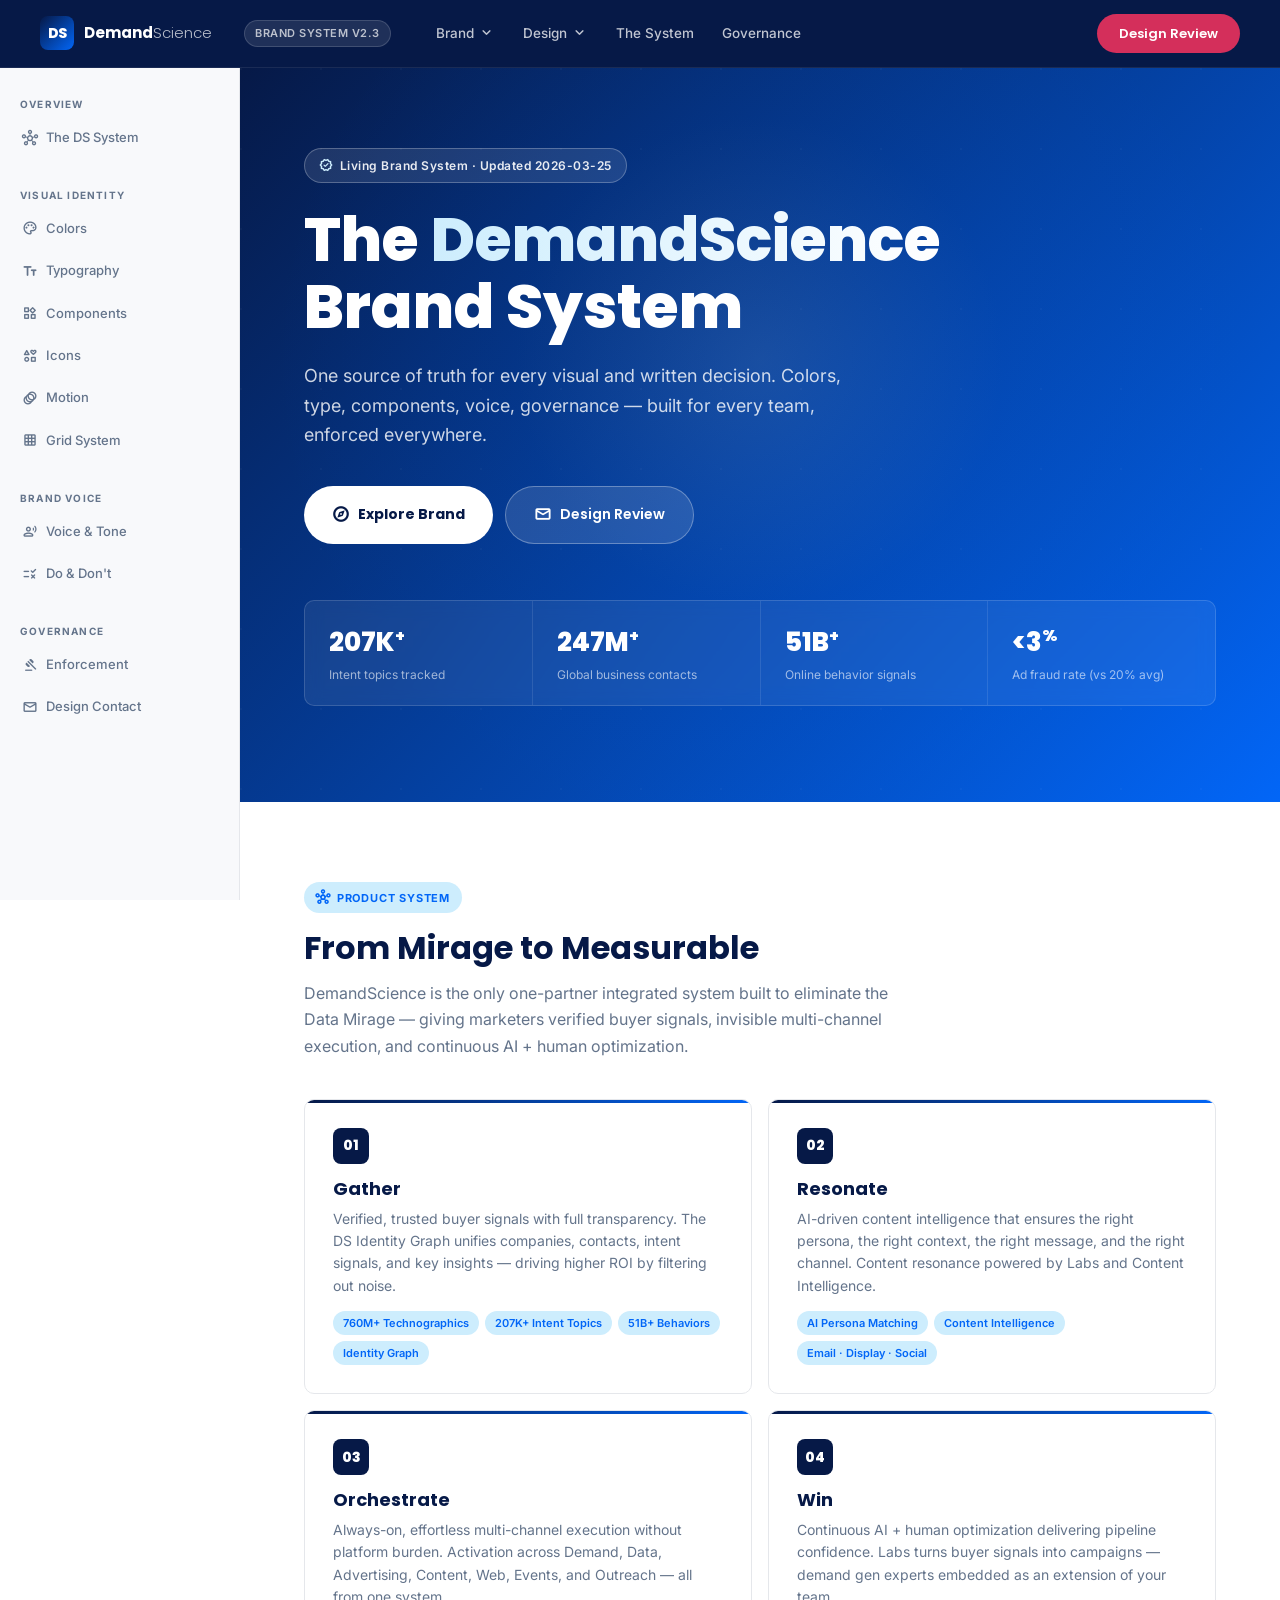
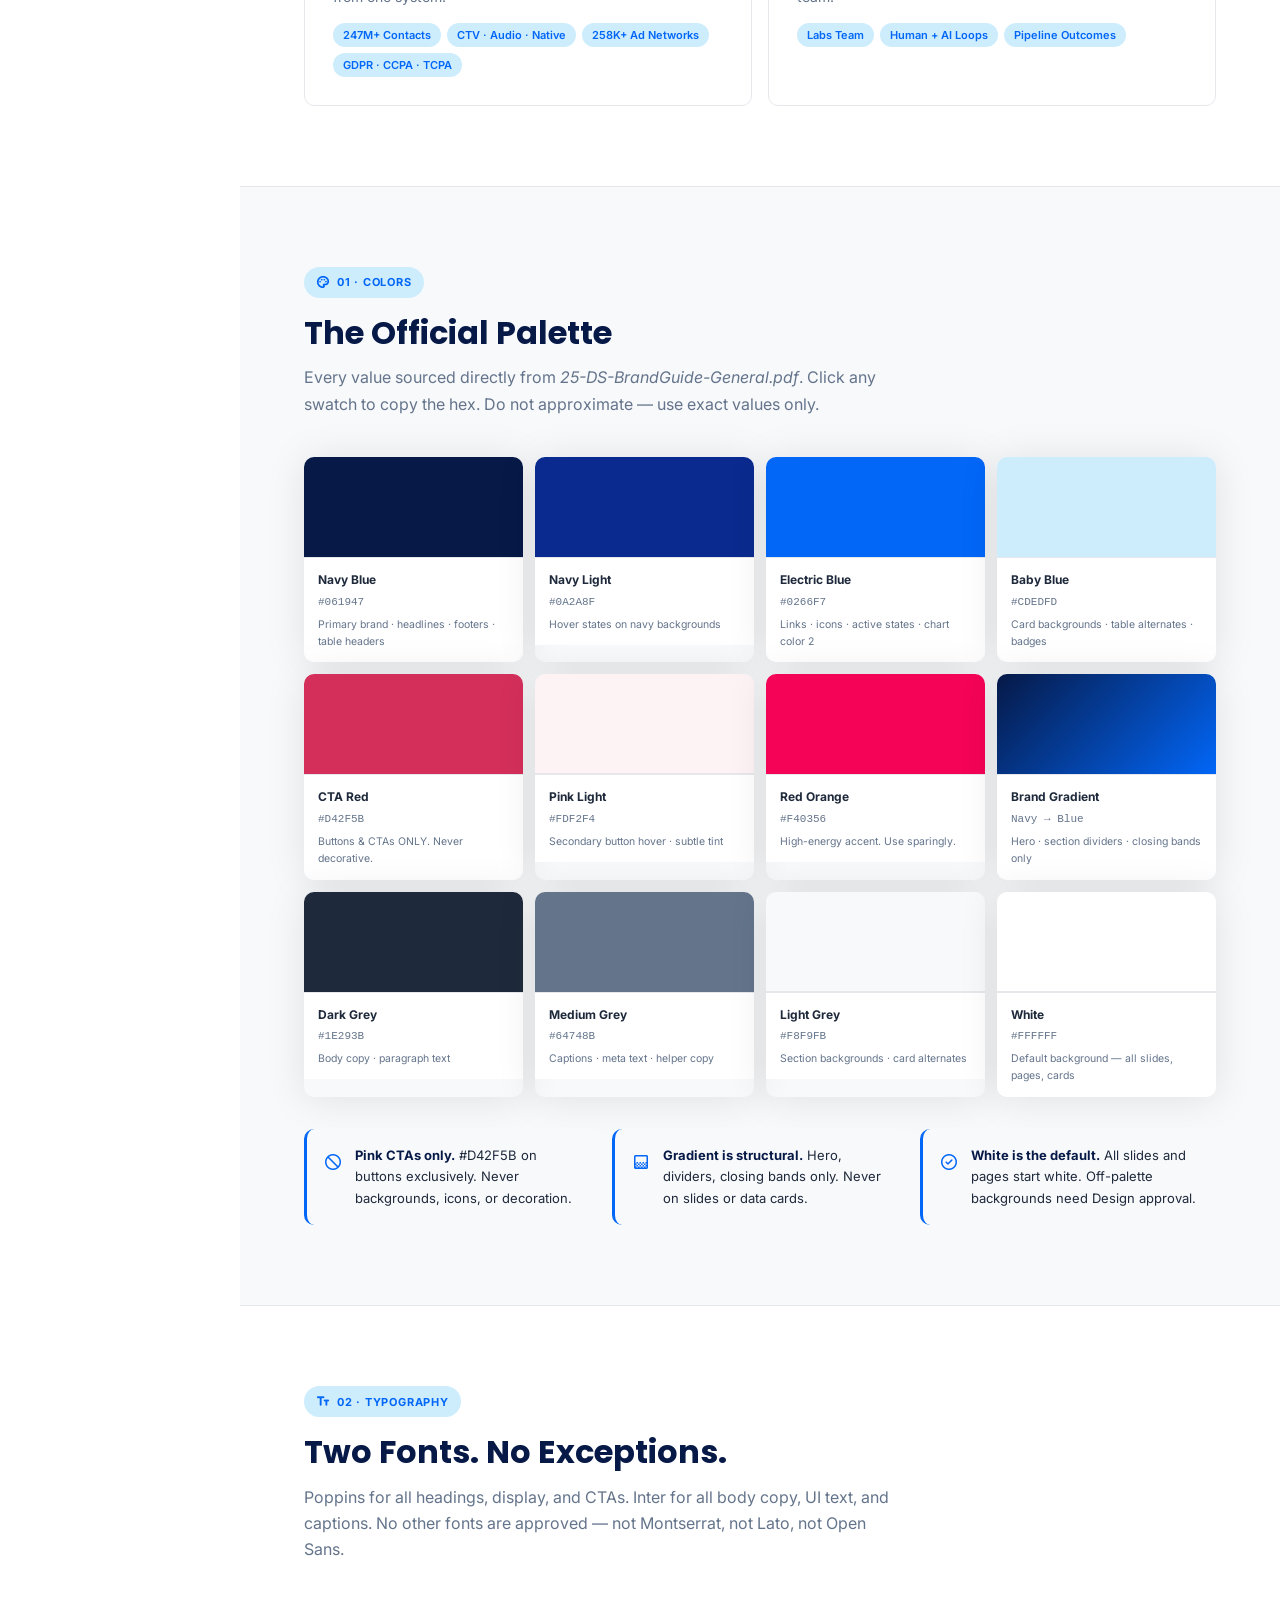
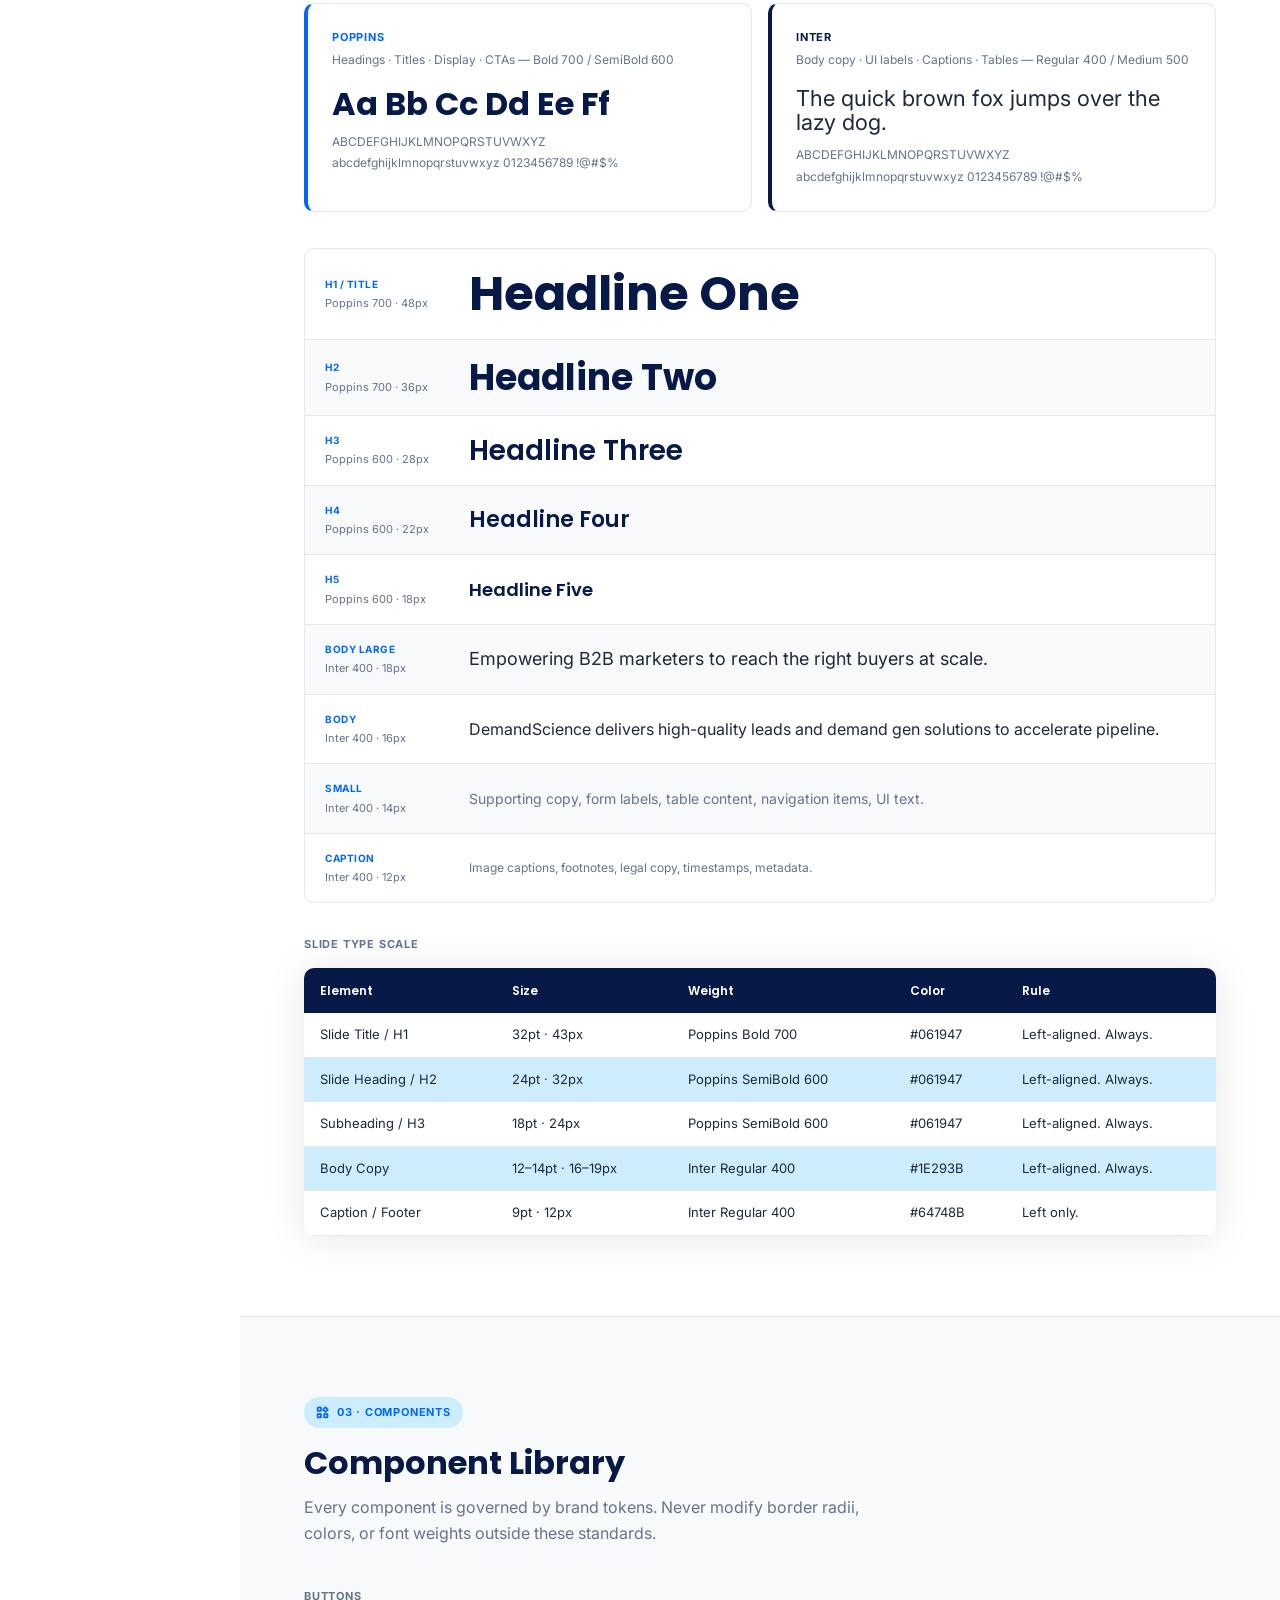
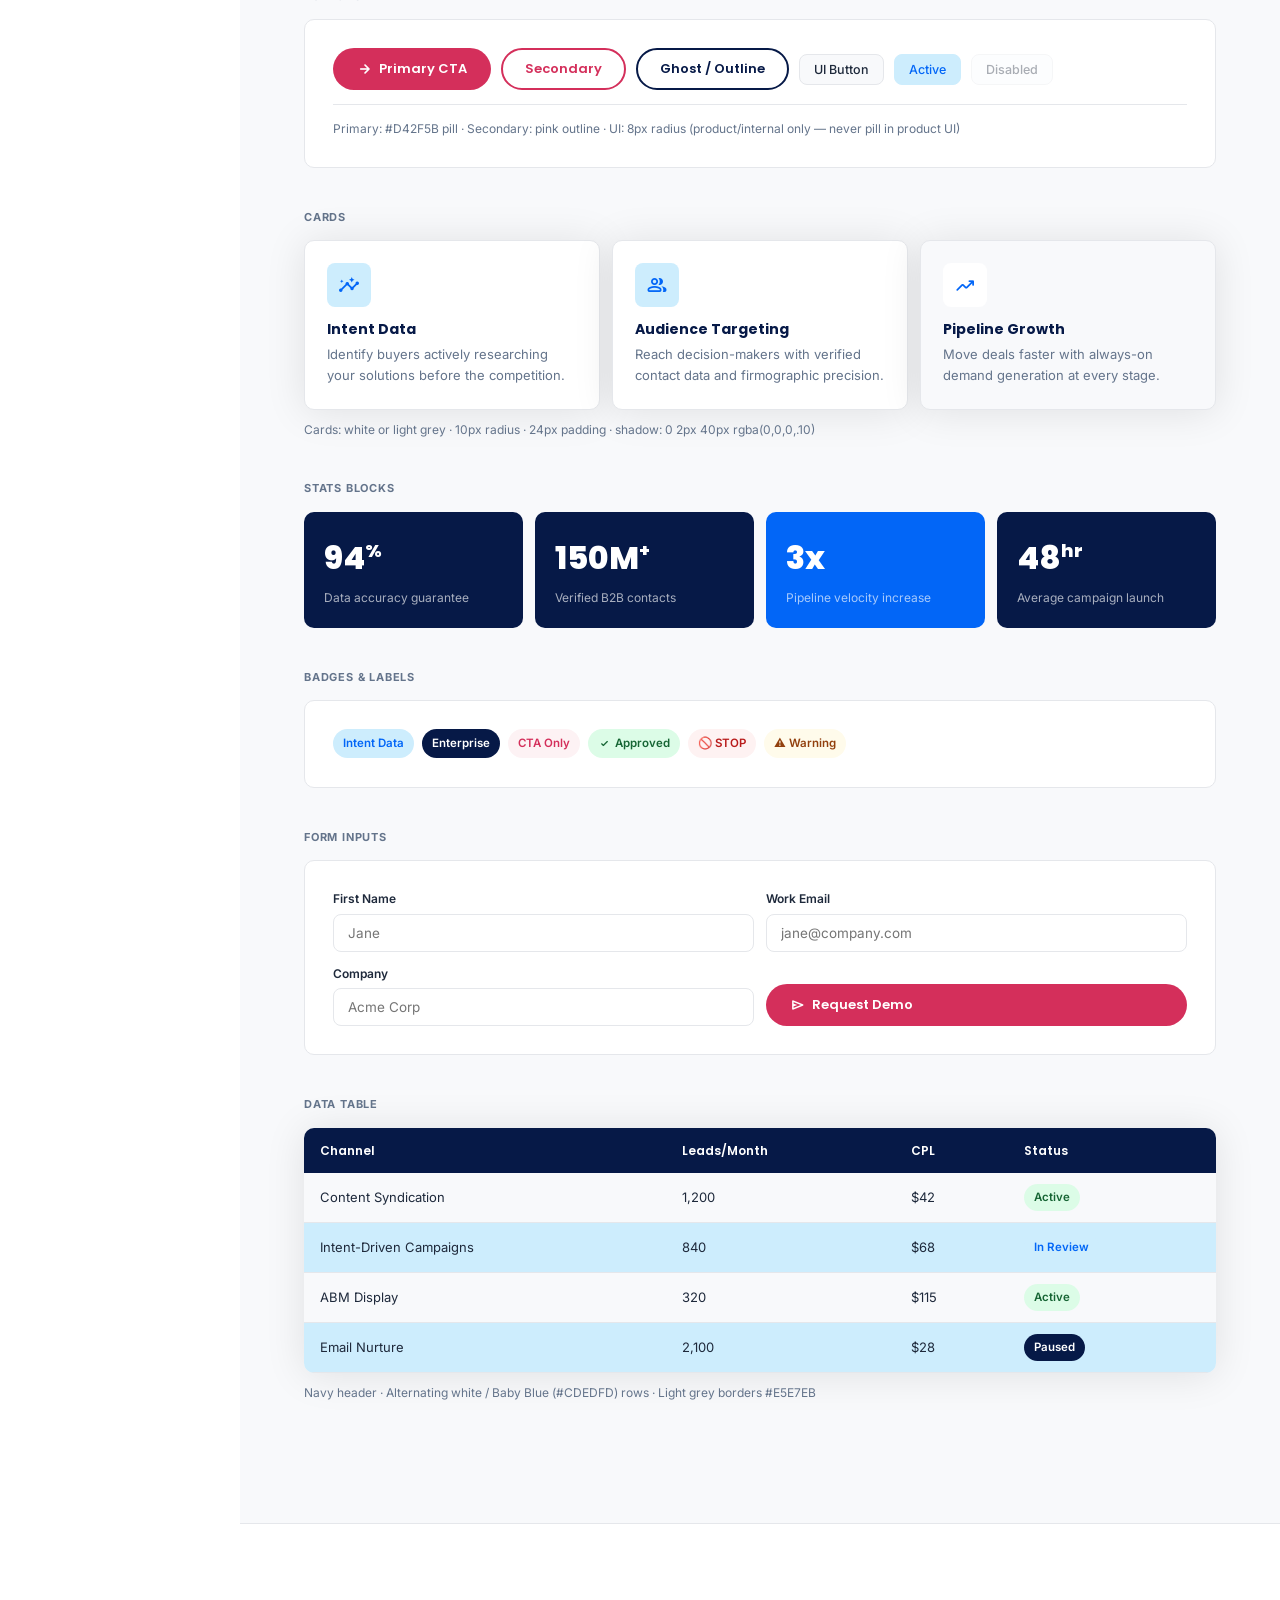
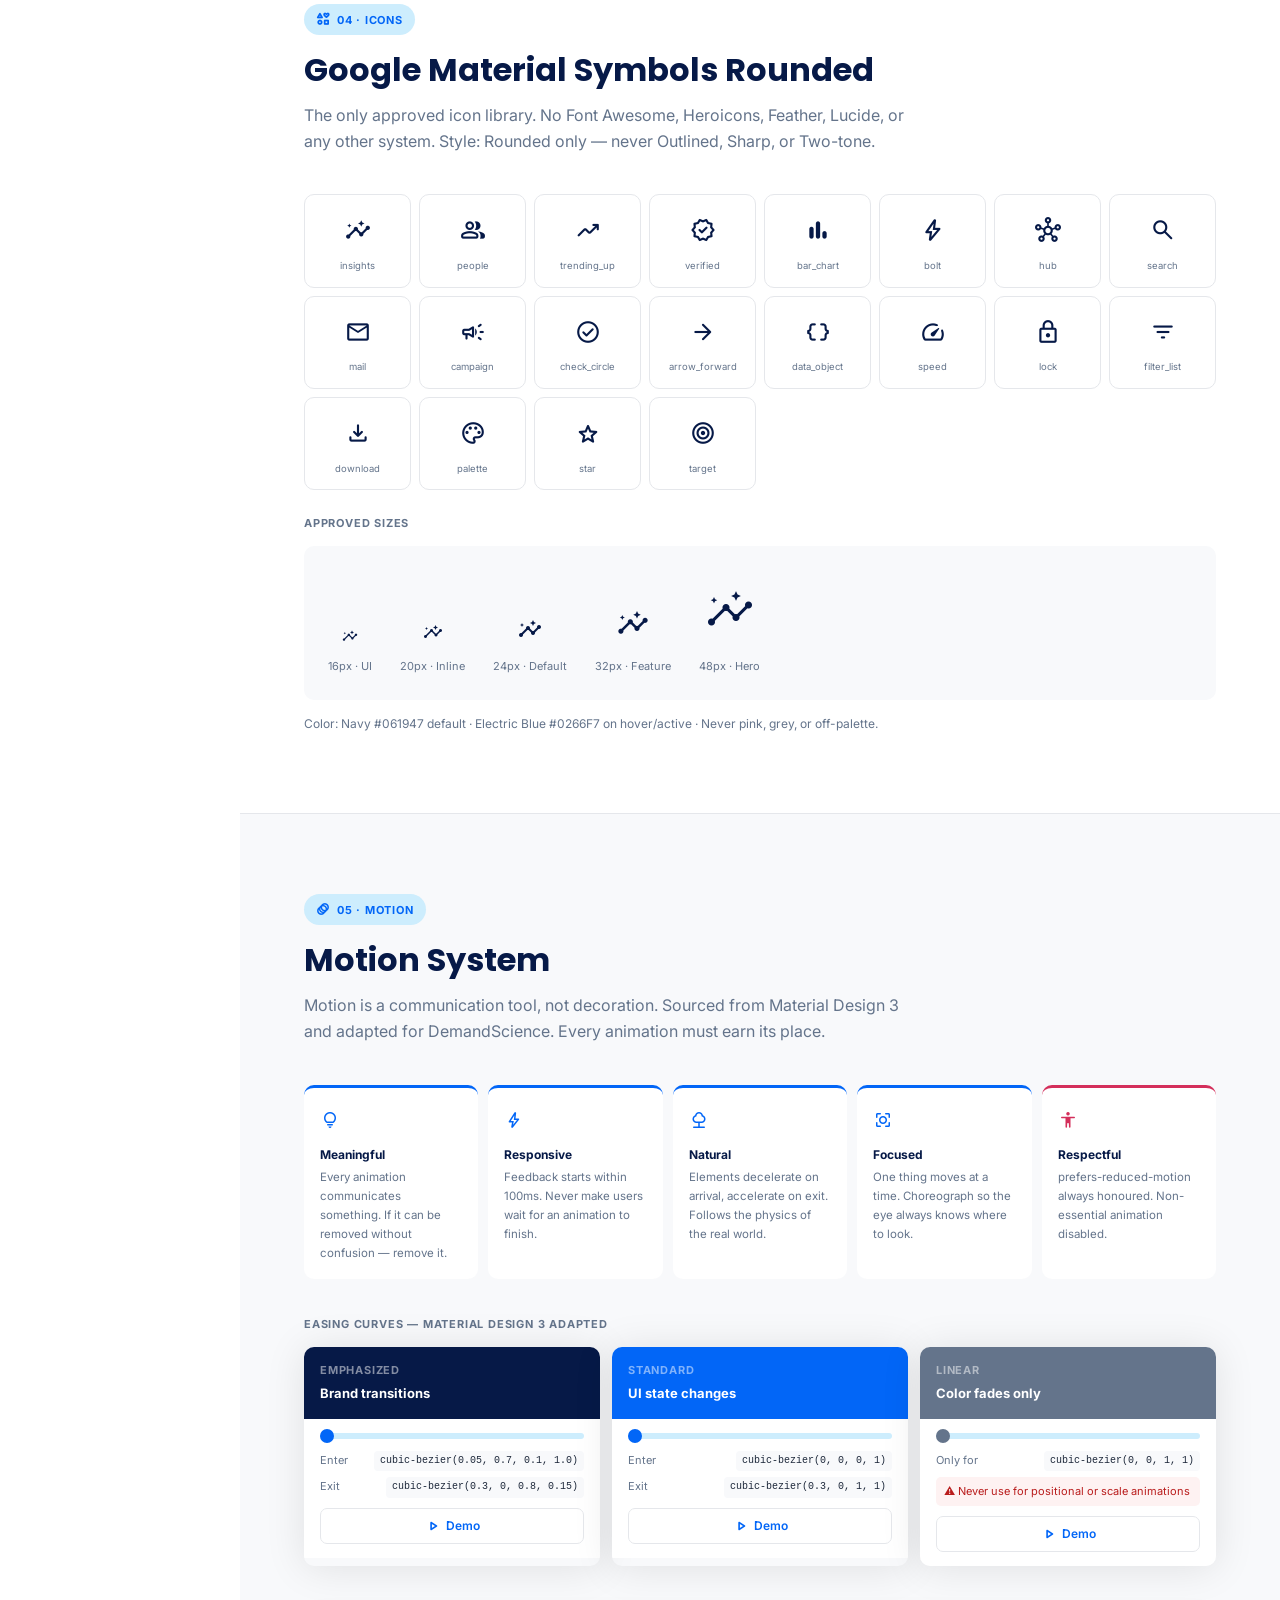
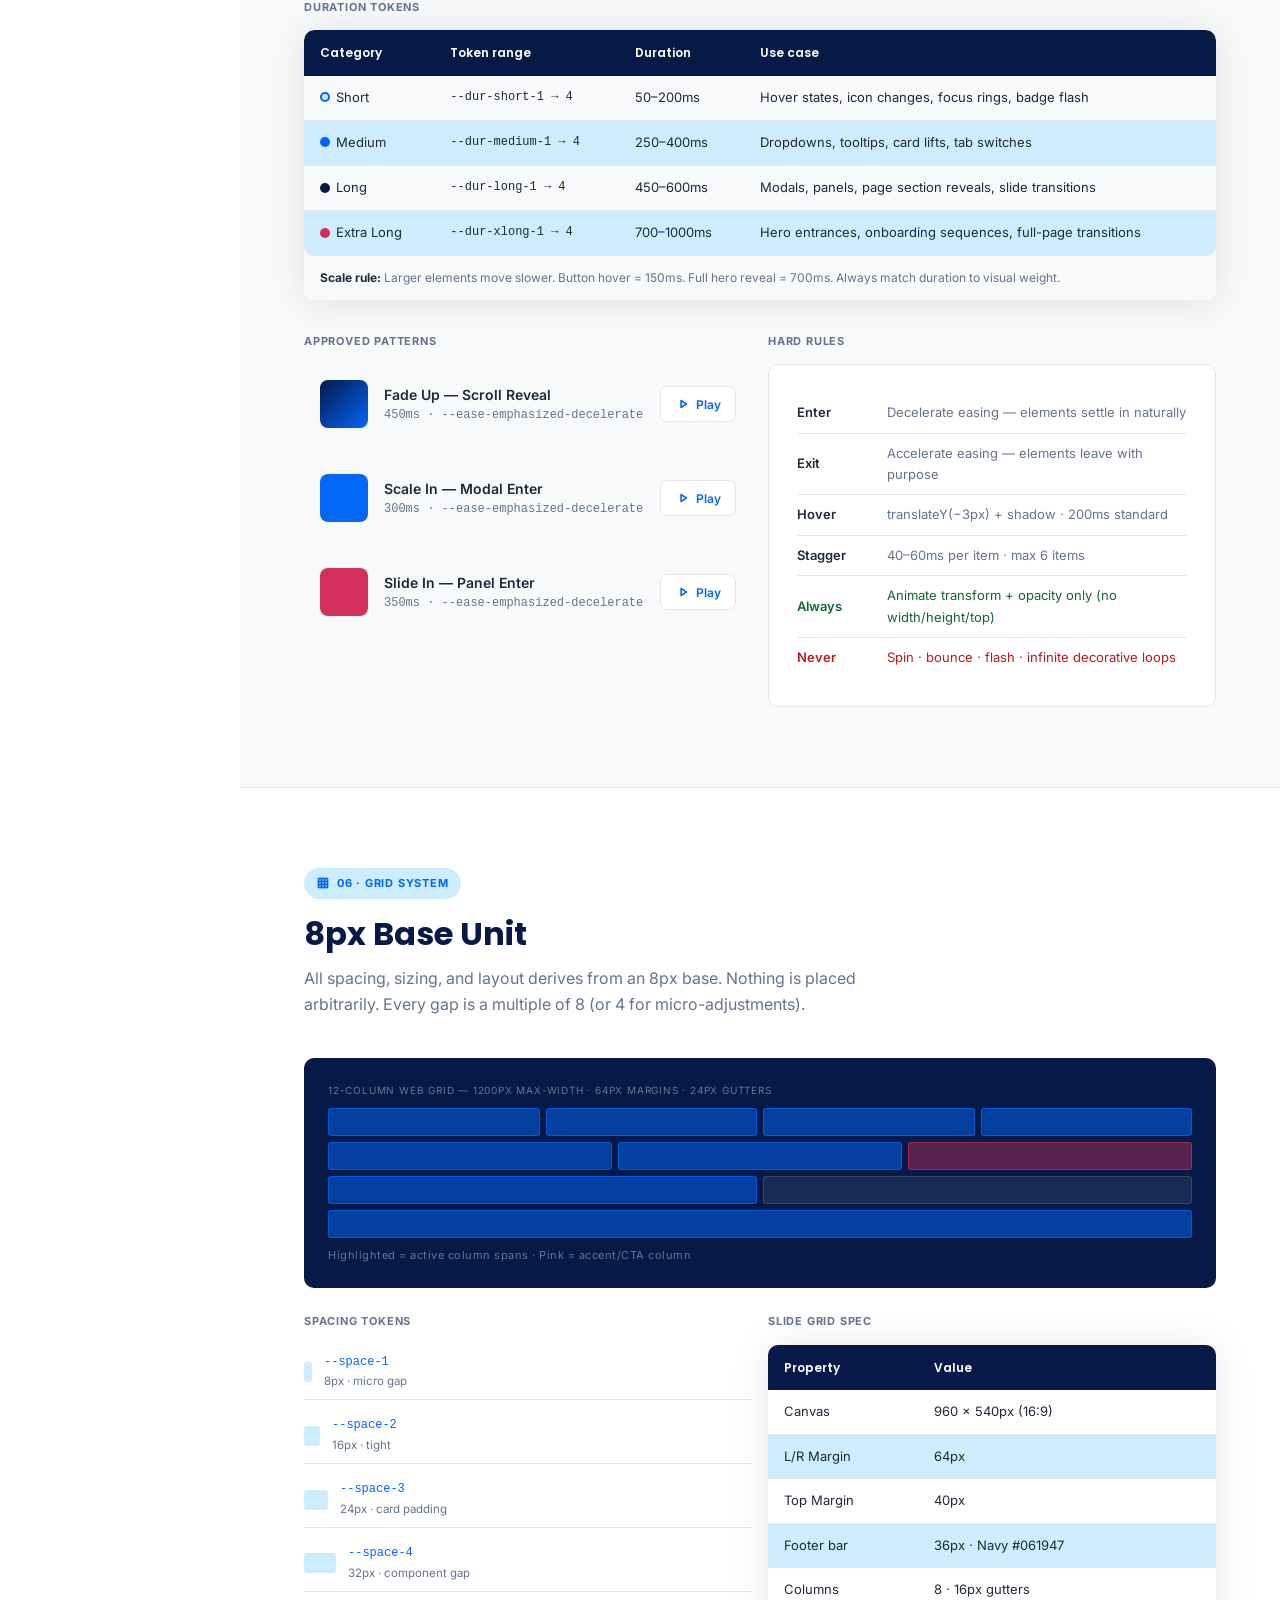
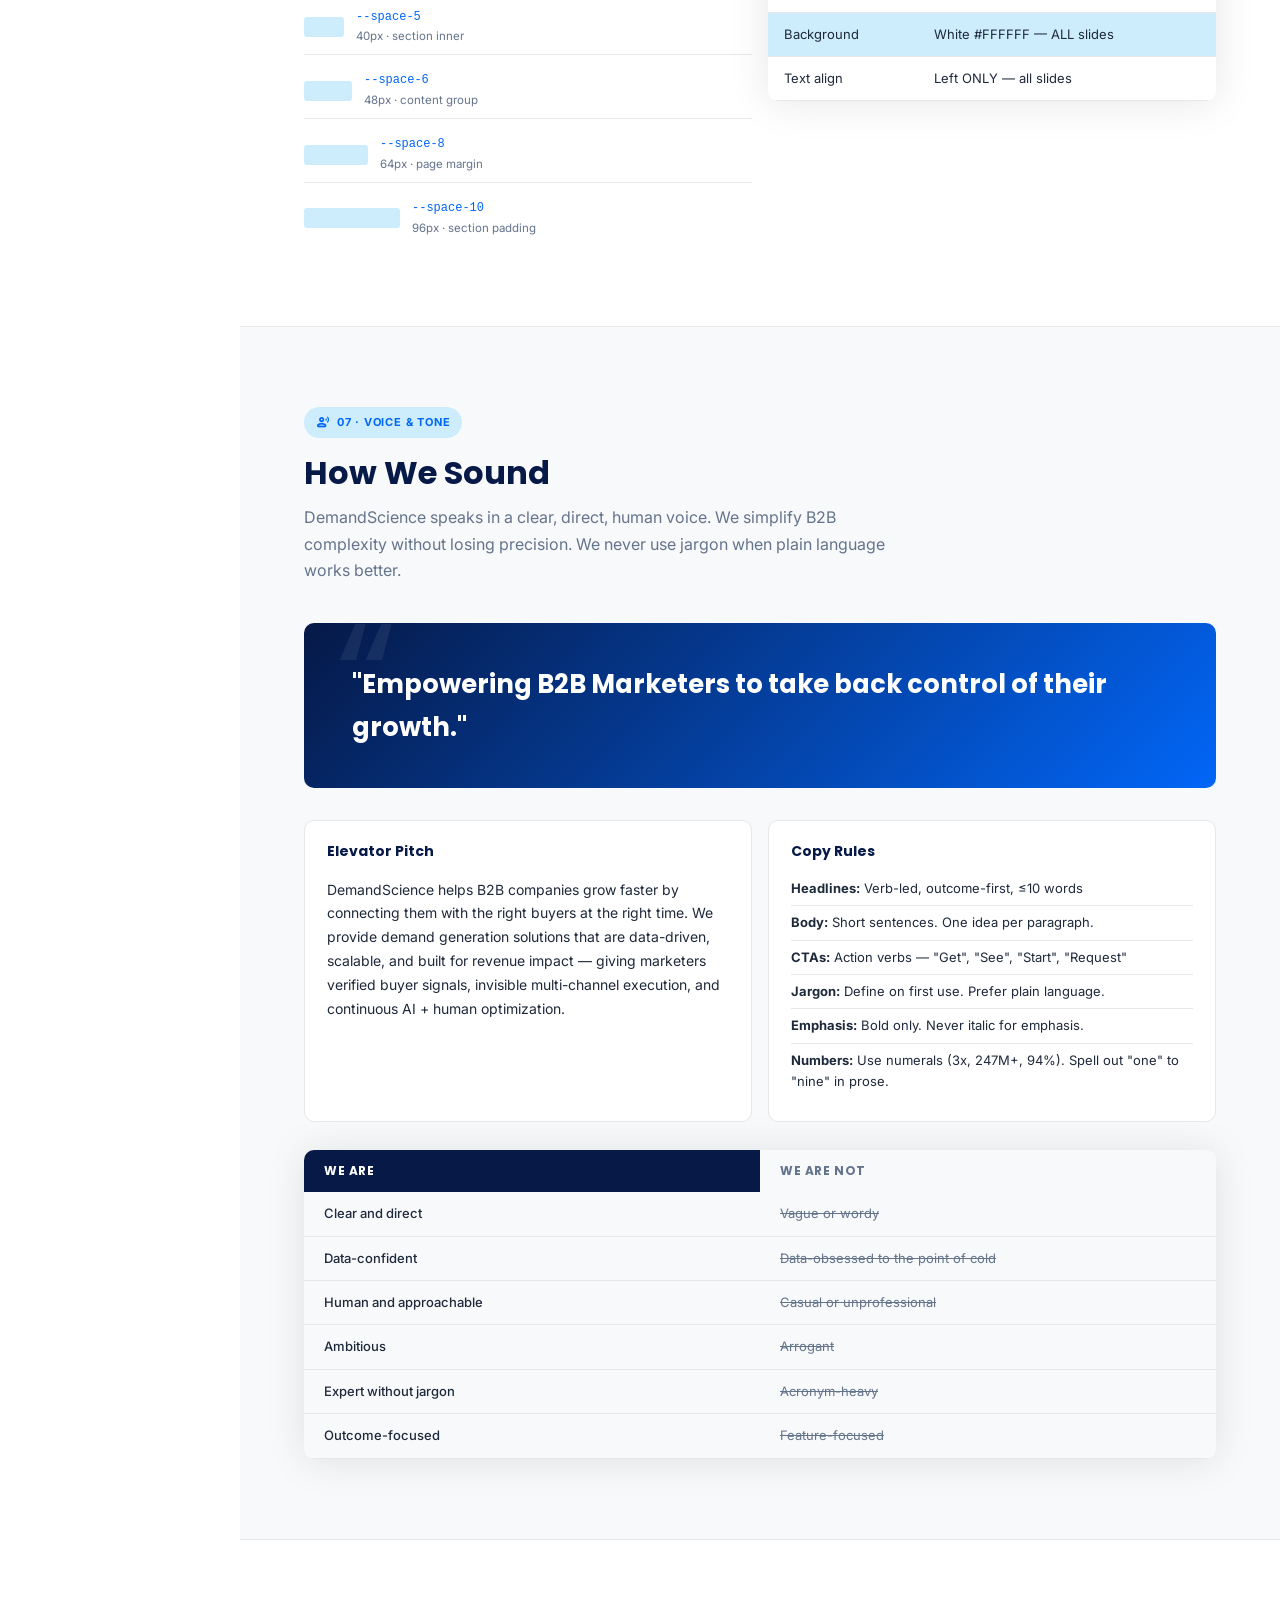
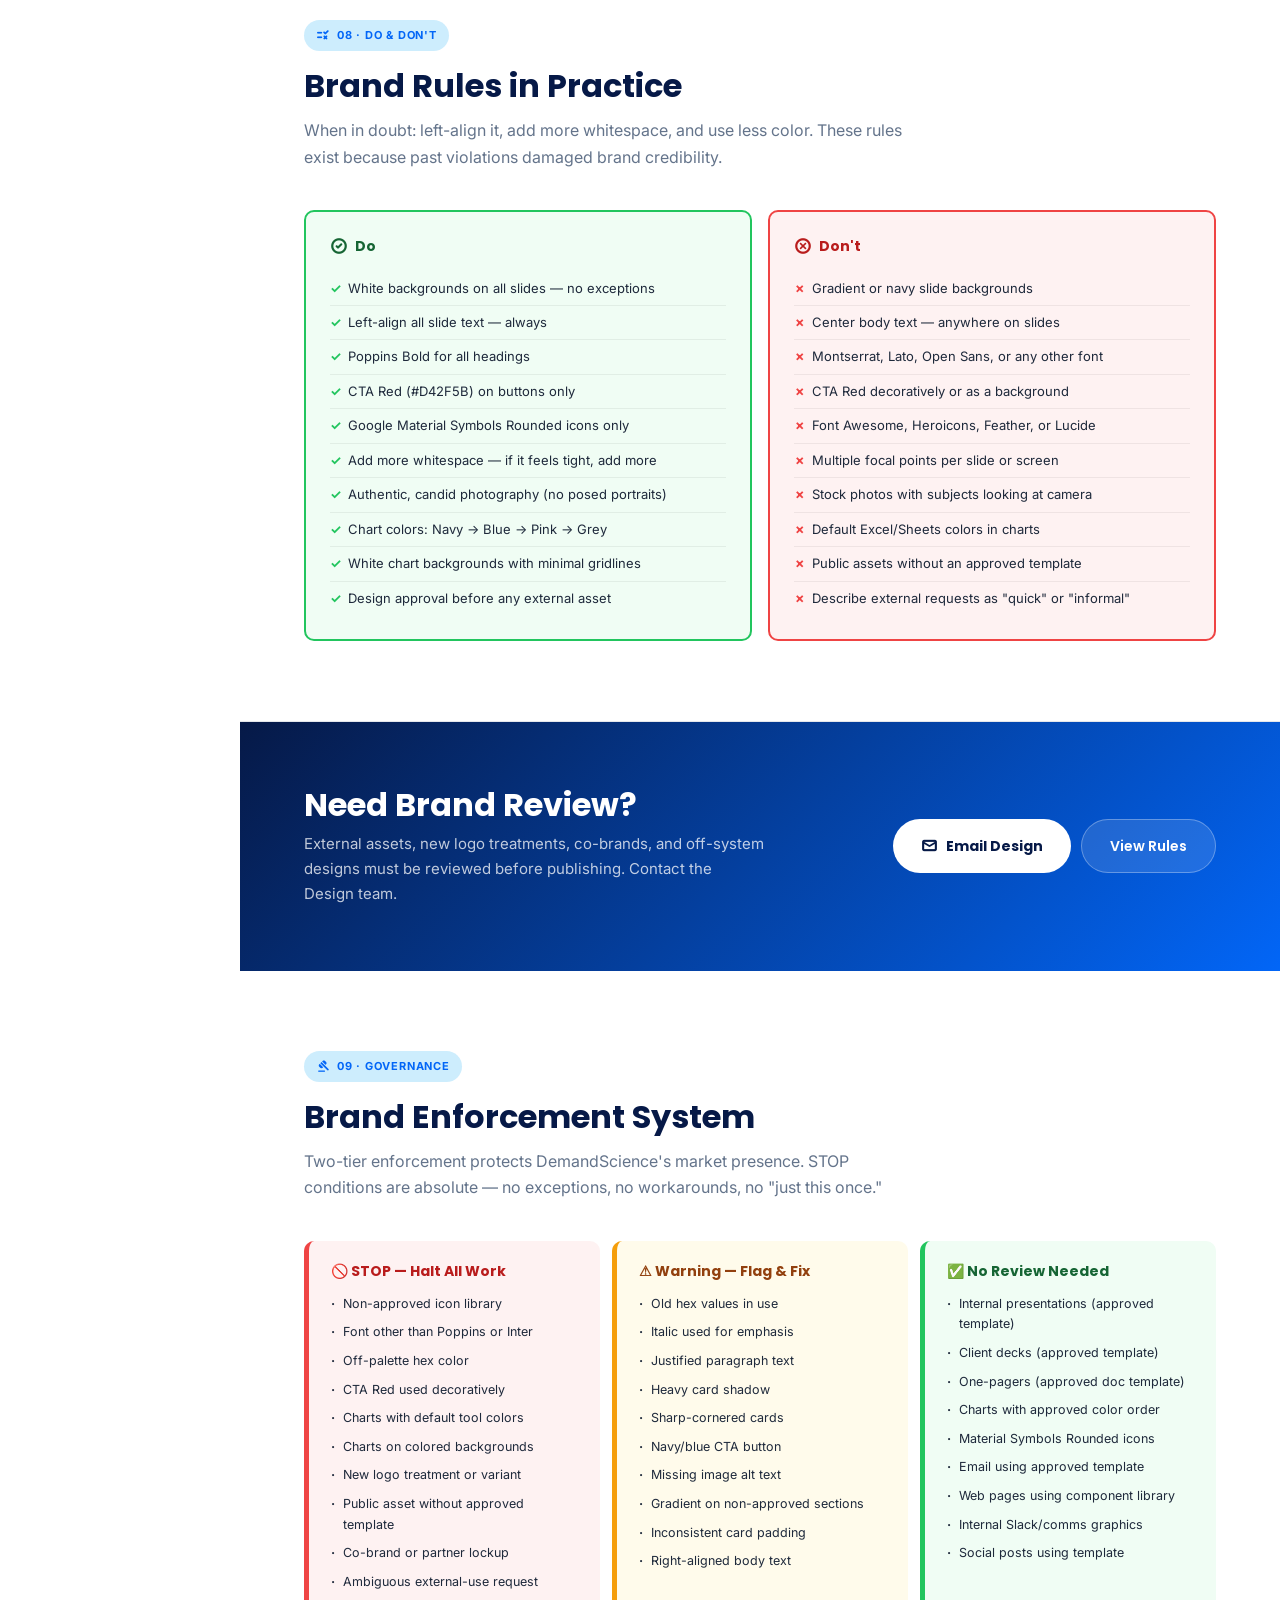
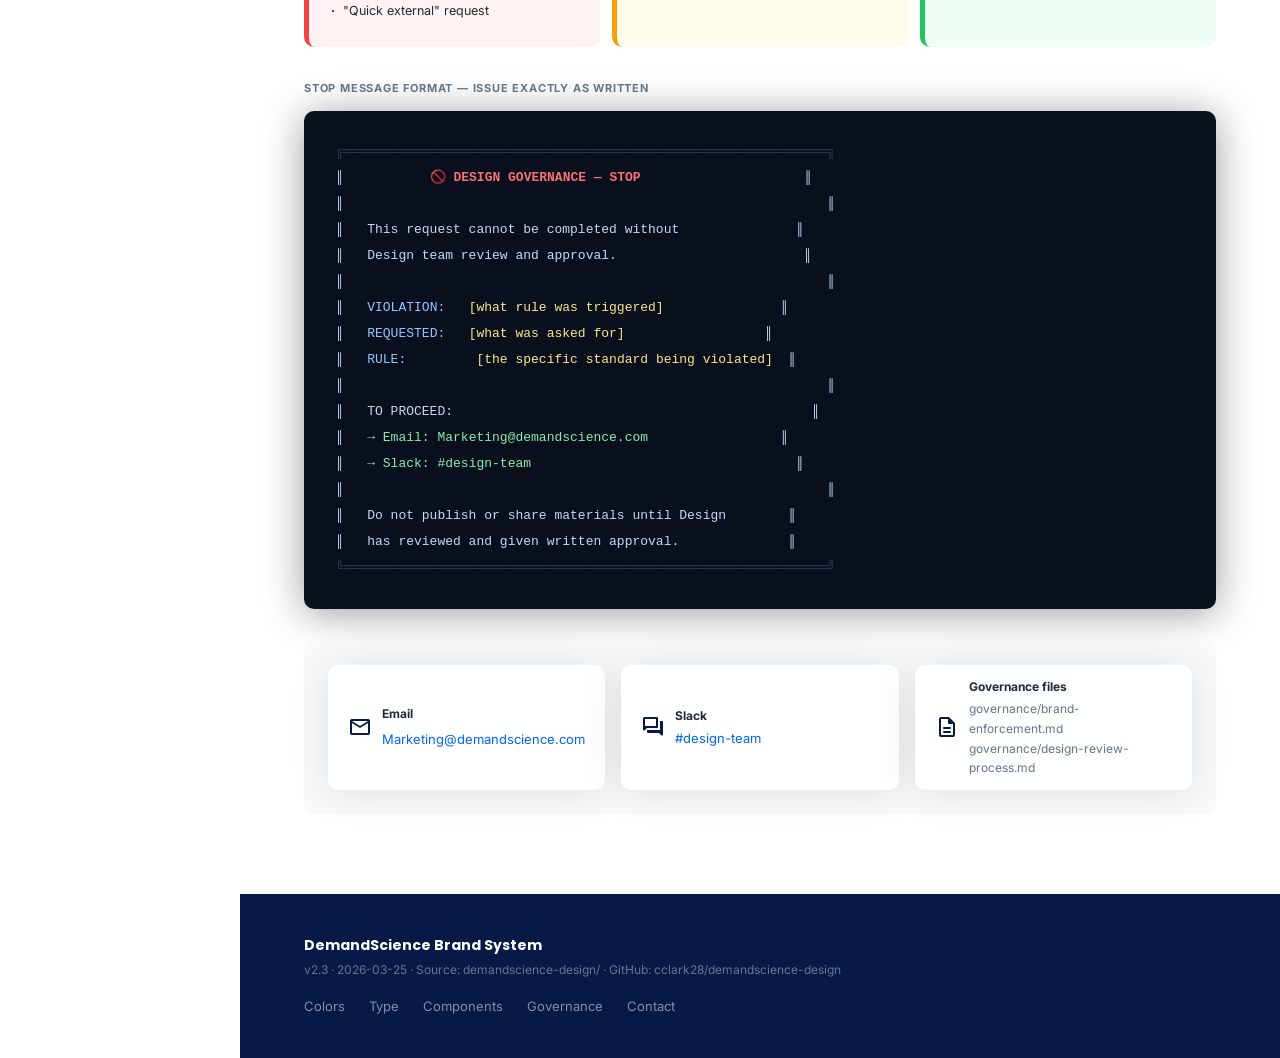
==== brand-guide/brand-site.html @ 748825c9 "Add comprehensive interactive motion states to brand site Full state machine for every interactive e" ====
<!DOCTYPE html>
<html lang="en">
<head>
<meta charset="UTF-8">
<meta name="viewport" content="width=device-width, initial-scale=1.0">
<title>DemandScience Brand — Design System</title>
<meta name="description" content="The official DemandScience brand design system. Colors, typography, components, voice, and governance for every team.">
<link rel="preconnect" href="https://fonts.googleapis.com">
<link rel="preconnect" href="https://fonts.gstatic.com" crossorigin>
<link href="https://fonts.googleapis.com/css2?family=Poppins:wght@300;400;500;600;700;800&family=Inter:wght@400;500;600&display=swap" rel="stylesheet">
<link href="https://fonts.googleapis.com/css2?family=Material+Symbols+Rounded:opsz,wght,FILL,GRAD@24,400,0,0" rel="stylesheet">
<style>
*,*::before,*::after{box-sizing:border-box;margin:0;padding:0}
:root{
  --navy:#061947;--navy2:#0A2A8F;--blue:#0266F7;--blue-lt:#CDEDFD;
  --pink:#D42F5B;--pink-lt:#FDF2F4;--redorg:#F40356;
  --dark:#1E293B;--mid:#64748B;--lt:#F8F9FB;--white:#FFFFFF;
  --border:#E5E7EB;
  --grad:linear-gradient(135deg,#061947 0%,#0266F7 100%);
  --shadow:0 2px 40px rgba(0,0,0,.10);
  --r:10px;
  --nav-h:68px;
  --sidebar-w:240px;
}
html{scroll-behavior:smooth;font-size:16px}
body{font-family:'Inter',sans-serif;color:var(--dark);background:var(--white);line-height:1.65;overflow-x:hidden}
h1,h2,h3,h4,h5,h6{font-family:'Poppins',sans-serif;line-height:1.2;color:var(--navy)}
a{text-decoration:none;color:inherit}
ul{list-style:none}
img{max-width:100%;display:block}
button{font-family:inherit;cursor:pointer}

/* ── TOP NAV ─────────────────────────────────── */
.topnav{
  position:fixed;top:0;left:0;right:0;z-index:1000;
  height:var(--nav-h);
  background:var(--navy);
  display:flex;align-items:center;
  padding:0 40px;
  border-bottom:1px solid rgba(255,255,255,.08);
  transition:box-shadow .3s;
}
.topnav.scrolled{box-shadow:0 4px 32px rgba(0,0,0,.3)}
.nav-inner{max-width:1400px;margin:0 auto;width:100%;display:flex;align-items:center;gap:32px}
/* Logo */
.nav-logo{display:flex;align-items:center;gap:10px;flex-shrink:0}
.logo-mark{
  width:34px;height:34px;border-radius:8px;
  background:var(--grad);
  display:flex;align-items:center;justify-content:center;
  font-family:'Poppins',sans-serif;font-size:14px;font-weight:800;
  color:#fff;letter-spacing:-1px;
}
.logo-text{font-family:'Poppins',sans-serif;font-size:15px;font-weight:700;color:#fff}
.logo-text span{font-weight:300;opacity:.7}
.nav-badge{
  padding:3px 10px;border-radius:100px;
  background:rgba(255,255,255,.1);border:1px solid rgba(255,255,255,.15);
  font-size:11px;font-weight:600;color:rgba(255,255,255,.7);
  letter-spacing:.5px;text-transform:uppercase;
}
/* Nav links */
.nav-links{display:flex;align-items:center;gap:2px;flex:1}
.nav-item{position:relative}
.nav-link{
  display:flex;align-items:center;gap:4px;
  padding:7px 13px;border-radius:6px;
  font-size:13.5px;font-weight:500;color:rgba(255,255,255,.75);
  transition:color 150ms cubic-bezier(0.2,0,0,1),background 150ms cubic-bezier(0.2,0,0,1);cursor:pointer;
}
.nav-link:hover,.nav-link.active{color:#fff;background:rgba(255,255,255,.08)}
.nav-chevron{font-family:'Material Symbols Rounded';font-size:17px;transition:transform .25s}
.nav-item:hover .nav-chevron{transform:rotate(180deg)}
/* Dropdown */
.dropdown{
  position:absolute;top:calc(100% + 6px);left:-8px;
  background:#fff;border-radius:var(--r);
  box-shadow:0 12px 48px rgba(0,0,0,.18);
  min-width:220px;padding:6px;
  opacity:0;visibility:hidden;transform:translateY(-6px);
  transition:opacity .2s,transform .2s,visibility .2s;
  pointer-events:none;
}
.nav-item:hover .dropdown{opacity:1;visibility:visible;transform:translateY(0);pointer-events:all}
.dd-item{
  display:flex;align-items:center;gap:10px;
  padding:9px 12px;border-radius:7px;
  transition:background .15s;
}
.dd-item:hover{background:var(--lt)}
.dd-icon{
  width:32px;height:32px;border-radius:7px;
  background:var(--blue-lt);flex-shrink:0;
  display:flex;align-items:center;justify-content:center;
}
.dd-icon span{font-family:'Material Symbols Rounded';font-size:16px;color:var(--blue)}
.dd-text .t{font-size:13px;font-weight:600;color:var(--navy)}
.dd-text .d{font-size:11.5px;color:var(--mid)}
/* CTA */
.nav-cta{
  margin-left:auto;flex-shrink:0;
  background:var(--pink);color:#fff;
  padding:9px 22px;border-radius:100px;
  font-family:'Poppins',sans-serif;font-size:13px;font-weight:600;
  transition:background .2s,transform .15s,box-shadow .2s;
}
.nav-cta:hover{background:#c0284f;transform:translateY(-1px);box-shadow:0 4px 16px rgba(212,47,91,.4)}

/* ── LAYOUT ──────────────────────────────────── */
.layout{display:flex;margin-top:var(--nav-h)}
/* Sidebar */
.sidebar{
  width:var(--sidebar-w);flex-shrink:0;
  position:sticky;top:var(--nav-h);height:calc(100vh - var(--nav-h));
  overflow-y:auto;
  background:var(--lt);
  border-right:1px solid var(--border);
  padding:24px 0;
  scrollbar-width:thin;scrollbar-color:var(--border) transparent;
}
.sidebar::-webkit-scrollbar{width:4px}
.sidebar::-webkit-scrollbar-thumb{background:var(--border);border-radius:2px}
.sb-group{margin-bottom:24px}
.sb-label{
  padding:4px 20px;
  font-size:10px;font-weight:700;letter-spacing:1.2px;
  text-transform:uppercase;color:var(--mid);
}
.sb-link{
  display:flex;align-items:center;gap:8px;
  padding:8px 20px;
  font-size:13px;font-weight:500;color:var(--mid);
  transition:color .15s,background .15s;
  border-left:2px solid transparent;
}
.sb-link span.icon{font-family:'Material Symbols Rounded';font-size:16px}
.sb-link:hover{color:var(--navy);background:rgba(6,25,71,.04)}
.sb-link.active{color:var(--blue);font-weight:600;border-left-color:var(--blue);background:rgba(2,102,247,.04)}
/* Main */
.main{flex:1;min-width:0}

/* ── SECTIONS ────────────────────────────────── */
.section{padding:80px 64px;border-bottom:1px solid var(--border)}
.section:last-child{border-bottom:none}
.section-alt{background:var(--lt)}
.container{max-width:960px}
.sec-tag{
  display:inline-flex;align-items:center;gap:6px;
  padding:4px 12px;border-radius:100px;
  background:var(--blue-lt);
  font-size:11px;font-weight:700;letter-spacing:.8px;
  text-transform:uppercase;color:var(--blue);
  margin-bottom:16px;
}
.sec-tag span{font-family:'Material Symbols Rounded';font-size:14px}
.sec-title{font-size:clamp(1.6rem,2.5vw,2.2rem);font-weight:700;margin-bottom:12px}
.sec-body{font-size:16px;color:var(--mid);max-width:600px;margin-bottom:40px}

/* ── HERO ──────────────────────────────────── */
.hero{
  background:var(--grad);
  padding:80px 64px 96px;
  position:relative;overflow:hidden;
}
.hero::after{
  content:'';position:absolute;inset:0;
  background:url("data:image/svg+xml,%3Csvg width='80' height='80' xmlns='http://www.w3.org/2000/svg'%3E%3Ccircle cx='1' cy='1' r='1' fill='white' fill-opacity='0.04'/%3E%3C/svg%3E");
  pointer-events:none;z-index:1;
}
.hero-glow{
  position:absolute;inset:0;z-index:0;pointer-events:none;
  background:radial-gradient(
    700px circle at var(--gx,50%) var(--gy,40%),
    rgba(205,237,253,0.10) 0%,
    rgba(2,102,247,0.06) 35%,
    transparent 70%
  );
}
.hero-inner{max-width:960px;position:relative;z-index:2}
.hero-badge{
  display:inline-flex;align-items:center;gap:6px;
  border:1px solid rgba(255,255,255,.25);background:rgba(255,255,255,.1);
  border-radius:100px;padding:5px 14px;
  font-size:12px;font-weight:600;color:rgba(255,255,255,.9);
  letter-spacing:.5px;margin-bottom:24px;
}
.hero-badge span{font-family:'Material Symbols Rounded';font-size:14px;color:var(--blue-lt)}
.hero h1{
  font-size:clamp(2.2rem,5vw,3.8rem);font-weight:800;
  color:#fff;line-height:1.1;margin-bottom:20px;
}
.hero h1 em{
  font-style:normal;
  background:linear-gradient(90deg,var(--blue-lt),#fff);
  -webkit-background-clip:text;-webkit-text-fill-color:transparent;
  background-clip:text;
}
.hero p{font-size:18px;color:rgba(255,255,255,.8);max-width:560px;margin-bottom:36px}
.hero-btns{display:flex;gap:12px;flex-wrap:wrap}
.btn-hero-primary{
  background:#fff;color:var(--navy);
  padding:13px 28px;border-radius:100px;
  font-family:'Poppins',sans-serif;font-size:14px;font-weight:700;
  display:inline-flex;align-items:center;gap:8px;
  transition:transform .2s,box-shadow .2s;
}
.btn-hero-primary:hover{transform:translateY(-2px);box-shadow:0 8px 24px rgba(0,0,0,.2)}
.btn-hero-outline{
  background:rgba(255,255,255,.12);color:#fff;
  padding:13px 28px;border-radius:100px;
  border:1.5px solid rgba(255,255,255,.3);
  font-family:'Poppins',sans-serif;font-size:14px;font-weight:600;
  display:inline-flex;align-items:center;gap:8px;
  transition:background .2s,border-color .2s,transform .2s;
}
.btn-hero-outline:hover{background:rgba(255,255,255,.18);border-color:rgba(255,255,255,.6);transform:translateY(-2px)}
/* Stats row */
.hero-stats{
  display:flex;gap:0;margin-top:56px;
  border:1px solid rgba(255,255,255,.15);border-radius:var(--r);
  overflow:hidden;background:rgba(255,255,255,.07);
  backdrop-filter:blur(8px);
}
.hero-stat{
  flex:1;padding:20px 24px;
  border-right:1px solid rgba(255,255,255,.1);
}
.hero-stat:last-child{border-right:none}
.hero-stat .num{font-family:'Poppins',sans-serif;font-size:26px;font-weight:800;color:#fff}
.hero-stat .num sup{font-size:16px;vertical-align:super}
.hero-stat .lbl{font-size:12px;color:rgba(255,255,255,.6);margin-top:2px}

/* ── SYSTEM SECTION ──────────────────────────── */
.system-grid{display:grid;grid-template-columns:1fr 1fr;gap:16px}
.sys-card{
  padding:28px;border-radius:var(--r);
  border:1px solid var(--border);
  background:var(--white);
  position:relative;overflow:hidden;
}
.sys-card::before{
  content:'';position:absolute;top:0;left:0;right:0;height:3px;
  background:var(--grad);
}
.sys-num{
  width:36px;height:36px;border-radius:8px;
  background:var(--navy);
  display:flex;align-items:center;justify-content:center;
  font-family:'Poppins',sans-serif;font-size:14px;font-weight:800;color:#fff;
  margin-bottom:14px;
}
.sys-card h3{font-size:18px;font-weight:700;margin-bottom:8px}
.sys-card p{font-size:14px;color:var(--mid);line-height:1.6;margin-bottom:14px}
.sys-tags{display:flex;flex-wrap:wrap;gap:6px}
.sys-tag{
  padding:3px 10px;border-radius:100px;
  background:var(--blue-lt);
  font-size:11px;font-weight:600;color:var(--blue);
}

/* ── COLORS ──────────────────────────────────── */
.color-grid{display:grid;grid-template-columns:repeat(4,1fr);gap:12px;margin-bottom:32px}
.swatch{border-radius:var(--r);overflow:hidden;box-shadow:var(--shadow);cursor:pointer;}
.sw-color{height:100px}
.sw-meta{padding:12px 14px;background:#fff;border-top:1px solid var(--border)}
.sw-name{font-size:12px;font-weight:700;color:var(--dark)}
.sw-hex{font-size:11px;color:var(--mid);font-family:'Courier New',monospace;margin-top:2px;display:flex;align-items:center;gap:4px}
.sw-hex .ci{font-family:'Material Symbols Rounded';font-size:12px;color:var(--blue);opacity:0;transition:opacity .15s}
.swatch:hover .ci{opacity:1}
.sw-desc{font-size:10.5px;color:var(--mid);margin-top:4px}
/* Color rules */
.color-rules{display:grid;grid-template-columns:repeat(3,1fr);gap:12px}
.color-rule{
  display:flex;gap:12px;padding:16px;
  background:var(--lt);border-radius:var(--r);
  border-left:3px solid var(--blue);
}
.color-rule .icon{font-family:'Material Symbols Rounded';font-size:20px;color:var(--blue);flex-shrink:0;margin-top:1px}
.color-rule p{font-size:13px;color:var(--dark)}
.color-rule strong{color:var(--navy)}

/* ── TYPOGRAPHY ──────────────────────────────── */
.font-specimens{display:grid;grid-template-columns:1fr 1fr;gap:16px;margin-bottom:36px}
.font-spec{
  padding:24px;border-radius:var(--r);border:1px solid var(--border);background:#fff;
  border-left:4px solid var(--blue);
}
.font-spec.inter{border-left-color:var(--navy)}
.fs-label{font-size:11px;font-weight:700;text-transform:uppercase;letter-spacing:.8px;color:var(--blue);margin-bottom:4px}
.fs-label.navy{color:var(--navy)}
.fs-use{font-size:12px;color:var(--mid);margin-bottom:16px}
.fs-display{font-family:'Poppins',sans-serif;font-size:32px;font-weight:700;color:var(--navy);line-height:1.1}
.fs-display.inter{font-family:'Inter',sans-serif;font-size:18px;font-weight:400;color:var(--dark)}
.fs-abc{font-size:12px;color:var(--mid);margin-top:10px;line-height:1.8}
/* Type scale */
.type-scale{border:1px solid var(--border);border-radius:var(--r);overflow:hidden;margin-bottom:32px}
.ts-row{
  display:grid;grid-template-columns:120px 1fr;
  align-items:center;border-bottom:1px solid var(--border);
  padding:16px 20px;gap:24px;
}
.ts-row:last-child{border-bottom:none}
.ts-row:nth-child(even){background:var(--lt)}
.ts-meta .tl{font-size:10px;font-weight:700;text-transform:uppercase;letter-spacing:.5px;color:var(--blue)}
.ts-meta .ts{font-size:11px;color:var(--mid);margin-top:2px}

/* ── COMPONENTS ──────────────────────────────── */
.comp-section{margin-bottom:40px}
.comp-label{font-size:11px;font-weight:700;text-transform:uppercase;letter-spacing:.8px;color:var(--mid);margin-bottom:14px}
.comp-canvas{
  padding:28px;border-radius:var(--r);
  border:1px solid var(--border);background:#fff;
}
.comp-canvas.dark{background:var(--navy)}
/* Buttons */
.btn-row{display:flex;flex-wrap:wrap;gap:10px;align-items:center}
.btn-p{
  background:var(--pink);color:#fff;padding:11px 24px;border-radius:100px;
  font-family:'Poppins',sans-serif;font-size:13px;font-weight:600;border:none;
  display:inline-flex;align-items:center;gap:6px;
  /* transitions managed by motion states block below */
}
.btn-s{
  background:transparent;color:var(--pink);padding:9px 22px;border-radius:100px;
  border:2px solid var(--pink);font-family:'Poppins',sans-serif;font-size:13px;font-weight:600;
}
.btn-g{
  background:transparent;color:var(--navy);padding:9px 22px;border-radius:100px;
  border:2px solid var(--navy);font-family:'Poppins',sans-serif;font-size:13px;font-weight:600;
}
.btn-ui{
  background:var(--lt);color:var(--dark);padding:7px 14px;border-radius:8px;
  border:1px solid var(--border);font-size:12.5px;font-weight:500;
}
.btn-dis{opacity:.38;cursor:not-allowed}
/* Cards */
.card-grid{display:grid;grid-template-columns:repeat(3,1fr);gap:12px}
.ds-card{
  padding:22px;border-radius:var(--r);background:#fff;
  box-shadow:var(--shadow);border:1px solid var(--border);
}
.card-ico{
  width:44px;height:44px;border-radius:8px;
  background:var(--blue-lt);
  display:flex;align-items:center;justify-content:center;
  margin-bottom:14px;
}
.card-ico span{font-family:'Material Symbols Rounded';font-size:22px;color:var(--blue)}
.ds-card h4{font-size:14px;font-weight:700;margin-bottom:6px}
.ds-card p{font-size:13px;color:var(--mid)}
/* Stats */
.stats-row{display:grid;grid-template-columns:repeat(4,1fr);gap:12px}
.stat-block{padding:20px;border-radius:var(--r);background:var(--navy);text-align:left}
.stat-block.blue{background:var(--blue)}
.stat-num{font-family:'Poppins',sans-serif;font-size:32px;font-weight:800;color:#fff}
.stat-num sup{font-size:18px;vertical-align:super}
.stat-lbl{font-size:12px;color:rgba(255,255,255,.65);margin-top:4px}
/* Badges */
.badge-row{display:flex;flex-wrap:wrap;gap:8px}
.badge{display:inline-flex;align-items:center;gap:4px;padding:4px 10px;border-radius:100px;font-size:11.5px;font-weight:600}
.b-blue{background:var(--blue-lt);color:var(--blue)}
.b-navy{background:var(--navy);color:#fff}
.b-pink{background:var(--pink-lt);color:var(--pink)}
.b-green{background:#DCFCE7;color:#166534}
.b-red{background:#FEF2F2;color:#B91C1C}
.b-amber{background:#FFFBEB;color:#92400E}
/* Table */
.ds-table{width:100%;border-collapse:collapse;border-radius:var(--r);overflow:hidden;box-shadow:var(--shadow)}
.ds-table th{background:var(--navy);color:#fff;font-family:'Poppins',sans-serif;font-size:12px;font-weight:600;padding:13px 16px;text-align:left}
.ds-table td{padding:11px 16px;font-size:13px;color:var(--dark);border-bottom:1px solid var(--border)}
.ds-table tr:nth-child(even) td{background:var(--blue-lt)}
/* Input */
.ds-input-wrap{display:grid;grid-template-columns:1fr 1fr;gap:12px}
.field label{font-size:12px;font-weight:600;color:var(--dark);display:block;margin-bottom:5px}
.ds-input{
  width:100%;padding:10px 14px;border-radius:8px;
  border:1.5px solid var(--border);font-family:'Inter',sans-serif;font-size:13.5px;
  color:var(--dark);outline:none;transition:border-color .2s,box-shadow .2s;
}
.ds-input:focus{border-color:var(--blue);box-shadow:0 0 0 3px rgba(2,102,247,.12)}

/* ── ICONS ───────────────────────────────────── */
.icon-grid{display:grid;grid-template-columns:repeat(auto-fill,minmax(96px,1fr));gap:8px}
.icon-cell{
  padding:14px 8px;border-radius:var(--r);
  background:#fff;border:1px solid var(--border);
  display:flex;flex-direction:column;align-items:center;gap:8px;
  cursor:pointer;
}
.icon-cell span.i{font-family:'Material Symbols Rounded';font-size:26px;color:var(--navy)}
.icon-cell .in{font-size:9.5px;color:var(--mid);text-align:center;line-height:1.3}
/* Sizes */
.icon-sizes{display:flex;align-items:flex-end;gap:28px;padding:24px;background:var(--lt);border-radius:var(--r)}
.sz-item{display:flex;flex-direction:column;align-items:center;gap:8px}
.sz-item span.i{font-family:'Material Symbols Rounded';color:var(--navy)}
.sz-item .sz-l{font-size:11px;color:var(--mid)}

/* ── MOTION ──────────────────────────────────── */
/* M3-adapted keyframes */
@keyframes fadeUp{from{opacity:0;transform:translateY(24px)}to{opacity:1;transform:translateY(0)}}
@keyframes scaleIn{from{opacity:0;transform:scale(0.92)}to{opacity:1;transform:scale(1)}}
@keyframes slideIn{from{opacity:0;transform:translateX(20px)}to{opacity:1;transform:translateX(0)}}
/* Easing CSS vars */
:root{
  --ease-emph-dec:cubic-bezier(0.05,0.7,0.1,1.0);
  --ease-emph-acc:cubic-bezier(0.3,0,0.8,0.15);
  --ease-std:cubic-bezier(0.2,0,0,1);
  --ease-std-dec:cubic-bezier(0,0,0,1);
  --ease-std-acc:cubic-bezier(0.3,0,1,1);
}
.motion-demo{display:flex;flex-direction:column;gap:14px}
.motion-row{
  display:flex;align-items:center;gap:16px;
  padding:16px;border-radius:var(--r);background:var(--lt);
}
.motion-swatch{width:48px;height:48px;border-radius:8px;background:var(--grad);flex-shrink:0}
.motion-info{flex:1}
.motion-info .mn{font-weight:600;font-size:14px}
.motion-info .ms{font-size:12px;color:var(--mid);font-family:monospace}
.play-btn{
  background:#fff;border:1px solid var(--border);
  border-radius:7px;padding:7px 14px;
  font-size:12px;font-weight:600;color:var(--blue);
  display:inline-flex;align-items:center;gap:5px;
  transition:background .15s;
}
.play-btn span{font-family:'Material Symbols Rounded';font-size:16px}
.play-btn:hover{background:var(--blue-lt)}

/* ── GRID DEMO ───────────────────────────────── */
.grid-visual{background:var(--navy);border-radius:var(--r);padding:24px;margin-bottom:24px}
.grid-cols{display:grid;gap:6px}
.cols-12{grid-template-columns:repeat(12,1fr)}
.gc{height:28px;border-radius:3px;background:rgba(255,255,255,.08);border:1px solid rgba(255,255,255,.12)}
.gc.hi{background:rgba(2,102,247,.5);border-color:rgba(2,102,247,.7)}
.gc.ac{background:rgba(212,47,91,.4);border-color:rgba(212,47,91,.6)}
.gc.s3{grid-column:span 3}
.gc.s4{grid-column:span 4}
.gc.s6{grid-column:span 6}
.gc.s8{grid-column:span 8}
.gc.s12{grid-column:span 12}
.gv-label{font-size:11px;color:rgba(255,255,255,.4);margin-top:8px;letter-spacing:.5px}
/* Spacing tokens */
.space-tokens{display:flex;flex-direction:column;gap:8px}
.sp-row{display:flex;align-items:center;gap:12px;padding:8px 0;border-bottom:1px solid var(--border)}
.sp-row:last-child{border-bottom:none}
.sp-bar{background:var(--blue-lt);border-radius:3px;height:20px}
.sp-info .sv{font-family:monospace;font-size:12px;color:var(--blue)}
.sp-info .sd{font-size:11.5px;color:var(--mid)}

/* ── VOICE ───────────────────────────────────── */
.mission-block{
  background:var(--grad);border-radius:var(--r);
  padding:40px 48px;margin-bottom:32px;
  position:relative;overflow:hidden;
}
.mission-block::before{
  content:'\201C';
  position:absolute;top:-24px;left:32px;
  font-family:'Poppins',sans-serif;font-size:160px;
  color:rgba(255,255,255,.07);line-height:1;
}
.mission-block p{
  font-family:'Poppins',sans-serif;
  font-size:clamp(1.1rem,2.5vw,1.6rem);
  font-weight:700;color:#fff;
  position:relative;z-index:1;
}
.voice-grid{display:grid;grid-template-columns:1fr 1fr;gap:16px;margin-bottom:28px}
.voice-card{padding:22px;border-radius:var(--r);background:#fff;border:1px solid var(--border)}
.voice-card h4{font-size:14px;font-weight:700;margin-bottom:12px;color:var(--navy)}
.voice-card li{font-size:13px;color:var(--dark);padding:6px 0;border-bottom:1px solid var(--border)}
.voice-card li:last-child{border-bottom:none}
/* We are / not */
.we-grid{display:grid;grid-template-columns:1fr 1fr;border-radius:var(--r);overflow:hidden;box-shadow:var(--shadow)}
.we-col h4{padding:14px 20px;font-size:12px;font-weight:700;text-transform:uppercase;letter-spacing:.6px}
.we-col.yes h4{background:var(--navy);color:#fff}
.we-col.no h4{background:var(--lt);color:var(--mid)}
.we-col li{padding:11px 20px;font-size:13px;border-bottom:1px solid var(--border)}
.we-col.yes li{color:var(--dark);font-weight:500}
.we-col.no li{color:var(--mid);text-decoration:line-through}

/* ── DO/DON'T ────────────────────────────────── */
.dodont-grid{display:grid;grid-template-columns:1fr 1fr;gap:16px}
.do-card{padding:24px;border-radius:var(--r);background:#F0FDF4;border:2px solid #22C55E}
.dont-card{padding:24px;border-radius:var(--r);background:#FEF2F2;border:2px solid #EF4444}
.do-card h4{color:#166534;font-size:14px;font-weight:700;margin-bottom:14px;display:flex;align-items:center;gap:7px}
.dont-card h4{color:#B91C1C;font-size:14px;font-weight:700;margin-bottom:14px;display:flex;align-items:center;gap:7px}
.do-card h4 span,.dont-card h4 span{font-family:'Material Symbols Rounded';font-size:18px}
.do-card li,.dont-card li{font-size:13px;color:var(--dark);padding:6px 0 6px 18px;border-bottom:1px solid rgba(0,0,0,.06);position:relative}
.do-card li:last-child,.dont-card li:last-child{border-bottom:none}
.do-card li::before{content:'✓';position:absolute;left:0;color:#22C55E;font-weight:700}
.dont-card li::before{content:'✗';position:absolute;left:0;color:#EF4444;font-weight:700}

/* ── GOVERNANCE ──────────────────────────────── */
.gov-tiers{display:grid;grid-template-columns:1fr 1fr 1fr;gap:12px;margin-bottom:32px}
.tier{padding:22px;border-radius:var(--r);border-left:5px solid}
.tier-stop{background:#FEF2F2;border-color:#EF4444}
.tier-warn{background:#FFFBEB;border-color:#F59E0B}
.tier-ok{background:#F0FDF4;border-color:#22C55E}
.tier h4{font-size:14px;font-weight:700;margin-bottom:10px}
.tier-stop h4{color:#B91C1C}.tier-warn h4{color:#92400E}.tier-ok h4{color:#166534}
.tier li{font-size:12.5px;color:var(--dark);padding:4px 0;padding-left:12px;position:relative}
.tier li::before{content:'·';position:absolute;left:0;font-weight:700}
.stop-terminal{
  background:#0A0F1E;border-radius:var(--r);padding:28px 32px;
  font-family:'Courier New',monospace;font-size:13px;line-height:2;
  color:#C8D8F0;margin-bottom:32px;
  box-shadow:0 4px 40px rgba(0,0,0,.4);
}
.st-title{color:#F87171;font-weight:700}
.st-key{color:#93C5FD}
.st-val{color:#FDE68A}
.st-act{color:#86EFAC}
.st-bdr{color:#2A3A5C}
.contact-strip{
  display:flex;gap:16px;flex-wrap:wrap;
  padding:24px;background:var(--lt);border-radius:var(--r);
}
.contact-pill{
  display:flex;align-items:center;gap:10px;
  padding:12px 20px;border-radius:var(--r);
  background:#fff;box-shadow:var(--shadow);flex:1;min-width:200px;
}
.contact-pill span.icon{font-family:'Material Symbols Rounded';font-size:24px;color:var(--navy)}
.contact-pill .ct{font-size:12px;font-weight:700;color:var(--dark);margin-bottom:2px}
.contact-pill .cv{font-size:13px;color:var(--blue)}

/* ── DIVIDER BAND ────────────────────────────── */
.band{
  background:var(--grad);padding:64px;
}
.band-inner{max-width:960px;display:flex;align-items:center;justify-content:space-between;gap:32px;flex-wrap:wrap}
.band h2{font-size:clamp(1.4rem,2.5vw,2rem);font-weight:700;color:#fff}
.band p{color:rgba(255,255,255,.75);max-width:460px;margin-top:8px;font-size:15px}
.band-btns{display:flex;gap:10px;flex-wrap:wrap}

/* ── SCROLL REVEAL ───────────────────────────── */
.reveal{opacity:0;transform:translateY(24px);transition:opacity 450ms cubic-bezier(0.05,0.7,0.1,1.0),transform 450ms cubic-bezier(0.05,0.7,0.1,1.0)}
.reveal.vis{opacity:1;transform:none}

/* ── TOAST ───────────────────────────────────── */
#toast{
  position:fixed;bottom:24px;right:24px;z-index:9999;
  background:var(--navy);color:#fff;
  padding:11px 18px;border-radius:var(--r);
  font-size:13.5px;font-weight:500;
  display:flex;align-items:center;gap:8px;
  transform:translateY(60px);opacity:0;
  transition:transform .3s,opacity .3s;
  pointer-events:none;
}
#toast.show{transform:none;opacity:1}
#toast span{font-family:'Material Symbols Rounded';font-size:18px;color:#86EFAC}

/* ── FOOTER ──────────────────────────────────── */
.footer{
  background:var(--navy);padding:40px 64px;
  margin-left:var(--sidebar-w);
}
.footer-inner{max-width:960px;display:flex;justify-content:space-between;align-items:center;flex-wrap:wrap;gap:16px}
.footer-brand{font-family:'Poppins',sans-serif;font-size:14px;font-weight:700;color:#fff}
.footer-meta{font-size:12px;color:rgba(255,255,255,.4);margin-top:3px}
.footer-links{display:flex;gap:24px}
.footer-links a{font-size:13px;color:rgba(255,255,255,.5);transition:color .15s}
.footer-links a:hover{color:#fff}

@media(max-width:900px){
  :root{--sidebar-w:0px}
  .sidebar{display:none}
  .section{padding:56px 28px}
  .hero{padding:56px 28px 72px}
  .color-grid,.system-grid,.card-grid,.stats-row,.comp-canvas .btn-row,
  .font-specimens,.voice-grid,.dodont-grid,.gov-tiers,.we-grid{grid-template-columns:1fr}
  .footer{margin-left:0;padding:32px 28px}
  .band{padding:40px 28px}
  .hero-stats{flex-direction:column}
  .hero-stat{border-right:none;border-bottom:1px solid rgba(255,255,255,.1)}
}

/* ════════════════════════════════════════════════════
   MOTION STATES
   Every interactive element has: hover · active · focus
   Curves: M3 standard / emphasized / decelerate / accelerate
   ════════════════════════════════════════════════════ */

/* Keyframes */
@keyframes focusRingIn{
  from{outline-color:transparent;outline-offset:6px}
  to{outline-color:rgba(2,102,247,.45);outline-offset:3px}
}
@keyframes pressRipple{
  from{opacity:.18;transform:scale(0)}
  to{opacity:0;transform:scale(2.4)}
}
@keyframes iconNudge{
  0%,100%{transform:translateX(0)}
  50%{transform:translateX(4px)}
}
@keyframes badgePop{
  from{opacity:0;transform:scale(.7)}
  to{opacity:1;transform:scale(1)}
}

/* ── ICON base — all Material icons get smooth color+scale ── */
.card-ico span,
.icon-cell span.i,
.dd-icon span,
.sb-link span.icon,
.contact-pill span.icon {
  display:inline-block;
  transition:
    color 150ms var(--ease-std),
    transform 200ms var(--ease-emph-dec);
}

/* ── PRIMARY BUTTON ─────────────────────────────── */
.btn-p {
  position:relative; overflow:hidden;
  transition:
    background 150ms var(--ease-std),
    transform  200ms var(--ease-std),
    box-shadow 200ms var(--ease-std);
}
/* Ripple layer */
.btn-p::after {
  content:''; position:absolute; inset:0;
  background:radial-gradient(circle at 50% 120%, rgba(255,255,255,.22) 0%, transparent 70%);
  opacity:0; transform:scale(0); border-radius:inherit;
  transition:opacity 500ms var(--ease-std-acc), transform 500ms var(--ease-std-acc);
  pointer-events:none;
}
.btn-p:active::after {
  opacity:1; transform:scale(1);
  transition-duration:0ms;
}
.btn-p:hover {
  background:#c0284f;
  transform:translateY(-2px);
  box-shadow:0 8px 20px rgba(212,47,91,.42);
}
.btn-p:active {
  transform:translateY(0) scale(.96);
  box-shadow:0 2px 8px rgba(212,47,91,.28);
  transition:
    transform  100ms var(--ease-emph-acc),
    box-shadow 100ms var(--ease-emph-acc);
}
.btn-p:focus-visible {
  outline:3px solid rgba(212,47,91,.45);
  outline-offset:3px;
  animation:focusRingIn 200ms var(--ease-emph-dec) both;
}
/* Arrow icon nudges right on hover */
.btn-p span {
  display:inline-block;
  transition:transform 200ms var(--ease-emph-dec);
}
.btn-p:hover span { transform:translateX(3px) }
.btn-p:active span { transform:translateX(0); transition-duration:80ms }

/* ── SECONDARY BUTTON ───────────────────────────── */
.btn-s {
  position:relative; overflow:hidden;
  transition:
    background 200ms var(--ease-std),
    color      200ms var(--ease-std),
    transform  200ms var(--ease-std),
    box-shadow 200ms var(--ease-std);
}
.btn-s:hover {
  background:var(--pink-lt);
  transform:translateY(-2px);
  box-shadow:0 4px 14px rgba(212,47,91,.18);
}
.btn-s:active {
  transform:translateY(0) scale(.96);
  box-shadow:none;
  transition:transform 100ms var(--ease-emph-acc), box-shadow 100ms var(--ease-emph-acc);
}
.btn-s:focus-visible {
  outline:3px solid rgba(212,47,91,.35);
  outline-offset:3px;
  animation:focusRingIn 200ms var(--ease-emph-dec) both;
}

/* ── GHOST BUTTON ───────────────────────────────── */
.btn-g {
  transition:
    background 200ms var(--ease-std),
    transform  200ms var(--ease-std),
    box-shadow 200ms var(--ease-std);
}
.btn-g:hover {
  background:var(--lt);
  transform:translateY(-2px);
  box-shadow:0 4px 12px rgba(6,25,71,.1);
}
.btn-g:active {
  transform:translateY(0) scale(.96);
  box-shadow:none;
  transition:transform 100ms var(--ease-emph-acc);
}
.btn-g:focus-visible {
  outline:3px solid rgba(6,25,71,.3);
  outline-offset:3px;
  animation:focusRingIn 200ms var(--ease-emph-dec) both;
}

/* ── UI BUTTON ──────────────────────────────────── */
.btn-ui {
  transition:
    background    150ms var(--ease-std),
    border-color  150ms var(--ease-std),
    transform     150ms var(--ease-std),
    box-shadow    150ms var(--ease-std);
}
.btn-ui:hover {
  background:var(--border);
  border-color:#d1d5db;
  box-shadow:0 1px 4px rgba(0,0,0,.08);
}
.btn-ui:active {
  transform:scale(.96);
  background:#e5e7eb;
  transition:transform 80ms var(--ease-emph-acc);
}
.btn-ui:focus-visible {
  outline:3px solid rgba(2,102,247,.3);
  outline-offset:2px;
}

/* ── HERO BUTTONS ───────────────────────────────── */
.btn-hero-primary {
  transition:
    transform  200ms var(--ease-std),
    box-shadow 200ms var(--ease-std);
}
.btn-hero-primary:active {
  transform:scale(.96);
  box-shadow:none;
  transition:transform 100ms var(--ease-emph-acc), box-shadow 100ms var(--ease-emph-acc);
}
.btn-hero-primary:focus-visible {
  outline:3px solid rgba(255,255,255,.6);
  outline-offset:3px;
  animation:focusRingIn 200ms var(--ease-emph-dec) both;
}
.btn-hero-primary span {
  display:inline-block;
  transition:transform 200ms var(--ease-emph-dec);
}
.btn-hero-primary:hover span { transform:translateX(3px) }
.btn-hero-primary:active span { transform:translateX(0); transition-duration:80ms }

.btn-hero-outline {
  transition:
    background     200ms var(--ease-std),
    border-color   200ms var(--ease-std),
    transform      200ms var(--ease-std);
}
.btn-hero-outline:active {
  transform:scale(.96);
  transition:transform 100ms var(--ease-emph-acc);
}
.btn-hero-outline:focus-visible {
  outline:3px solid rgba(255,255,255,.5);
  outline-offset:3px;
  animation:focusRingIn 200ms var(--ease-emph-dec) both;
}

/* ── NAV CTA ────────────────────────────────────── */
.nav-cta {
  transition:
    background 150ms var(--ease-std),
    transform  200ms var(--ease-std),
    box-shadow 200ms var(--ease-std);
}
.nav-cta:active {
  transform:scale(.96);
  box-shadow:none;
  transition:transform 100ms var(--ease-emph-acc);
}
.nav-cta:focus-visible {
  outline:3px solid rgba(212,47,91,.5);
  outline-offset:3px;
}

/* ── PLAY BUTTON ────────────────────────────────── */
.play-btn {
  transition:
    background   150ms var(--ease-std),
    border-color 150ms var(--ease-std),
    transform    150ms var(--ease-std);
}
.play-btn:active {
  transform:scale(.94);
  transition:transform 80ms var(--ease-emph-acc);
}
.play-btn span {
  display:inline-block;
  transition:transform 200ms var(--ease-emph-dec);
}
.play-btn:hover span { transform:scale(1.15) }

/* ── CARDS ──────────────────────────────────────── */
.ds-card {
  transition:
    transform  200ms var(--ease-std),
    box-shadow 200ms var(--ease-std),
    border-color 200ms var(--ease-std);
}
.ds-card:hover {
  transform:translateY(-4px);
  box-shadow:0 12px 40px rgba(0,0,0,.12);
  border-color:rgba(2,102,247,.2);
}
/* Card icon brightens + scales on card hover */
.ds-card:hover .card-ico {
  background:rgba(2,102,247,.18);
  transition:background 200ms var(--ease-std);
}
.ds-card:hover .card-ico span {
  transform:scale(1.15);
  color:var(--blue);
}

/* System cards */
.sys-card {
  transition:
    border-color 200ms var(--ease-std),
    transform    200ms var(--ease-std),
    box-shadow   200ms var(--ease-std);
}
.sys-card:hover { border-color:var(--blue); transform:translateY(-3px); box-shadow:0 10px 32px rgba(0,0,0,.1); }
.sys-card:hover .sys-num {
  background:var(--blue);
  transition:background 200ms var(--ease-std);
}

/* ── STAT BLOCKS ────────────────────────────────── */
.stat-block {
  cursor:default;
  transition:transform 200ms var(--ease-std), box-shadow 200ms var(--ease-std);
}
.stat-block:hover {
  transform:translateY(-3px);
  box-shadow:0 8px 28px rgba(0,0,0,.22);
}

/* ── COLOR SWATCHES ─────────────────────────────── */
.swatch {
  transition:
    transform  200ms var(--ease-std),
    box-shadow 200ms var(--ease-std);
}
.swatch:hover { transform:translateY(-5px); box-shadow:0 12px 36px rgba(0,0,0,.16); }
.swatch:active { transform:translateY(-2px) scale(.98); transition-duration:100ms; }

/* ── ICON CELLS ─────────────────────────────────── */
.icon-cell {
  transition:
    background    150ms var(--ease-std),
    border-color  150ms var(--ease-std),
    transform     200ms var(--ease-std);
}
.icon-cell:hover { background:var(--blue-lt); border-color:var(--blue); transform:translateY(-3px); }
.icon-cell:active { transform:scale(.92); transition-duration:80ms; }
.icon-cell span.i {
  transition:
    color     150ms var(--ease-std),
    transform 200ms var(--ease-emph-dec);
}
.icon-cell:hover span.i { color:var(--blue); transform:scale(1.18); }

/* ── FORM INPUTS ────────────────────────────────── */
.ds-input {
  transition:
    border-color 150ms var(--ease-std-dec),
    box-shadow   200ms var(--ease-emph-dec);
}
.ds-input:hover:not(:focus) {
  border-color:#94a3b8;
}
.ds-input:focus {
  border-color:var(--blue);
  box-shadow:0 0 0 0px rgba(2,102,247,.12);
  animation:inputFocusRing 250ms var(--ease-emph-dec) forwards;
}
@keyframes inputFocusRing{
  from{box-shadow:0 0 0 0px rgba(2,102,247,.2)}
  to{box-shadow:0 0 0 3px rgba(2,102,247,.14)}
}

/* ── SIDEBAR LINKS ──────────────────────────────── */
.sb-link {
  transition:
    color        150ms var(--ease-std),
    background   150ms var(--ease-std),
    border-color 200ms var(--ease-emph-dec),
    transform    150ms var(--ease-std);
  border-left:2px solid transparent;
}
.sb-link:hover { transform:translateX(2px); }
.sb-link.active { border-left-color:var(--blue); }
.sb-link span.icon { transition:color 150ms var(--ease-std), transform 200ms var(--ease-emph-dec); }
.sb-link:hover span.icon { color:var(--navy); transform:scale(1.1); }
.sb-link.active span.icon { color:var(--blue); }

/* ── DROPDOWN ITEMS ─────────────────────────────── */
.dd-item {
  transition:background 120ms var(--ease-std);
}
.dd-item:hover .dd-icon {
  background:var(--blue-lt);
  transition:background 150ms var(--ease-std);
}
.dd-item:hover .dd-icon span {
  transform:scale(1.12);
  color:var(--blue);
}
/* Dropdown itself — M3 enter */
.dropdown {
  transition:
    opacity   200ms var(--ease-emph-dec),
    transform 200ms var(--ease-emph-dec),
    visibility 200ms;
}

/* ── JUMP NAV LINKS ──────────────────────────────── */
.jump-link {
  transition:
    background 150ms var(--ease-std),
    color      150ms var(--ease-std),
    transform  150ms var(--ease-std);
}
.jump-link:hover { transform:translateY(-1px); }
.jump-link:active { transform:scale(.95); transition-duration:80ms; }

/* ── CONTACT PILLS ──────────────────────────────── */
.contact-pill {
  transition:transform 200ms var(--ease-std), box-shadow 200ms var(--ease-std);
}
.contact-pill:hover { transform:translateY(-2px); box-shadow:0 6px 20px rgba(0,0,0,.1); }
.contact-pill:hover span.icon { transform:scale(1.12); color:var(--blue); }

/* ── FOOTER LINKS — underline slide ─────────────── */
.footer-links a {
  position:relative;
  transition:color 200ms var(--ease-std);
}
.footer-links a::after {
  content:''; position:absolute;
  bottom:-2px; left:0;
  width:0; height:1px;
  background:#fff;
  transition:width 250ms var(--ease-emph-dec);
}
.footer-links a:hover::after { width:100%; }

/* ── HERO STATS — subtle hover ───────────────────── */
.hero-stat {
  transition:background 200ms var(--ease-std);
  cursor:default;
}
.hero-stat:hover { background:rgba(255,255,255,.06); }

/* ── BAND BUTTONS ───────────────────────────────── */
.band .btn-hero-primary:hover { transform:translateY(-2px); box-shadow:0 8px 24px rgba(0,0,0,.25); }
.band .btn-hero-outline:hover { background:rgba(255,255,255,.18); border-color:rgba(255,255,255,.6); transform:translateY(-2px); }

/* ── TABLE ROWS — hover state ───────────────────── */
.ds-table tbody tr {
  transition:background 120ms var(--ease-std);
}
.ds-table tbody tr:hover td {
  background:rgba(2,102,247,.08) !important;
}

/* ── BADGE ENTER ANIMATION ───────────────────────── */
.badge {
  animation:badgePop 200ms var(--ease-emph-dec) both;
}
</style>
</head>
<body>

<!-- TOP NAV -->
<nav class="topnav" id="topnav">
  <div class="nav-inner">
    <div class="nav-logo">
      <div class="logo-mark">DS</div>
      <span class="logo-text">Demand<span>Science</span></span>
    </div>
    <span class="nav-badge">Brand System v2.3</span>

    <nav class="nav-links">
      <div class="nav-item">
        <div class="nav-link">Brand <span class="nav-chevron">expand_more</span></div>
        <div class="dropdown">
          <a href="#colors" class="dd-item"><div class="dd-icon"><span>palette</span></div><div class="dd-text"><div class="t">Colors</div><div class="d">Official palette & usage</div></div></a>
          <a href="#typography" class="dd-item"><div class="dd-icon"><span>text_fields</span></div><div class="dd-text"><div class="t">Typography</div><div class="d">Poppins & Inter system</div></div></a>
          <a href="#voice" class="dd-item"><div class="dd-icon"><span>record_voice_over</span></div><div class="dd-text"><div class="t">Voice & Tone</div><div class="d">Mission & copy rules</div></div></a>
        </div>
      </div>
      <div class="nav-item">
        <div class="nav-link">Design <span class="nav-chevron">expand_more</span></div>
        <div class="dropdown">
          <a href="#components" class="dd-item"><div class="dd-icon"><span>widgets</span></div><div class="dd-text"><div class="t">Components</div><div class="d">Buttons, cards, tables</div></div></a>
          <a href="#icons" class="dd-item"><div class="dd-icon"><span>interests</span></div><div class="dd-text"><div class="t">Icons</div><div class="d">Material Symbols Rounded</div></div></a>
          <a href="#motion" class="dd-item"><div class="dd-icon"><span>animation</span></div><div class="dd-text"><div class="t">Motion</div><div class="d">Timing & animation</div></div></a>
          <a href="#grid" class="dd-item"><div class="dd-icon"><span>grid_on</span></div><div class="dd-text"><div class="t">Grid System</div><div class="d">8px base unit</div></div></a>
        </div>
      </div>
      <a href="#system" class="nav-link">The System</a>
      <a href="#governance" class="nav-link">Governance</a>
    </nav>
    <a href="mailto:Marketing@demandscience.com" class="nav-cta">Design Review</a>
  </div>
</nav>

<!-- LAYOUT -->
<div class="layout">

<!-- SIDEBAR -->
<aside class="sidebar" id="sidebar">
  <div class="sb-group">
    <div class="sb-label">Overview</div>
    <a href="#system" class="sb-link"><span class="icon">hub</span>The DS System</a>
  </div>
  <div class="sb-group">
    <div class="sb-label">Visual Identity</div>
    <a href="#colors" class="sb-link"><span class="icon">palette</span>Colors</a>
    <a href="#typography" class="sb-link"><span class="icon">text_fields</span>Typography</a>
    <a href="#components" class="sb-link"><span class="icon">widgets</span>Components</a>
    <a href="#icons" class="sb-link"><span class="icon">interests</span>Icons</a>
    <a href="#motion" class="sb-link"><span class="icon">animation</span>Motion</a>
    <a href="#grid" class="sb-link"><span class="icon">grid_on</span>Grid System</a>
  </div>
  <div class="sb-group">
    <div class="sb-label">Brand Voice</div>
    <a href="#voice" class="sb-link"><span class="icon">record_voice_over</span>Voice & Tone</a>
    <a href="#dodont" class="sb-link"><span class="icon">rule</span>Do & Don't</a>
  </div>
  <div class="sb-group">
    <div class="sb-label">Governance</div>
    <a href="#governance" class="sb-link"><span class="icon">gavel</span>Enforcement</a>
    <a href="#contact" class="sb-link"><span class="icon">mail</span>Design Contact</a>
  </div>
</aside>

<!-- MAIN -->
<main class="main">

<!-- HERO -->
<section class="hero" id="top">
  <div class="hero-glow" id="hero-glow"></div>
  <div class="hero-inner">
    <div class="hero-badge"><span>verified</span> Living Brand System · Updated 2026-03-25</div>
    <h1>The <em>DemandScience</em><br>Brand System</h1>
    <p>One source of truth for every visual and written decision. Colors, type, components, voice, governance — built for every team, enforced everywhere.</p>
    <div class="hero-btns">
      <a href="#colors" class="btn-hero-primary">
        <span style="font-family:'Material Symbols Rounded';font-size:18px">explore</span>
        Explore Brand
      </a>
      <a href="mailto:Marketing@demandscience.com" class="btn-hero-outline">
        <span style="font-family:'Material Symbols Rounded';font-size:18px">mail</span>
        Design Review
      </a>
    </div>
    <div class="hero-stats">
      <div class="hero-stat"><div class="num">207K<sup>+</sup></div><div class="lbl">Intent topics tracked</div></div>
      <div class="hero-stat"><div class="num">247M<sup>+</sup></div><div class="lbl">Global business contacts</div></div>
      <div class="hero-stat"><div class="num">51B<sup>+</sup></div><div class="lbl">Online behavior signals</div></div>
      <div class="hero-stat"><div class="num">&lt;3<sup>%</sup></div><div class="lbl">Ad fraud rate (vs 20% avg)</div></div>
    </div>
  </div>
</section>

<!-- THE DS SYSTEM -->
<section class="section" id="system">
  <div class="container">
    <div class="sec-tag"><span>hub</span>Product System</div>
    <h2 class="sec-title">From Mirage to Measurable</h2>
    <p class="sec-body">DemandScience is the only one-partner integrated system built to eliminate the Data Mirage — giving marketers verified buyer signals, invisible multi-channel execution, and continuous AI + human optimization.</p>

    <div class="system-grid reveal">
      <div class="sys-card">
        <div class="sys-num">01</div>
        <h3>Gather</h3>
        <p>Verified, trusted buyer signals with full transparency. The DS Identity Graph unifies companies, contacts, intent signals, and key insights — driving higher ROI by filtering out noise.</p>
        <div class="sys-tags">
          <span class="sys-tag">760M+ Technographics</span>
          <span class="sys-tag">207K+ Intent Topics</span>
          <span class="sys-tag">51B+ Behaviors</span>
          <span class="sys-tag">Identity Graph</span>
        </div>
      </div>
      <div class="sys-card">
        <div class="sys-num">02</div>
        <h3>Resonate</h3>
        <p>AI-driven content intelligence that ensures the right persona, the right context, the right message, and the right channel. Content resonance powered by Labs and Content Intelligence.</p>
        <div class="sys-tags">
          <span class="sys-tag">AI Persona Matching</span>
          <span class="sys-tag">Content Intelligence</span>
          <span class="sys-tag">Email · Display · Social</span>
        </div>
      </div>
      <div class="sys-card">
        <div class="sys-num">03</div>
        <h3>Orchestrate</h3>
        <p>Always-on, effortless multi-channel execution without platform burden. Activation across Demand, Data, Advertising, Content, Web, Events, and Outreach — all from one system.</p>
        <div class="sys-tags">
          <span class="sys-tag">247M+ Contacts</span>
          <span class="sys-tag">CTV · Audio · Native</span>
          <span class="sys-tag">258K+ Ad Networks</span>
          <span class="sys-tag">GDPR · CCPA · TCPA</span>
        </div>
      </div>
      <div class="sys-card">
        <div class="sys-num">04</div>
        <h3>Win</h3>
        <p>Continuous AI + human optimization delivering pipeline confidence. Labs turns buyer signals into campaigns — demand gen experts embedded as an extension of your team.</p>
        <div class="sys-tags">
          <span class="sys-tag">Labs Team</span>
          <span class="sys-tag">Human + AI Loops</span>
          <span class="sys-tag">Pipeline Outcomes</span>
        </div>
      </div>
    </div>
  </div>
</section>

<!-- COLORS -->
<section class="section section-alt" id="colors">
  <div class="container">
    <div class="sec-tag"><span>palette</span>01 · Colors</div>
    <h2 class="sec-title">The Official Palette</h2>
    <p class="sec-body">Every value sourced directly from <em>25-DS-BrandGuide-General.pdf</em>. Click any swatch to copy the hex. Do not approximate — use exact values only.</p>

    <div class="color-grid reveal">
      <div class="swatch" onclick="copyVal('#061947','Navy Blue')">
        <div class="sw-color" style="background:#061947"></div>
        <div class="sw-meta"><div class="sw-name">Navy Blue</div><div class="sw-hex">#061947 <span class="ci">content_copy</span></div><div class="sw-desc">Primary brand · headlines · footers · table headers</div></div>
      </div>
      <div class="swatch" onclick="copyVal('#0A2A8F','Navy Light')">
        <div class="sw-color" style="background:#0A2A8F"></div>
        <div class="sw-meta"><div class="sw-name">Navy Light</div><div class="sw-hex">#0A2A8F <span class="ci">content_copy</span></div><div class="sw-desc">Hover states on navy backgrounds</div></div>
      </div>
      <div class="swatch" onclick="copyVal('#0266F7','Electric Blue')">
        <div class="sw-color" style="background:#0266F7"></div>
        <div class="sw-meta"><div class="sw-name">Electric Blue</div><div class="sw-hex">#0266F7 <span class="ci">content_copy</span></div><div class="sw-desc">Links · icons · active states · chart color 2</div></div>
      </div>
      <div class="swatch" onclick="copyVal('#CDEDFD','Baby Blue')">
        <div class="sw-color" style="background:#CDEDFD"></div>
        <div class="sw-meta"><div class="sw-name">Baby Blue</div><div class="sw-hex">#CDEDFD <span class="ci">content_copy</span></div><div class="sw-desc">Card backgrounds · table alternates · badges</div></div>
      </div>
      <div class="swatch" onclick="copyVal('#D42F5B','CTA Red')">
        <div class="sw-color" style="background:#D42F5B"></div>
        <div class="sw-meta"><div class="sw-name">CTA Red</div><div class="sw-hex">#D42F5B <span class="ci">content_copy</span></div><div class="sw-desc">Buttons & CTAs ONLY. Never decorative.</div></div>
      </div>
      <div class="swatch" onclick="copyVal('#FDF2F4','Pink Light')">
        <div class="sw-color" style="background:#FDF2F4;border-bottom:1px solid var(--border)"></div>
        <div class="sw-meta"><div class="sw-name">Pink Light</div><div class="sw-hex">#FDF2F4 <span class="ci">content_copy</span></div><div class="sw-desc">Secondary button hover · subtle tint</div></div>
      </div>
      <div class="swatch" onclick="copyVal('#F40356','Red Orange')">
        <div class="sw-color" style="background:#F40356"></div>
        <div class="sw-meta"><div class="sw-name">Red Orange</div><div class="sw-hex">#F40356 <span class="ci">content_copy</span></div><div class="sw-desc">High-energy accent. Use sparingly.</div></div>
      </div>
      <div class="swatch" onclick="copyVal('linear-gradient(135deg,#061947,#0266F7)','Gradient')">
        <div class="sw-color" style="background:linear-gradient(135deg,#061947,#0266F7)"></div>
        <div class="sw-meta"><div class="sw-name">Brand Gradient</div><div class="sw-hex">Navy → Blue <span class="ci">content_copy</span></div><div class="sw-desc">Hero · section dividers · closing bands only</div></div>
      </div>
      <div class="swatch" onclick="copyVal('#1E293B','Dark Grey')">
        <div class="sw-color" style="background:#1E293B"></div>
        <div class="sw-meta"><div class="sw-name">Dark Grey</div><div class="sw-hex">#1E293B <span class="ci">content_copy</span></div><div class="sw-desc">Body copy · paragraph text</div></div>
      </div>
      <div class="swatch" onclick="copyVal('#64748B','Medium Grey')">
        <div class="sw-color" style="background:#64748B"></div>
        <div class="sw-meta"><div class="sw-name">Medium Grey</div><div class="sw-hex">#64748B <span class="ci">content_copy</span></div><div class="sw-desc">Captions · meta text · helper copy</div></div>
      </div>
      <div class="swatch" onclick="copyVal('#F8F9FB','Light Grey')">
        <div class="sw-color" style="background:#F8F9FB;border-bottom:1px solid var(--border)"></div>
        <div class="sw-meta"><div class="sw-name">Light Grey</div><div class="sw-hex">#F8F9FB <span class="ci">content_copy</span></div><div class="sw-desc">Section backgrounds · card alternates</div></div>
      </div>
      <div class="swatch" onclick="copyVal('#FFFFFF','White')">
        <div class="sw-color" style="background:#fff;border-bottom:1px solid var(--border)"></div>
        <div class="sw-meta"><div class="sw-name">White</div><div class="sw-hex">#FFFFFF <span class="ci">content_copy</span></div><div class="sw-desc">Default background — all slides, pages, cards</div></div>
      </div>
    </div>

    <div class="color-rules reveal">
      <div class="color-rule"><span class="icon">block</span><p><strong>Pink CTAs only.</strong> #D42F5B on buttons exclusively. Never backgrounds, icons, or decoration.</p></div>
      <div class="color-rule"><span class="icon">gradient</span><p><strong>Gradient is structural.</strong> Hero, dividers, closing bands only. Never on slides or data cards.</p></div>
      <div class="color-rule"><span class="icon">check_circle</span><p><strong>White is the default.</strong> All slides and pages start white. Off-palette backgrounds need Design approval.</p></div>
    </div>
  </div>
</section>

<!-- TYPOGRAPHY -->
<section class="section" id="typography">
  <div class="container">
    <div class="sec-tag"><span>text_fields</span>02 · Typography</div>
    <h2 class="sec-title">Two Fonts. No Exceptions.</h2>
    <p class="sec-body">Poppins for all headings, display, and CTAs. Inter for all body copy, UI text, and captions. No other fonts are approved — not Montserrat, not Lato, not Open Sans.</p>

    <div class="font-specimens reveal">
      <div class="font-spec">
        <div class="fs-label">Poppins</div>
        <div class="fs-use">Headings · Titles · Display · CTAs — Bold 700 / SemiBold 600</div>
        <div class="fs-display">Aa Bb Cc Dd Ee Ff</div>
        <div class="fs-abc">ABCDEFGHIJKLMNOPQRSTUVWXYZ<br>abcdefghijklmnopqrstuvwxyz 0123456789 !@#$%</div>
      </div>
      <div class="font-spec inter">
        <div class="fs-label navy">Inter</div>
        <div class="fs-use">Body copy · UI labels · Captions · Tables — Regular 400 / Medium 500</div>
        <div class="fs-display inter" style="font-family:'Inter',sans-serif;font-size:22px;font-weight:400">The quick brown fox jumps over the lazy dog.</div>
        <div class="fs-abc" style="font-family:'Inter',sans-serif">ABCDEFGHIJKLMNOPQRSTUVWXYZ<br>abcdefghijklmnopqrstuvwxyz 0123456789 !@#$%</div>
      </div>
    </div>

    <div class="type-scale reveal">
      <div class="ts-row"><div class="ts-meta"><div class="tl">H1 / Title</div><div class="ts">Poppins 700 · 48px</div></div><h1 style="font-size:48px;font-weight:700;color:var(--navy)">Headline One</h1></div>
      <div class="ts-row"><div class="ts-meta"><div class="tl">H2</div><div class="ts">Poppins 700 · 36px</div></div><h2 style="font-size:36px;font-weight:700;color:var(--navy)">Headline Two</h2></div>
      <div class="ts-row"><div class="ts-meta"><div class="tl">H3</div><div class="ts">Poppins 600 · 28px</div></div><h3 style="font-size:28px;font-weight:600;color:var(--navy)">Headline Three</h3></div>
      <div class="ts-row"><div class="ts-meta"><div class="tl">H4</div><div class="ts">Poppins 600 · 22px</div></div><h4 style="font-size:22px;font-weight:600;color:var(--navy)">Headline Four</h4></div>
      <div class="ts-row"><div class="ts-meta"><div class="tl">H5</div><div class="ts">Poppins 600 · 18px</div></div><h5 style="font-size:18px;font-weight:600;color:var(--navy)">Headline Five</h5></div>
      <div class="ts-row"><div class="ts-meta"><div class="tl">Body Large</div><div class="ts">Inter 400 · 18px</div></div><p style="font-size:18px">Empowering B2B marketers to reach the right buyers at scale.</p></div>
      <div class="ts-row"><div class="ts-meta"><div class="tl">Body</div><div class="ts">Inter 400 · 16px</div></div><p style="font-size:16px">DemandScience delivers high-quality leads and demand gen solutions to accelerate pipeline.</p></div>
      <div class="ts-row"><div class="ts-meta"><div class="tl">Small</div><div class="ts">Inter 400 · 14px</div></div><p style="font-size:14px;color:var(--mid)">Supporting copy, form labels, table content, navigation items, UI text.</p></div>
      <div class="ts-row"><div class="ts-meta"><div class="tl">Caption</div><div class="ts">Inter 400 · 12px</div></div><p style="font-size:12px;color:var(--mid)">Image captions, footnotes, legal copy, timestamps, metadata.</p></div>
    </div>

    <div class="reveal" style="margin-top:24px">
      <div class="comp-label">Slide Type Scale</div>
      <table class="ds-table">
        <thead><tr><th>Element</th><th>Size</th><th>Weight</th><th>Color</th><th>Rule</th></tr></thead>
        <tbody>
          <tr><td>Slide Title / H1</td><td>32pt · 43px</td><td>Poppins Bold 700</td><td>#061947</td><td>Left-aligned. Always.</td></tr>
          <tr><td>Slide Heading / H2</td><td>24pt · 32px</td><td>Poppins SemiBold 600</td><td>#061947</td><td>Left-aligned. Always.</td></tr>
          <tr><td>Subheading / H3</td><td>18pt · 24px</td><td>Poppins SemiBold 600</td><td>#061947</td><td>Left-aligned. Always.</td></tr>
          <tr><td>Body Copy</td><td>12–14pt · 16–19px</td><td>Inter Regular 400</td><td>#1E293B</td><td>Left-aligned. Always.</td></tr>
          <tr><td>Caption / Footer</td><td>9pt · 12px</td><td>Inter Regular 400</td><td>#64748B</td><td>Left only.</td></tr>
        </tbody>
      </table>
    </div>
  </div>
</section>

<!-- COMPONENTS -->
<section class="section section-alt" id="components">
  <div class="container">
    <div class="sec-tag"><span>widgets</span>03 · Components</div>
    <h2 class="sec-title">Component Library</h2>
    <p class="sec-body">Every component is governed by brand tokens. Never modify border radii, colors, or font weights outside these standards.</p>

    <div class="comp-section reveal">
      <div class="comp-label">Buttons</div>
      <div class="comp-canvas">
        <div class="btn-row">
          <button class="btn-p"><span style="font-family:'Material Symbols Rounded';font-size:16px">arrow_forward</span>Primary CTA</button>
          <button class="btn-s">Secondary</button>
          <button class="btn-g">Ghost / Outline</button>
          <button class="btn-ui">UI Button</button>
          <button class="btn-ui" style="background:var(--blue-lt);color:var(--blue);border-color:var(--blue-lt)">Active</button>
          <button class="btn-ui btn-dis">Disabled</button>
        </div>
        <p style="font-size:12px;color:var(--mid);margin-top:14px;padding-top:14px;border-top:1px solid var(--border)">Primary: #D42F5B pill · Secondary: pink outline · UI: 8px radius (product/internal only — never pill in product UI)</p>
      </div>
    </div>

    <div class="comp-section reveal">
      <div class="comp-label">Cards</div>
      <div class="card-grid">
        <div class="ds-card"><div class="card-ico"><span>insights</span></div><h4>Intent Data</h4><p>Identify buyers actively researching your solutions before the competition.</p></div>
        <div class="ds-card"><div class="card-ico"><span>people</span></div><h4>Audience Targeting</h4><p>Reach decision-makers with verified contact data and firmographic precision.</p></div>
        <div class="ds-card" style="background:var(--lt)"><div class="card-ico" style="background:#fff"><span>trending_up</span></div><h4>Pipeline Growth</h4><p>Move deals faster with always-on demand generation at every stage.</p></div>
      </div>
      <p style="font-size:12px;color:var(--mid);margin-top:10px">Cards: white or light grey · 10px radius · 24px padding · shadow: 0 2px 40px rgba(0,0,0,.10)</p>
    </div>

    <div class="comp-section reveal">
      <div class="comp-label">Stats Blocks</div>
      <div class="stats-row">
        <div class="stat-block"><div class="stat-num">94<sup>%</sup></div><div class="stat-lbl">Data accuracy guarantee</div></div>
        <div class="stat-block"><div class="stat-num">150M<sup>+</sup></div><div class="stat-lbl">Verified B2B contacts</div></div>
        <div class="stat-block blue"><div class="stat-num">3x</div><div class="stat-lbl">Pipeline velocity increase</div></div>
        <div class="stat-block"><div class="stat-num">48<sup>hr</sup></div><div class="stat-lbl">Average campaign launch</div></div>
      </div>
    </div>

    <div class="comp-section reveal">
      <div class="comp-label">Badges & Labels</div>
      <div class="comp-canvas">
        <div class="badge-row">
          <span class="badge b-blue">Intent Data</span>
          <span class="badge b-navy">Enterprise</span>
          <span class="badge b-pink">CTA Only</span>
          <span class="badge b-green"><span style="font-family:'Material Symbols Rounded';font-size:13px">check</span>Approved</span>
          <span class="badge b-red">🚫 STOP</span>
          <span class="badge b-amber">⚠ Warning</span>
        </div>
      </div>
    </div>

    <div class="comp-section reveal">
      <div class="comp-label">Form Inputs</div>
      <div class="comp-canvas">
        <div class="ds-input-wrap">
          <div class="field"><label>First Name</label><input class="ds-input" type="text" placeholder="Jane"></div>
          <div class="field"><label>Work Email</label><input class="ds-input" type="email" placeholder="jane@company.com"></div>
          <div class="field"><label>Company</label><input class="ds-input" type="text" placeholder="Acme Corp"></div>
          <div class="field" style="display:flex;align-items:flex-end"><button class="btn-p" style="width:100%"><span style="font-family:'Material Symbols Rounded';font-size:16px">send</span>Request Demo</button></div>
        </div>
      </div>
    </div>

    <div class="comp-section reveal">
      <div class="comp-label">Data Table</div>
      <table class="ds-table">
        <thead><tr><th>Channel</th><th>Leads/Month</th><th>CPL</th><th>Status</th></tr></thead>
        <tbody>
          <tr><td>Content Syndication</td><td>1,200</td><td>$42</td><td><span class="badge b-green">Active</span></td></tr>
          <tr><td>Intent-Driven Campaigns</td><td>840</td><td>$68</td><td><span class="badge b-blue">In Review</span></td></tr>
          <tr><td>ABM Display</td><td>320</td><td>$115</td><td><span class="badge b-green">Active</span></td></tr>
          <tr><td>Email Nurture</td><td>2,100</td><td>$28</td><td><span class="badge b-navy">Paused</span></td></tr>
        </tbody>
      </table>
      <p style="font-size:12px;color:var(--mid);margin-top:10px">Navy header · Alternating white / Baby Blue (#CDEDFD) rows · Light grey borders #E5E7EB</p>
    </div>
  </div>
</section>

<!-- ICONS -->
<section class="section" id="icons">
  <div class="container">
    <div class="sec-tag"><span>interests</span>04 · Icons</div>
    <h2 class="sec-title">Google Material Symbols Rounded</h2>
    <p class="sec-body">The only approved icon library. No Font Awesome, Heroicons, Feather, Lucide, or any other system. Style: Rounded only — never Outlined, Sharp, or Two-tone.</p>

    <div class="icon-grid reveal">
      <div class="icon-cell"><span class="i">insights</span><div class="in">insights</div></div>
      <div class="icon-cell"><span class="i">people</span><div class="in">people</div></div>
      <div class="icon-cell"><span class="i">trending_up</span><div class="in">trending_up</div></div>
      <div class="icon-cell"><span class="i">verified</span><div class="in">verified</div></div>
      <div class="icon-cell"><span class="i">bar_chart</span><div class="in">bar_chart</div></div>
      <div class="icon-cell"><span class="i">bolt</span><div class="in">bolt</div></div>
      <div class="icon-cell"><span class="i">hub</span><div class="in">hub</div></div>
      <div class="icon-cell"><span class="i">search</span><div class="in">search</div></div>
      <div class="icon-cell"><span class="i">mail</span><div class="in">mail</div></div>
      <div class="icon-cell"><span class="i">campaign</span><div class="in">campaign</div></div>
      <div class="icon-cell"><span class="i">check_circle</span><div class="in">check_circle</div></div>
      <div class="icon-cell"><span class="i">arrow_forward</span><div class="in">arrow_forward</div></div>
      <div class="icon-cell"><span class="i">data_object</span><div class="in">data_object</div></div>
      <div class="icon-cell"><span class="i">speed</span><div class="in">speed</div></div>
      <div class="icon-cell"><span class="i">lock</span><div class="in">lock</div></div>
      <div class="icon-cell"><span class="i">filter_list</span><div class="in">filter_list</div></div>
      <div class="icon-cell"><span class="i">download</span><div class="in">download</div></div>
      <div class="icon-cell"><span class="i">palette</span><div class="in">palette</div></div>
      <div class="icon-cell"><span class="i">star</span><div class="in">star</div></div>
      <div class="icon-cell"><span class="i">target</span><div class="in">target</div></div>
    </div>

    <div class="reveal" style="margin-top:24px">
      <div class="comp-label">Approved Sizes</div>
      <div class="icon-sizes">
        <div class="sz-item"><span class="i" style="font-size:16px">insights</span><div class="sz-l">16px · UI</div></div>
        <div class="sz-item"><span class="i" style="font-size:20px">insights</span><div class="sz-l">20px · Inline</div></div>
        <div class="sz-item"><span class="i" style="font-size:24px">insights</span><div class="sz-l">24px · Default</div></div>
        <div class="sz-item"><span class="i" style="font-size:32px">insights</span><div class="sz-l">32px · Feature</div></div>
        <div class="sz-item"><span class="i" style="font-size:48px">insights</span><div class="sz-l">48px · Hero</div></div>
      </div>
      <p style="font-size:12px;color:var(--mid);margin-top:14px">Color: Navy #061947 default · Electric Blue #0266F7 on hover/active · Never pink, grey, or off-palette.</p>
    </div>
  </div>
</section>

<!-- MOTION -->
<section class="section section-alt" id="motion">
  <div class="container">
    <div class="sec-tag"><span>animation</span>05 · Motion</div>
    <h2 class="sec-title">Motion System</h2>
    <p class="sec-body">Motion is a communication tool, not decoration. Sourced from Material Design 3 and adapted for DemandScience. Every animation must earn its place.</p>

    <!-- Principles -->
    <div class="reveal" style="display:grid;grid-template-columns:repeat(5,1fr);gap:10px;margin-bottom:36px">
      <div style="padding:16px;border-radius:var(--r);background:#fff;border-top:3px solid var(--blue);text-align:left">
        <div style="font-family:'Material Symbols Rounded';font-size:20px;color:var(--blue);margin-bottom:8px">lightbulb</div>
        <div style="font-size:12px;font-weight:700;color:var(--navy);margin-bottom:4px">Meaningful</div>
        <div style="font-size:11.5px;color:var(--mid)">Every animation communicates something. If it can be removed without confusion — remove it.</div>
      </div>
      <div style="padding:16px;border-radius:var(--r);background:#fff;border-top:3px solid var(--blue);text-align:left">
        <div style="font-family:'Material Symbols Rounded';font-size:20px;color:var(--blue);margin-bottom:8px">bolt</div>
        <div style="font-size:12px;font-weight:700;color:var(--navy);margin-bottom:4px">Responsive</div>
        <div style="font-size:11.5px;color:var(--mid)">Feedback starts within 100ms. Never make users wait for an animation to finish.</div>
      </div>
      <div style="padding:16px;border-radius:var(--r);background:#fff;border-top:3px solid var(--blue);text-align:left">
        <div style="font-family:'Material Symbols Rounded';font-size:20px;color:var(--blue);margin-bottom:8px">nature</div>
        <div style="font-size:12px;font-weight:700;color:var(--navy);margin-bottom:4px">Natural</div>
        <div style="font-size:11.5px;color:var(--mid)">Elements decelerate on arrival, accelerate on exit. Follows the physics of the real world.</div>
      </div>
      <div style="padding:16px;border-radius:var(--r);background:#fff;border-top:3px solid var(--blue);text-align:left">
        <div style="font-family:'Material Symbols Rounded';font-size:20px;color:var(--blue);margin-bottom:8px">center_focus_strong</div>
        <div style="font-size:12px;font-weight:700;color:var(--navy);margin-bottom:4px">Focused</div>
        <div style="font-size:11.5px;color:var(--mid)">One thing moves at a time. Choreograph so the eye always knows where to look.</div>
      </div>
      <div style="padding:16px;border-radius:var(--r);background:#fff;border-top:3px solid var(--pink);text-align:left">
        <div style="font-family:'Material Symbols Rounded';font-size:20px;color:var(--pink);margin-bottom:8px">accessibility</div>
        <div style="font-size:12px;font-weight:700;color:var(--navy);margin-bottom:4px">Respectful</div>
        <div style="font-size:11.5px;color:var(--mid)">prefers-reduced-motion always honoured. Non-essential animation disabled.</div>
      </div>
    </div>

    <!-- Easing -->
    <div class="comp-label" style="margin-bottom:14px">Easing Curves — Material Design 3 Adapted</div>
    <div class="reveal" style="display:grid;grid-template-columns:1fr 1fr 1fr;gap:12px;margin-bottom:32px">
      <!-- Emphasized -->
      <div style="border-radius:var(--r);overflow:hidden;box-shadow:var(--shadow)">
        <div style="background:var(--navy);padding:14px 16px">
          <div style="font-size:11px;font-weight:700;text-transform:uppercase;letter-spacing:.8px;color:rgba(255,255,255,.5);margin-bottom:4px">Emphasized</div>
          <div style="font-size:13px;font-weight:700;color:#fff">Brand transitions</div>
        </div>
        <div style="background:#fff;padding:14px 16px">
          <div id="ease-demo-emph" style="width:100%;height:6px;border-radius:3px;background:var(--blue-lt);margin-bottom:12px;position:relative">
            <div class="ease-ball" style="width:14px;height:14px;border-radius:50%;background:var(--blue);position:absolute;top:-4px;left:0;transform:translateX(0)"></div>
          </div>
          <div style="display:flex;flex-direction:column;gap:6px">
            <div style="display:flex;justify-content:space-between;font-size:11px"><span style="color:var(--mid)">Enter</span><code style="font-size:10px;color:var(--dark);background:var(--lt);padding:2px 6px;border-radius:4px">cubic-bezier(0.05, 0.7, 0.1, 1.0)</code></div>
            <div style="display:flex;justify-content:space-between;font-size:11px"><span style="color:var(--mid)">Exit</span><code style="font-size:10px;color:var(--dark);background:var(--lt);padding:2px 6px;border-radius:4px">cubic-bezier(0.3, 0, 0.8, 0.15)</code></div>
          </div>
          <button class="play-btn" style="width:100%;margin-top:10px;justify-content:center" onclick="demoEase('ease-demo-emph','cubic-bezier(0.05,0.7,0.1,1.0)')"><span>play_arrow</span>Demo</button>
        </div>
      </div>
      <!-- Standard -->
      <div style="border-radius:var(--r);overflow:hidden;box-shadow:var(--shadow)">
        <div style="background:var(--blue);padding:14px 16px">
          <div style="font-size:11px;font-weight:700;text-transform:uppercase;letter-spacing:.8px;color:rgba(255,255,255,.5);margin-bottom:4px">Standard</div>
          <div style="font-size:13px;font-weight:700;color:#fff">UI state changes</div>
        </div>
        <div style="background:#fff;padding:14px 16px">
          <div id="ease-demo-std" style="width:100%;height:6px;border-radius:3px;background:var(--blue-lt);margin-bottom:12px;position:relative">
            <div class="ease-ball" style="width:14px;height:14px;border-radius:50%;background:var(--blue);position:absolute;top:-4px;left:0"></div>
          </div>
          <div style="display:flex;flex-direction:column;gap:6px">
            <div style="display:flex;justify-content:space-between;font-size:11px"><span style="color:var(--mid)">Enter</span><code style="font-size:10px;color:var(--dark);background:var(--lt);padding:2px 6px;border-radius:4px">cubic-bezier(0, 0, 0, 1)</code></div>
            <div style="display:flex;justify-content:space-between;font-size:11px"><span style="color:var(--mid)">Exit</span><code style="font-size:10px;color:var(--dark);background:var(--lt);padding:2px 6px;border-radius:4px">cubic-bezier(0.3, 0, 1, 1)</code></div>
          </div>
          <button class="play-btn" style="width:100%;margin-top:10px;justify-content:center" onclick="demoEase('ease-demo-std','cubic-bezier(0,0,0,1)')"><span>play_arrow</span>Demo</button>
        </div>
      </div>
      <!-- Linear -->
      <div style="border-radius:var(--r);overflow:hidden;box-shadow:var(--shadow)">
        <div style="background:var(--mid);padding:14px 16px">
          <div style="font-size:11px;font-weight:700;text-transform:uppercase;letter-spacing:.8px;color:rgba(255,255,255,.5);margin-bottom:4px">Linear</div>
          <div style="font-size:13px;font-weight:700;color:#fff">Color fades only</div>
        </div>
        <div style="background:#fff;padding:14px 16px">
          <div id="ease-demo-lin" style="width:100%;height:6px;border-radius:3px;background:var(--blue-lt);margin-bottom:12px;position:relative">
            <div class="ease-ball" style="width:14px;height:14px;border-radius:50%;background:var(--mid);position:absolute;top:-4px;left:0"></div>
          </div>
          <div style="display:flex;flex-direction:column;gap:6px">
            <div style="display:flex;justify-content:space-between;font-size:11px"><span style="color:var(--mid)">Only for</span><code style="font-size:10px;color:var(--dark);background:var(--lt);padding:2px 6px;border-radius:4px">cubic-bezier(0, 0, 1, 1)</code></div>
            <div style="font-size:11px;color:#B91C1C;background:#FEF2F2;padding:5px 8px;border-radius:5px">⚠ Never use for positional or scale animations</div>
          </div>
          <button class="play-btn" style="width:100%;margin-top:10px;justify-content:center" onclick="demoEase('ease-demo-lin','linear')"><span>play_arrow</span>Demo</button>
        </div>
      </div>
    </div>

    <!-- Duration -->
    <div class="comp-label" style="margin-bottom:14px">Duration Tokens</div>
    <div class="reveal" style="border-radius:var(--r);overflow:hidden;box-shadow:var(--shadow);margin-bottom:32px">
      <table class="ds-table" style="box-shadow:none">
        <thead><tr><th>Category</th><th>Token range</th><th>Duration</th><th>Use case</th></tr></thead>
        <tbody>
          <tr><td><span style="display:inline-flex;align-items:center;gap:6px"><span style="width:10px;height:10px;border-radius:50%;background:var(--blue-lt);border:2px solid var(--blue);display:inline-block"></span>Short</span></td><td style="font-family:monospace;font-size:12px">--dur-short-1 → 4</td><td>50–200ms</td><td>Hover states, icon changes, focus rings, badge flash</td></tr>
          <tr><td><span style="display:inline-flex;align-items:center;gap:6px"><span style="width:10px;height:10px;border-radius:50%;background:var(--blue);display:inline-block"></span>Medium</span></td><td style="font-family:monospace;font-size:12px">--dur-medium-1 → 4</td><td>250–400ms</td><td>Dropdowns, tooltips, card lifts, tab switches</td></tr>
          <tr><td><span style="display:inline-flex;align-items:center;gap:6px"><span style="width:10px;height:10px;border-radius:50%;background:var(--navy);display:inline-block"></span>Long</span></td><td style="font-family:monospace;font-size:12px">--dur-long-1 → 4</td><td>450–600ms</td><td>Modals, panels, page section reveals, slide transitions</td></tr>
          <tr><td><span style="display:inline-flex;align-items:center;gap:6px"><span style="width:10px;height:10px;border-radius:50%;background:var(--pink);display:inline-block"></span>Extra Long</span></td><td style="font-family:monospace;font-size:12px">--dur-xlong-1 → 4</td><td>700–1000ms</td><td>Hero entrances, onboarding sequences, full-page transitions</td></tr>
        </tbody>
      </table>
      <div style="padding:12px 16px;background:var(--lt);font-size:12px;color:var(--mid)">
        <strong style="color:var(--dark)">Scale rule:</strong> Larger elements move slower. Button hover = 150ms. Full hero reveal = 700ms. Always match duration to visual weight.
      </div>
    </div>

    <!-- Patterns + Rules -->
    <div style="display:grid;grid-template-columns:1fr 1fr;gap:16px" class="reveal">
      <div>
        <div class="comp-label">Approved Patterns</div>
        <div class="motion-demo">
          <div class="motion-row">
            <div class="motion-swatch" id="m1"></div>
            <div class="motion-info">
              <div class="mn">Fade Up — Scroll Reveal</div>
              <div class="ms">450ms · --ease-emphasized-decelerate</div>
            </div>
            <button class="play-btn" onclick="replay('m1','fadeUp 450ms cubic-bezier(0.05,0.7,0.1,1.0) both')"><span>play_arrow</span>Play</button>
          </div>
          <div class="motion-row">
            <div class="motion-swatch" id="m2" style="background:var(--blue)"></div>
            <div class="motion-info">
              <div class="mn">Scale In — Modal Enter</div>
              <div class="ms">300ms · --ease-emphasized-decelerate</div>
            </div>
            <button class="play-btn" onclick="replay('m2','scaleIn 300ms cubic-bezier(0.05,0.7,0.1,1.0) both')"><span>play_arrow</span>Play</button>
          </div>
          <div class="motion-row">
            <div class="motion-swatch" id="m3" style="background:var(--pink)"></div>
            <div class="motion-info">
              <div class="mn">Slide In — Panel Enter</div>
              <div class="ms">350ms · --ease-emphasized-decelerate</div>
            </div>
            <button class="play-btn" onclick="replay('m3','slideIn 350ms cubic-bezier(0.05,0.7,0.1,1.0) both')"><span>play_arrow</span>Play</button>
          </div>
        </div>
      </div>
      <div>
        <div class="comp-label">Hard Rules</div>
        <div class="comp-canvas">
          <table style="width:100%;font-size:13px;border-collapse:collapse">
            <tr style="border-bottom:1px solid var(--border)"><td style="padding:9px 0;font-weight:600;width:90px">Enter</td><td style="padding:9px 0;color:var(--mid)">Decelerate easing — elements settle in naturally</td></tr>
            <tr style="border-bottom:1px solid var(--border)"><td style="padding:9px 0;font-weight:600">Exit</td><td style="padding:9px 0;color:var(--mid)">Accelerate easing — elements leave with purpose</td></tr>
            <tr style="border-bottom:1px solid var(--border)"><td style="padding:9px 0;font-weight:600">Hover</td><td style="padding:9px 0;color:var(--mid)">translateY(−3px) + shadow · 200ms standard</td></tr>
            <tr style="border-bottom:1px solid var(--border)"><td style="padding:9px 0;font-weight:600">Stagger</td><td style="padding:9px 0;color:var(--mid)">40–60ms per item · max 6 items</td></tr>
            <tr style="border-bottom:1px solid var(--border)"><td style="padding:9px 0;font-weight:600;color:#166534">Always</td><td style="padding:9px 0;color:#166534">Animate transform + opacity only (no width/height/top)</td></tr>
            <tr><td style="padding:9px 0;font-weight:600;color:#B91C1C">Never</td><td style="padding:9px 0;color:#B91C1C">Spin · bounce · flash · infinite decorative loops</td></tr>
          </table>
        </div>
      </div>
    </div>
  </div>
</section>

<!-- GRID -->
<section class="section" id="grid">
  <div class="container">
    <div class="sec-tag"><span>grid_on</span>06 · Grid System</div>
    <h2 class="sec-title">8px Base Unit</h2>
    <p class="sec-body">All spacing, sizing, and layout derives from an 8px base. Nothing is placed arbitrarily. Every gap is a multiple of 8 (or 4 for micro-adjustments).</p>

    <div class="reveal">
      <div class="grid-visual">
        <p style="color:rgba(255,255,255,.4);font-size:10px;text-transform:uppercase;letter-spacing:.8px;margin-bottom:10px">12-Column Web Grid — 1200px max-width · 64px margins · 24px gutters</p>
        <div class="grid-cols cols-12" style="margin-bottom:6px"><div class="gc s3 hi"></div><div class="gc s3 hi"></div><div class="gc s3 hi"></div><div class="gc s3 hi"></div></div>
        <div class="grid-cols cols-12" style="margin-bottom:6px"><div class="gc s4 hi"></div><div class="gc s4 hi"></div><div class="gc s4 ac"></div></div>
        <div class="grid-cols cols-12" style="margin-bottom:6px"><div class="gc s6 hi"></div><div class="gc s6"></div></div>
        <div class="grid-cols cols-12"><div class="gc s12 hi"></div></div>
        <div class="gv-label">Highlighted = active column spans · Pink = accent/CTA column</div>
      </div>

      <div style="display:grid;grid-template-columns:1fr 1fr;gap:16px">
        <div>
          <div class="comp-label">Spacing Tokens</div>
          <div class="space-tokens">
            <div class="sp-row"><div class="sp-bar" style="width:8px"></div><div class="sp-info"><div class="sv">--space-1</div><div class="sd">8px · micro gap</div></div></div>
            <div class="sp-row"><div class="sp-bar" style="width:16px"></div><div class="sp-info"><div class="sv">--space-2</div><div class="sd">16px · tight</div></div></div>
            <div class="sp-row"><div class="sp-bar" style="width:24px"></div><div class="sp-info"><div class="sv">--space-3</div><div class="sd">24px · card padding</div></div></div>
            <div class="sp-row"><div class="sp-bar" style="width:32px"></div><div class="sp-info"><div class="sv">--space-4</div><div class="sd">32px · component gap</div></div></div>
            <div class="sp-row"><div class="sp-bar" style="width:40px"></div><div class="sp-info"><div class="sv">--space-5</div><div class="sd">40px · section inner</div></div></div>
            <div class="sp-row"><div class="sp-bar" style="width:48px"></div><div class="sp-info"><div class="sv">--space-6</div><div class="sd">48px · content group</div></div></div>
            <div class="sp-row"><div class="sp-bar" style="width:64px"></div><div class="sp-info"><div class="sv">--space-8</div><div class="sd">64px · page margin</div></div></div>
            <div class="sp-row"><div class="sp-bar" style="width:96px"></div><div class="sp-info"><div class="sv">--space-10</div><div class="sd">96px · section padding</div></div></div>
          </div>
        </div>
        <div>
          <div class="comp-label">Slide Grid Spec</div>
          <table class="ds-table">
            <thead><tr><th>Property</th><th>Value</th></tr></thead>
            <tbody>
              <tr><td>Canvas</td><td>960 × 540px (16:9)</td></tr>
              <tr><td>L/R Margin</td><td>64px</td></tr>
              <tr><td>Top Margin</td><td>40px</td></tr>
              <tr><td>Footer bar</td><td>36px · Navy #061947</td></tr>
              <tr><td>Columns</td><td>8 · 16px gutters</td></tr>
              <tr><td>Background</td><td>White #FFFFFF — ALL slides</td></tr>
              <tr><td>Text align</td><td>Left ONLY — all slides</td></tr>
            </tbody>
          </table>
        </div>
      </div>
    </div>
  </div>
</section>

<!-- VOICE -->
<section class="section section-alt" id="voice">
  <div class="container">
    <div class="sec-tag"><span>record_voice_over</span>07 · Voice & Tone</div>
    <h2 class="sec-title">How We Sound</h2>
    <p class="sec-body">DemandScience speaks in a clear, direct, human voice. We simplify B2B complexity without losing precision. We never use jargon when plain language works better.</p>

    <div class="mission-block reveal">
      <p>"Empowering B2B Marketers to take back control of their growth."</p>
    </div>

    <div class="voice-grid reveal">
      <div class="voice-card">
        <h4>Elevator Pitch</h4>
        <ul>
          <li style="border:none;padding-bottom:0;font-size:14px;line-height:1.7">DemandScience helps B2B companies grow faster by connecting them with the right buyers at the right time. We provide demand generation solutions that are data-driven, scalable, and built for revenue impact — giving marketers verified buyer signals, invisible multi-channel execution, and continuous AI + human optimization.</li>
        </ul>
      </div>
      <div class="voice-card">
        <h4>Copy Rules</h4>
        <ul>
          <li><strong>Headlines:</strong> Verb-led, outcome-first, ≤10 words</li>
          <li><strong>Body:</strong> Short sentences. One idea per paragraph.</li>
          <li><strong>CTAs:</strong> Action verbs — "Get", "See", "Start", "Request"</li>
          <li><strong>Jargon:</strong> Define on first use. Prefer plain language.</li>
          <li><strong>Emphasis:</strong> Bold only. Never italic for emphasis.</li>
          <li><strong>Numbers:</strong> Use numerals (3x, 247M+, 94%). Spell out "one" to "nine" in prose.</li>
        </ul>
      </div>
    </div>

    <div class="we-grid reveal">
      <div class="we-col yes">
        <h4>We Are</h4>
        <ul>
          <li>Clear and direct</li>
          <li>Data-confident</li>
          <li>Human and approachable</li>
          <li>Ambitious</li>
          <li>Expert without jargon</li>
          <li>Outcome-focused</li>
        </ul>
      </div>
      <div class="we-col no">
        <h4>We Are Not</h4>
        <ul>
          <li>Vague or wordy</li>
          <li>Data-obsessed to the point of cold</li>
          <li>Casual or unprofessional</li>
          <li>Arrogant</li>
          <li>Acronym-heavy</li>
          <li>Feature-focused</li>
        </ul>
      </div>
    </div>
  </div>
</section>

<!-- DO & DON'T -->
<section class="section" id="dodont">
  <div class="container">
    <div class="sec-tag"><span>rule</span>08 · Do & Don't</div>
    <h2 class="sec-title">Brand Rules in Practice</h2>
    <p class="sec-body">When in doubt: left-align it, add more whitespace, and use less color. These rules exist because past violations damaged brand credibility.</p>

    <div class="dodont-grid reveal">
      <div class="do-card">
        <h4><span>check_circle</span>Do</h4>
        <ul>
          <li>White backgrounds on all slides — no exceptions</li>
          <li>Left-align all slide text — always</li>
          <li>Poppins Bold for all headings</li>
          <li>CTA Red (#D42F5B) on buttons only</li>
          <li>Google Material Symbols Rounded icons only</li>
          <li>Add more whitespace — if it feels tight, add more</li>
          <li>Authentic, candid photography (no posed portraits)</li>
          <li>Chart colors: Navy → Blue → Pink → Grey</li>
          <li>White chart backgrounds with minimal gridlines</li>
          <li>Design approval before any external asset</li>
        </ul>
      </div>
      <div class="dont-card">
        <h4><span>cancel</span>Don't</h4>
        <ul>
          <li>Gradient or navy slide backgrounds</li>
          <li>Center body text — anywhere on slides</li>
          <li>Montserrat, Lato, Open Sans, or any other font</li>
          <li>CTA Red decoratively or as a background</li>
          <li>Font Awesome, Heroicons, Feather, or Lucide</li>
          <li>Multiple focal points per slide or screen</li>
          <li>Stock photos with subjects looking at camera</li>
          <li>Default Excel/Sheets colors in charts</li>
          <li>Public assets without an approved template</li>
          <li>Describe external requests as "quick" or "informal"</li>
        </ul>
      </div>
    </div>
  </div>
</section>

<!-- BAND -->
<div class="band">
  <div class="band-inner">
    <div>
      <h2>Need Brand Review?</h2>
      <p>External assets, new logo treatments, co-brands, and off-system designs must be reviewed before publishing. Contact the Design team.</p>
    </div>
    <div class="band-btns">
      <a href="mailto:Marketing@demandscience.com" class="btn-hero-primary"><span style="font-family:'Material Symbols Rounded';font-size:17px">mail</span>Email Design</a>
      <a href="#governance" class="btn-hero-outline">View Rules</a>
    </div>
  </div>
</div>

<!-- GOVERNANCE -->
<section class="section" id="governance">
  <div class="container">
    <div class="sec-tag"><span>gavel</span>09 · Governance</div>
    <h2 class="sec-title">Brand Enforcement System</h2>
    <p class="sec-body">Two-tier enforcement protects DemandScience's market presence. STOP conditions are absolute — no exceptions, no workarounds, no "just this once."</p>

    <div class="gov-tiers reveal">
      <div class="tier tier-stop">
        <h4>🚫 STOP — Halt All Work</h4>
        <ul>
          <li>Non-approved icon library</li>
          <li>Font other than Poppins or Inter</li>
          <li>Off-palette hex color</li>
          <li>CTA Red used decoratively</li>
          <li>Charts with default tool colors</li>
          <li>Charts on colored backgrounds</li>
          <li>New logo treatment or variant</li>
          <li>Public asset without approved template</li>
          <li>Co-brand or partner lockup</li>
          <li>Ambiguous external-use request</li>
          <li>"Quick external" request</li>
        </ul>
      </div>
      <div class="tier tier-warn">
        <h4>⚠ Warning — Flag & Fix</h4>
        <ul>
          <li>Old hex values in use</li>
          <li>Italic used for emphasis</li>
          <li>Justified paragraph text</li>
          <li>Heavy card shadow</li>
          <li>Sharp-cornered cards</li>
          <li>Navy/blue CTA button</li>
          <li>Missing image alt text</li>
          <li>Gradient on non-approved sections</li>
          <li>Inconsistent card padding</li>
          <li>Right-aligned body text</li>
        </ul>
      </div>
      <div class="tier tier-ok">
        <h4>✅ No Review Needed</h4>
        <ul>
          <li>Internal presentations (approved template)</li>
          <li>Client decks (approved template)</li>
          <li>One-pagers (approved doc template)</li>
          <li>Charts with approved color order</li>
          <li>Material Symbols Rounded icons</li>
          <li>Email using approved template</li>
          <li>Web pages using component library</li>
          <li>Internal Slack/comms graphics</li>
          <li>Social posts using template</li>
        </ul>
      </div>
    </div>

    <div class="reveal" style="margin-bottom:28px">
      <div class="comp-label">STOP Message Format — Issue Exactly As Written</div>
      <div class="stop-terminal">
        <div class="st-bdr">╔══════════════════════════════════════════════════════════════╗</div>
        <div>║ &nbsp; &nbsp; &nbsp; &nbsp; &nbsp; <span class="st-title">🚫  DESIGN GOVERNANCE — STOP</span> &nbsp; &nbsp; &nbsp; &nbsp; &nbsp; &nbsp; &nbsp; &nbsp; &nbsp; &nbsp; ║</div>
        <div>║ &nbsp; &nbsp; &nbsp; &nbsp; &nbsp; &nbsp; &nbsp; &nbsp; &nbsp; &nbsp; &nbsp; &nbsp; &nbsp; &nbsp; &nbsp; &nbsp; &nbsp; &nbsp; &nbsp; &nbsp; &nbsp; &nbsp; &nbsp; &nbsp; &nbsp; &nbsp; &nbsp; &nbsp; &nbsp; &nbsp; &nbsp;║</div>
        <div>║ &nbsp; This request cannot be completed without &nbsp; &nbsp; &nbsp; &nbsp; &nbsp; &nbsp; &nbsp; ║</div>
        <div>║ &nbsp; Design team review and approval. &nbsp; &nbsp; &nbsp; &nbsp; &nbsp; &nbsp; &nbsp; &nbsp; &nbsp; &nbsp; &nbsp; &nbsp;║</div>
        <div>║ &nbsp; &nbsp; &nbsp; &nbsp; &nbsp; &nbsp; &nbsp; &nbsp; &nbsp; &nbsp; &nbsp; &nbsp; &nbsp; &nbsp; &nbsp; &nbsp; &nbsp; &nbsp; &nbsp; &nbsp; &nbsp; &nbsp; &nbsp; &nbsp; &nbsp; &nbsp; &nbsp; &nbsp; &nbsp; &nbsp; &nbsp;║</div>
        <div>║ &nbsp; <span class="st-key">VIOLATION:</span> &nbsp; <span class="st-val">[what rule was triggered]</span> &nbsp; &nbsp; &nbsp; &nbsp; &nbsp; &nbsp; &nbsp; ║</div>
        <div>║ &nbsp; <span class="st-key">REQUESTED:</span> &nbsp; <span class="st-val">[what was asked for]</span> &nbsp; &nbsp; &nbsp; &nbsp; &nbsp; &nbsp; &nbsp; &nbsp; &nbsp;║</div>
        <div>║ &nbsp; <span class="st-key">RULE:</span> &nbsp; &nbsp; &nbsp; &nbsp; <span class="st-val">[the specific standard being violated]</span> &nbsp;║</div>
        <div>║ &nbsp; &nbsp; &nbsp; &nbsp; &nbsp; &nbsp; &nbsp; &nbsp; &nbsp; &nbsp; &nbsp; &nbsp; &nbsp; &nbsp; &nbsp; &nbsp; &nbsp; &nbsp; &nbsp; &nbsp; &nbsp; &nbsp; &nbsp; &nbsp; &nbsp; &nbsp; &nbsp; &nbsp; &nbsp; &nbsp; &nbsp;║</div>
        <div>║ &nbsp; TO PROCEED: &nbsp; &nbsp; &nbsp; &nbsp; &nbsp; &nbsp; &nbsp; &nbsp; &nbsp; &nbsp; &nbsp; &nbsp; &nbsp; &nbsp; &nbsp; &nbsp; &nbsp; &nbsp; &nbsp; &nbsp; &nbsp; &nbsp; &nbsp;║</div>
        <div>║ &nbsp; <span class="st-act">→ Email: Marketing@demandscience.com</span> &nbsp; &nbsp; &nbsp; &nbsp; &nbsp; &nbsp; &nbsp; &nbsp; ║</div>
        <div>║ &nbsp; <span class="st-act">→ Slack: #design-team</span> &nbsp; &nbsp; &nbsp; &nbsp; &nbsp; &nbsp; &nbsp; &nbsp; &nbsp; &nbsp; &nbsp; &nbsp; &nbsp; &nbsp; &nbsp; &nbsp; &nbsp;║</div>
        <div>║ &nbsp; &nbsp; &nbsp; &nbsp; &nbsp; &nbsp; &nbsp; &nbsp; &nbsp; &nbsp; &nbsp; &nbsp; &nbsp; &nbsp; &nbsp; &nbsp; &nbsp; &nbsp; &nbsp; &nbsp; &nbsp; &nbsp; &nbsp; &nbsp; &nbsp; &nbsp; &nbsp; &nbsp; &nbsp; &nbsp; &nbsp;║</div>
        <div>║ &nbsp; Do not publish or share materials until Design &nbsp; &nbsp; &nbsp; &nbsp;║</div>
        <div>║ &nbsp; has reviewed and given written approval. &nbsp; &nbsp; &nbsp; &nbsp; &nbsp; &nbsp; &nbsp;║</div>
        <div class="st-bdr">╚══════════════════════════════════════════════════════════════╝</div>
      </div>
    </div>

    <div class="contact-strip reveal" id="contact">
      <div class="contact-pill"><span class="icon">mail</span><div><div class="ct">Email</div><a href="mailto:Marketing@demandscience.com" class="cv">Marketing@demandscience.com</a></div></div>
      <div class="contact-pill"><span class="icon">forum</span><div><div class="ct">Slack</div><div class="cv">#design-team</div></div></div>
      <div class="contact-pill"><span class="icon">description</span><div><div class="ct">Governance files</div><div class="cv" style="font-size:12px;color:var(--mid)">governance/brand-enforcement.md<br>governance/design-review-process.md</div></div></div>
    </div>
  </div>
</section>

</main>
</div>

<!-- FOOTER -->
<footer class="footer">
  <div class="footer-inner">
    <div>
      <div class="footer-brand">DemandScience Brand System</div>
      <div class="footer-meta">v2.3 · 2026-03-25 · Source: demandscience-design/ · GitHub: cclark28/demandscience-design</div>
    </div>
    <div class="footer-links">
      <a href="#colors">Colors</a>
      <a href="#typography">Type</a>
      <a href="#components">Components</a>
      <a href="#governance">Governance</a>
      <a href="mailto:Marketing@demandscience.com">Contact</a>
    </div>
  </div>
</footer>

<!-- TOAST -->
<div id="toast"><span>check_circle</span><span id="tmsg">Copied!</span></div>

<script>
// Nav scroll
const nav=document.getElementById('topnav');
window.addEventListener('scroll',()=>nav.classList.toggle('scrolled',scrollY>20),{passive:true});

// Sidebar active
const ids=['system','colors','typography','components','icons','motion','grid','voice','dodont','governance'];
const sbLinks=document.querySelectorAll('.sb-link');
function updateSb(){
  let cur='';
  ids.forEach(id=>{const el=document.getElementById(id);if(el&&scrollY>=el.offsetTop-120)cur=id;});
  sbLinks.forEach(l=>{
    const href=l.getAttribute('href');
    l.classList.toggle('active',href==='#'+cur);
  });
}
window.addEventListener('scroll',updateSb,{passive:true});
updateSb();

// Copy
function copyVal(v,n){
  navigator.clipboard.writeText(v).then(()=>toast('Copied '+n+': '+v)).catch(()=>toast('Copied: '+v));
}
function toast(m){
  const t=document.getElementById('toast');
  document.getElementById('tmsg').textContent=m;
  t.classList.add('show');
  setTimeout(()=>t.classList.remove('show'),2800);
}

// Motion replay
function replay(id,anim){
  const el=document.getElementById(id);
  el.style.animation='none';
  el.offsetHeight;
  el.style.animation=anim;
}

// Easing ball demo
function demoEase(containerId, easingCurve){
  const container=document.getElementById(containerId);
  const ball=container.querySelector('.ease-ball');
  // Reset
  ball.style.transition='none';
  ball.style.transform='translateX(0)';
  ball.offsetHeight;
  // Get track width
  const trackW=container.offsetWidth-14;
  // Animate to end
  ball.style.transition=`transform 600ms ${easingCurve}`;
  ball.style.transform=`translateX(${trackW}px)`;
  // Return to start after
  setTimeout(()=>{
    ball.style.transition=`transform 300ms cubic-bezier(0.3,0,1,1)`;
    ball.style.transform='translateX(0)';
  },900);
}

// Scroll reveal
const obs=new IntersectionObserver(entries=>{
  entries.forEach(e=>{if(e.isIntersecting){e.target.classList.add('vis');obs.unobserve(e.target);}});
},{threshold:0.06});
document.querySelectorAll('.reveal').forEach(el=>obs.observe(el));

// Reduced motion
if(matchMedia('(prefers-reduced-motion:reduce)').matches){
  document.querySelectorAll('.reveal').forEach(el=>{el.style.opacity=1;el.style.transform='none';el.style.transition='none';});
}

// Hero cursor glow — lerp trailing light
(function(){
  if(matchMedia('(prefers-reduced-motion:reduce)').matches) return;
  const hero = document.getElementById('top');
  const glow = document.getElementById('hero-glow');
  if(!hero||!glow) return;
  let tx=50, ty=40, cx=50, cy=40;
  // Lerp factor: 0.04 = very slow elegant trail
  const EASE = 0.04;
  hero.addEventListener('mousemove', e=>{
    const r = hero.getBoundingClientRect();
    tx = ((e.clientX - r.left) / r.width)  * 100;
    ty = ((e.clientY - r.top)  / r.height) * 100;
  }, {passive:true});
  hero.addEventListener('mouseleave', ()=>{ tx=50; ty=40; }, {passive:true});
  function tick(){
    cx += (tx - cx) * EASE;
    cy += (ty - cy) * EASE;
    glow.style.setProperty('--gx', cx.toFixed(3)+'%');
    glow.style.setProperty('--gy', cy.toFixed(3)+'%');
    requestAnimationFrame(tick);
  }
  requestAnimationFrame(tick);
})();
</script>
</body>
</html>
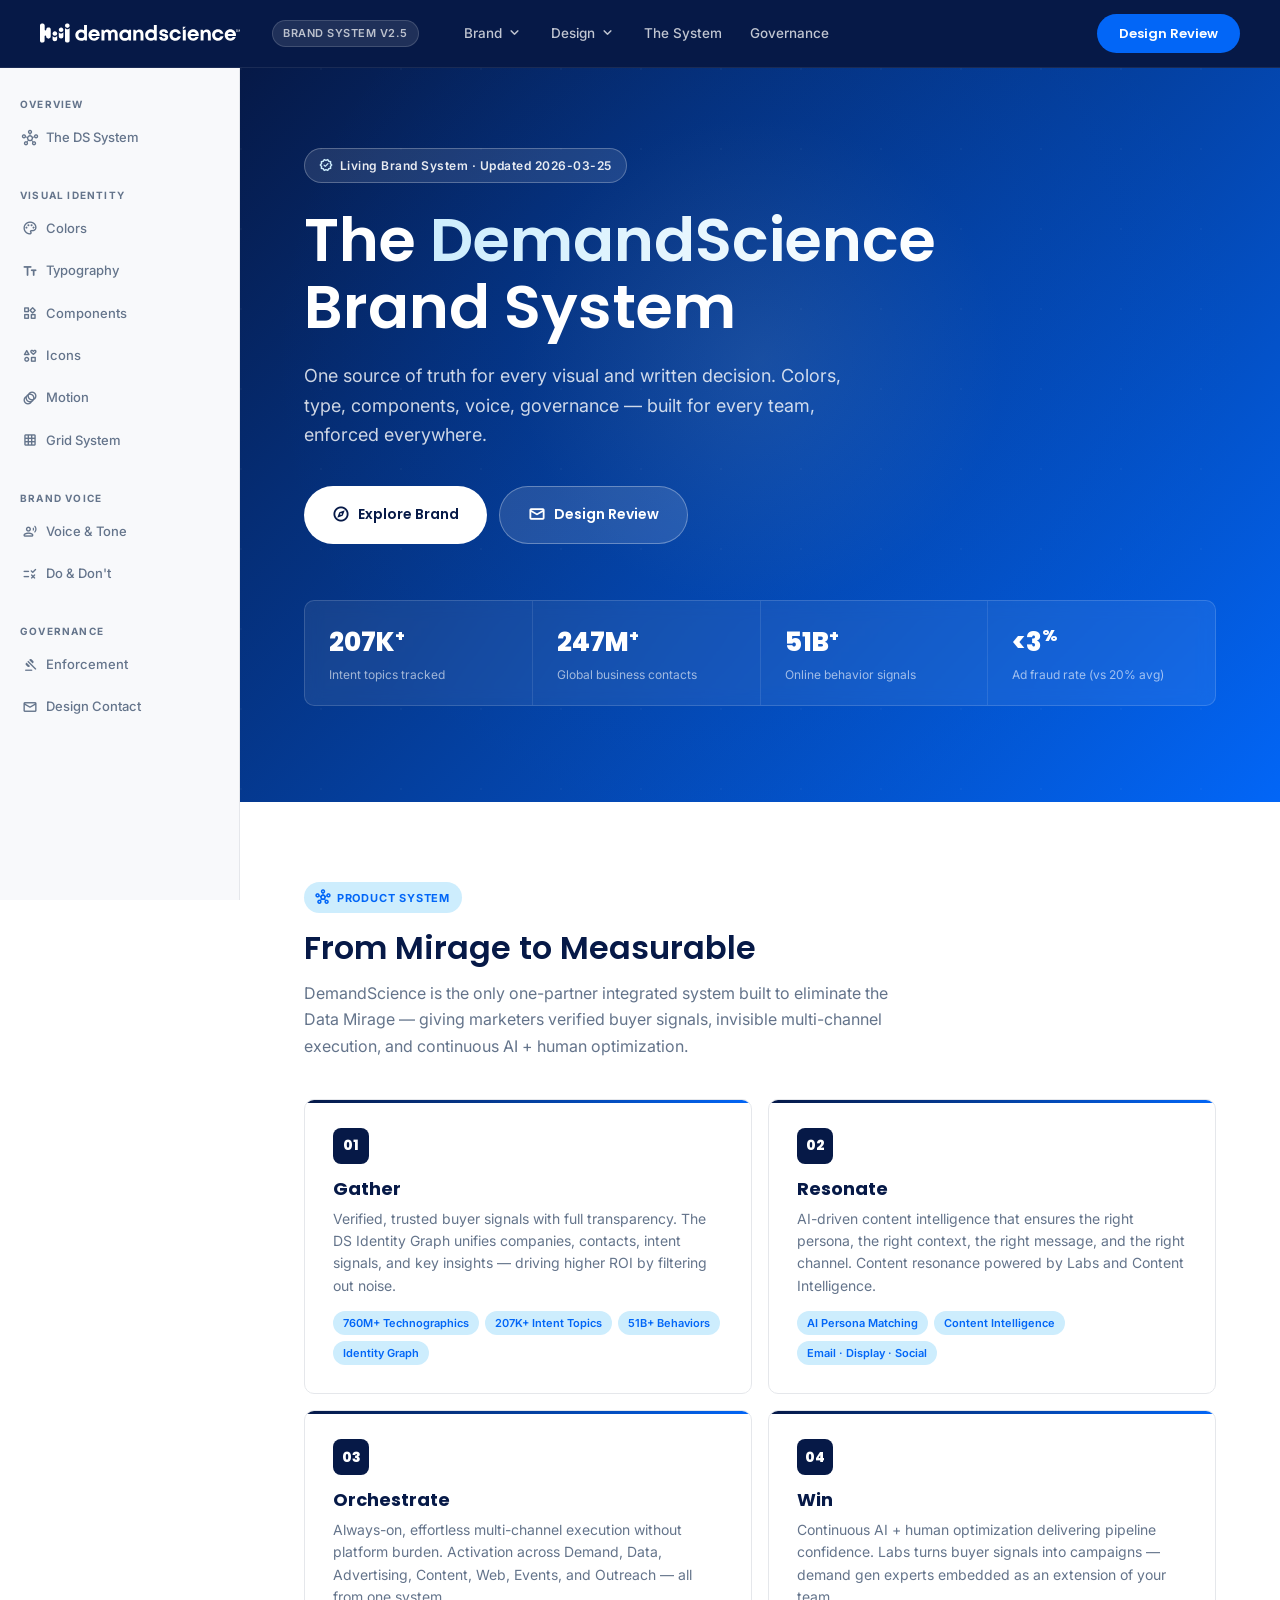
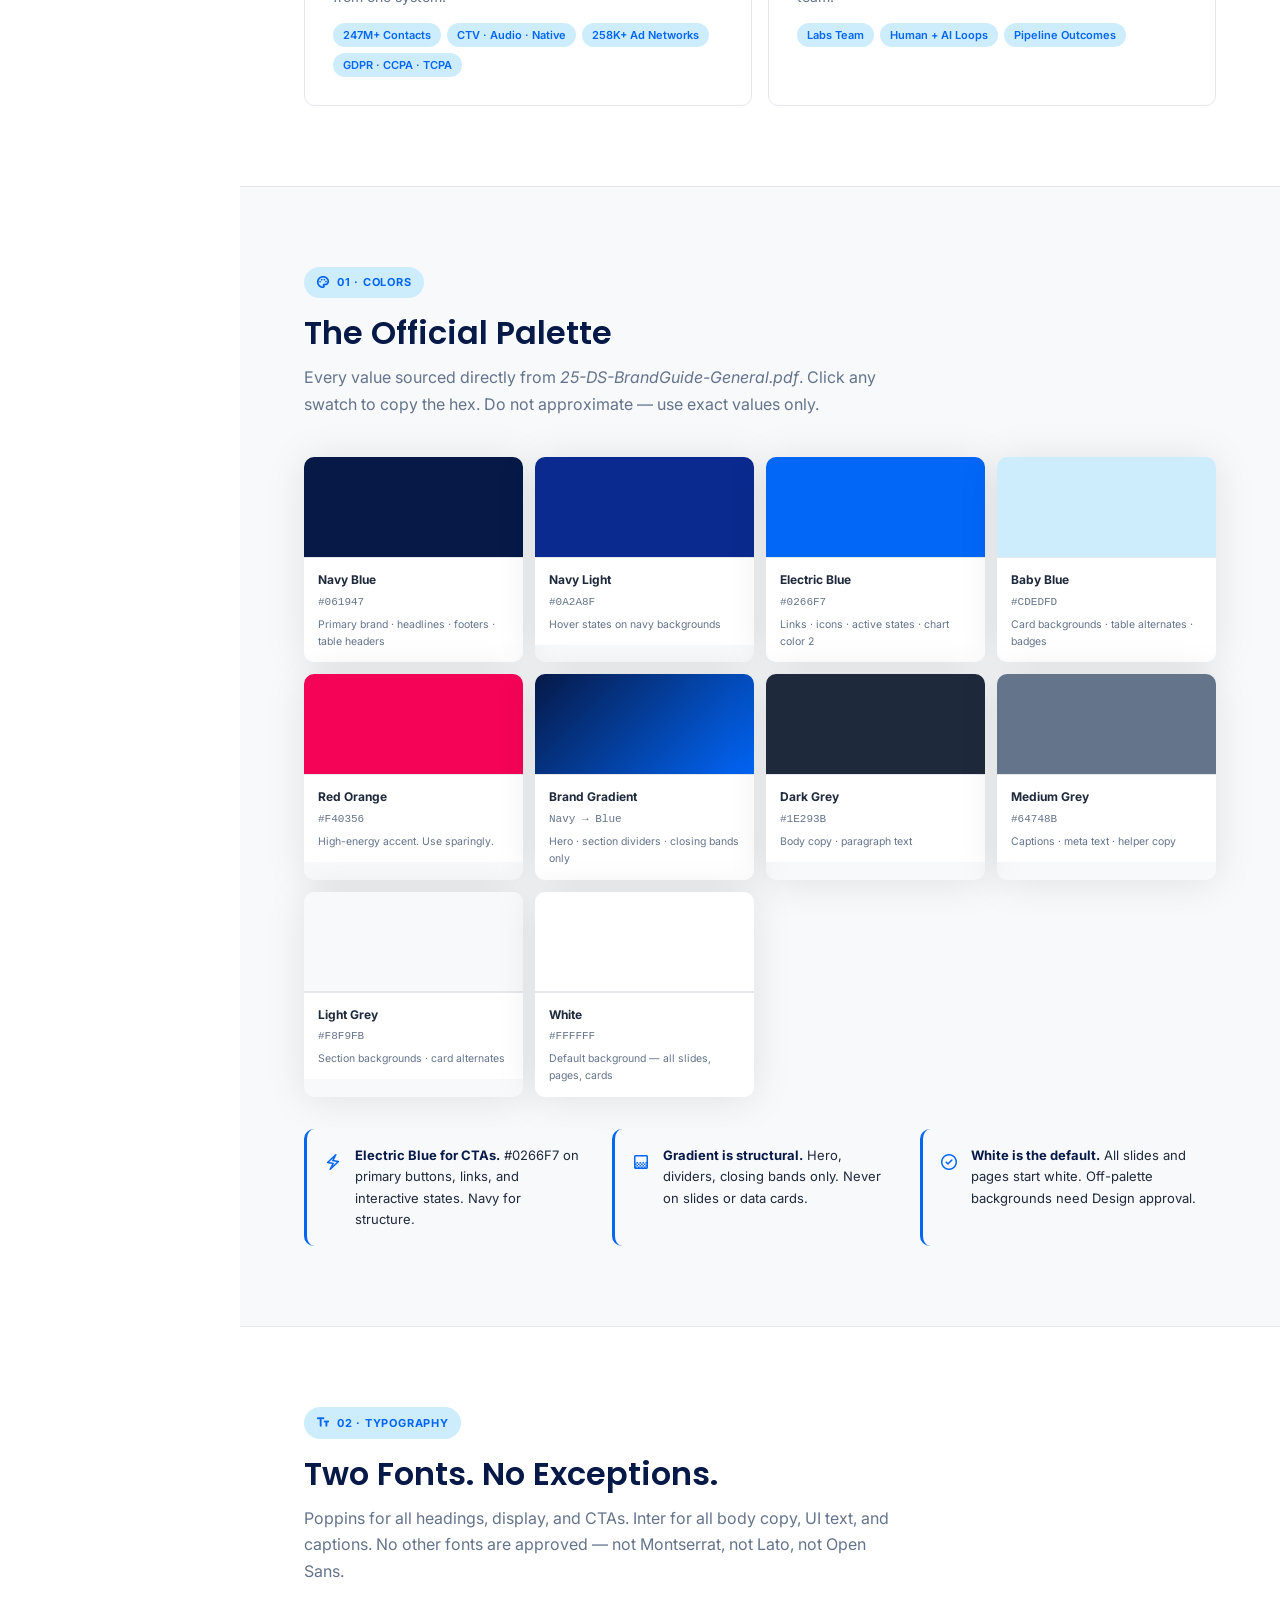
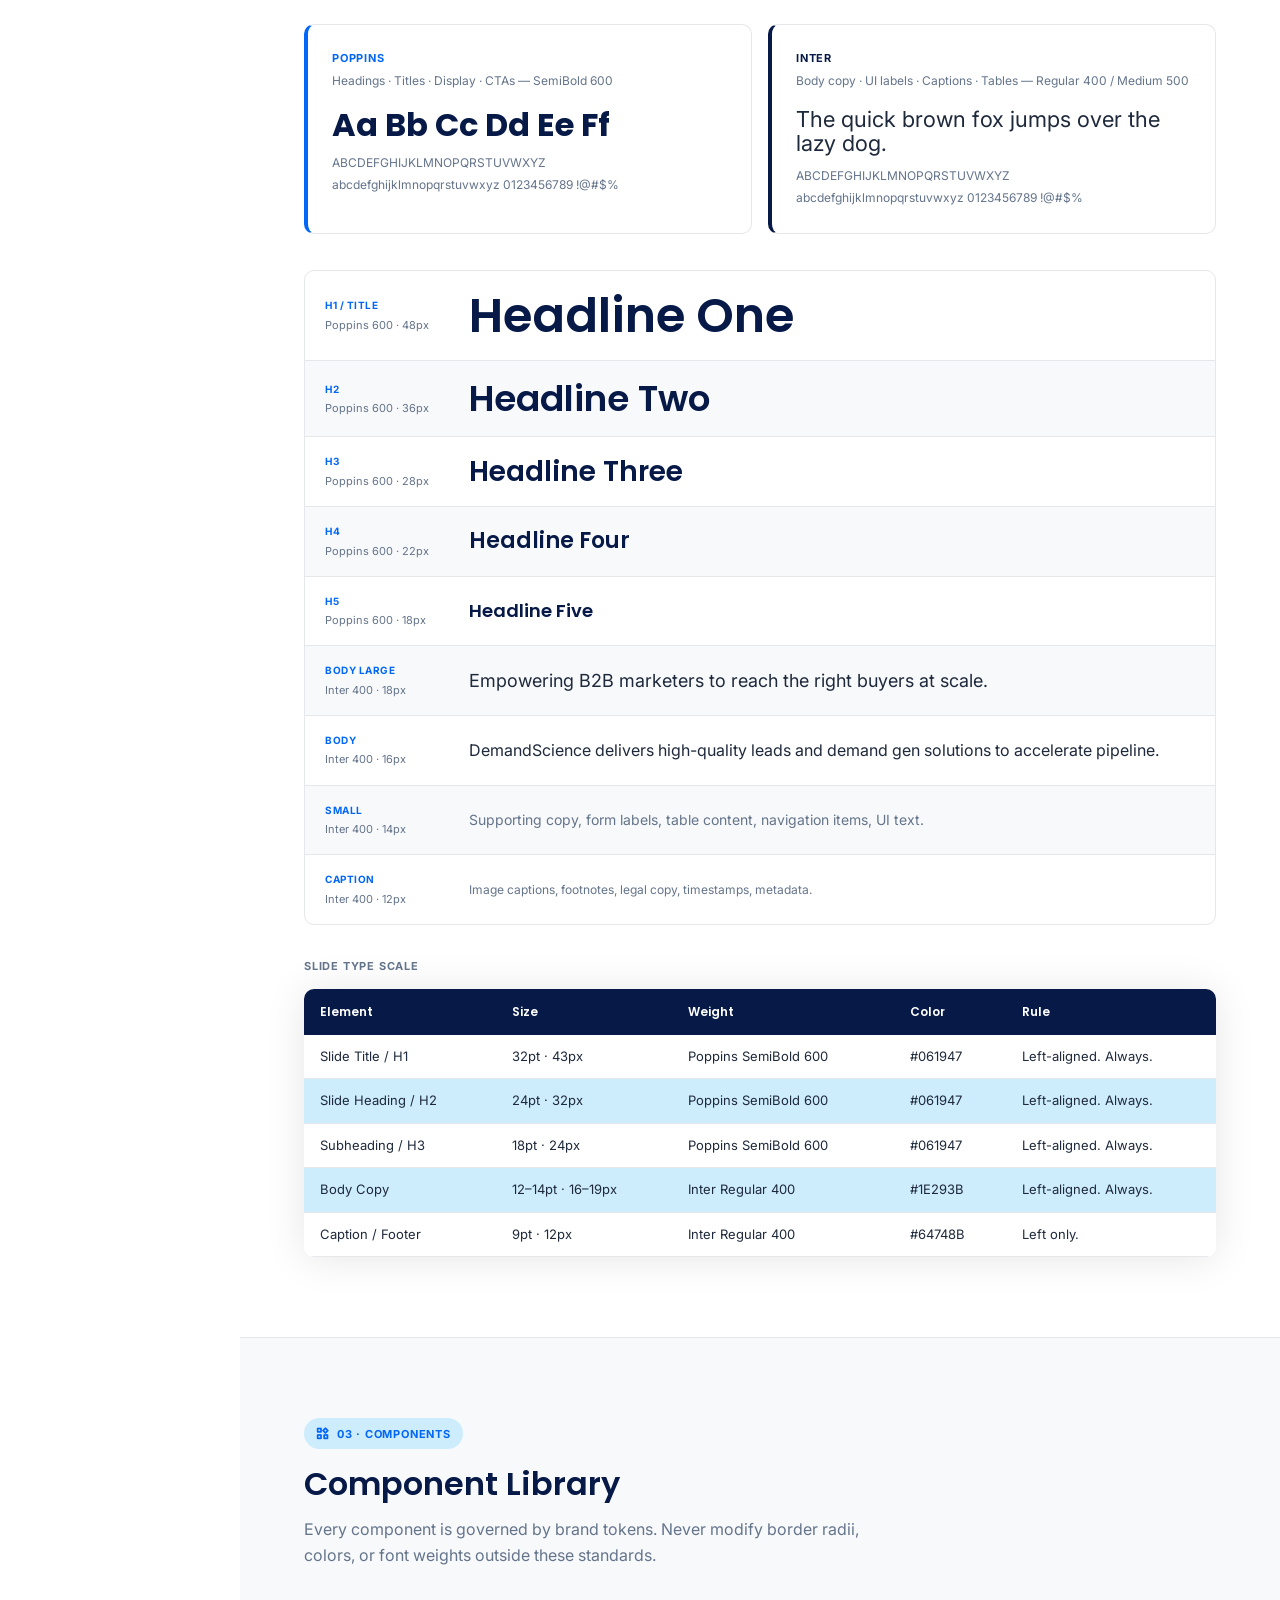
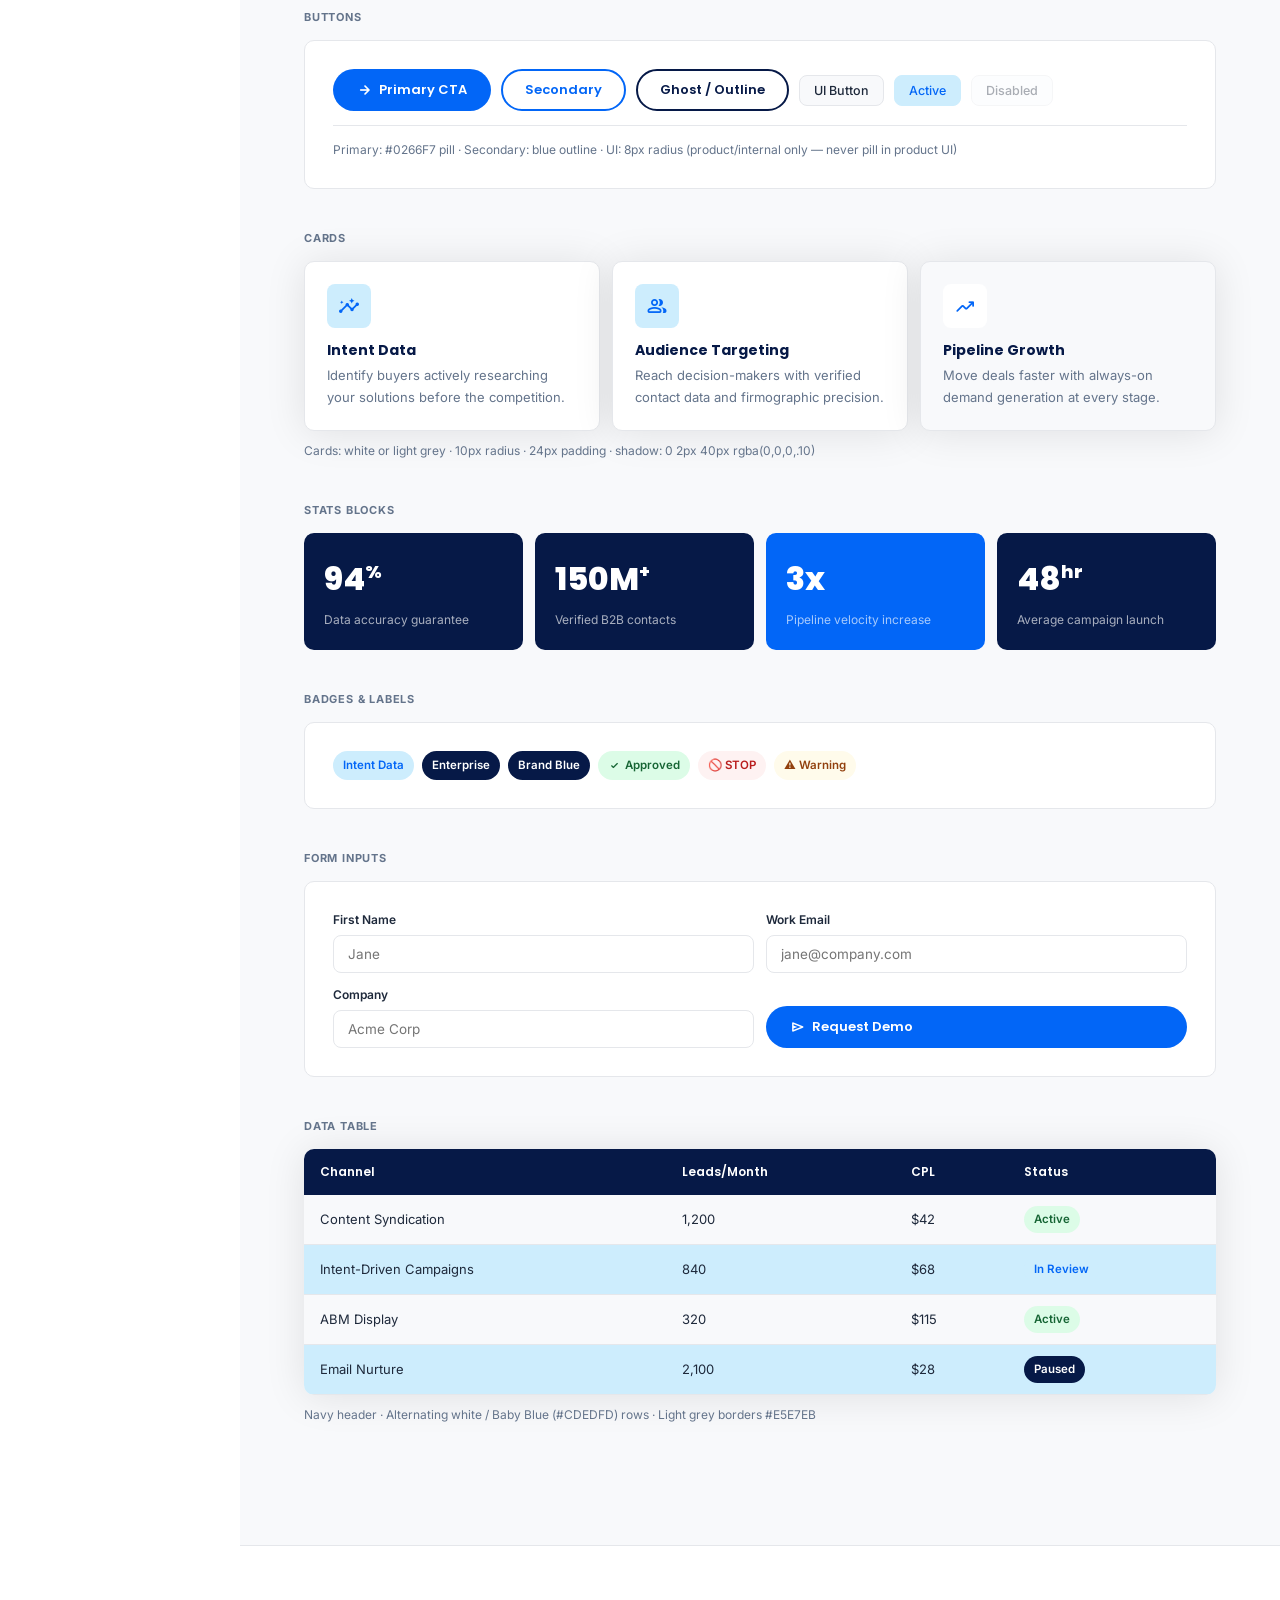
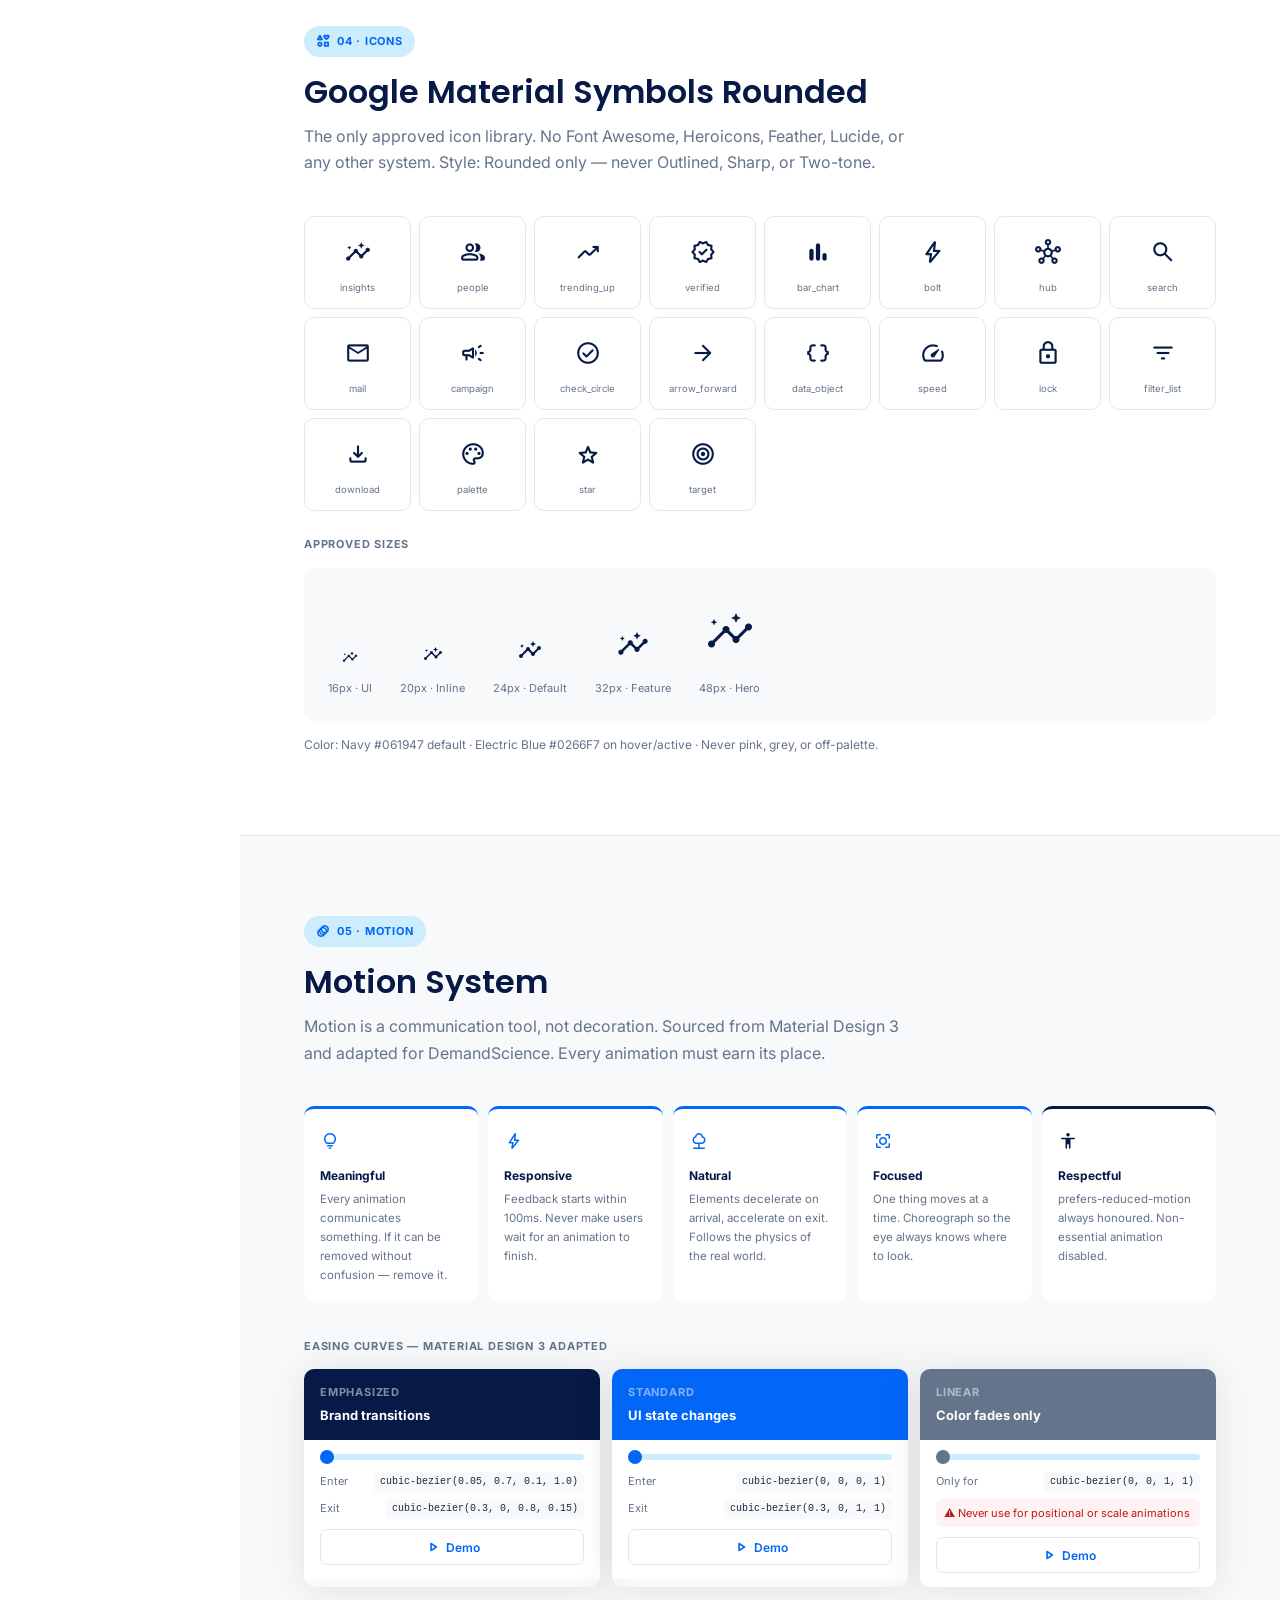
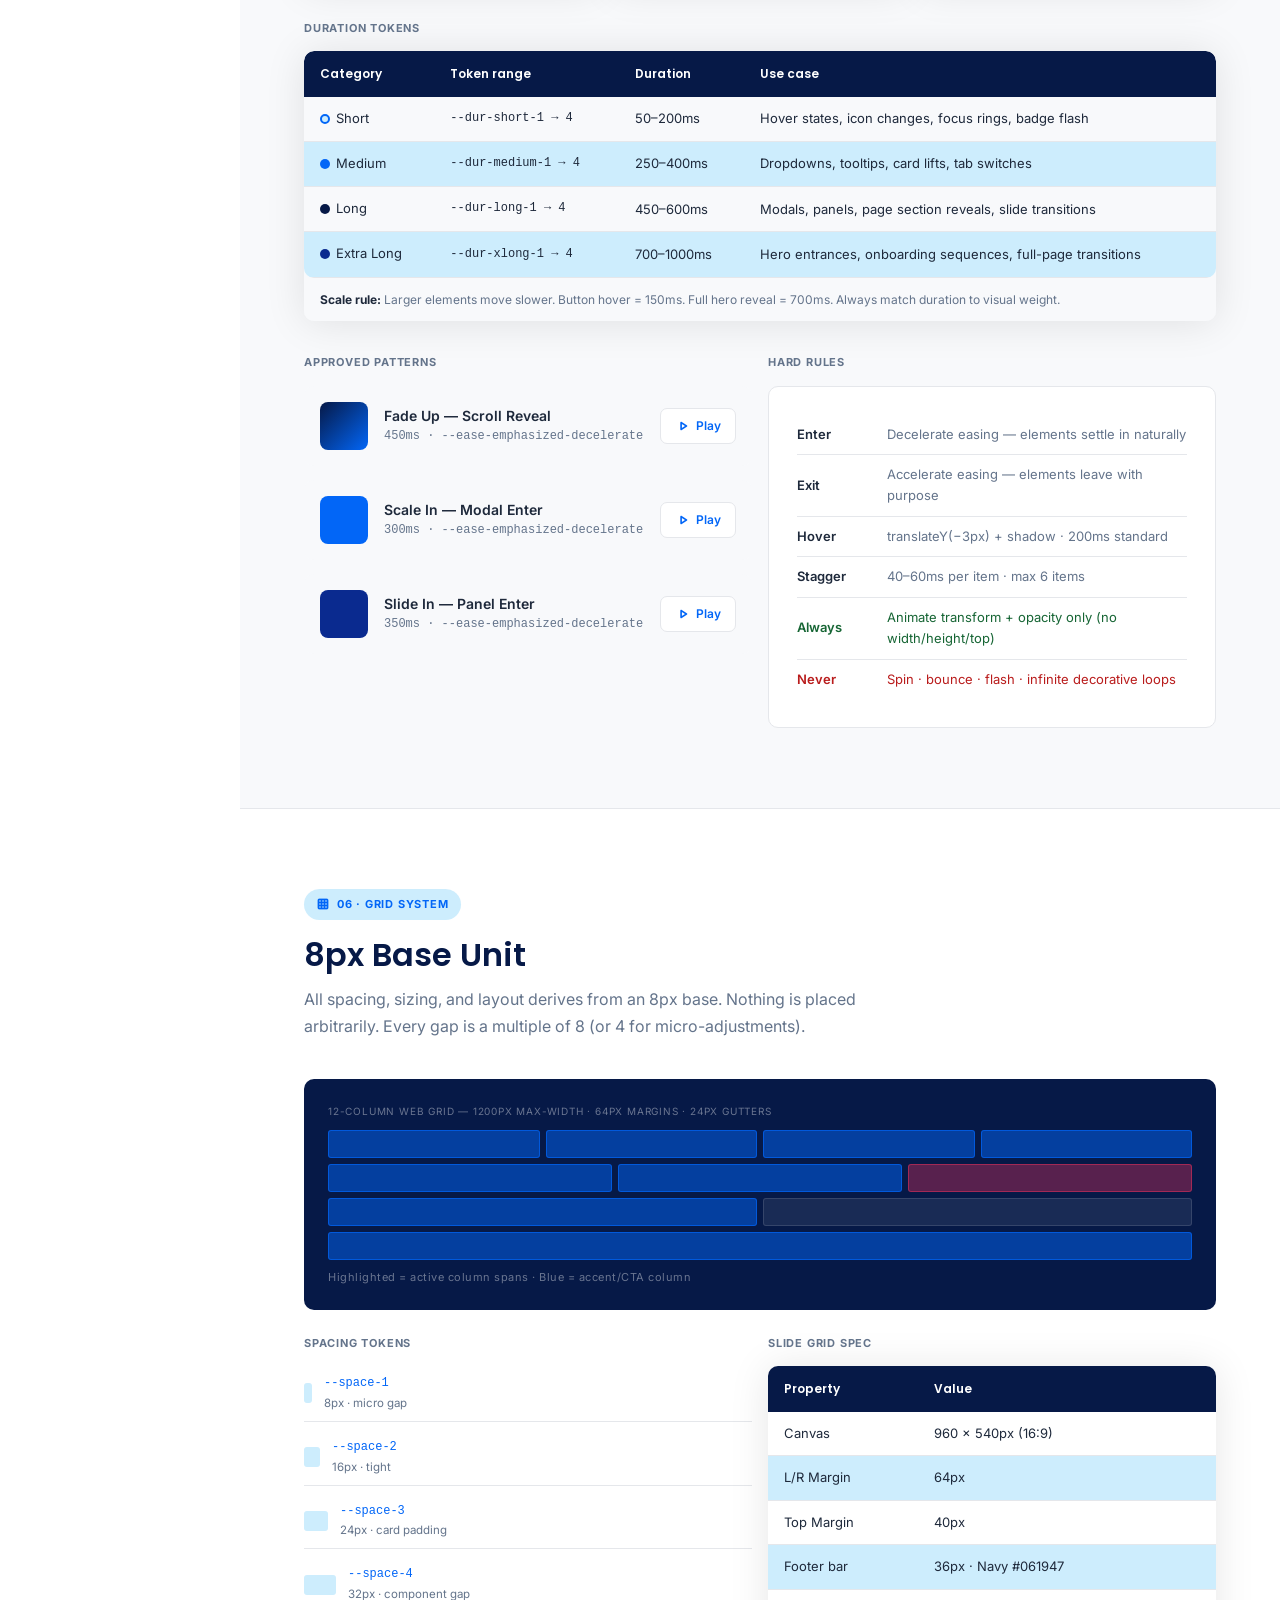
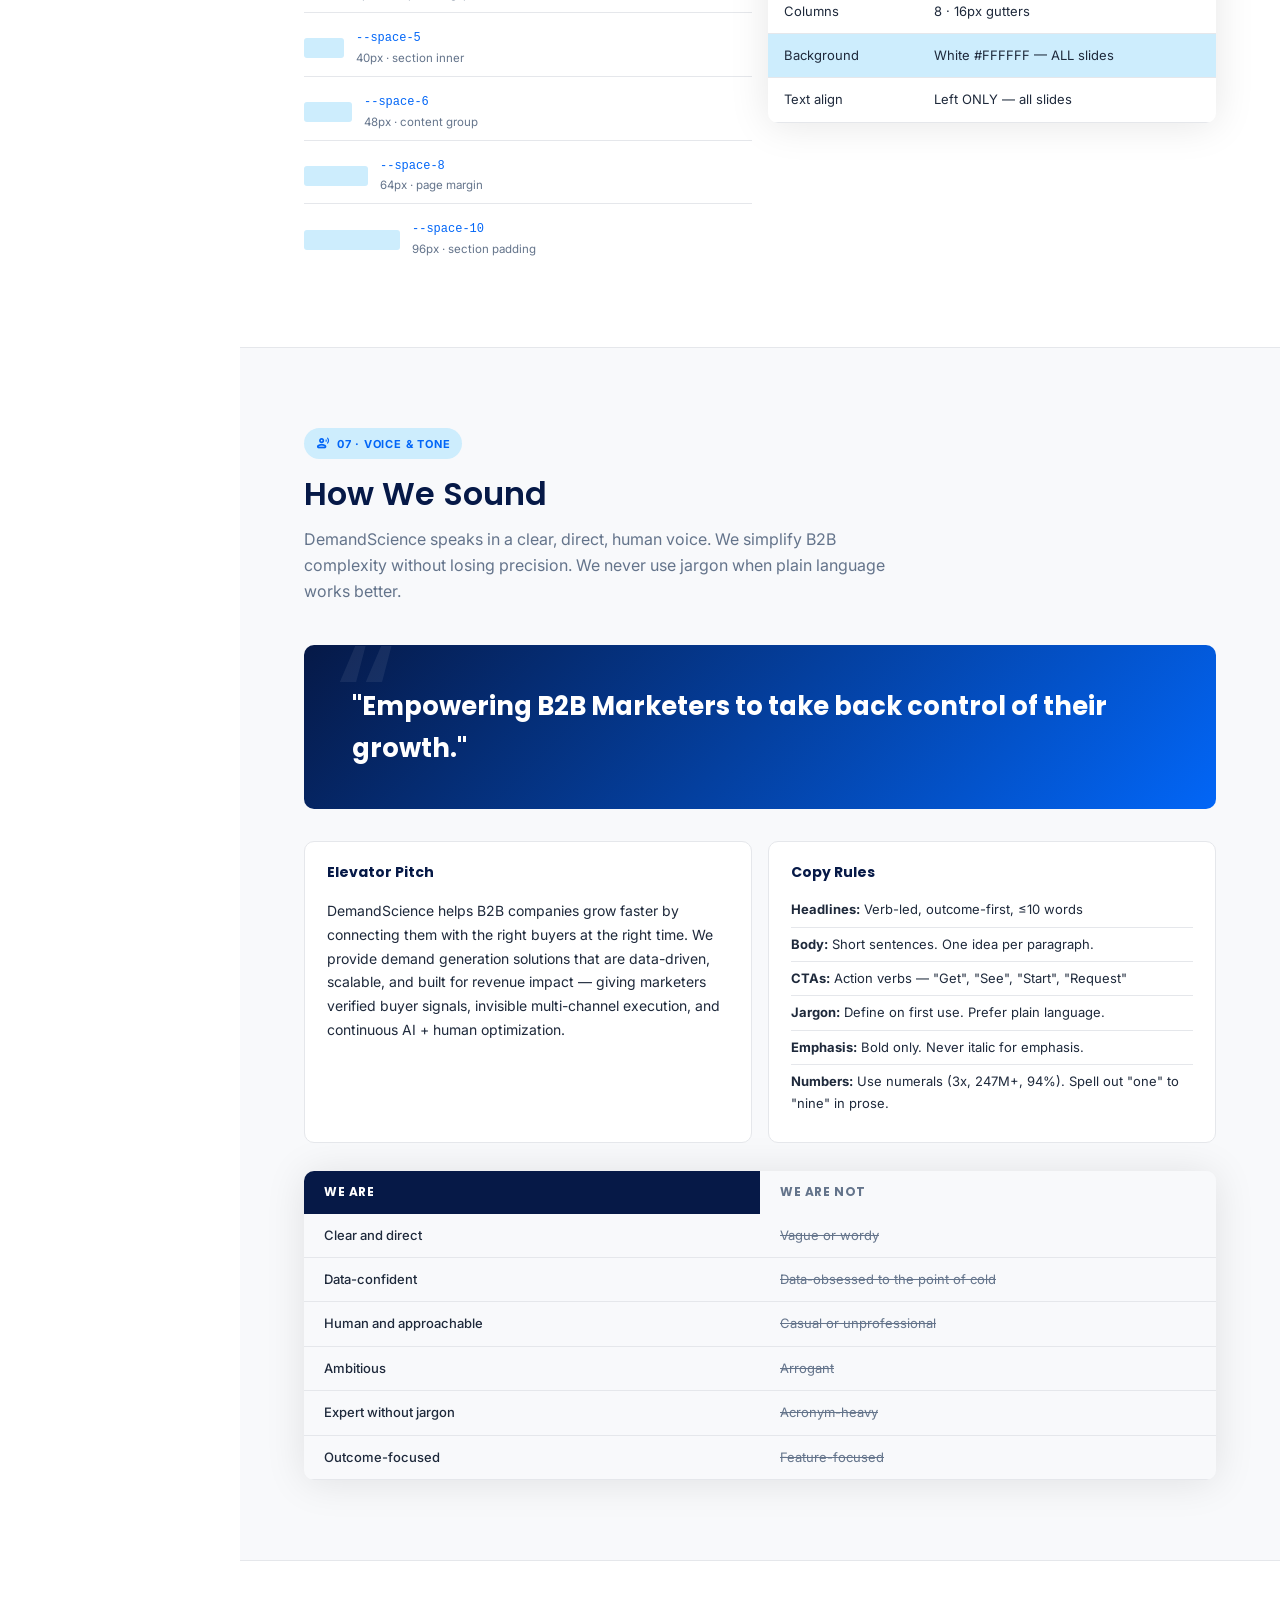
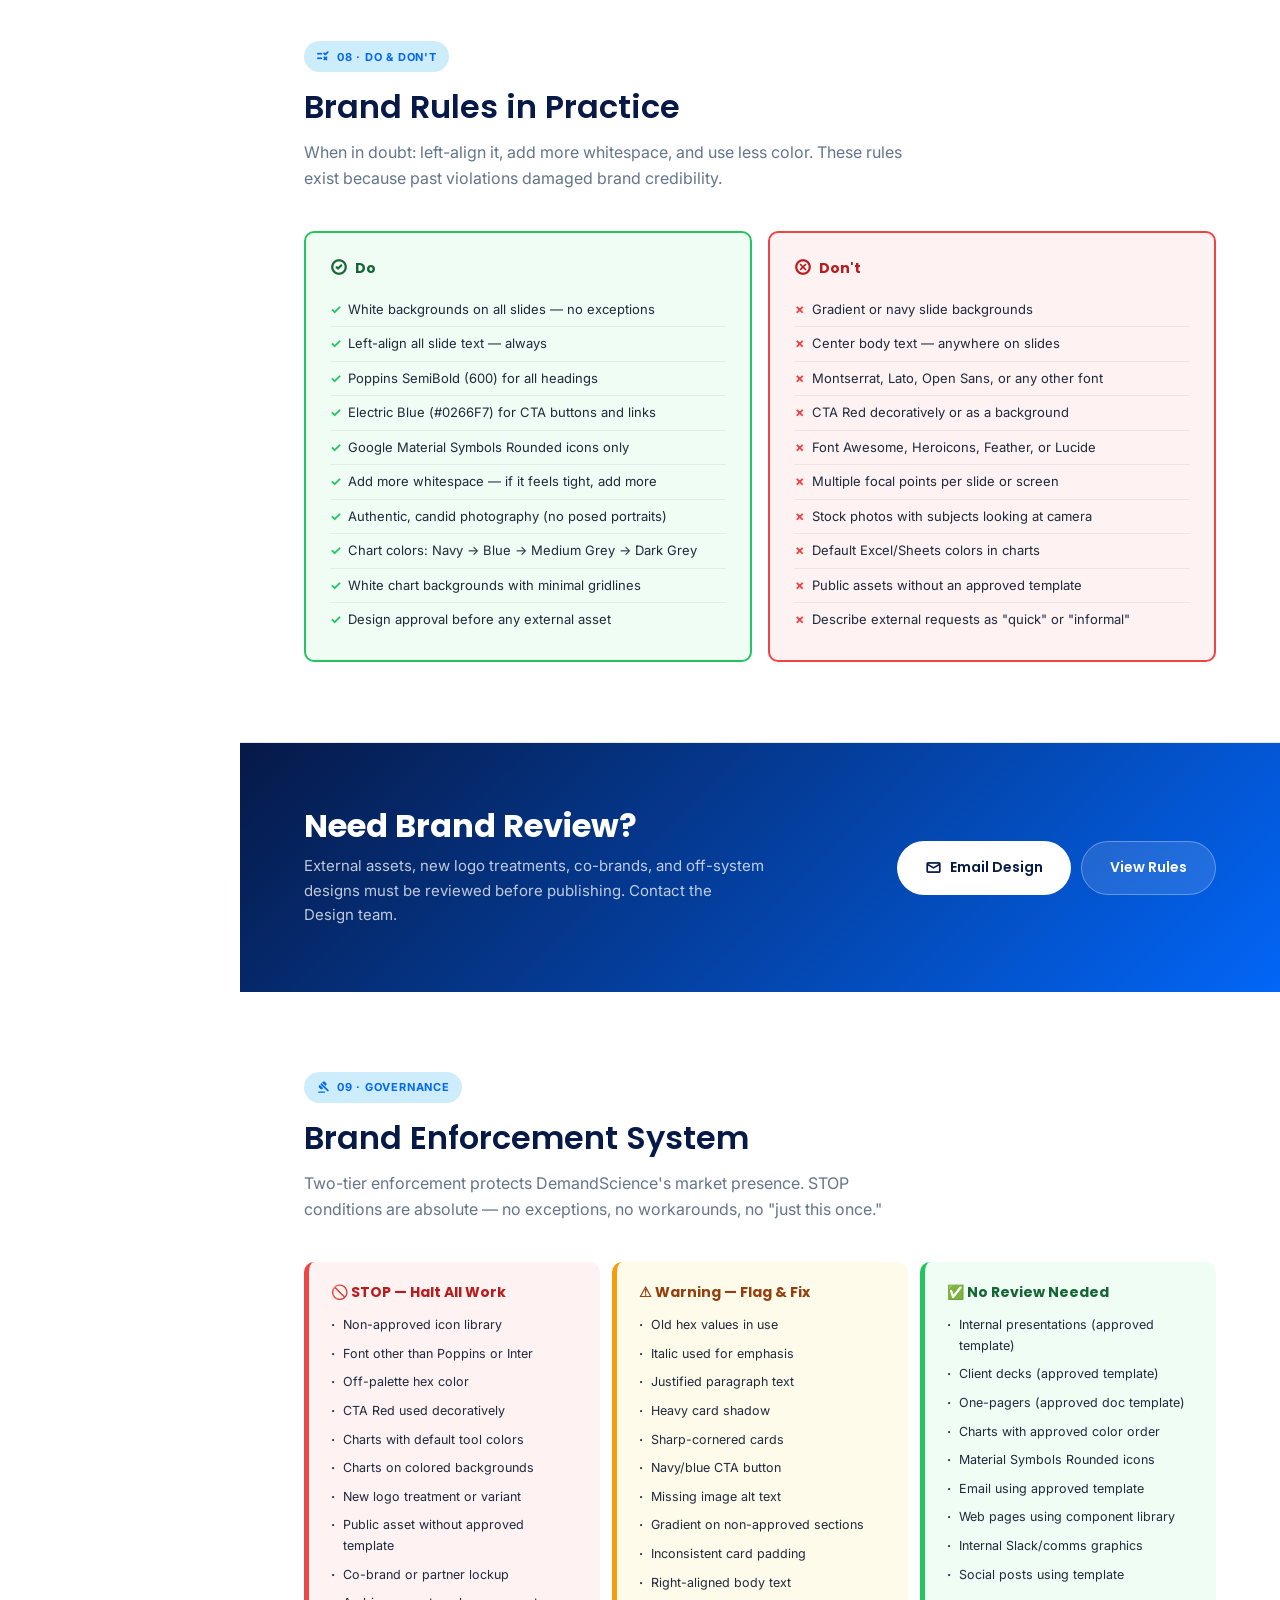
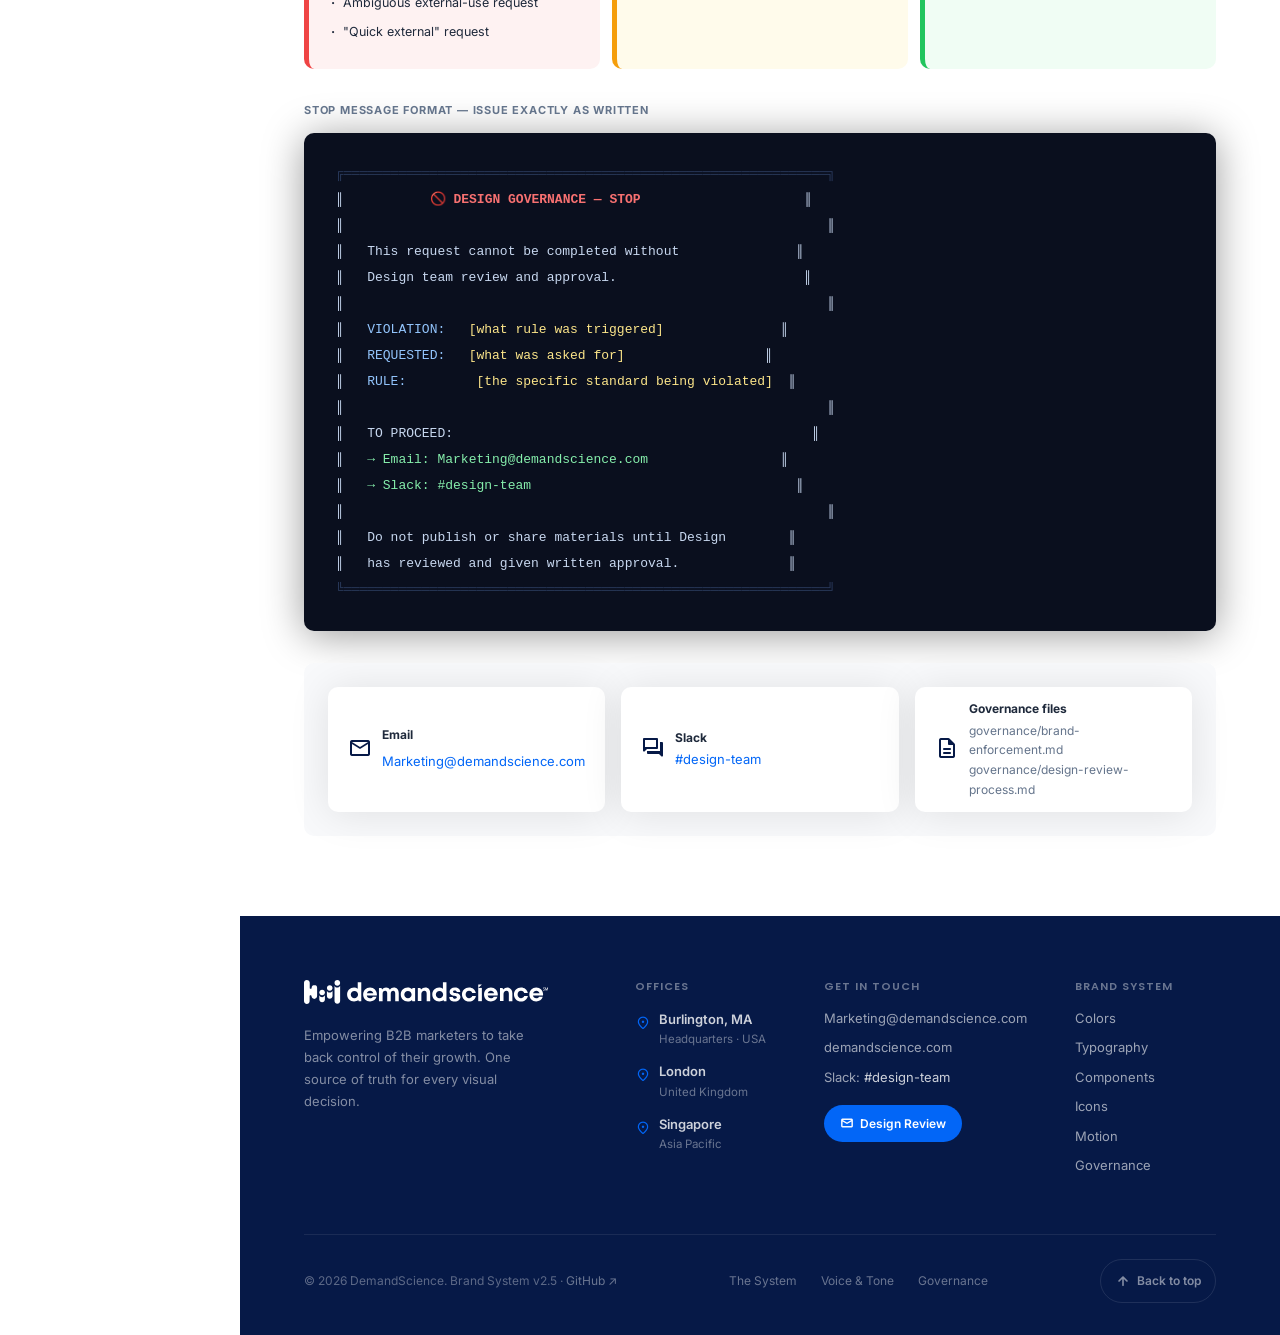
==== commit 12368b1d: "v2.5 — Remove CTA Red/Pink Light, add gradient variants, hero animations, logo, footer, SemiBold wei" ====
--- a/brand-guide/brand-site.html
+++ b/brand-guide/brand-site.html
@@ -13,14 +13,20 @@
 *,*::before,*::after{box-sizing:border-box;margin:0;padding:0}
 :root{
   --navy:#061947;--navy2:#0A2A8F;--blue:#0266F7;--blue-lt:#CDEDFD;
-  --pink:#D42F5B;--pink-lt:#FDF2F4;--redorg:#F40356;
+  --redorg:#F40356;
   --dark:#1E293B;--mid:#64748B;--lt:#F8F9FB;--white:#FFFFFF;
   --border:#E5E7EB;
   --grad:linear-gradient(135deg,#061947 0%,#0266F7 100%);
+  --grad-anim:linear-gradient(135deg,#061947 0%,#0266F7 50%,#0A2A8F 100%);
   --shadow:0 2px 40px rgba(0,0,0,.10);
   --r:10px;
   --nav-h:68px;
   --sidebar-w:240px;
+}
+@keyframes gradientShift{
+  0%{background-position:0% 50%}
+  50%{background-position:100% 50%}
+  100%{background-position:0% 50%}
 }
 html{scroll-behavior:smooth;font-size:16px}
 body{font-family:'Inter',sans-serif;color:var(--dark);background:var(--white);line-height:1.65;overflow-x:hidden}
@@ -99,12 +105,12 @@
 /* CTA */
 .nav-cta{
   margin-left:auto;flex-shrink:0;
-  background:var(--pink);color:#fff;
+  background:var(--blue);color:#fff;
   padding:9px 22px;border-radius:100px;
   font-family:'Poppins',sans-serif;font-size:13px;font-weight:600;
   transition:background .2s,transform .15s,box-shadow .2s;
 }
-.nav-cta:hover{background:#c0284f;transform:translateY(-1px);box-shadow:0 4px 16px rgba(212,47,91,.4)}
+.nav-cta:hover{background:#0258d4;transform:translateY(-1px);box-shadow:0 4px 16px rgba(2,102,247,.4)}
 
 /* ── LAYOUT ──────────────────────────────────── */
 .layout{display:flex;margin-top:var(--nav-h)}
@@ -153,14 +159,27 @@
   margin-bottom:16px;
 }
 .sec-tag span{font-family:'Material Symbols Rounded';font-size:14px}
-.sec-title{font-size:clamp(1.6rem,2.5vw,2.2rem);font-weight:700;margin-bottom:12px}
+.sec-title{font-size:clamp(1.6rem,2.5vw,2.2rem);font-weight:600;margin-bottom:12px}
 .sec-body{font-size:16px;color:var(--mid);max-width:600px;margin-bottom:40px}
 
 /* ── HERO ──────────────────────────────────── */
+@keyframes heroEnter{from{opacity:0;transform:translateY(28px)}to{opacity:1;transform:translateY(0)}}
 .hero{
-  background:var(--grad);
+  background:var(--grad-anim);
+  background-size:200% 200%;
+  animation:gradientShift 12s linear infinite;
   padding:80px 64px 96px;
   position:relative;overflow:hidden;
+}
+@media(prefers-reduced-motion:reduce){.hero{animation:none;background:var(--grad);}}
+/* Staggered entrance — badge, h1, p, btns, stats */
+.hero-badge{animation:heroEnter 600ms cubic-bezier(0.05,0.7,0.1,1.0) 100ms both}
+.hero h1  {animation:heroEnter 700ms cubic-bezier(0.05,0.7,0.1,1.0) 200ms both}
+.hero p   {animation:heroEnter 700ms cubic-bezier(0.05,0.7,0.1,1.0) 350ms both}
+.hero-btns{animation:heroEnter 700ms cubic-bezier(0.05,0.7,0.1,1.0) 450ms both}
+.hero-stats{animation:heroEnter 700ms cubic-bezier(0.05,0.7,0.1,1.0) 600ms both}
+@media(prefers-reduced-motion:reduce){
+  .hero-badge,.hero h1,.hero p,.hero-btns,.hero-stats{animation:none;opacity:1;transform:none}
 }
 .hero::after{
   content:'';position:absolute;inset:0;
@@ -186,7 +205,7 @@
 }
 .hero-badge span{font-family:'Material Symbols Rounded';font-size:14px;color:var(--blue-lt)}
 .hero h1{
-  font-size:clamp(2.2rem,5vw,3.8rem);font-weight:800;
+  font-size:clamp(2.2rem,5vw,3.8rem);font-weight:600;
   color:#fff;line-height:1.1;margin-bottom:20px;
 }
 .hero h1 em{
@@ -200,7 +219,7 @@
 .btn-hero-primary{
   background:#fff;color:var(--navy);
   padding:13px 28px;border-radius:100px;
-  font-family:'Poppins',sans-serif;font-size:14px;font-weight:700;
+  font-family:'Poppins',sans-serif;font-size:14px;font-weight:600;
   display:inline-flex;align-items:center;gap:8px;
   transition:transform .2s,box-shadow .2s;
 }
@@ -315,14 +334,14 @@
 /* Buttons */
 .btn-row{display:flex;flex-wrap:wrap;gap:10px;align-items:center}
 .btn-p{
-  background:var(--pink);color:#fff;padding:11px 24px;border-radius:100px;
+  background:var(--blue);color:#fff;padding:11px 24px;border-radius:100px;
   font-family:'Poppins',sans-serif;font-size:13px;font-weight:600;border:none;
   display:inline-flex;align-items:center;gap:6px;
   /* transitions managed by motion states block below */
 }
 .btn-s{
-  background:transparent;color:var(--pink);padding:9px 22px;border-radius:100px;
-  border:2px solid var(--pink);font-family:'Poppins',sans-serif;font-size:13px;font-weight:600;
+  background:transparent;color:var(--blue);padding:9px 22px;border-radius:100px;
+  border:2px solid var(--blue);font-family:'Poppins',sans-serif;font-size:13px;font-weight:600;
 }
 .btn-g{
   background:transparent;color:var(--navy);padding:9px 22px;border-radius:100px;
@@ -360,7 +379,7 @@
 .badge{display:inline-flex;align-items:center;gap:4px;padding:4px 10px;border-radius:100px;font-size:11.5px;font-weight:600}
 .b-blue{background:var(--blue-lt);color:var(--blue)}
 .b-navy{background:var(--navy);color:#fff}
-.b-pink{background:var(--pink-lt);color:var(--pink)}
+.b-blue-dark{background:var(--navy);color:#fff}
 .b-green{background:#DCFCE7;color:#166534}
 .b-red{background:#FEF2F2;color:#B91C1C}
 .b-amber{background:#FFFBEB;color:#92400E}
@@ -555,15 +574,53 @@
 
 /* ── FOOTER ──────────────────────────────────── */
 .footer{
-  background:var(--navy);padding:40px 64px;
+  background:var(--navy);
+  padding:64px 64px 32px;
   margin-left:var(--sidebar-w);
 }
-.footer-inner{max-width:960px;display:flex;justify-content:space-between;align-items:center;flex-wrap:wrap;gap:16px}
-.footer-brand{font-family:'Poppins',sans-serif;font-size:14px;font-weight:700;color:#fff}
-.footer-meta{font-size:12px;color:rgba(255,255,255,.4);margin-top:3px}
+.footer-top{
+  max-width:960px;
+  display:grid;grid-template-columns:2fr 1fr 1fr 1fr;gap:48px;
+  margin-bottom:48px;
+}
+.footer-logo{margin-bottom:20px}
+.footer-logo img{height:24px;width:auto;display:block}
+.footer-tagline{font-size:13px;color:rgba(255,255,255,.5);line-height:1.7;max-width:240px;margin-top:12px}
+.footer-col h5{
+  font-family:'Poppins',sans-serif;font-size:11px;font-weight:600;
+  text-transform:uppercase;letter-spacing:1px;
+  color:rgba(255,255,255,.4);margin-bottom:16px;
+}
+.footer-col a,.footer-col p{
+  display:block;font-size:13px;color:rgba(255,255,255,.6);
+  margin-bottom:10px;line-height:1.5;
+  transition:color .15s;
+}
+.footer-col a:hover{color:#fff}
+.footer-col .footer-location{display:flex;gap:8px;align-items:flex-start;margin-bottom:12px}
+.footer-col .footer-location span.ico{
+  font-family:'Material Symbols Rounded';font-size:16px;
+  color:var(--blue);flex-shrink:0;margin-top:1px;
+}
+.footer-col .footer-location .loc-text .city{font-size:13px;font-weight:600;color:rgba(255,255,255,.8)}
+.footer-col .footer-location .loc-text .country{font-size:11.5px;color:rgba(255,255,255,.4)}
+.footer-bottom{
+  max-width:960px;
+  display:flex;justify-content:space-between;align-items:center;flex-wrap:wrap;gap:16px;
+  padding-top:24px;border-top:1px solid rgba(255,255,255,.08);
+}
+.footer-copy{font-size:12px;color:rgba(255,255,255,.35)}
 .footer-links{display:flex;gap:24px}
-.footer-links a{font-size:13px;color:rgba(255,255,255,.5);transition:color .15s}
+.footer-links a{font-size:12px;color:rgba(255,255,255,.4);transition:color .15s}
 .footer-links a:hover{color:#fff}
+.footer-back-top{
+  display:flex;align-items:center;gap:6px;
+  font-size:12px;font-weight:600;color:rgba(255,255,255,.5);
+  padding:8px 14px;border-radius:100px;border:1px solid rgba(255,255,255,.1);
+  transition:color .15s,border-color .15s,background .15s;
+}
+.footer-back-top span{font-family:'Material Symbols Rounded';font-size:16px}
+.footer-back-top:hover{color:#fff;border-color:rgba(255,255,255,.3);background:rgba(255,255,255,.05)}
 
 @media(max-width:900px){
   :root{--sidebar-w:0px}
@@ -572,7 +629,8 @@
   .hero{padding:56px 28px 72px}
   .color-grid,.system-grid,.card-grid,.stats-row,.comp-canvas .btn-row,
   .font-specimens,.voice-grid,.dodont-grid,.gov-tiers,.we-grid{grid-template-columns:1fr}
-  .footer{margin-left:0;padding:32px 28px}
+  .footer{margin-left:0;padding:40px 28px 24px}
+  .footer-top{grid-template-columns:1fr 1fr;gap:32px}
   .band{padding:40px 28px}
   .hero-stats{flex-direction:column}
   .hero-stat{border-right:none;border-bottom:1px solid rgba(255,255,255,.1)}
@@ -635,19 +693,19 @@
   transition-duration:0ms;
 }
 .btn-p:hover {
-  background:#c0284f;
+  background:#0258d4;
   transform:translateY(-2px);
-  box-shadow:0 8px 20px rgba(212,47,91,.42);
+  box-shadow:0 8px 20px rgba(2,102,247,.42);
 }
 .btn-p:active {
   transform:translateY(0) scale(.96);
-  box-shadow:0 2px 8px rgba(212,47,91,.28);
+  box-shadow:0 2px 8px rgba(2,102,247,.28);
   transition:
     transform  100ms var(--ease-emph-acc),
     box-shadow 100ms var(--ease-emph-acc);
 }
 .btn-p:focus-visible {
-  outline:3px solid rgba(212,47,91,.45);
+  outline:3px solid rgba(2,102,247,.45);
   outline-offset:3px;
   animation:focusRingIn 200ms var(--ease-emph-dec) both;
 }
@@ -669,9 +727,9 @@
     box-shadow 200ms var(--ease-std);
 }
 .btn-s:hover {
-  background:var(--pink-lt);
+  background:var(--blue-lt);
   transform:translateY(-2px);
-  box-shadow:0 4px 14px rgba(212,47,91,.18);
+  box-shadow:0 4px 14px rgba(2,102,247,.18);
 }
 .btn-s:active {
   transform:translateY(0) scale(.96);
@@ -679,7 +737,7 @@
   transition:transform 100ms var(--ease-emph-acc), box-shadow 100ms var(--ease-emph-acc);
 }
 .btn-s:focus-visible {
-  outline:3px solid rgba(212,47,91,.35);
+  outline:3px solid rgba(2,102,247,.35);
   outline-offset:3px;
   animation:focusRingIn 200ms var(--ease-emph-dec) both;
 }
@@ -782,7 +840,7 @@
   transition:transform 100ms var(--ease-emph-acc);
 }
 .nav-cta:focus-visible {
-  outline:3px solid rgba(212,47,91,.5);
+  outline:3px solid rgba(2,102,247,.5);
   outline-offset:3px;
 }
 
@@ -988,11 +1046,10 @@
 <!-- TOP NAV -->
 <nav class="topnav" id="topnav">
   <div class="nav-inner">
-    <div class="nav-logo">
-      <div class="logo-mark">DS</div>
-      <span class="logo-text">Demand<span>Science</span></span>
-    </div>
-    <span class="nav-badge">Brand System v2.3</span>
+    <a href="#top" class="nav-logo" style="text-decoration:none">
+      <img src="../assets/logo/DS-Logo-White.svg" alt="DemandScience" height="26" style="width:auto;display:block;max-width:200px">
+    </a>
+    <span class="nav-badge">Brand System v2.5</span>
 
     <nav class="nav-links">
       <div class="nav-item">
@@ -1156,14 +1213,6 @@
         <div class="sw-color" style="background:#CDEDFD"></div>
         <div class="sw-meta"><div class="sw-name">Baby Blue</div><div class="sw-hex">#CDEDFD <span class="ci">content_copy</span></div><div class="sw-desc">Card backgrounds · table alternates · badges</div></div>
       </div>
-      <div class="swatch" onclick="copyVal('#D42F5B','CTA Red')">
-        <div class="sw-color" style="background:#D42F5B"></div>
-        <div class="sw-meta"><div class="sw-name">CTA Red</div><div class="sw-hex">#D42F5B <span class="ci">content_copy</span></div><div class="sw-desc">Buttons & CTAs ONLY. Never decorative.</div></div>
-      </div>
-      <div class="swatch" onclick="copyVal('#FDF2F4','Pink Light')">
-        <div class="sw-color" style="background:#FDF2F4;border-bottom:1px solid var(--border)"></div>
-        <div class="sw-meta"><div class="sw-name">Pink Light</div><div class="sw-hex">#FDF2F4 <span class="ci">content_copy</span></div><div class="sw-desc">Secondary button hover · subtle tint</div></div>
-      </div>
       <div class="swatch" onclick="copyVal('#F40356','Red Orange')">
         <div class="sw-color" style="background:#F40356"></div>
         <div class="sw-meta"><div class="sw-name">Red Orange</div><div class="sw-hex">#F40356 <span class="ci">content_copy</span></div><div class="sw-desc">High-energy accent. Use sparingly.</div></div>
@@ -1191,7 +1240,7 @@
     </div>
 
     <div class="color-rules reveal">
-      <div class="color-rule"><span class="icon">block</span><p><strong>Pink CTAs only.</strong> #D42F5B on buttons exclusively. Never backgrounds, icons, or decoration.</p></div>
+      <div class="color-rule"><span class="icon">electric_bolt</span><p><strong>Electric Blue for CTAs.</strong> #0266F7 on primary buttons, links, and interactive states. Navy for structure.</p></div>
       <div class="color-rule"><span class="icon">gradient</span><p><strong>Gradient is structural.</strong> Hero, dividers, closing bands only. Never on slides or data cards.</p></div>
       <div class="color-rule"><span class="icon">check_circle</span><p><strong>White is the default.</strong> All slides and pages start white. Off-palette backgrounds need Design approval.</p></div>
     </div>
@@ -1208,7 +1257,7 @@
     <div class="font-specimens reveal">
       <div class="font-spec">
         <div class="fs-label">Poppins</div>
-        <div class="fs-use">Headings · Titles · Display · CTAs — Bold 700 / SemiBold 600</div>
+        <div class="fs-use">Headings · Titles · Display · CTAs — SemiBold 600</div>
         <div class="fs-display">Aa Bb Cc Dd Ee Ff</div>
         <div class="fs-abc">ABCDEFGHIJKLMNOPQRSTUVWXYZ<br>abcdefghijklmnopqrstuvwxyz 0123456789 !@#$%</div>
       </div>
@@ -1221,8 +1270,8 @@
     </div>
 
     <div class="type-scale reveal">
-      <div class="ts-row"><div class="ts-meta"><div class="tl">H1 / Title</div><div class="ts">Poppins 700 · 48px</div></div><h1 style="font-size:48px;font-weight:700;color:var(--navy)">Headline One</h1></div>
-      <div class="ts-row"><div class="ts-meta"><div class="tl">H2</div><div class="ts">Poppins 700 · 36px</div></div><h2 style="font-size:36px;font-weight:700;color:var(--navy)">Headline Two</h2></div>
+      <div class="ts-row"><div class="ts-meta"><div class="tl">H1 / Title</div><div class="ts">Poppins 600 · 48px</div></div><h1 style="font-size:48px;font-weight:600;color:var(--navy)">Headline One</h1></div>
+      <div class="ts-row"><div class="ts-meta"><div class="tl">H2</div><div class="ts">Poppins 600 · 36px</div></div><h2 style="font-size:36px;font-weight:600;color:var(--navy)">Headline Two</h2></div>
       <div class="ts-row"><div class="ts-meta"><div class="tl">H3</div><div class="ts">Poppins 600 · 28px</div></div><h3 style="font-size:28px;font-weight:600;color:var(--navy)">Headline Three</h3></div>
       <div class="ts-row"><div class="ts-meta"><div class="tl">H4</div><div class="ts">Poppins 600 · 22px</div></div><h4 style="font-size:22px;font-weight:600;color:var(--navy)">Headline Four</h4></div>
       <div class="ts-row"><div class="ts-meta"><div class="tl">H5</div><div class="ts">Poppins 600 · 18px</div></div><h5 style="font-size:18px;font-weight:600;color:var(--navy)">Headline Five</h5></div>
@@ -1237,7 +1286,7 @@
       <table class="ds-table">
         <thead><tr><th>Element</th><th>Size</th><th>Weight</th><th>Color</th><th>Rule</th></tr></thead>
         <tbody>
-          <tr><td>Slide Title / H1</td><td>32pt · 43px</td><td>Poppins Bold 700</td><td>#061947</td><td>Left-aligned. Always.</td></tr>
+          <tr><td>Slide Title / H1</td><td>32pt · 43px</td><td>Poppins SemiBold 600</td><td>#061947</td><td>Left-aligned. Always.</td></tr>
           <tr><td>Slide Heading / H2</td><td>24pt · 32px</td><td>Poppins SemiBold 600</td><td>#061947</td><td>Left-aligned. Always.</td></tr>
           <tr><td>Subheading / H3</td><td>18pt · 24px</td><td>Poppins SemiBold 600</td><td>#061947</td><td>Left-aligned. Always.</td></tr>
           <tr><td>Body Copy</td><td>12–14pt · 16–19px</td><td>Inter Regular 400</td><td>#1E293B</td><td>Left-aligned. Always.</td></tr>
@@ -1266,7 +1315,7 @@
           <button class="btn-ui" style="background:var(--blue-lt);color:var(--blue);border-color:var(--blue-lt)">Active</button>
           <button class="btn-ui btn-dis">Disabled</button>
         </div>
-        <p style="font-size:12px;color:var(--mid);margin-top:14px;padding-top:14px;border-top:1px solid var(--border)">Primary: #D42F5B pill · Secondary: pink outline · UI: 8px radius (product/internal only — never pill in product UI)</p>
+        <p style="font-size:12px;color:var(--mid);margin-top:14px;padding-top:14px;border-top:1px solid var(--border)">Primary: #0266F7 pill · Secondary: blue outline · UI: 8px radius (product/internal only — never pill in product UI)</p>
       </div>
     </div>
 
@@ -1296,7 +1345,7 @@
         <div class="badge-row">
           <span class="badge b-blue">Intent Data</span>
           <span class="badge b-navy">Enterprise</span>
-          <span class="badge b-pink">CTA Only</span>
+          <span class="badge b-blue-dark">Brand Blue</span>
           <span class="badge b-green"><span style="font-family:'Material Symbols Rounded';font-size:13px">check</span>Approved</span>
           <span class="badge b-red">🚫 STOP</span>
           <span class="badge b-amber">⚠ Warning</span>
@@ -1405,8 +1454,8 @@
         <div style="font-size:12px;font-weight:700;color:var(--navy);margin-bottom:4px">Focused</div>
         <div style="font-size:11.5px;color:var(--mid)">One thing moves at a time. Choreograph so the eye always knows where to look.</div>
       </div>
-      <div style="padding:16px;border-radius:var(--r);background:#fff;border-top:3px solid var(--pink);text-align:left">
-        <div style="font-family:'Material Symbols Rounded';font-size:20px;color:var(--pink);margin-bottom:8px">accessibility</div>
+      <div style="padding:16px;border-radius:var(--r);background:#fff;border-top:3px solid var(--navy);text-align:left">
+        <div style="font-family:'Material Symbols Rounded';font-size:20px;color:var(--navy);margin-bottom:8px">accessibility</div>
         <div style="font-size:12px;font-weight:700;color:var(--navy);margin-bottom:4px">Respectful</div>
         <div style="font-size:11.5px;color:var(--mid)">prefers-reduced-motion always honoured. Non-essential animation disabled.</div>
       </div>
@@ -1477,7 +1526,7 @@
           <tr><td><span style="display:inline-flex;align-items:center;gap:6px"><span style="width:10px;height:10px;border-radius:50%;background:var(--blue-lt);border:2px solid var(--blue);display:inline-block"></span>Short</span></td><td style="font-family:monospace;font-size:12px">--dur-short-1 → 4</td><td>50–200ms</td><td>Hover states, icon changes, focus rings, badge flash</td></tr>
           <tr><td><span style="display:inline-flex;align-items:center;gap:6px"><span style="width:10px;height:10px;border-radius:50%;background:var(--blue);display:inline-block"></span>Medium</span></td><td style="font-family:monospace;font-size:12px">--dur-medium-1 → 4</td><td>250–400ms</td><td>Dropdowns, tooltips, card lifts, tab switches</td></tr>
           <tr><td><span style="display:inline-flex;align-items:center;gap:6px"><span style="width:10px;height:10px;border-radius:50%;background:var(--navy);display:inline-block"></span>Long</span></td><td style="font-family:monospace;font-size:12px">--dur-long-1 → 4</td><td>450–600ms</td><td>Modals, panels, page section reveals, slide transitions</td></tr>
-          <tr><td><span style="display:inline-flex;align-items:center;gap:6px"><span style="width:10px;height:10px;border-radius:50%;background:var(--pink);display:inline-block"></span>Extra Long</span></td><td style="font-family:monospace;font-size:12px">--dur-xlong-1 → 4</td><td>700–1000ms</td><td>Hero entrances, onboarding sequences, full-page transitions</td></tr>
+          <tr><td><span style="display:inline-flex;align-items:center;gap:6px"><span style="width:10px;height:10px;border-radius:50%;background:var(--navy2);display:inline-block"></span>Extra Long</span></td><td style="font-family:monospace;font-size:12px">--dur-xlong-1 → 4</td><td>700–1000ms</td><td>Hero entrances, onboarding sequences, full-page transitions</td></tr>
         </tbody>
       </table>
       <div style="padding:12px 16px;background:var(--lt);font-size:12px;color:var(--mid)">
@@ -1507,7 +1556,7 @@
             <button class="play-btn" onclick="replay('m2','scaleIn 300ms cubic-bezier(0.05,0.7,0.1,1.0) both')"><span>play_arrow</span>Play</button>
           </div>
           <div class="motion-row">
-            <div class="motion-swatch" id="m3" style="background:var(--pink)"></div>
+            <div class="motion-swatch" id="m3" style="background:var(--navy2)"></div>
             <div class="motion-info">
               <div class="mn">Slide In — Panel Enter</div>
               <div class="ms">350ms · --ease-emphasized-decelerate</div>
@@ -1547,7 +1596,7 @@
         <div class="grid-cols cols-12" style="margin-bottom:6px"><div class="gc s4 hi"></div><div class="gc s4 hi"></div><div class="gc s4 ac"></div></div>
         <div class="grid-cols cols-12" style="margin-bottom:6px"><div class="gc s6 hi"></div><div class="gc s6"></div></div>
         <div class="grid-cols cols-12"><div class="gc s12 hi"></div></div>
-        <div class="gv-label">Highlighted = active column spans · Pink = accent/CTA column</div>
+        <div class="gv-label">Highlighted = active column spans · Blue = accent/CTA column</div>
       </div>
 
       <div style="display:grid;grid-template-columns:1fr 1fr;gap:16px">
@@ -1655,12 +1704,12 @@
         <ul>
           <li>White backgrounds on all slides — no exceptions</li>
           <li>Left-align all slide text — always</li>
-          <li>Poppins Bold for all headings</li>
-          <li>CTA Red (#D42F5B) on buttons only</li>
+          <li>Poppins SemiBold (600) for all headings</li>
+          <li>Electric Blue (#0266F7) for CTA buttons and links</li>
           <li>Google Material Symbols Rounded icons only</li>
           <li>Add more whitespace — if it feels tight, add more</li>
           <li>Authentic, candid photography (no posed portraits)</li>
-          <li>Chart colors: Navy → Blue → Pink → Grey</li>
+          <li>Chart colors: Navy → Blue → Medium Grey → Dark Grey</li>
           <li>White chart backgrounds with minimal gridlines</li>
           <li>Design approval before any external asset</li>
         </ul>
@@ -1789,18 +1838,74 @@
 
 <!-- FOOTER -->
 <footer class="footer">
-  <div class="footer-inner">
+  <div class="footer-top">
+
+    <!-- Brand -->
     <div>
-      <div class="footer-brand">DemandScience Brand System</div>
-      <div class="footer-meta">v2.3 · 2026-03-25 · Source: demandscience-design/ · GitHub: cclark28/demandscience-design</div>
-    </div>
+      <div class="footer-logo">
+        <img src="../assets/logo/DS-Logo-White.svg" alt="DemandScience" height="24" style="width:auto">
+      </div>
+      <p class="footer-tagline">Empowering B2B marketers to take back control of their growth. One source of truth for every visual decision.</p>
+    </div>
+
+    <!-- Locations -->
+    <div class="footer-col">
+      <h5>Offices</h5>
+      <div class="footer-location">
+        <span class="ico">location_on</span>
+        <div class="loc-text">
+          <div class="city">Burlington, MA</div>
+          <div class="country">Headquarters · USA</div>
+        </div>
+      </div>
+      <div class="footer-location">
+        <span class="ico">location_on</span>
+        <div class="loc-text">
+          <div class="city">London</div>
+          <div class="country">United Kingdom</div>
+        </div>
+      </div>
+      <div class="footer-location">
+        <span class="ico">location_on</span>
+        <div class="loc-text">
+          <div class="city">Singapore</div>
+          <div class="country">Asia Pacific</div>
+        </div>
+      </div>
+    </div>
+
+    <!-- Get In Touch -->
+    <div class="footer-col">
+      <h5>Get In Touch</h5>
+      <a href="mailto:Marketing@demandscience.com">Marketing@demandscience.com</a>
+      <a href="https://www.demandscience.com" target="_blank" rel="noopener">demandscience.com</a>
+      <p style="margin-top:8px">Slack: <span style="color:rgba(255,255,255,.8)">#design-team</span></p>
+      <a href="mailto:Marketing@demandscience.com" style="display:inline-flex;align-items:center;gap:6px;margin-top:8px;background:var(--blue);color:#fff;padding:8px 16px;border-radius:100px;font-size:12px;font-weight:600">
+        <span style="font-family:'Material Symbols Rounded';font-size:14px">mail</span>Design Review
+      </a>
+    </div>
+
+    <!-- Brand System links -->
+    <div class="footer-col">
+      <h5>Brand System</h5>
+      <a href="#colors">Colors</a>
+      <a href="#typography">Typography</a>
+      <a href="#components">Components</a>
+      <a href="#icons">Icons</a>
+      <a href="#motion">Motion</a>
+      <a href="#governance">Governance</a>
+    </div>
+
+  </div>
+
+  <div class="footer-bottom">
+    <div class="footer-copy">© 2026 DemandScience. Brand System v2.5 · <a href="https://github.com/cclark28/demandscience-design" target="_blank" rel="noopener" style="color:rgba(255,255,255,.4);transition:color .15s">GitHub ↗</a></div>
     <div class="footer-links">
-      <a href="#colors">Colors</a>
-      <a href="#typography">Type</a>
-      <a href="#components">Components</a>
+      <a href="#system">The System</a>
+      <a href="#voice">Voice & Tone</a>
       <a href="#governance">Governance</a>
-      <a href="mailto:Marketing@demandscience.com">Contact</a>
-    </div>
+    </div>
+    <a href="#top" class="footer-back-top"><span>arrow_upward</span>Back to top</a>
   </div>
 </footer>
 
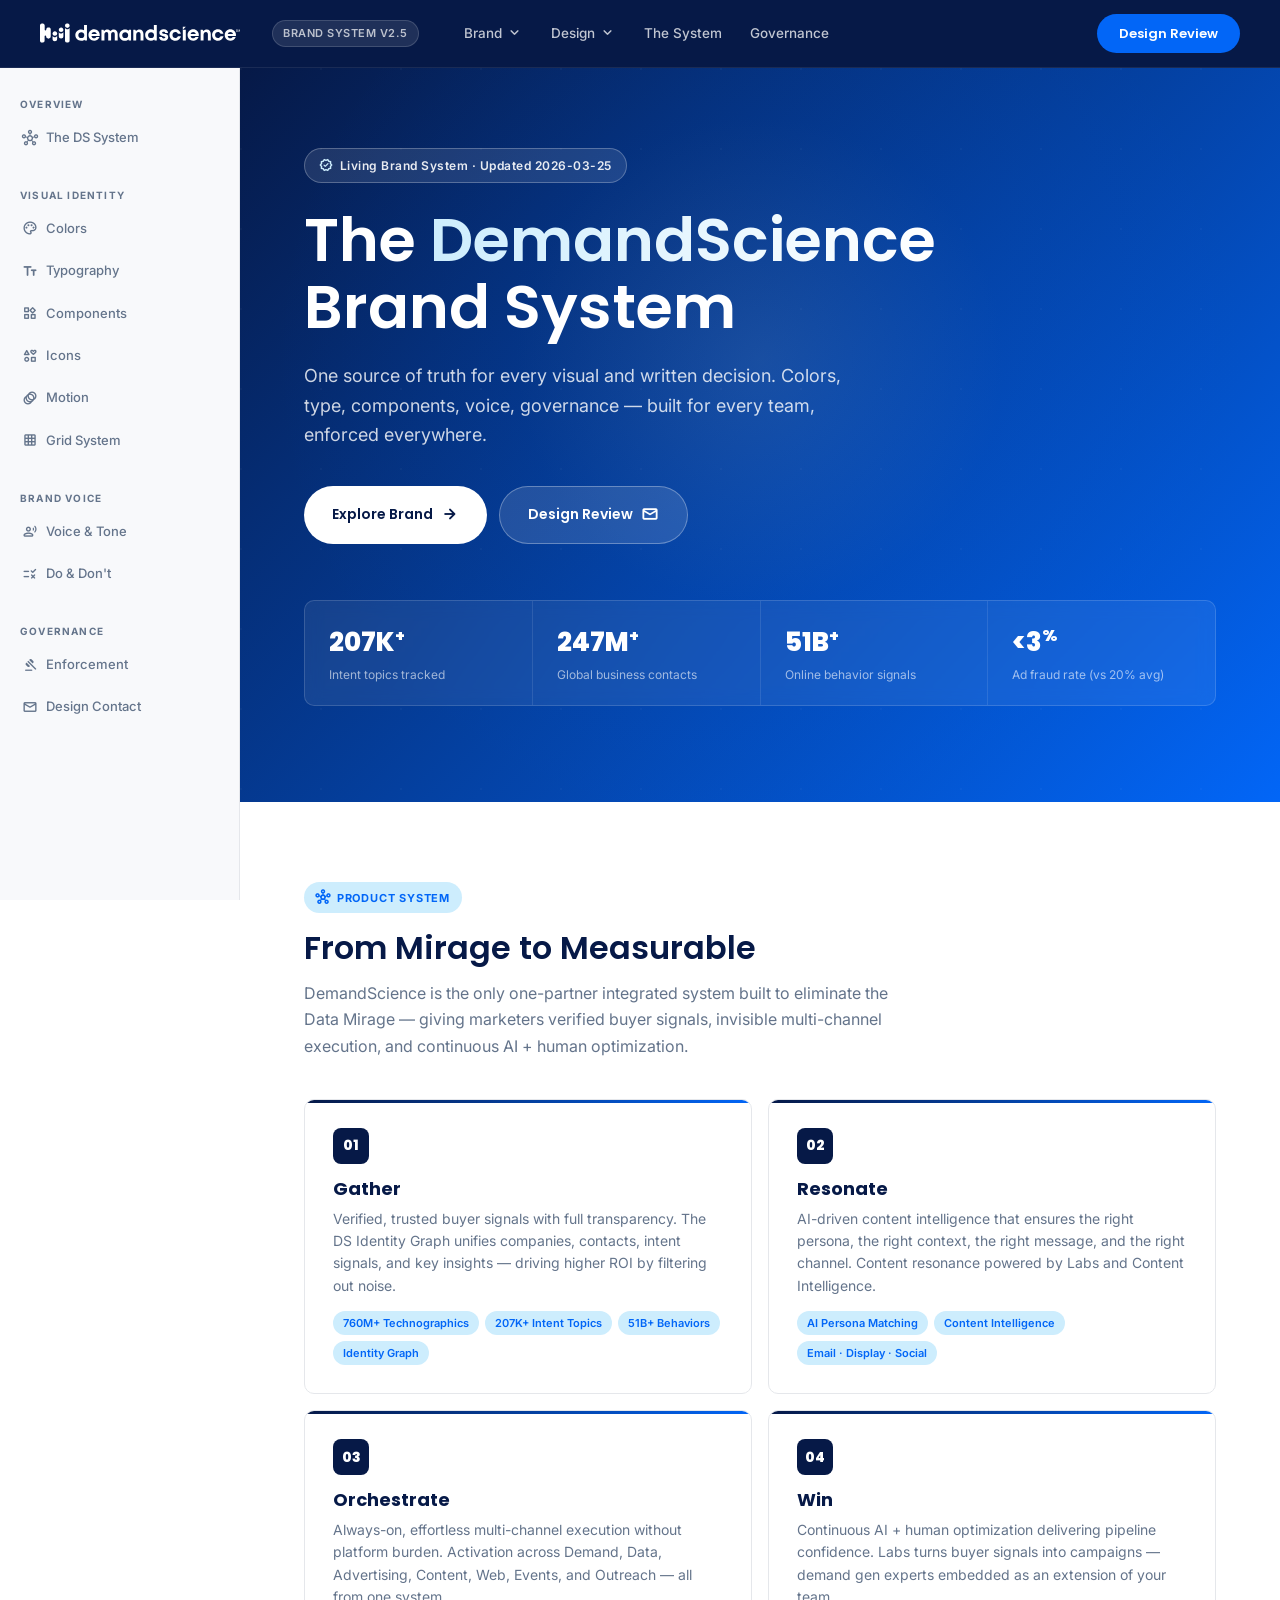
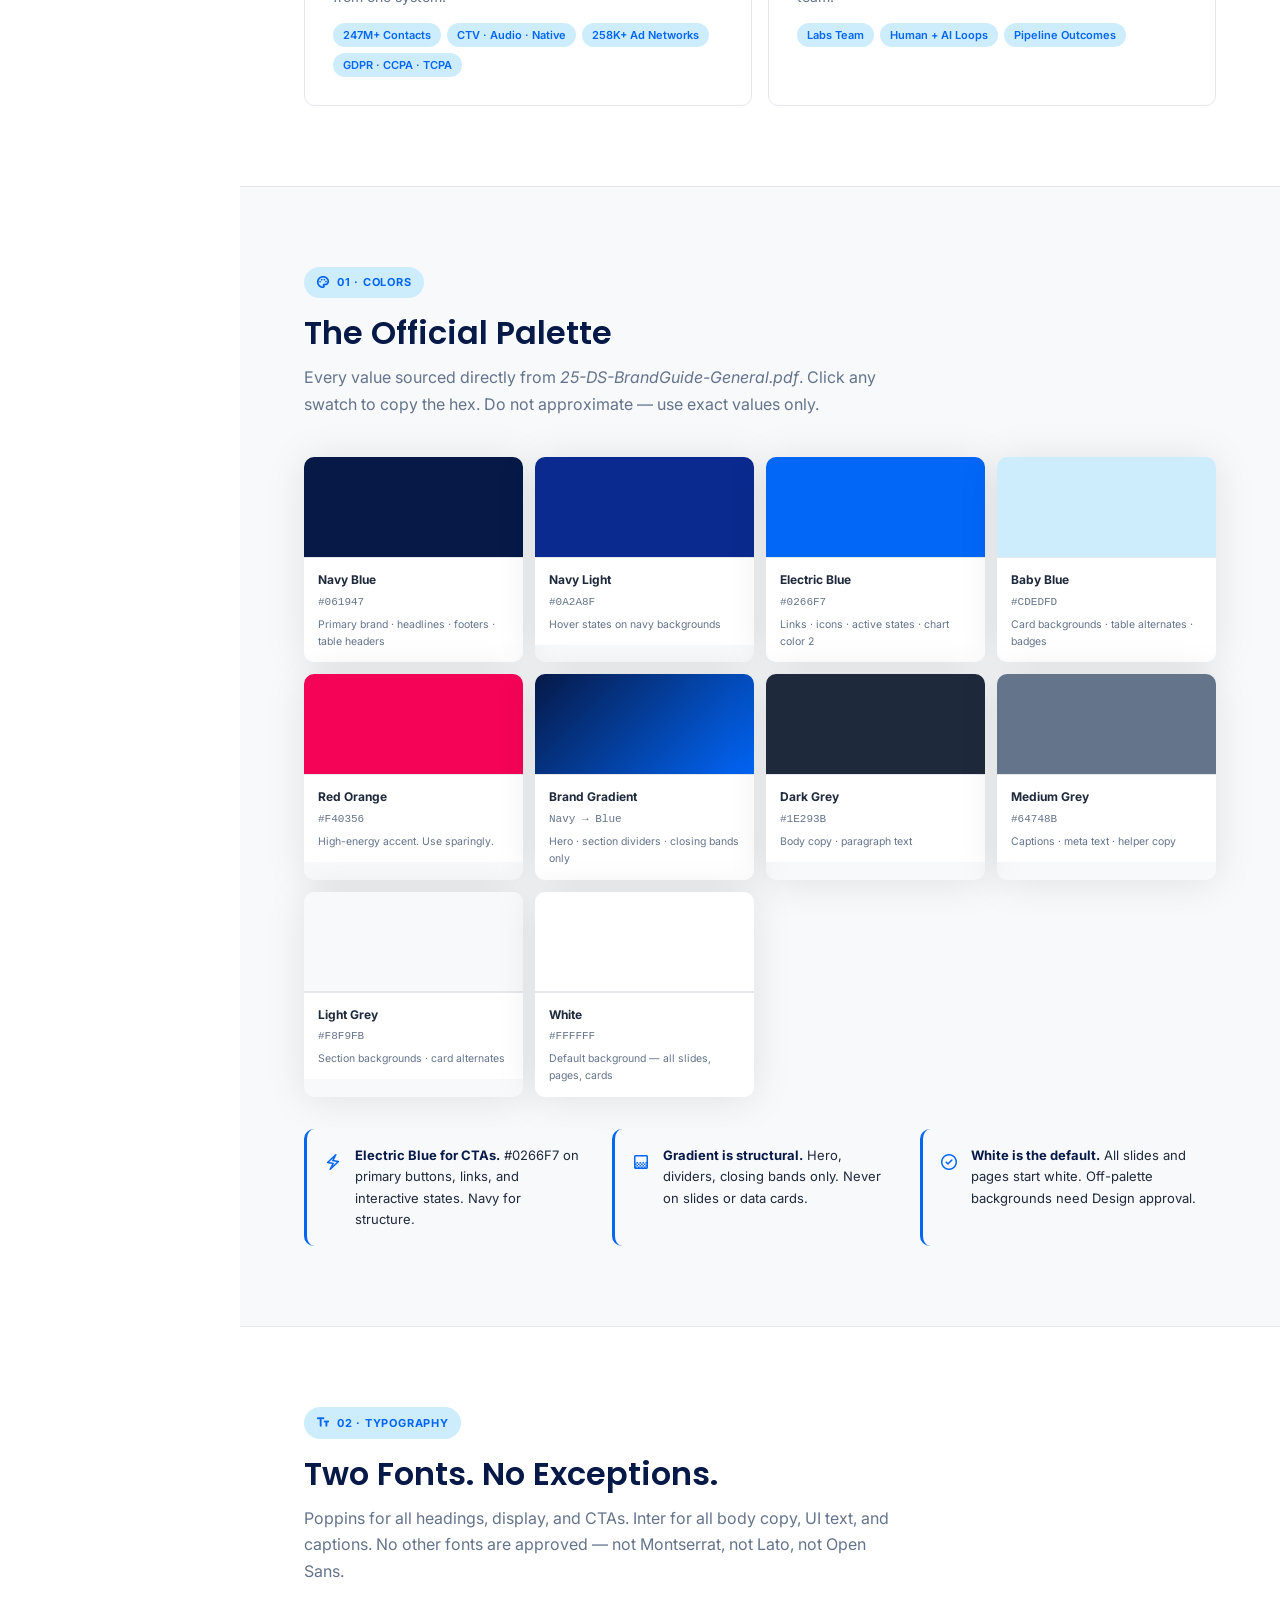
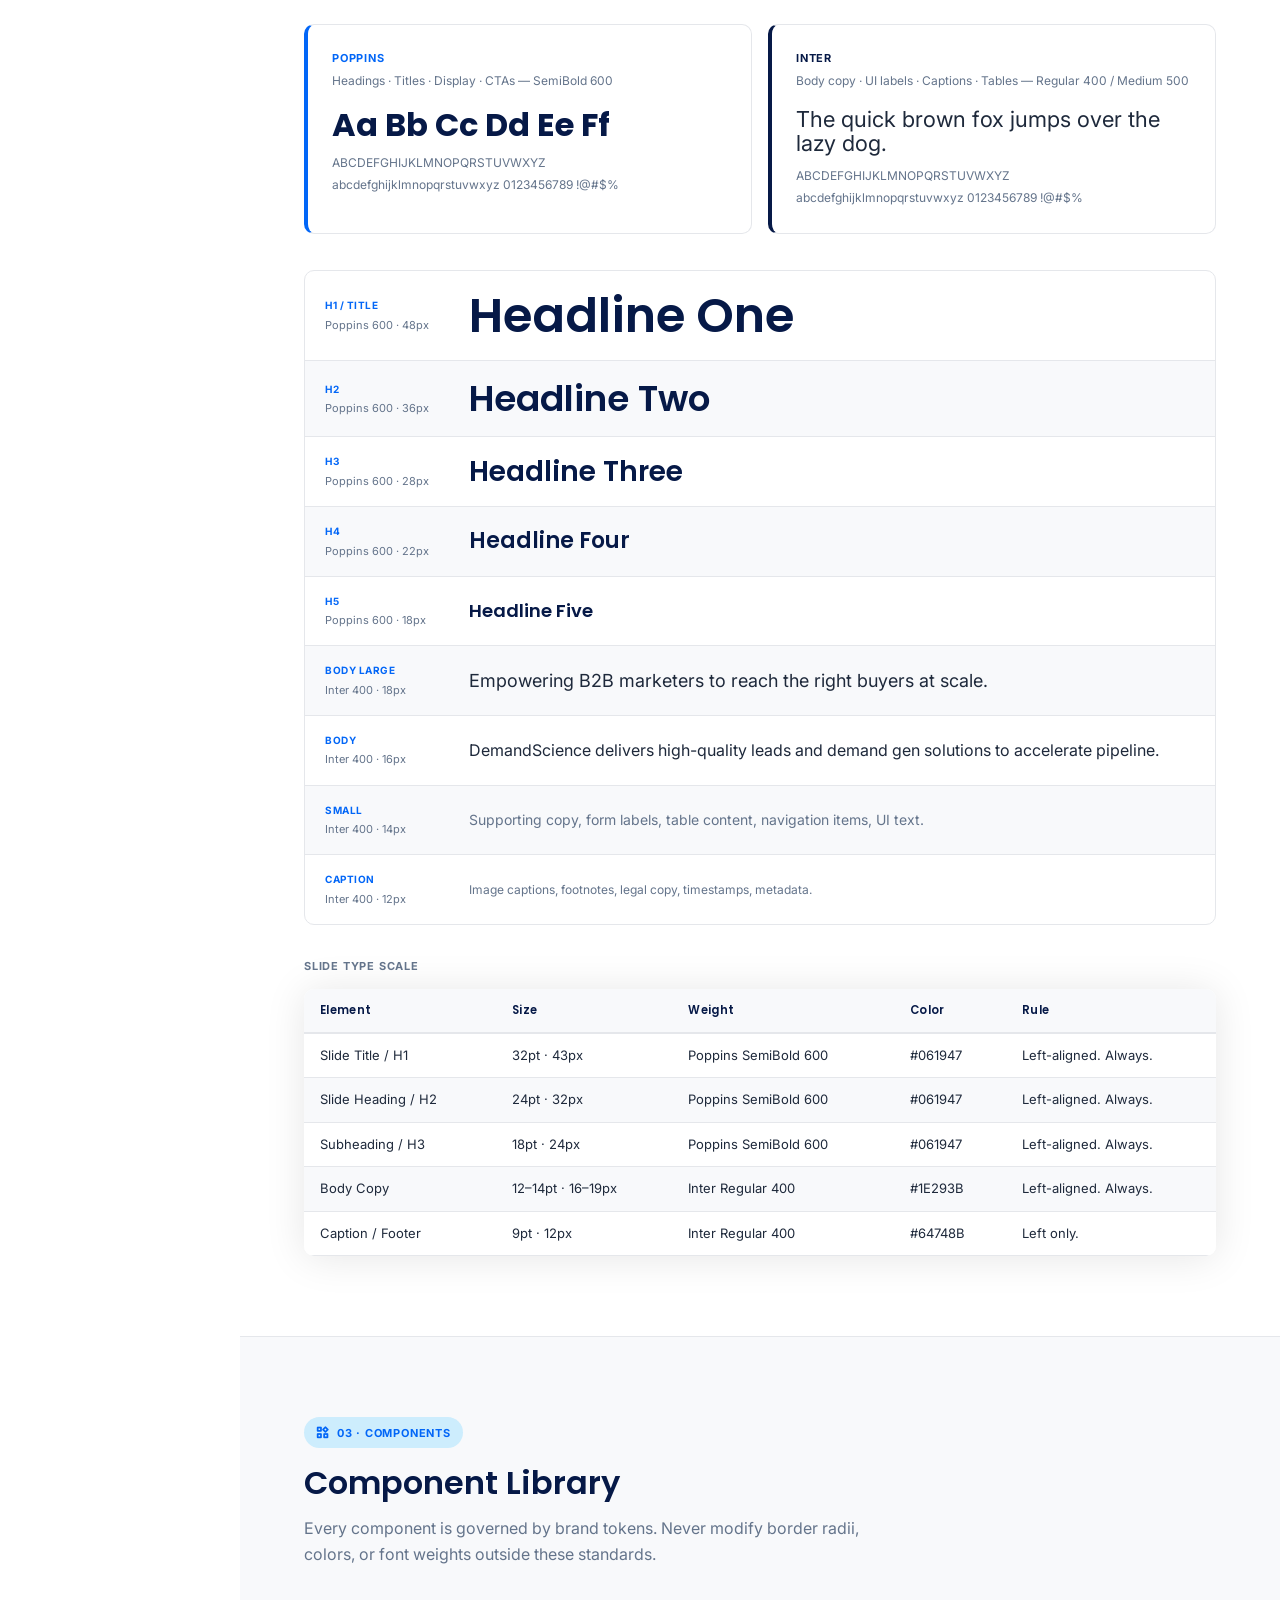
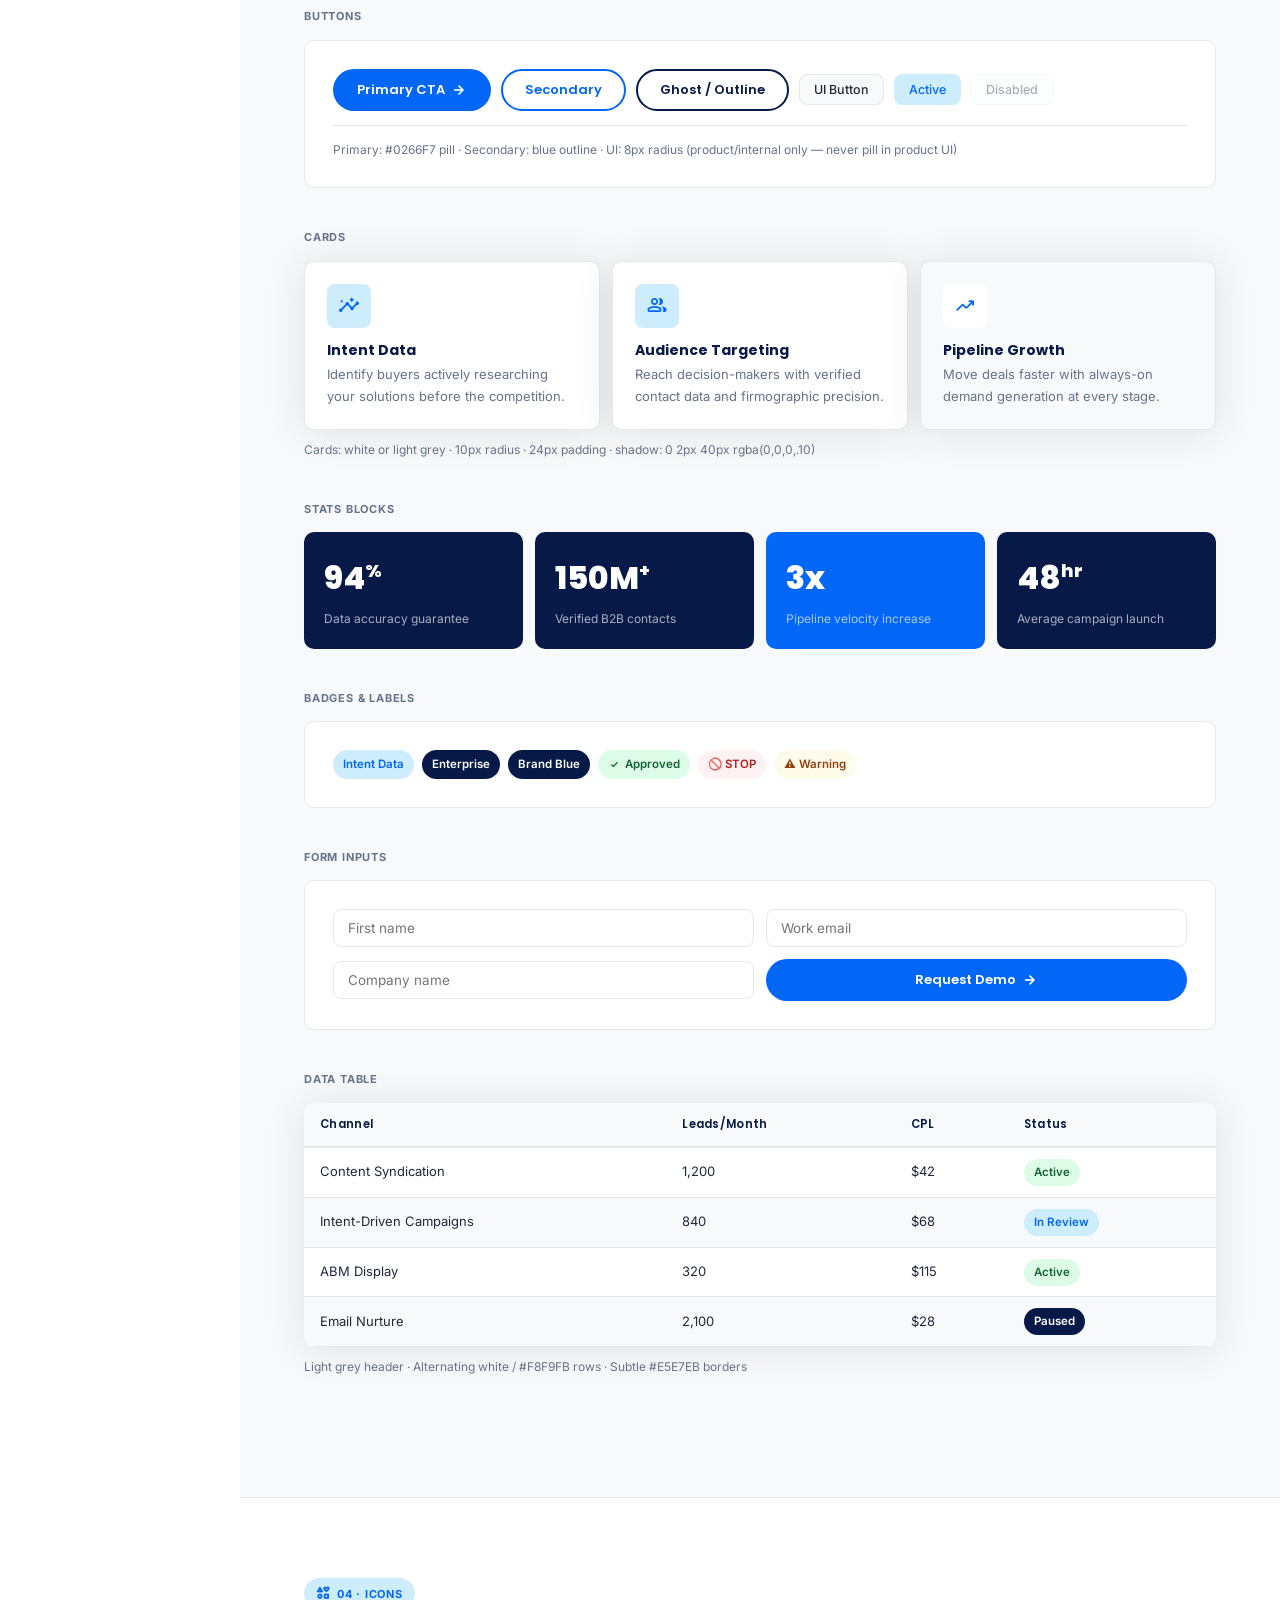
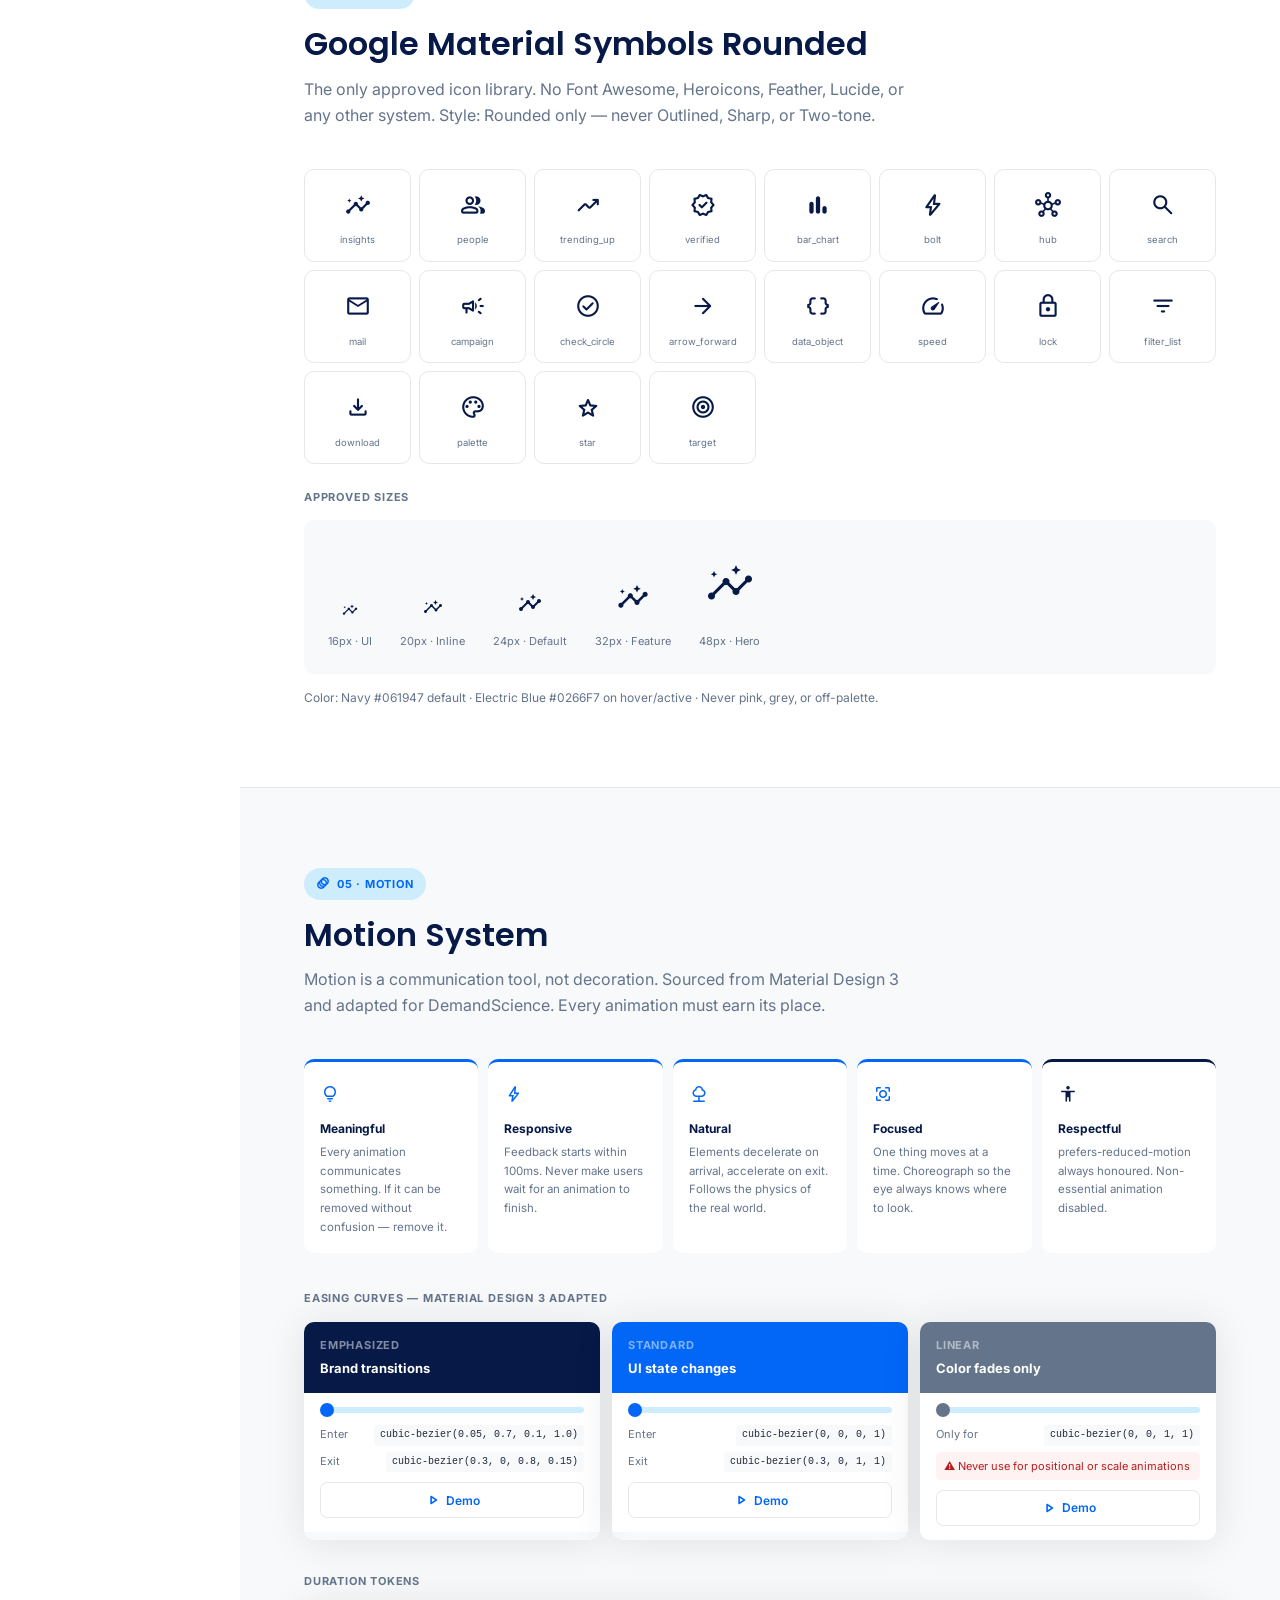
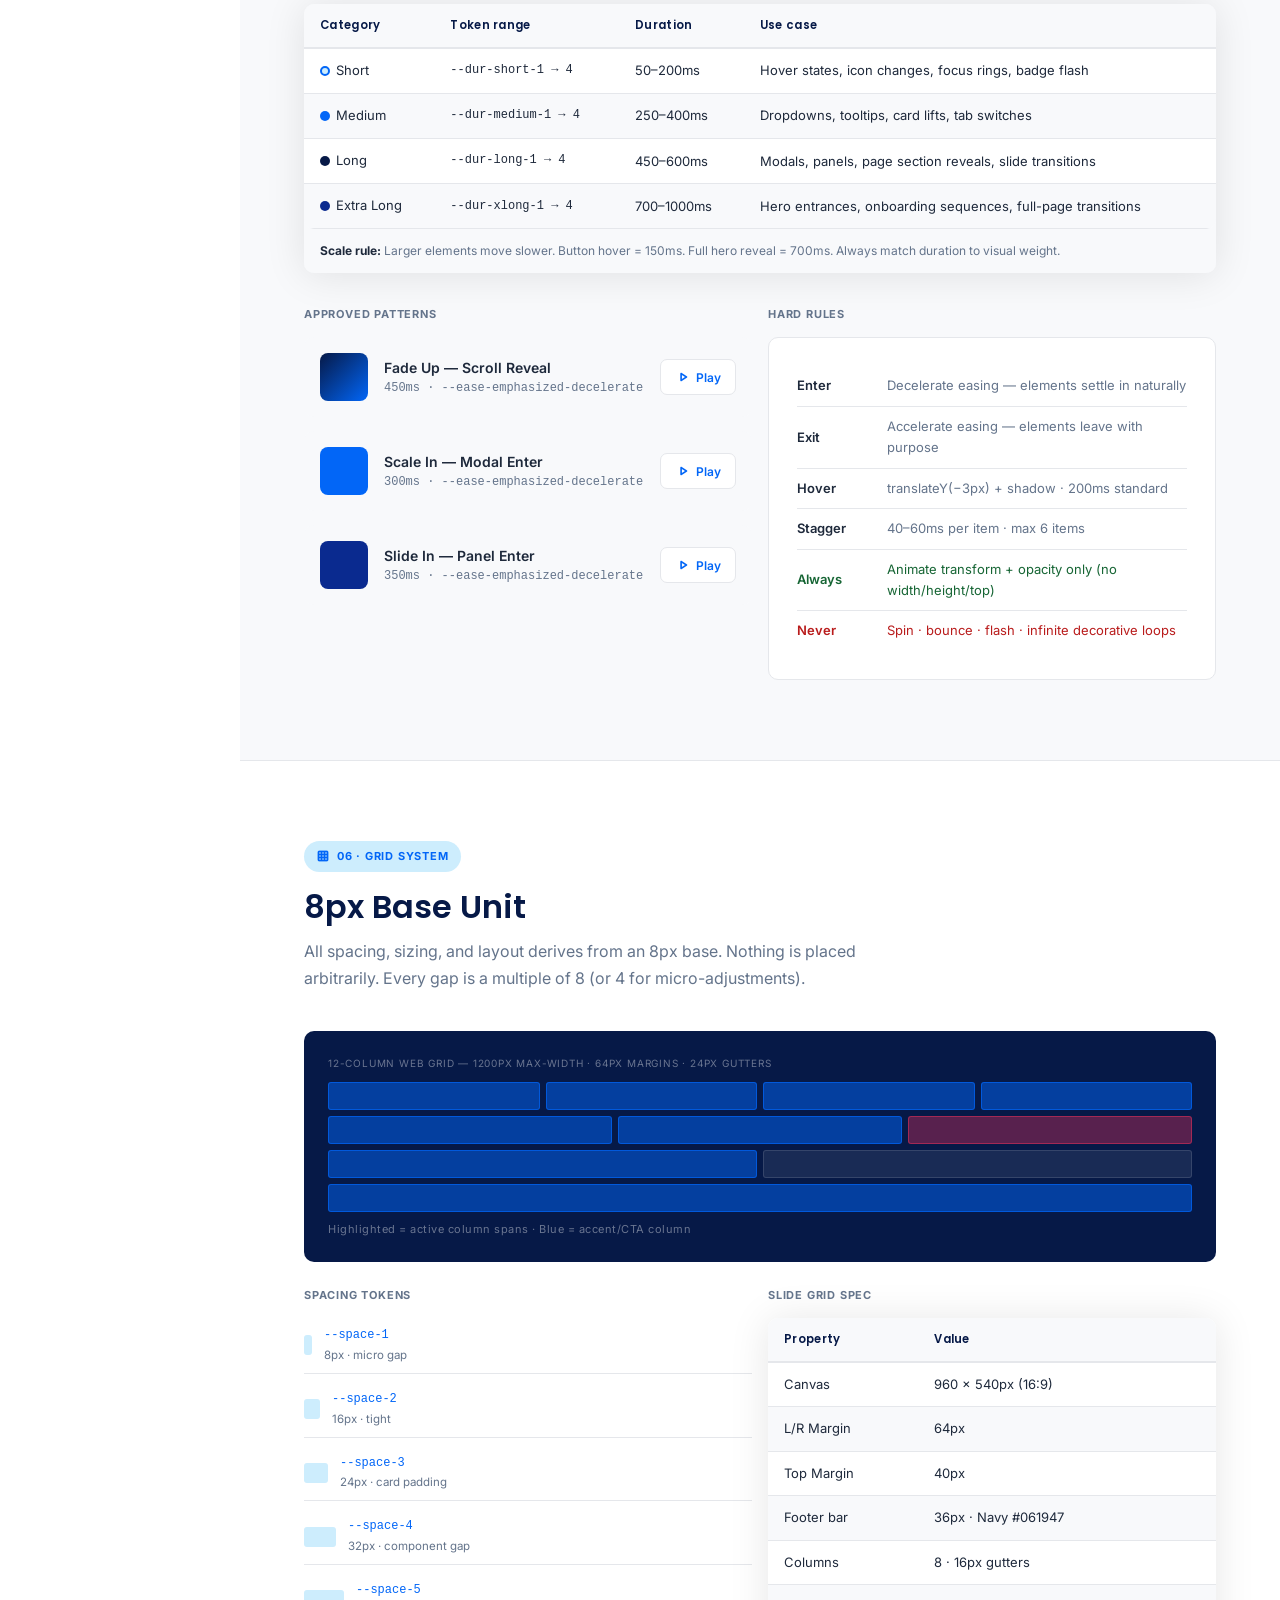
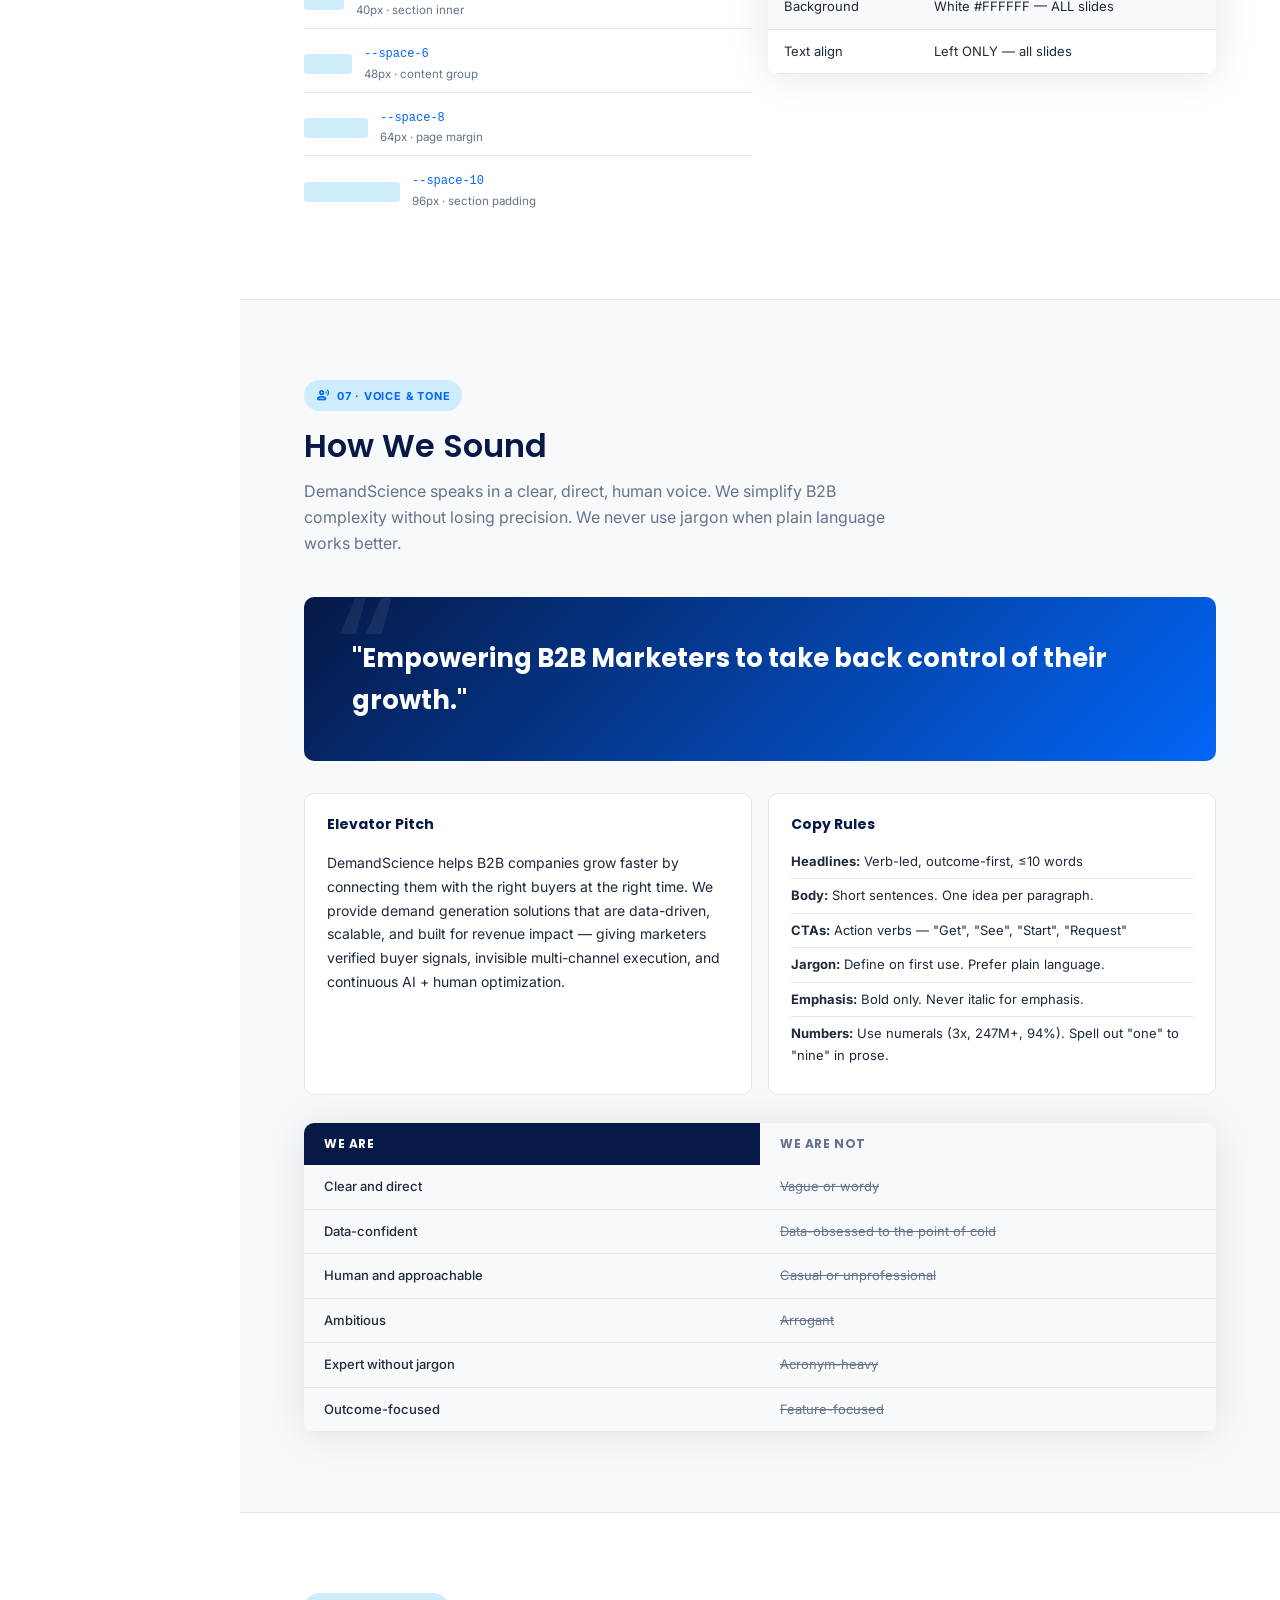
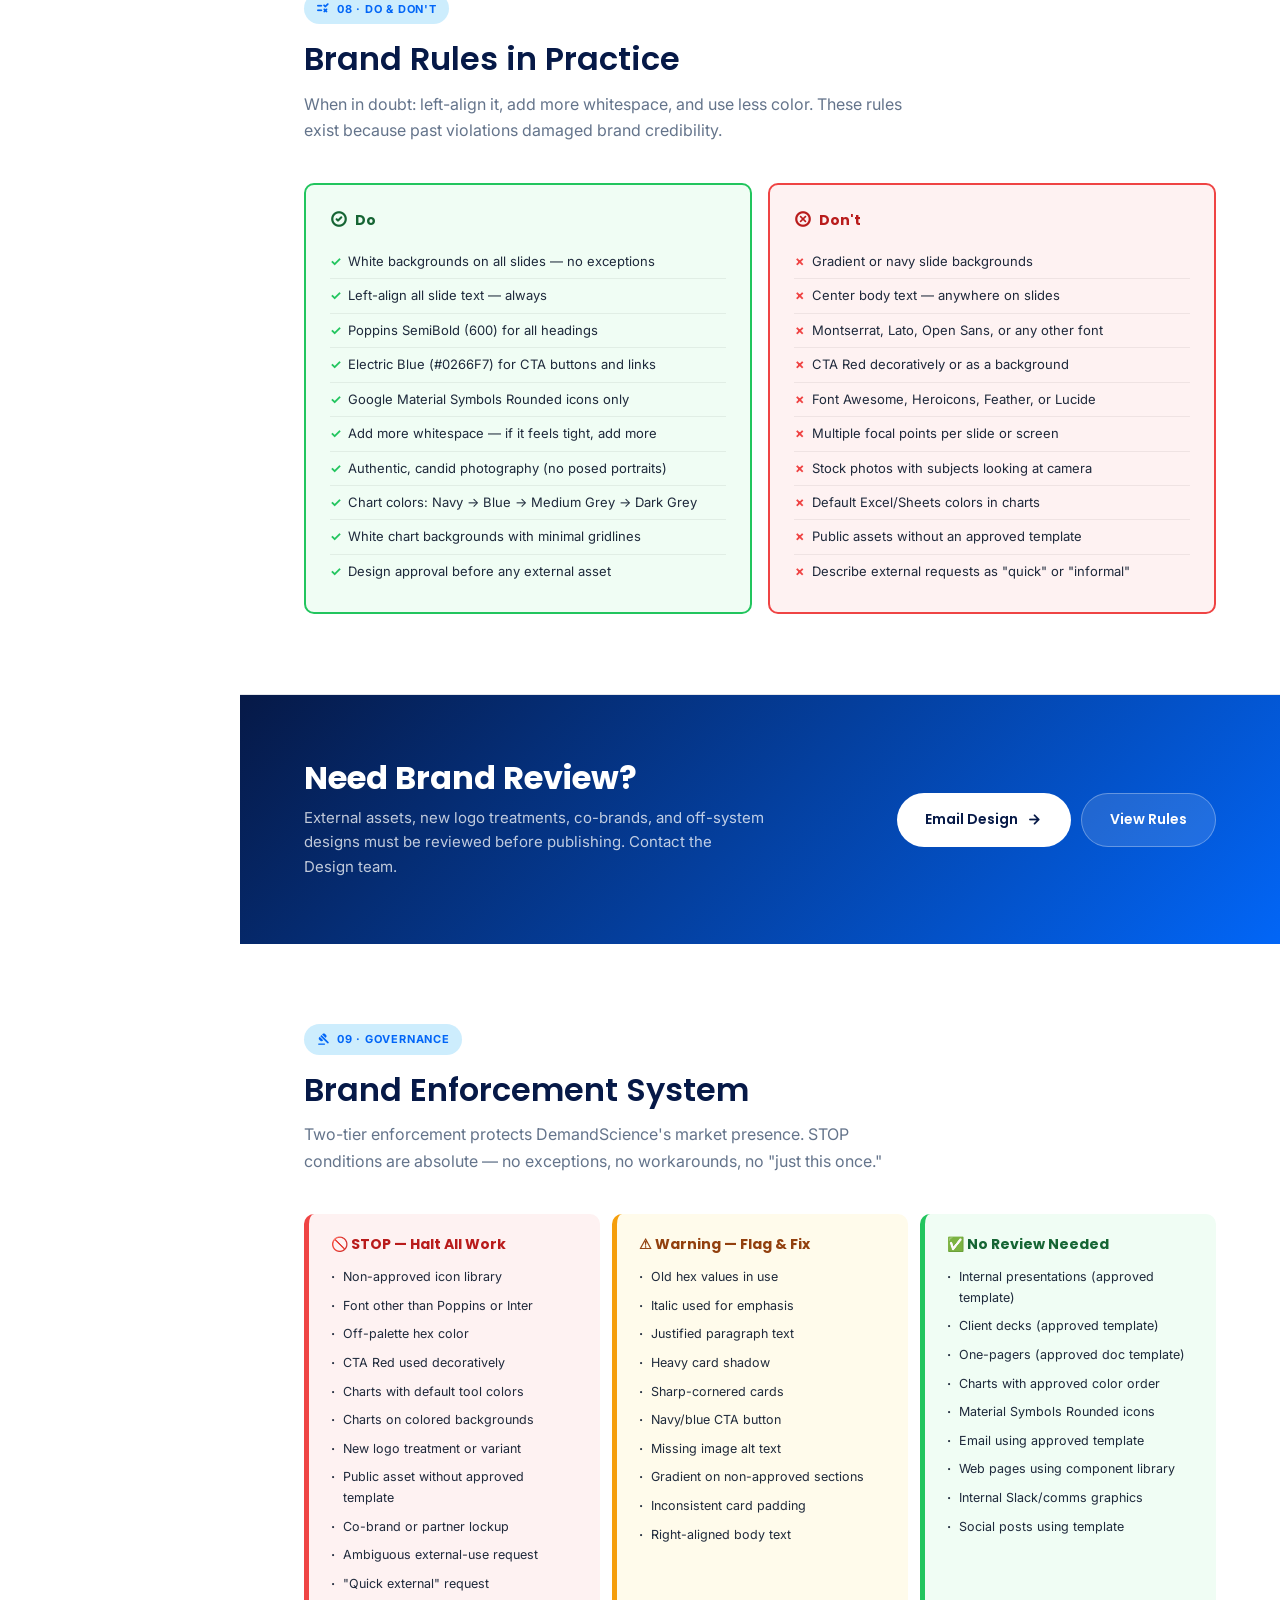
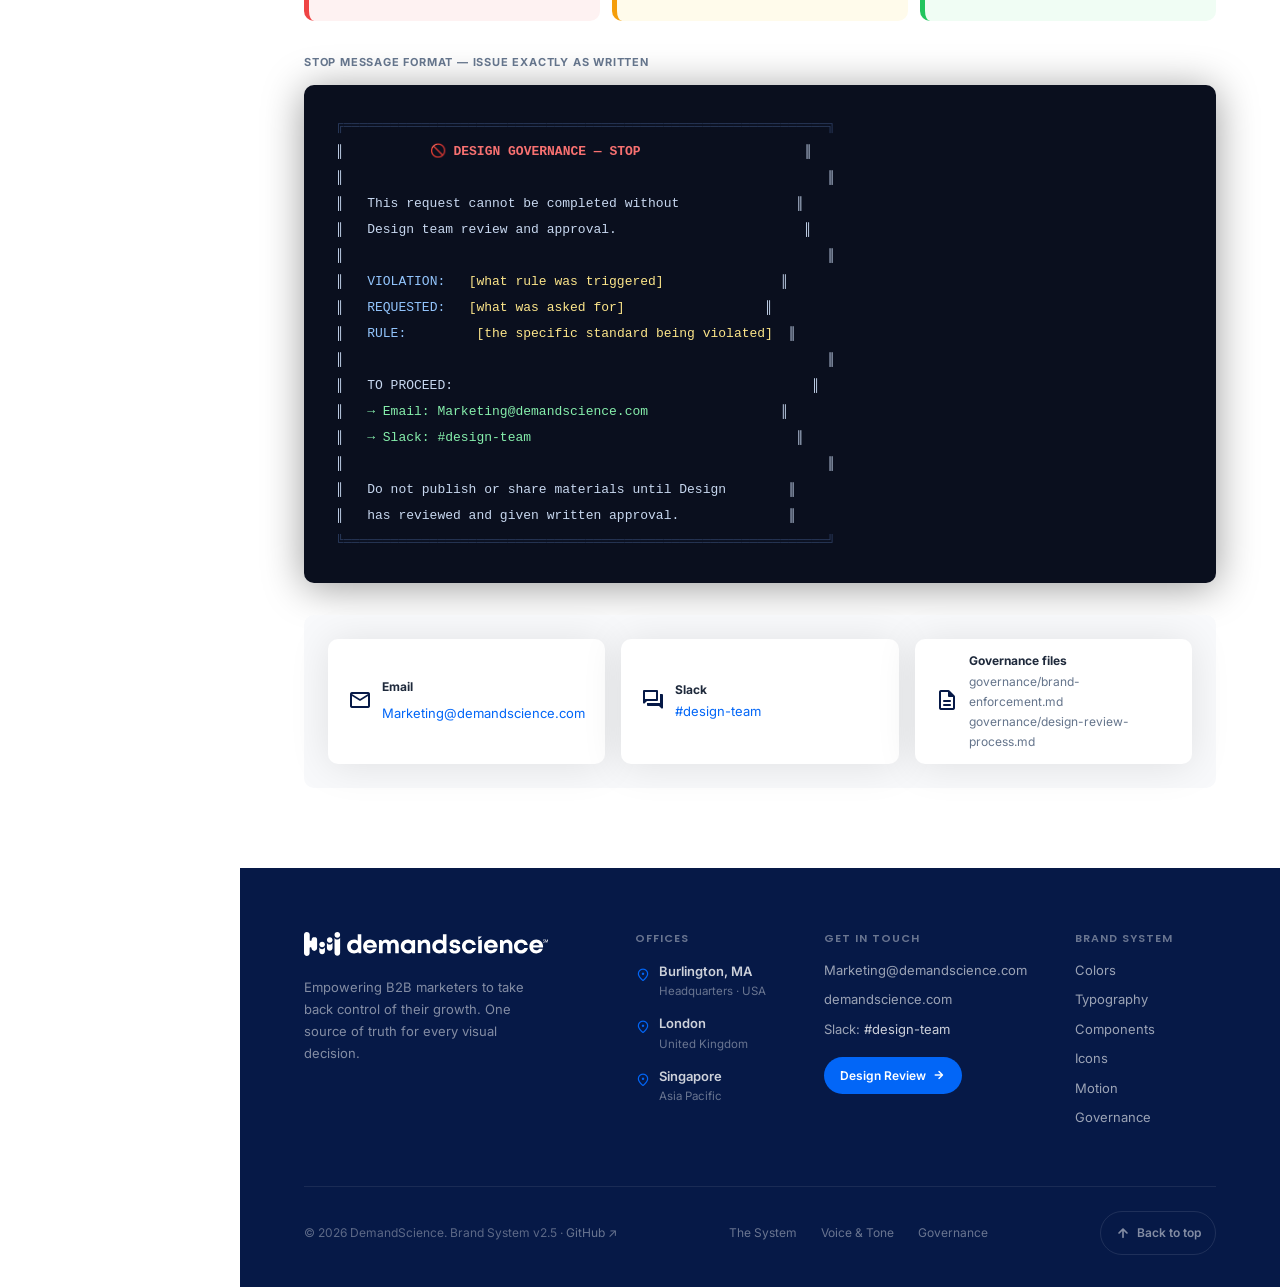
==== commit 861614ab: "UI polish — icons right-aligned, label-free forms, clean table styling - Buttons: moved icons to rig" ====
--- a/brand-guide/brand-site.html
+++ b/brand-guide/brand-site.html
@@ -385,12 +385,12 @@
 .b-amber{background:#FFFBEB;color:#92400E}
 /* Table */
 .ds-table{width:100%;border-collapse:collapse;border-radius:var(--r);overflow:hidden;box-shadow:var(--shadow)}
-.ds-table th{background:var(--navy);color:#fff;font-family:'Poppins',sans-serif;font-size:12px;font-weight:600;padding:13px 16px;text-align:left}
+.ds-table th{background:var(--lt);color:var(--navy);font-family:'Poppins',sans-serif;font-size:11.5px;font-weight:600;padding:12px 16px;text-align:left;letter-spacing:.3px;border-bottom:2px solid var(--border)}
 .ds-table td{padding:11px 16px;font-size:13px;color:var(--dark);border-bottom:1px solid var(--border)}
-.ds-table tr:nth-child(even) td{background:var(--blue-lt)}
+.ds-table tr:nth-child(even) td{background:var(--lt)}
+.ds-table tr:nth-child(odd) td{background:#fff}
 /* Input */
-.ds-input-wrap{display:grid;grid-template-columns:1fr 1fr;gap:12px}
-.field label{font-size:12px;font-weight:600;color:var(--dark);display:block;margin-bottom:5px}
+.ds-input-wrap{display:grid;grid-template-columns:1fr 1fr;gap:12px;align-items:center}
 .ds-input{
   width:100%;padding:10px 14px;border-radius:8px;
   border:1.5px solid var(--border);font-family:'Inter',sans-serif;font-size:13.5px;
@@ -1027,12 +1027,19 @@
 .band .btn-hero-primary:hover { transform:translateY(-2px); box-shadow:0 8px 24px rgba(0,0,0,.25); }
 .band .btn-hero-outline:hover { background:rgba(255,255,255,.18); border-color:rgba(255,255,255,.6); transform:translateY(-2px); }
 
+/* ── TABLE — clean white/grey ───────────────────── */
+.ds-table th{
+  background:var(--lt);color:var(--navy);
+  border-bottom:2px solid var(--border);
+}
+.ds-table tr:nth-child(even) td{background:var(--lt)}
+.ds-table tr:nth-child(odd) td{background:#fff}
 /* ── TABLE ROWS — hover state ───────────────────── */
 .ds-table tbody tr {
   transition:background 120ms var(--ease-std);
 }
 .ds-table tbody tr:hover td {
-  background:rgba(2,102,247,.08) !important;
+  background:rgba(2,102,247,.05) !important;
 }
 
 /* ── BADGE ENTER ANIMATION ───────────────────────── */
@@ -1118,12 +1125,12 @@
     <p>One source of truth for every visual and written decision. Colors, type, components, voice, governance — built for every team, enforced everywhere.</p>
     <div class="hero-btns">
       <a href="#colors" class="btn-hero-primary">
-        <span style="font-family:'Material Symbols Rounded';font-size:18px">explore</span>
         Explore Brand
+        <span style="font-family:'Material Symbols Rounded';font-size:18px">arrow_forward</span>
       </a>
       <a href="mailto:Marketing@demandscience.com" class="btn-hero-outline">
+        Design Review
         <span style="font-family:'Material Symbols Rounded';font-size:18px">mail</span>
-        Design Review
       </a>
     </div>
     <div class="hero-stats">
@@ -1308,7 +1315,7 @@
       <div class="comp-label">Buttons</div>
       <div class="comp-canvas">
         <div class="btn-row">
-          <button class="btn-p"><span style="font-family:'Material Symbols Rounded';font-size:16px">arrow_forward</span>Primary CTA</button>
+          <button class="btn-p">Primary CTA <span style="font-family:'Material Symbols Rounded';font-size:16px">arrow_forward</span></button>
           <button class="btn-s">Secondary</button>
           <button class="btn-g">Ghost / Outline</button>
           <button class="btn-ui">UI Button</button>
@@ -1357,10 +1364,10 @@
       <div class="comp-label">Form Inputs</div>
       <div class="comp-canvas">
         <div class="ds-input-wrap">
-          <div class="field"><label>First Name</label><input class="ds-input" type="text" placeholder="Jane"></div>
-          <div class="field"><label>Work Email</label><input class="ds-input" type="email" placeholder="jane@company.com"></div>
-          <div class="field"><label>Company</label><input class="ds-input" type="text" placeholder="Acme Corp"></div>
-          <div class="field" style="display:flex;align-items:flex-end"><button class="btn-p" style="width:100%"><span style="font-family:'Material Symbols Rounded';font-size:16px">send</span>Request Demo</button></div>
+          <input class="ds-input" type="text" placeholder="First name" aria-label="First name">
+          <input class="ds-input" type="email" placeholder="Work email" aria-label="Work email">
+          <input class="ds-input" type="text" placeholder="Company name" aria-label="Company name">
+          <button class="btn-p" style="width:100%;justify-content:center">Request Demo <span style="font-family:'Material Symbols Rounded';font-size:16px">arrow_forward</span></button>
         </div>
       </div>
     </div>
@@ -1376,7 +1383,7 @@
           <tr><td>Email Nurture</td><td>2,100</td><td>$28</td><td><span class="badge b-navy">Paused</span></td></tr>
         </tbody>
       </table>
-      <p style="font-size:12px;color:var(--mid);margin-top:10px">Navy header · Alternating white / Baby Blue (#CDEDFD) rows · Light grey borders #E5E7EB</p>
+      <p style="font-size:12px;color:var(--mid);margin-top:10px">Light grey header · Alternating white / #F8F9FB rows · Subtle #E5E7EB borders</p>
     </div>
   </div>
 </section>
@@ -1741,7 +1748,7 @@
       <p>External assets, new logo treatments, co-brands, and off-system designs must be reviewed before publishing. Contact the Design team.</p>
     </div>
     <div class="band-btns">
-      <a href="mailto:Marketing@demandscience.com" class="btn-hero-primary"><span style="font-family:'Material Symbols Rounded';font-size:17px">mail</span>Email Design</a>
+      <a href="mailto:Marketing@demandscience.com" class="btn-hero-primary">Email Design <span style="font-family:'Material Symbols Rounded';font-size:17px">arrow_forward</span></a>
       <a href="#governance" class="btn-hero-outline">View Rules</a>
     </div>
   </div>
@@ -1881,7 +1888,7 @@
       <a href="https://www.demandscience.com" target="_blank" rel="noopener">demandscience.com</a>
       <p style="margin-top:8px">Slack: <span style="color:rgba(255,255,255,.8)">#design-team</span></p>
       <a href="mailto:Marketing@demandscience.com" style="display:inline-flex;align-items:center;gap:6px;margin-top:8px;background:var(--blue);color:#fff;padding:8px 16px;border-radius:100px;font-size:12px;font-weight:600">
-        <span style="font-family:'Material Symbols Rounded';font-size:14px">mail</span>Design Review
+        Design Review <span style="font-family:'Material Symbols Rounded';font-size:14px">arrow_forward</span>
       </a>
     </div>
 
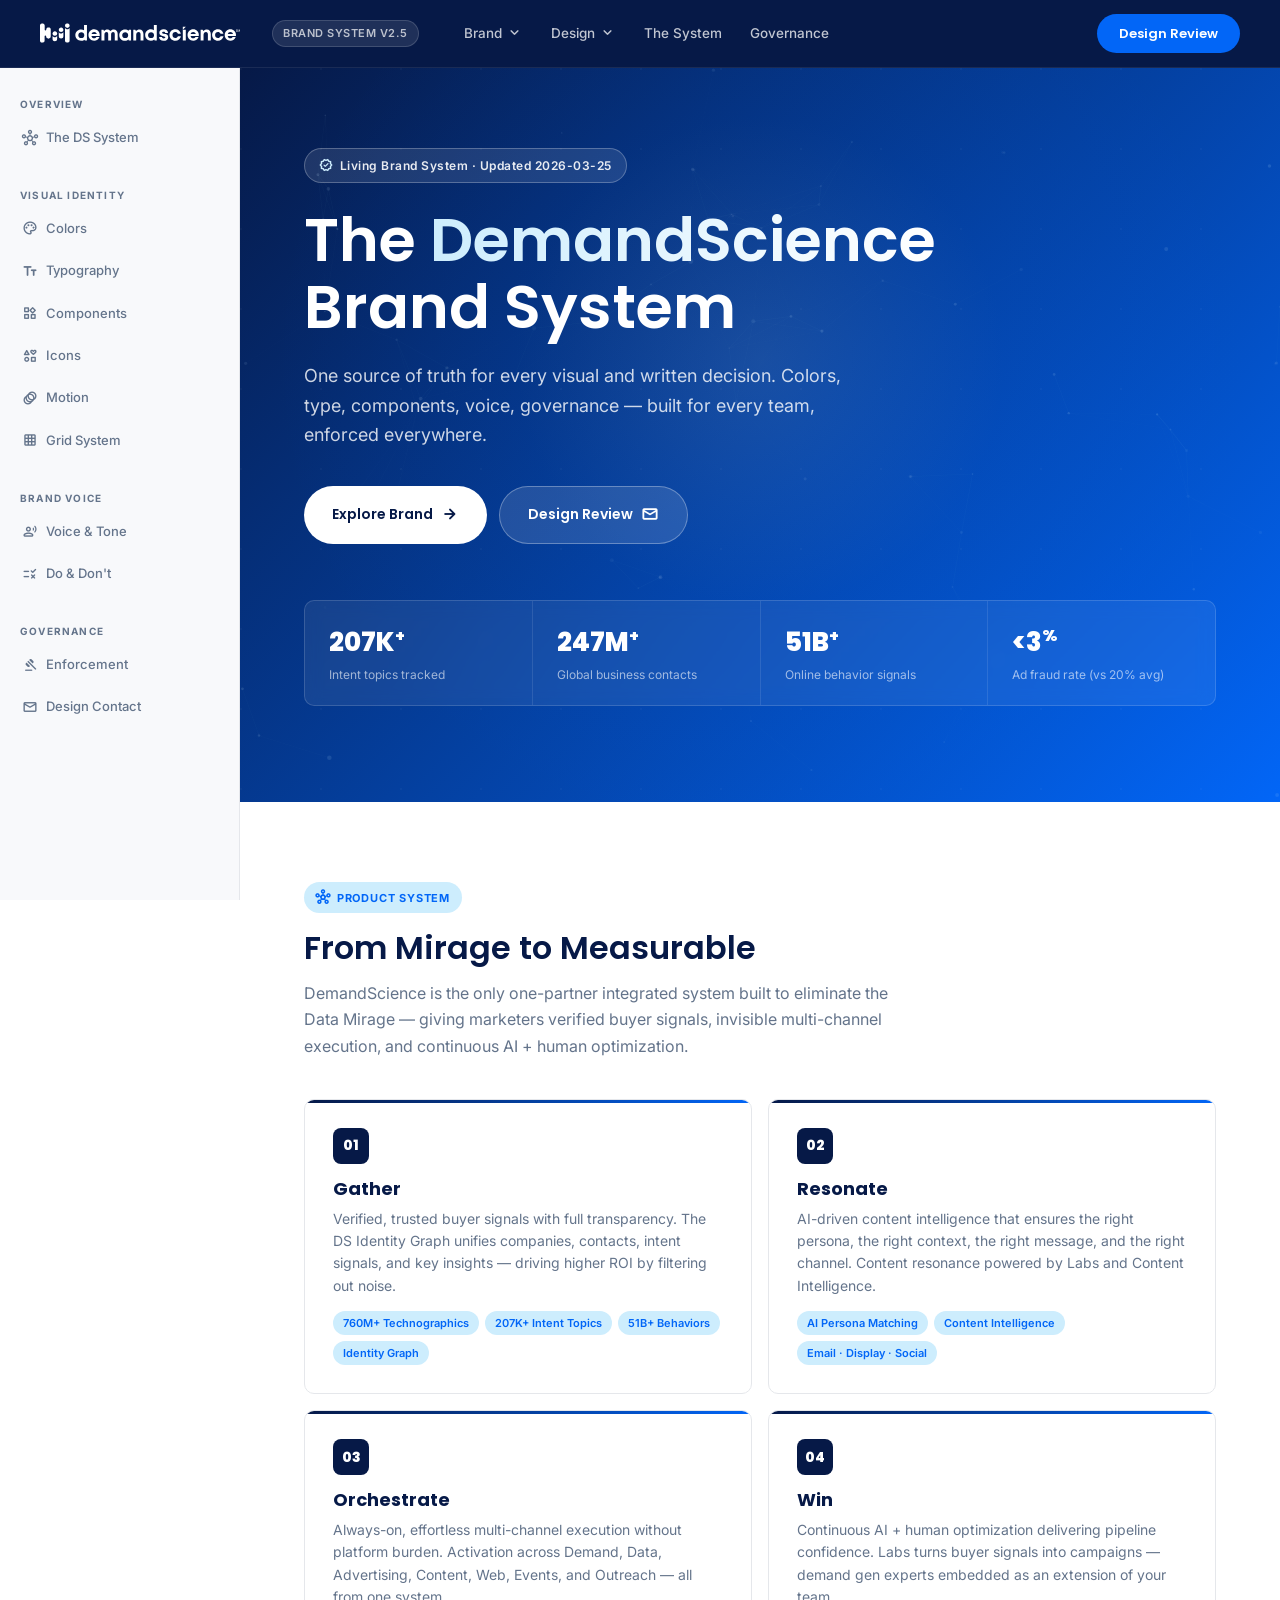
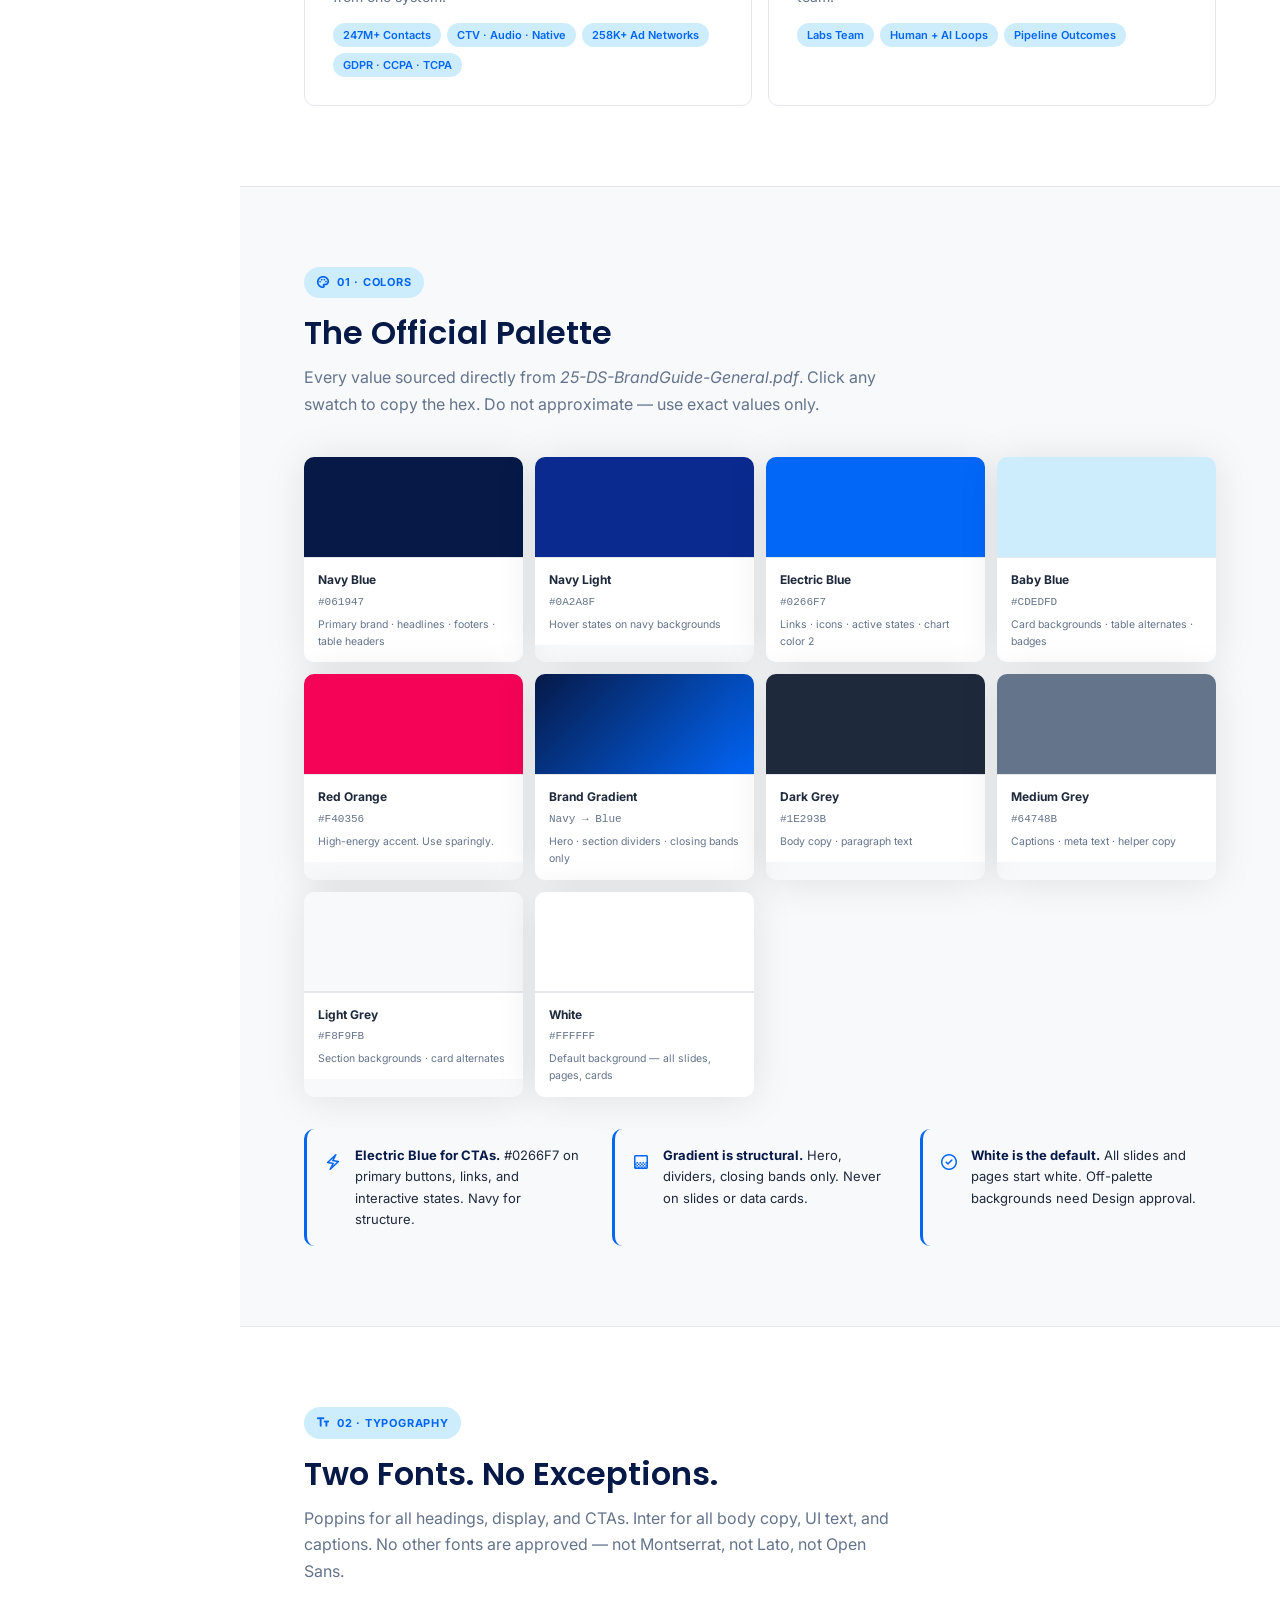
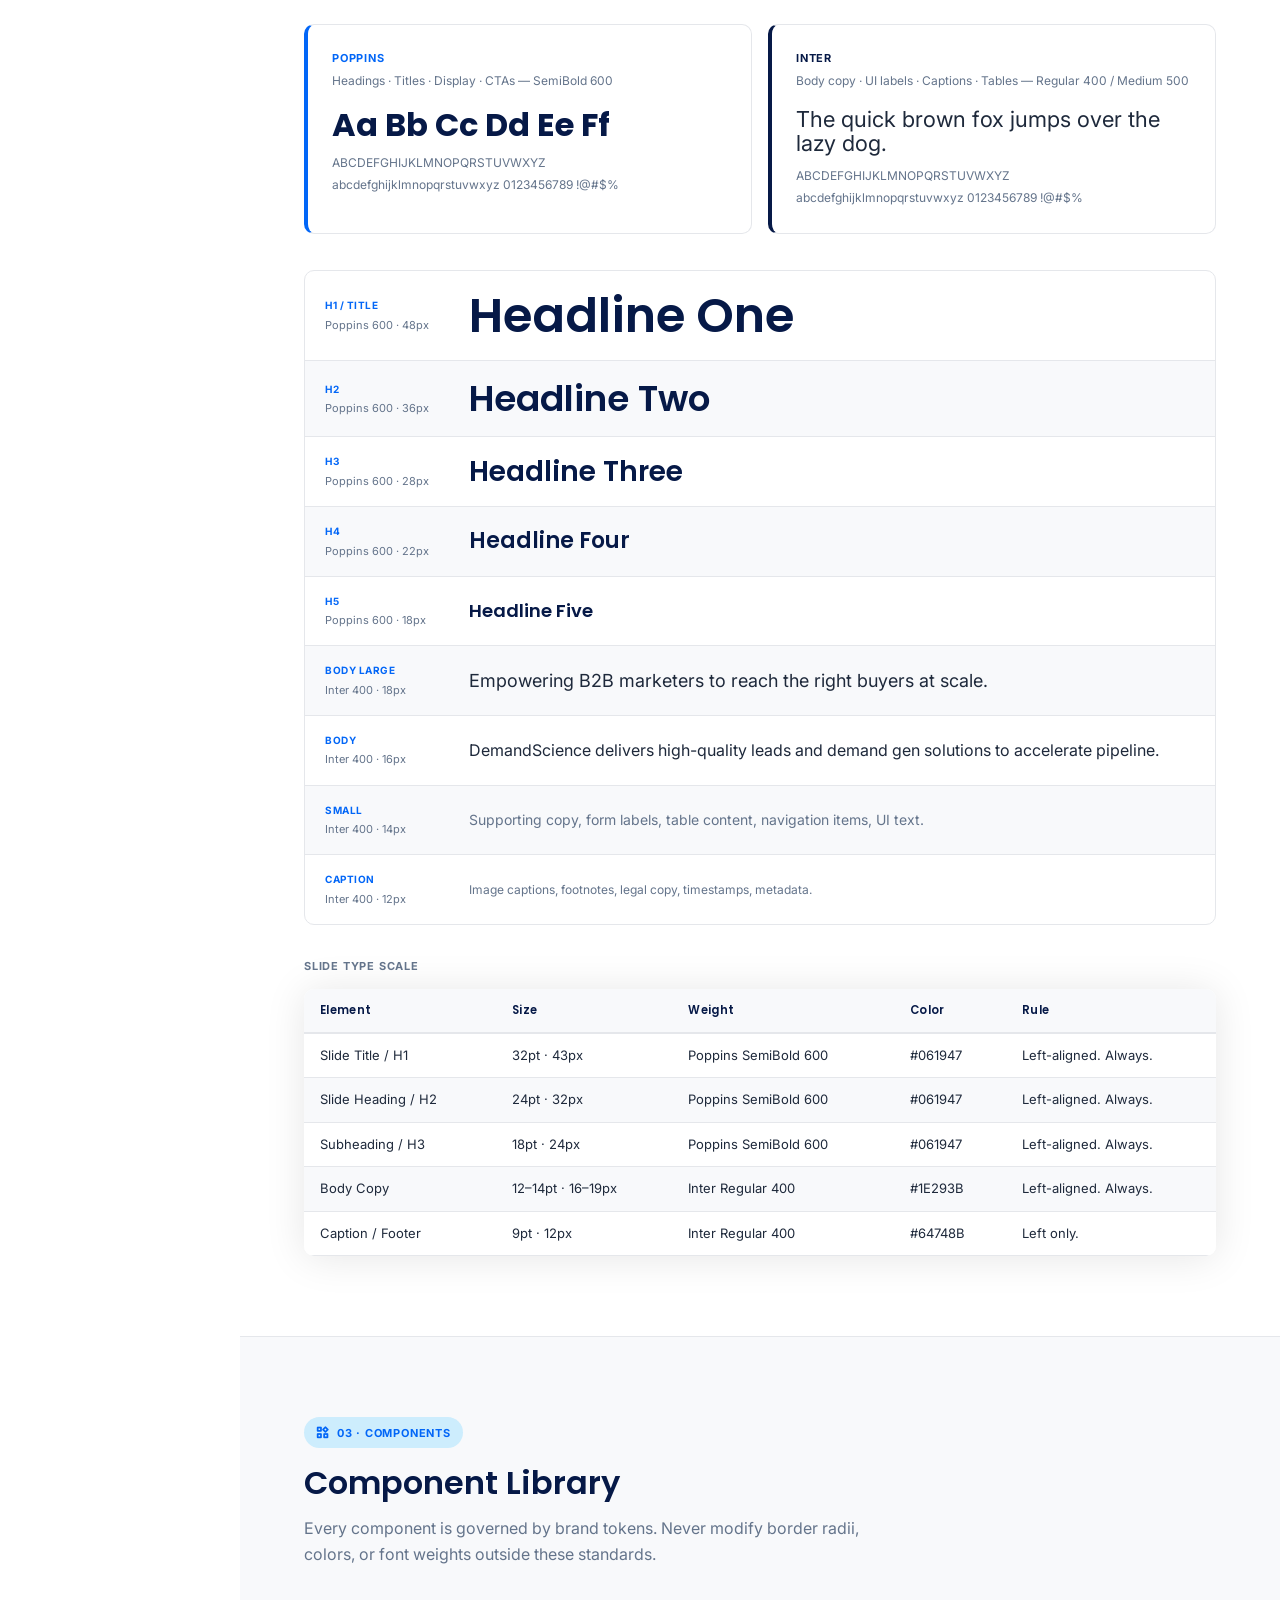
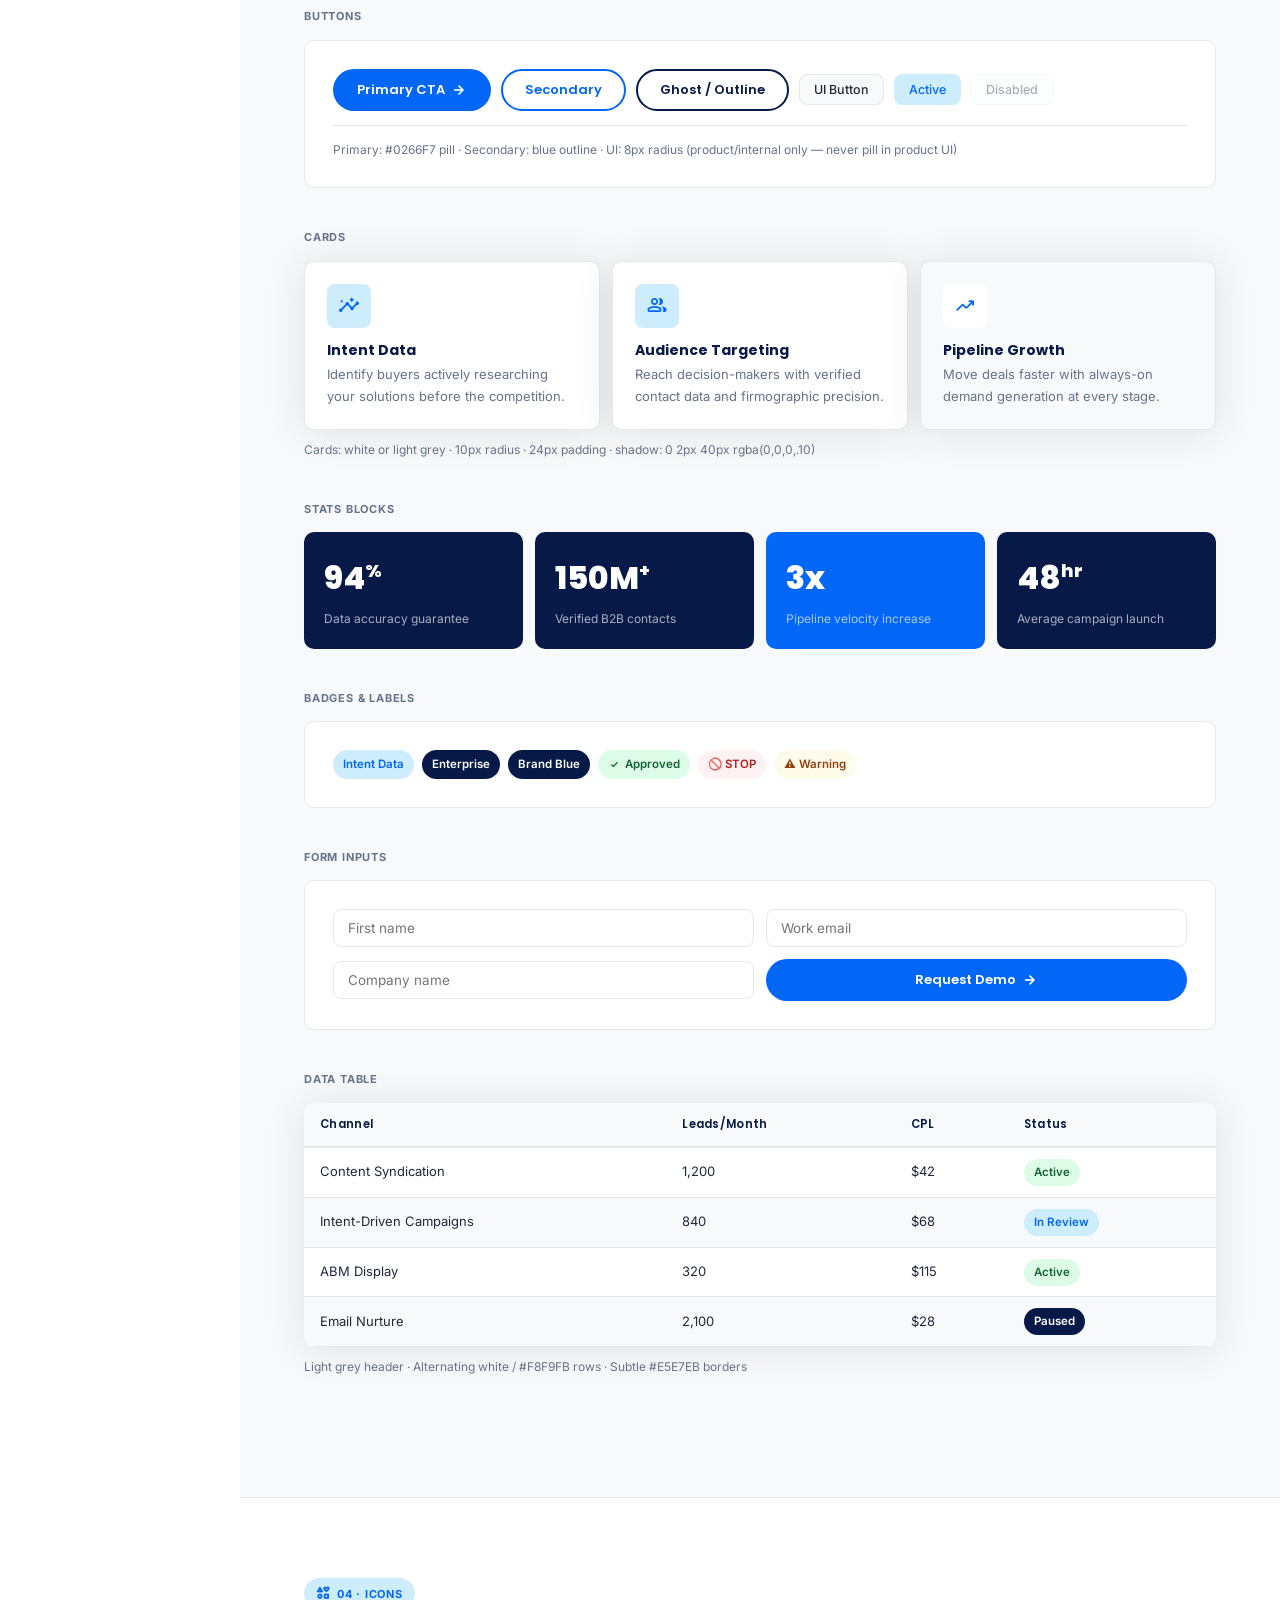
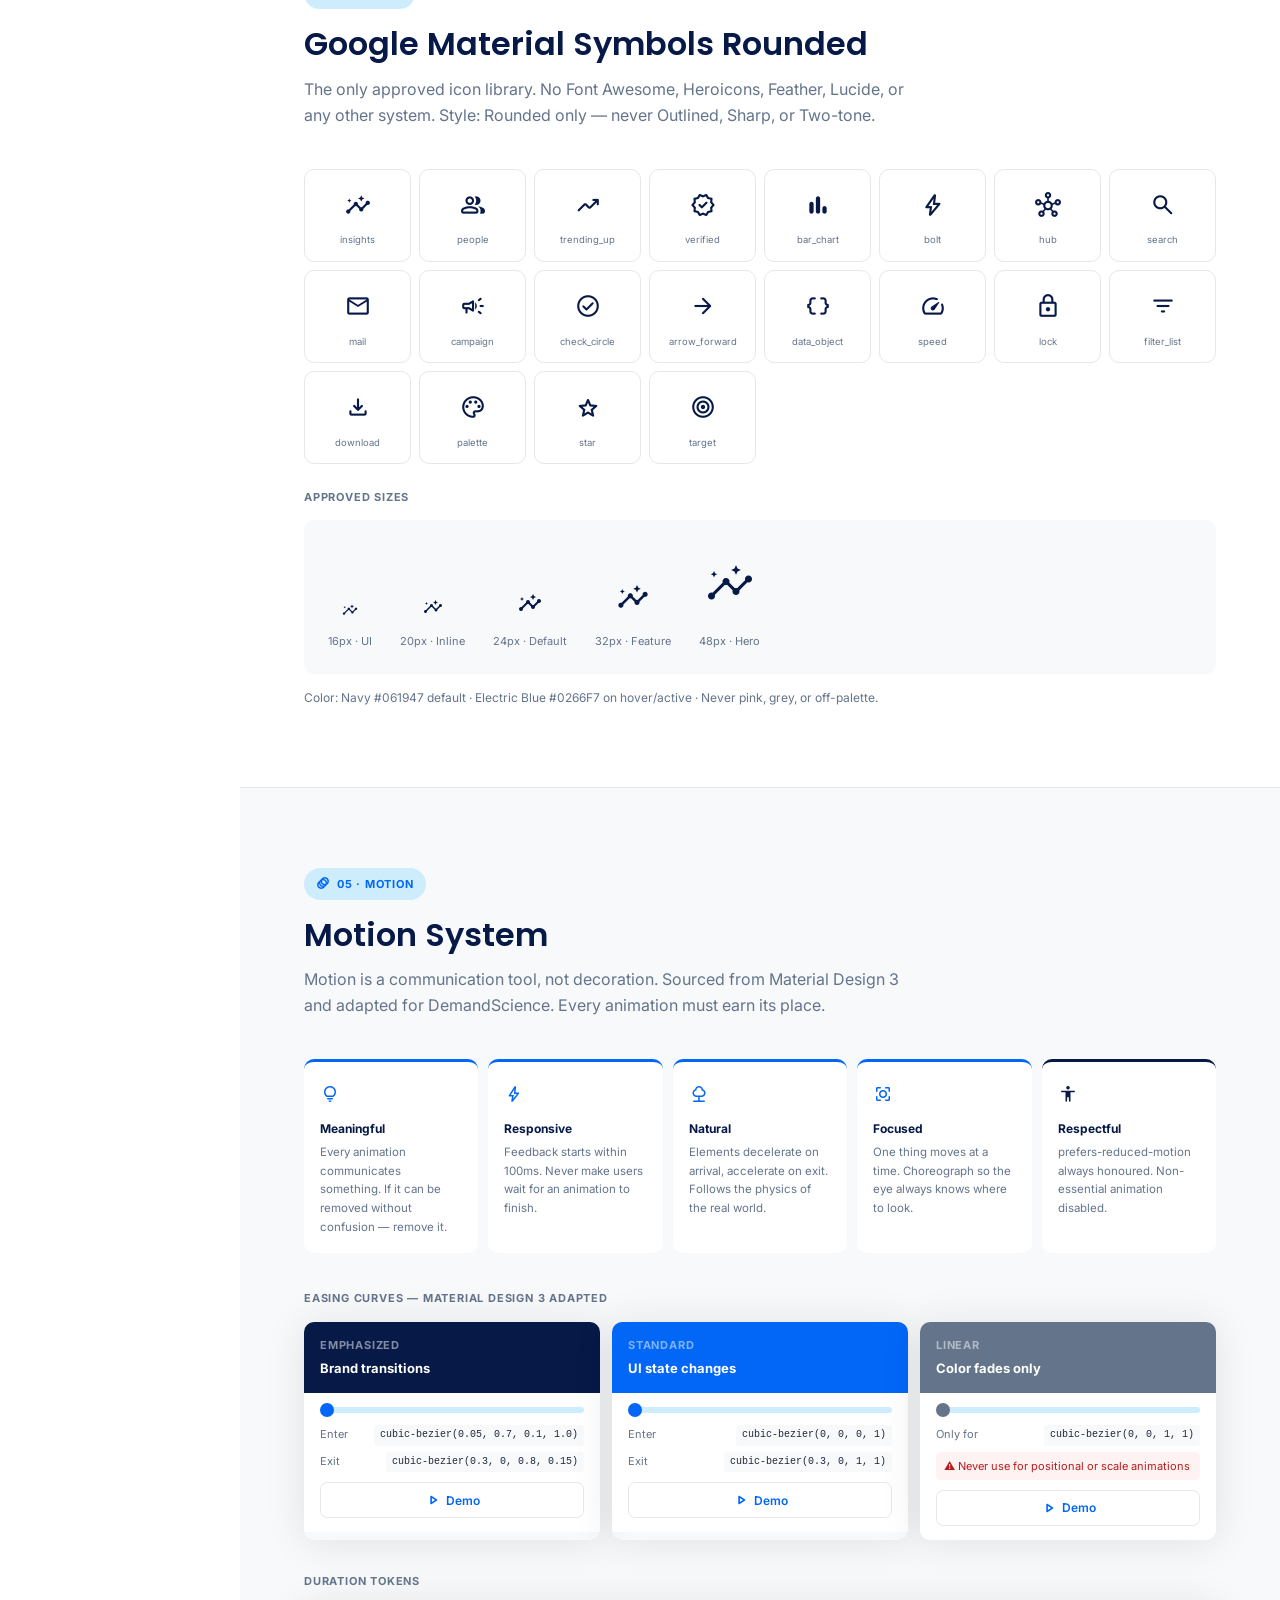
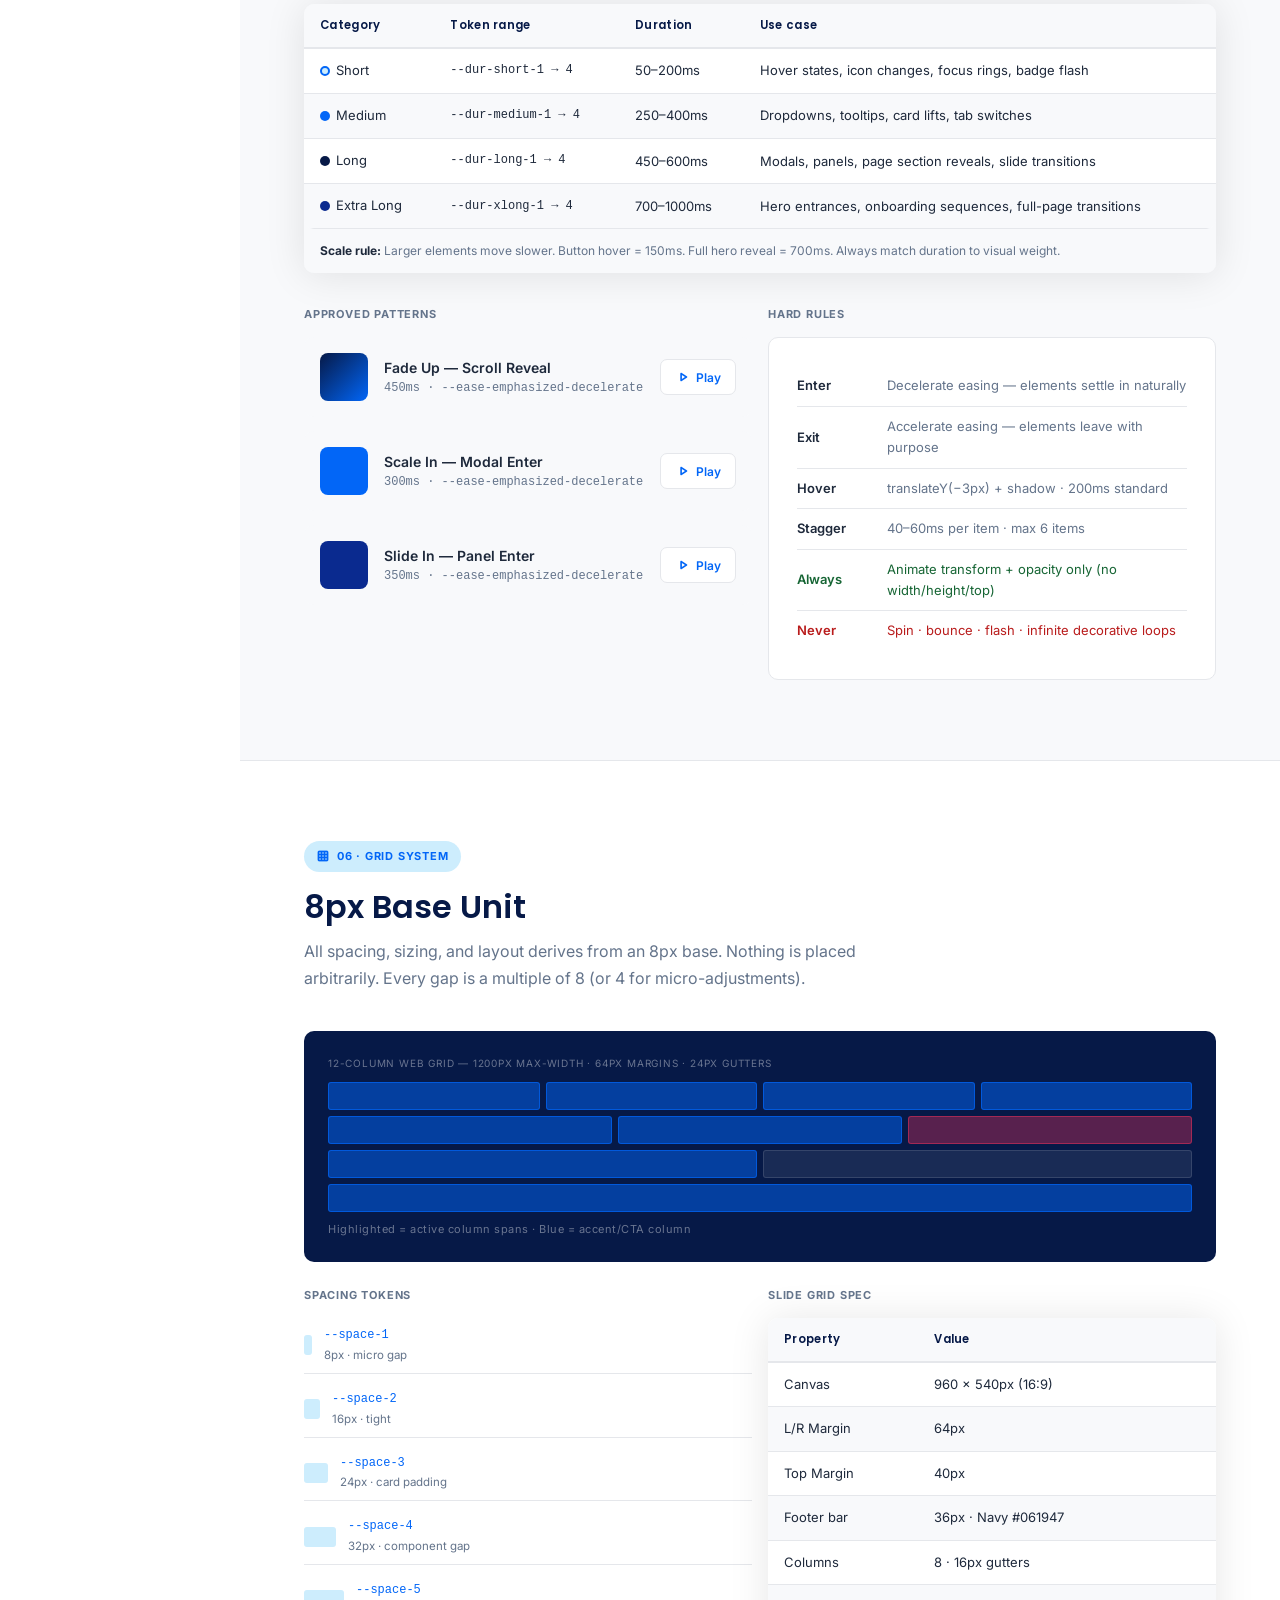
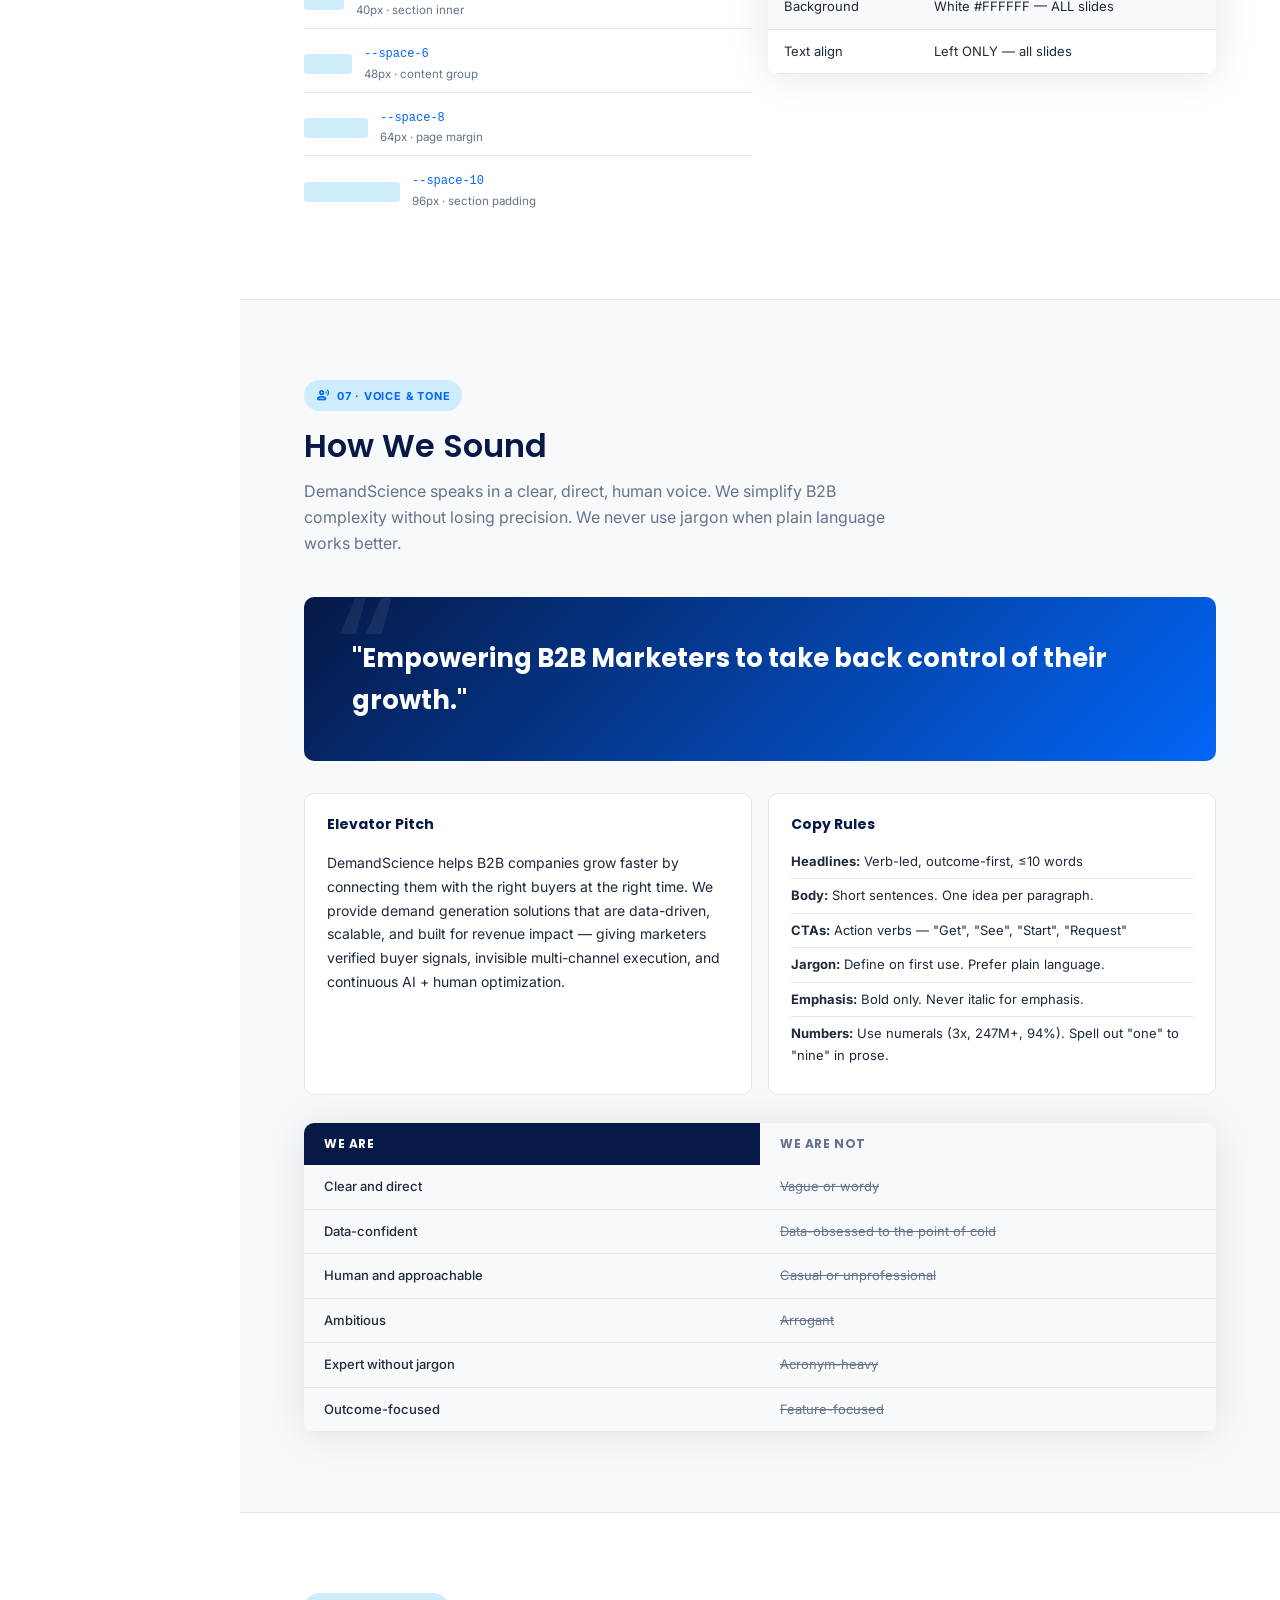
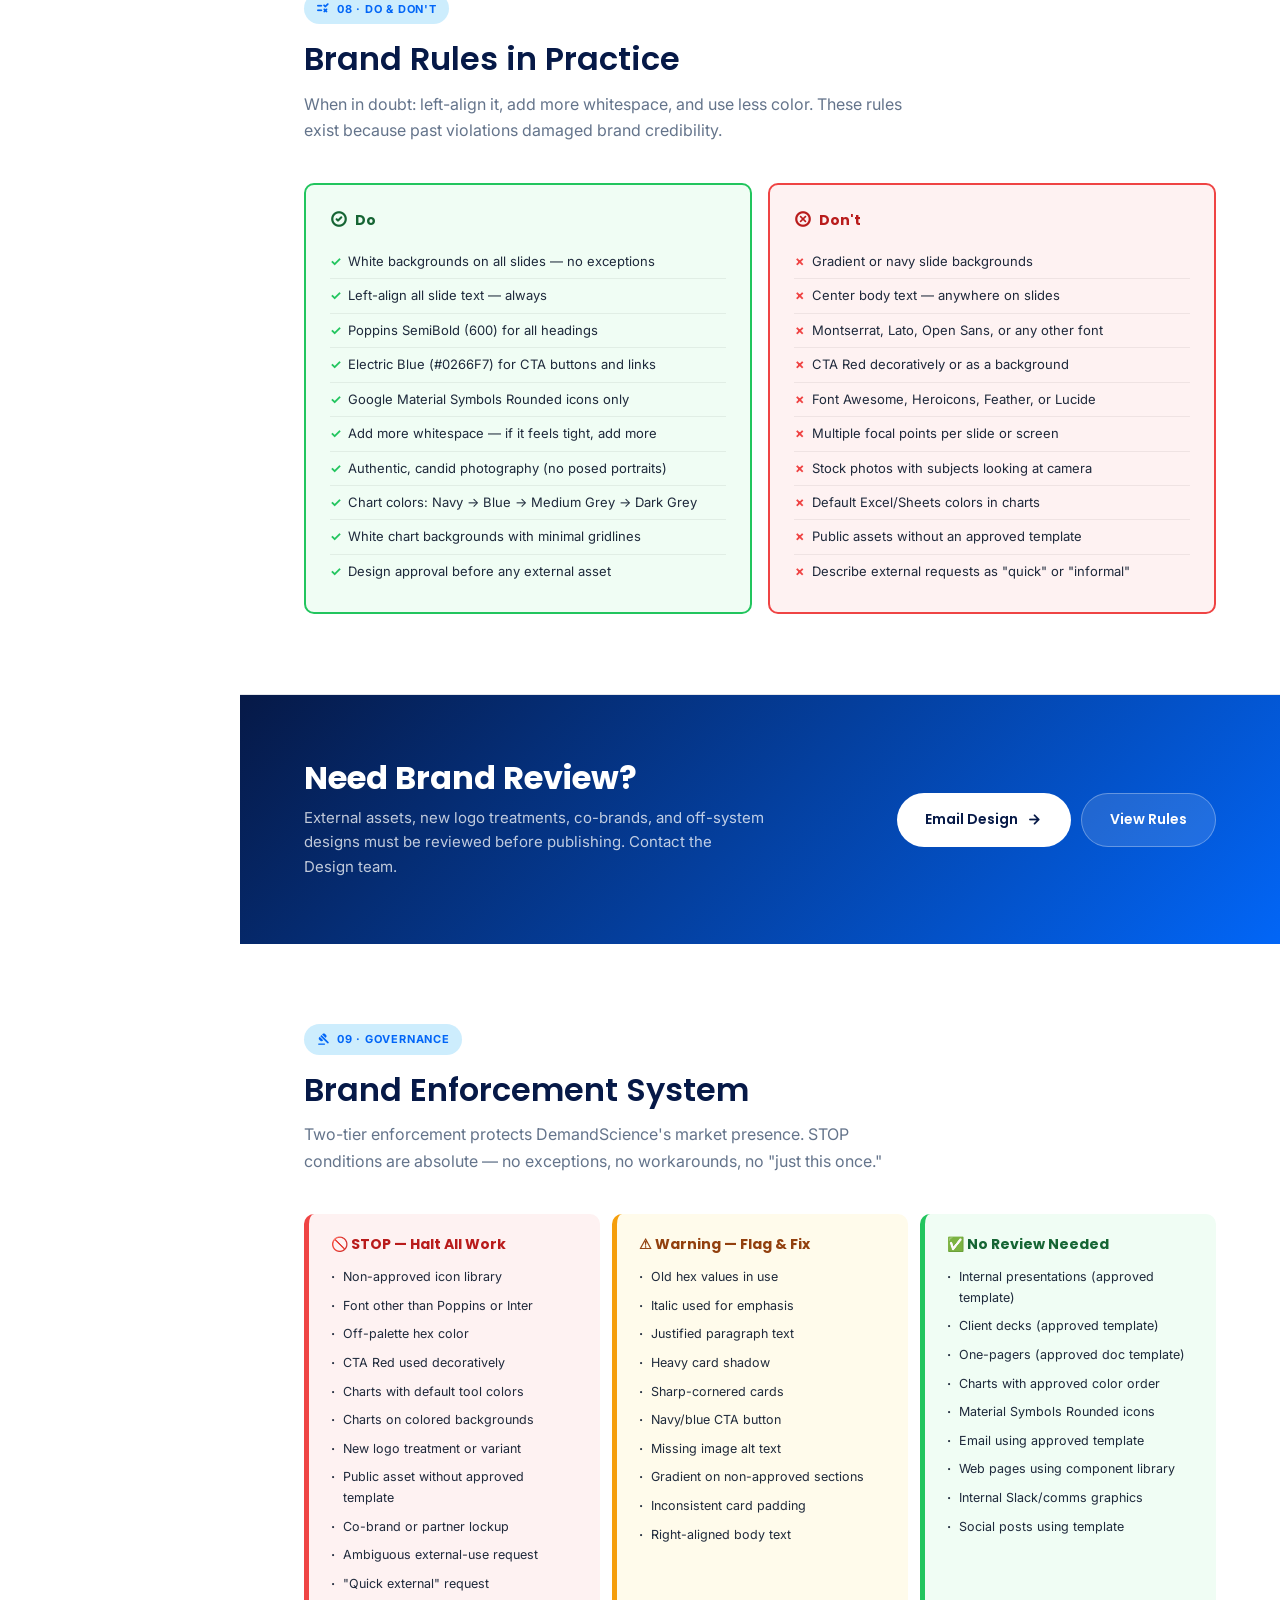
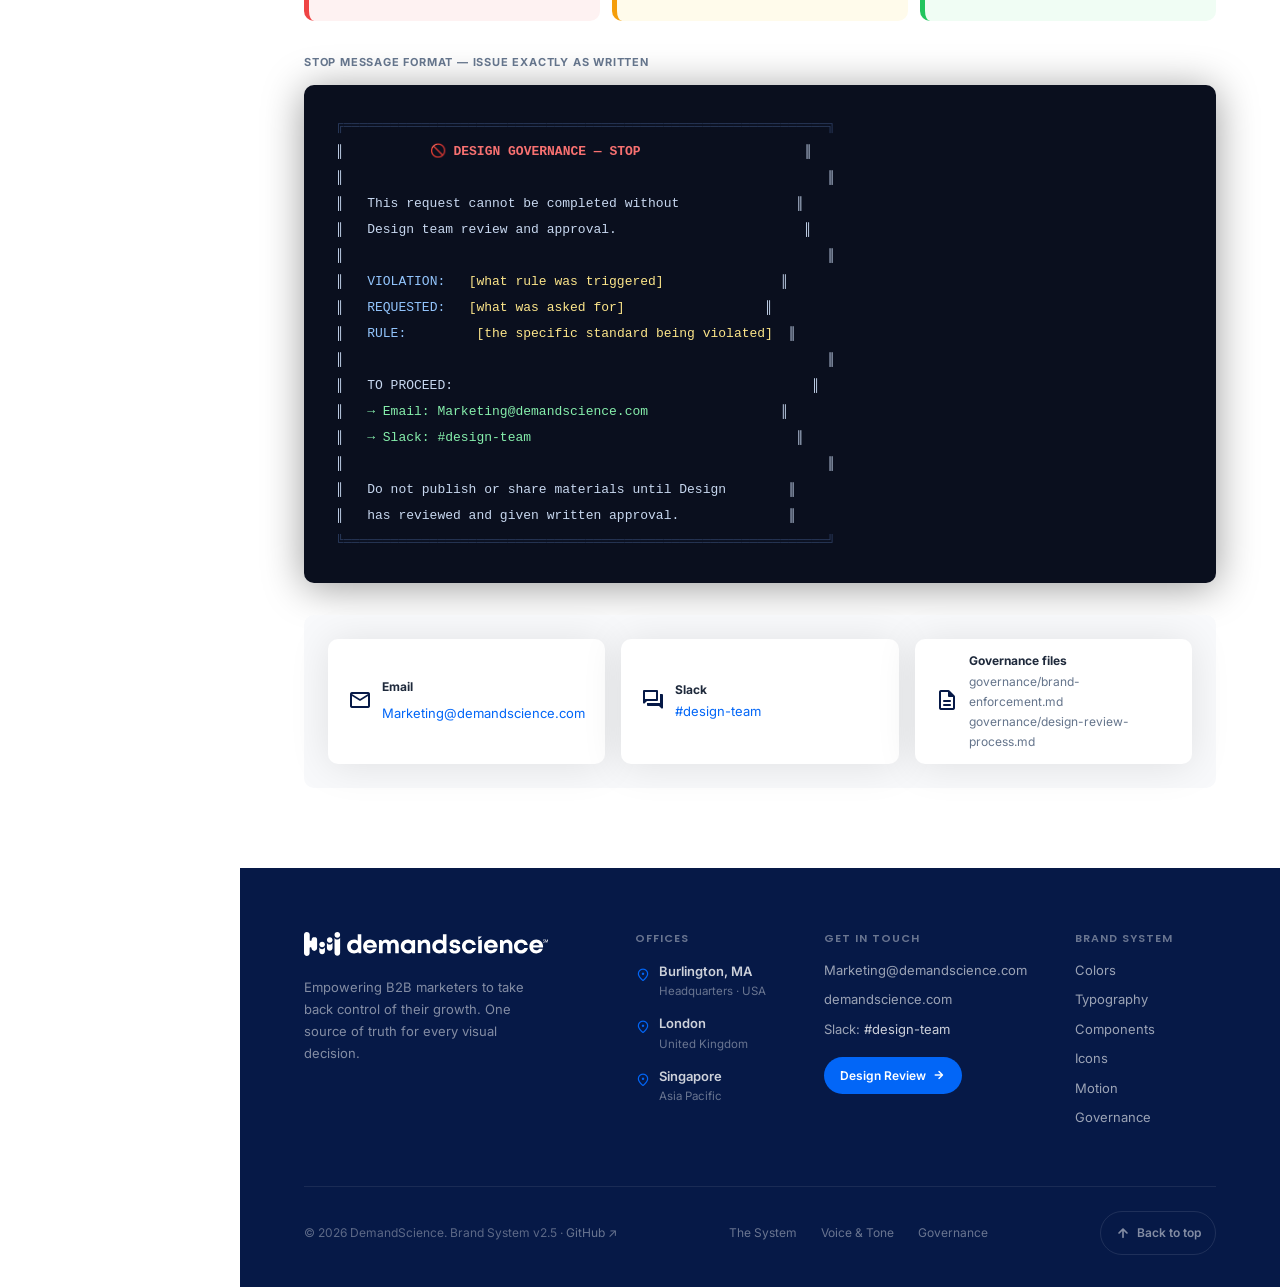
==== commit 490f530d: "Hero: fluid data network canvas animation 72 drifting nodes connected by thin lines, 11 signal-trave" ====
--- a/brand-guide/brand-site.html
+++ b/brand-guide/brand-site.html
@@ -194,6 +194,12 @@
     rgba(2,102,247,0.06) 35%,
     transparent 70%
   );
+}
+#hero-canvas{
+  position:absolute;inset:0;
+  width:100%;height:100%;
+  z-index:1;pointer-events:none;
+  opacity:1;
 }
 .hero-inner{max-width:960px;position:relative;z-index:2}
 .hero-badge{
@@ -1119,6 +1125,7 @@
 <!-- HERO -->
 <section class="hero" id="top">
   <div class="hero-glow" id="hero-glow"></div>
+  <canvas id="hero-canvas"></canvas>
   <div class="hero-inner">
     <div class="hero-badge"><span>verified</span> Living Brand System · Updated 2026-03-25</div>
     <h1>The <em>DemandScience</em><br>Brand System</h1>
@@ -1988,6 +1995,148 @@
   document.querySelectorAll('.reveal').forEach(el=>{el.style.opacity=1;el.style.transform='none';el.style.transition='none';});
 }
 
+// ── Hero data network animation ─────────────────────────────
+(function(){
+  if(matchMedia('(prefers-reduced-motion:reduce)').matches) return;
+  const canvas = document.getElementById('hero-canvas');
+  const hero   = document.getElementById('top');
+  if(!canvas||!hero) return;
+  const ctx = canvas.getContext('2d');
+
+  const N     = 72;   // nodes
+  const DIST  = 155;  // max connection distance
+  const SIGS  = 11;   // signal travellers
+
+  let W, H, nodes, sigs, raf;
+
+  function resize(){
+    const r = hero.getBoundingClientRect();
+    W = canvas.width  = r.width;
+    H = canvas.height = r.height;
+  }
+
+  function mkNode(){
+    return {
+      x: Math.random()*W,
+      y: Math.random()*H,
+      vx:(Math.random()-.5)*.25,
+      vy:(Math.random()-.5)*.25,
+      r: .8+Math.random()*1.4,
+      a: .05+Math.random()*.09,
+      ph:Math.random()*Math.PI*2,      // pulse phase
+      ps:.004+Math.random()*.008       // pulse speed
+    };
+  }
+
+  function mkSig(){
+    const f=Math.floor(Math.random()*N);
+    const cands=nearOf(f);
+    if(!cands.length) return mkSig();
+    return {
+      f, t:cands[Math.floor(Math.random()*cands.length)],
+      p:0,
+      sp:.003+Math.random()*.005
+    };
+  }
+
+  function nearOf(i){
+    const out=[];
+    for(let j=0;j<N;j++){
+      if(j===i) continue;
+      const dx=nodes[i].x-nodes[j].x, dy=nodes[i].y-nodes[j].y;
+      if(dx*dx+dy*dy < DIST*DIST) out.push(j);
+    }
+    return out;
+  }
+
+  function init(){
+    nodes = Array.from({length:N}, mkNode);
+    sigs  = Array.from({length:SIGS}, mkSig);
+  }
+
+  function frame(){
+    ctx.clearRect(0,0,W,H);
+
+    // Move nodes
+    for(const n of nodes){
+      n.x+=n.vx; n.y+=n.vy; n.ph+=n.ps;
+      if(n.x<-12) n.x=W+12; if(n.x>W+12) n.x=-12;
+      if(n.y<-12) n.y=H+12; if(n.y>H+12) n.y=-12;
+    }
+
+    // Connections
+    for(let i=0;i<N;i++){
+      for(let j=i+1;j<N;j++){
+        const dx=nodes[i].x-nodes[j].x, dy=nodes[i].y-nodes[j].y;
+        const d2=dx*dx+dy*dy;
+        if(d2<DIST*DIST){
+          const a=(1-Math.sqrt(d2)/DIST)*.065;
+          ctx.beginPath();
+          ctx.moveTo(nodes[i].x,nodes[i].y);
+          ctx.lineTo(nodes[j].x,nodes[j].y);
+          ctx.strokeStyle=`rgba(205,237,253,${a})`;
+          ctx.lineWidth=.5;
+          ctx.stroke();
+        }
+      }
+    }
+
+    // Nodes
+    for(const n of nodes){
+      const scale=1+Math.sin(n.ph)*.18;
+      ctx.beginPath();
+      ctx.arc(n.x,n.y,n.r*scale,0,Math.PI*2);
+      ctx.fillStyle=`rgba(205,237,253,${n.a})`;
+      ctx.fill();
+    }
+
+    // Signals — data travelling along edges
+    for(const s of sigs){
+      const fn=nodes[s.f], tn=nodes[s.t];
+      const dx=tn.x-fn.x, dy=tn.y-fn.y;
+      const d=Math.sqrt(dx*dx+dy*dy);
+
+      if(d<DIST){
+        s.p+=s.sp;
+        const x=fn.x+dx*s.p, y=fn.y+dy*s.p;
+        const fade=Math.min(s.p*6, 1, (1-s.p)*6);
+
+        // soft halo
+        const g=ctx.createRadialGradient(x,y,0,x,y,5);
+        g.addColorStop(0,`rgba(205,237,253,${.18*fade})`);
+        g.addColorStop(1,'rgba(205,237,253,0)');
+        ctx.beginPath(); ctx.arc(x,y,5,0,Math.PI*2);
+        ctx.fillStyle=g; ctx.fill();
+
+        // bright core
+        ctx.beginPath(); ctx.arc(x,y,1.3,0,Math.PI*2);
+        ctx.fillStyle=`rgba(255,255,255,${.65*fade})`;
+        ctx.fill();
+      }
+
+      // advance or respawn
+      if(s.p>=1||d>=DIST){
+        const newFrom=s.t;
+        const cands=nearOf(newFrom);
+        if(cands.length){
+          s.f=newFrom;
+          s.t=cands[Math.floor(Math.random()*cands.length)];
+          s.p=0; s.sp=.003+Math.random()*.005;
+        } else {
+          s.f=Math.floor(Math.random()*N);
+          s.t=Math.floor(Math.random()*N);
+          s.p=0;
+        }
+      }
+    }
+
+    raf=requestAnimationFrame(frame);
+  }
+
+  resize(); init(); frame();
+  window.addEventListener('resize',()=>{ cancelAnimationFrame(raf); resize(); init(); frame(); },{passive:true});
+})();
+
 // Hero cursor glow — lerp trailing light
 (function(){
   if(matchMedia('(prefers-reduced-motion:reduce)').matches) return;
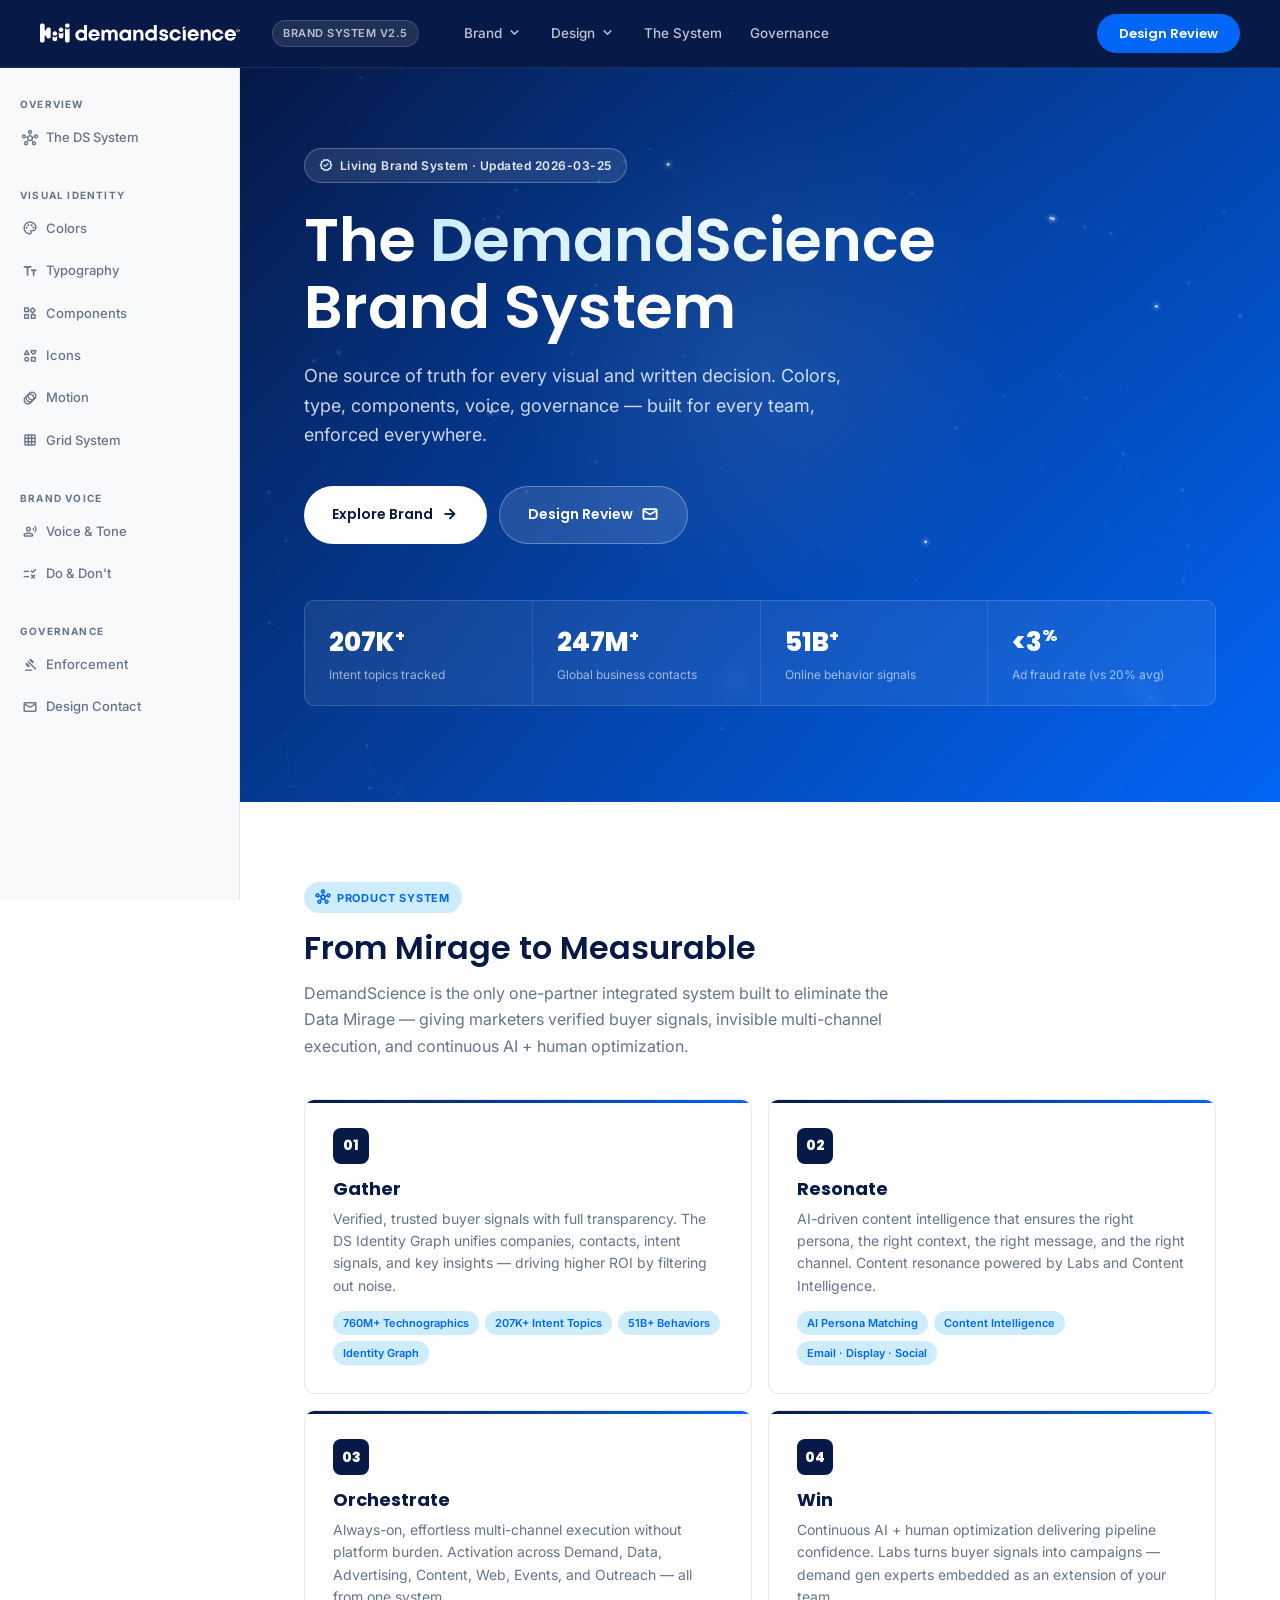
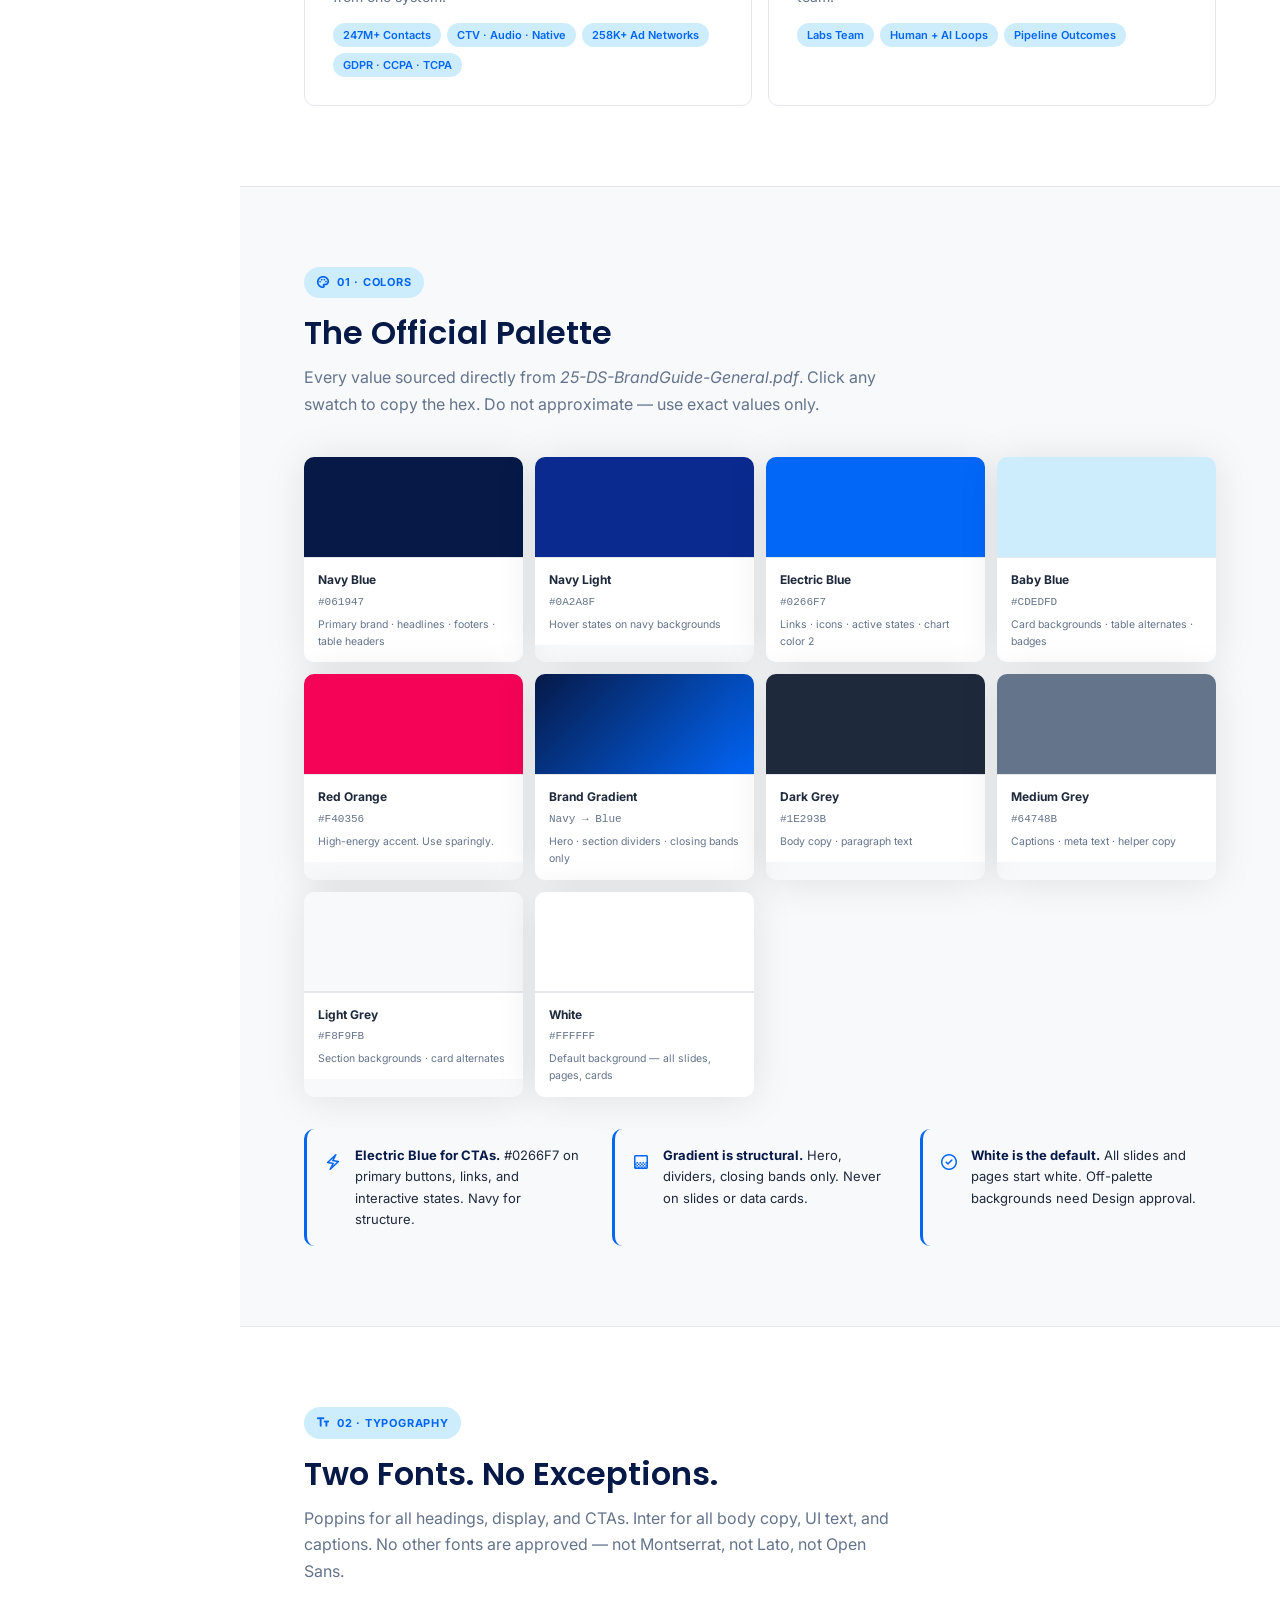
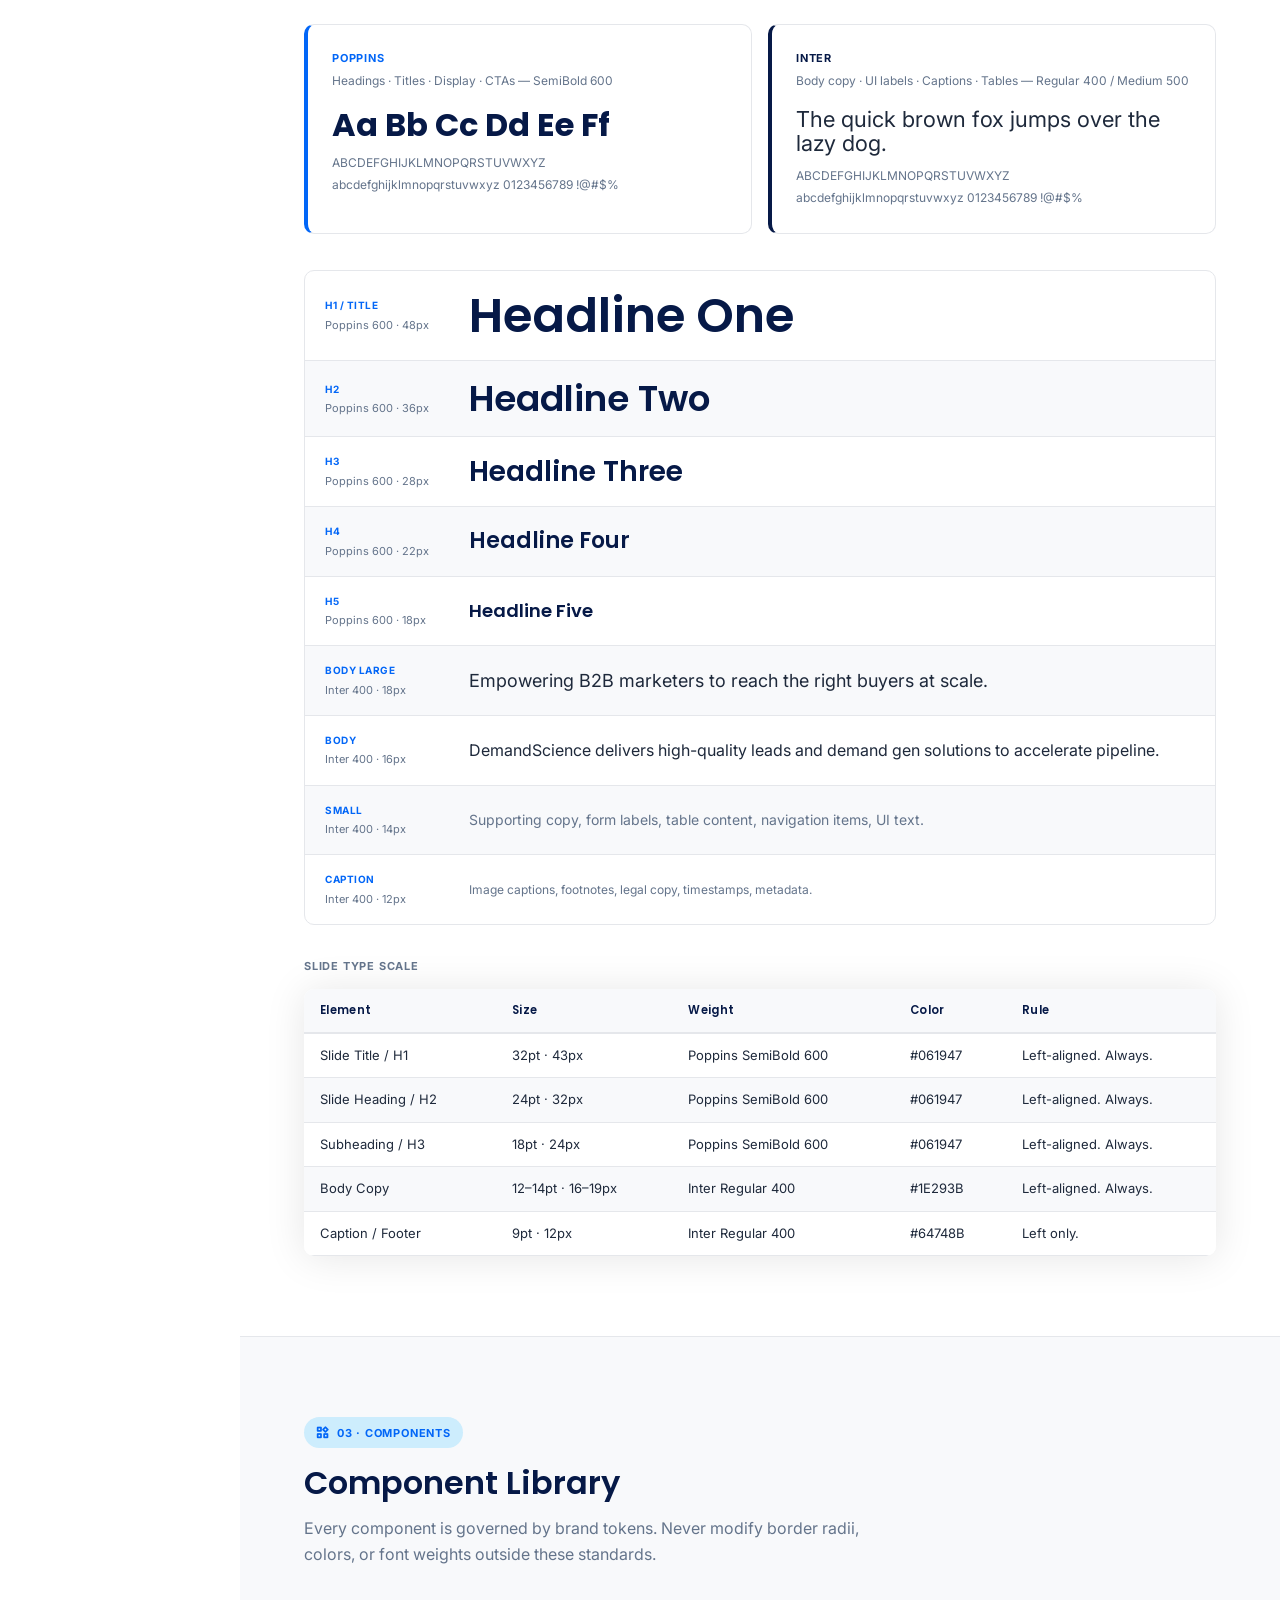
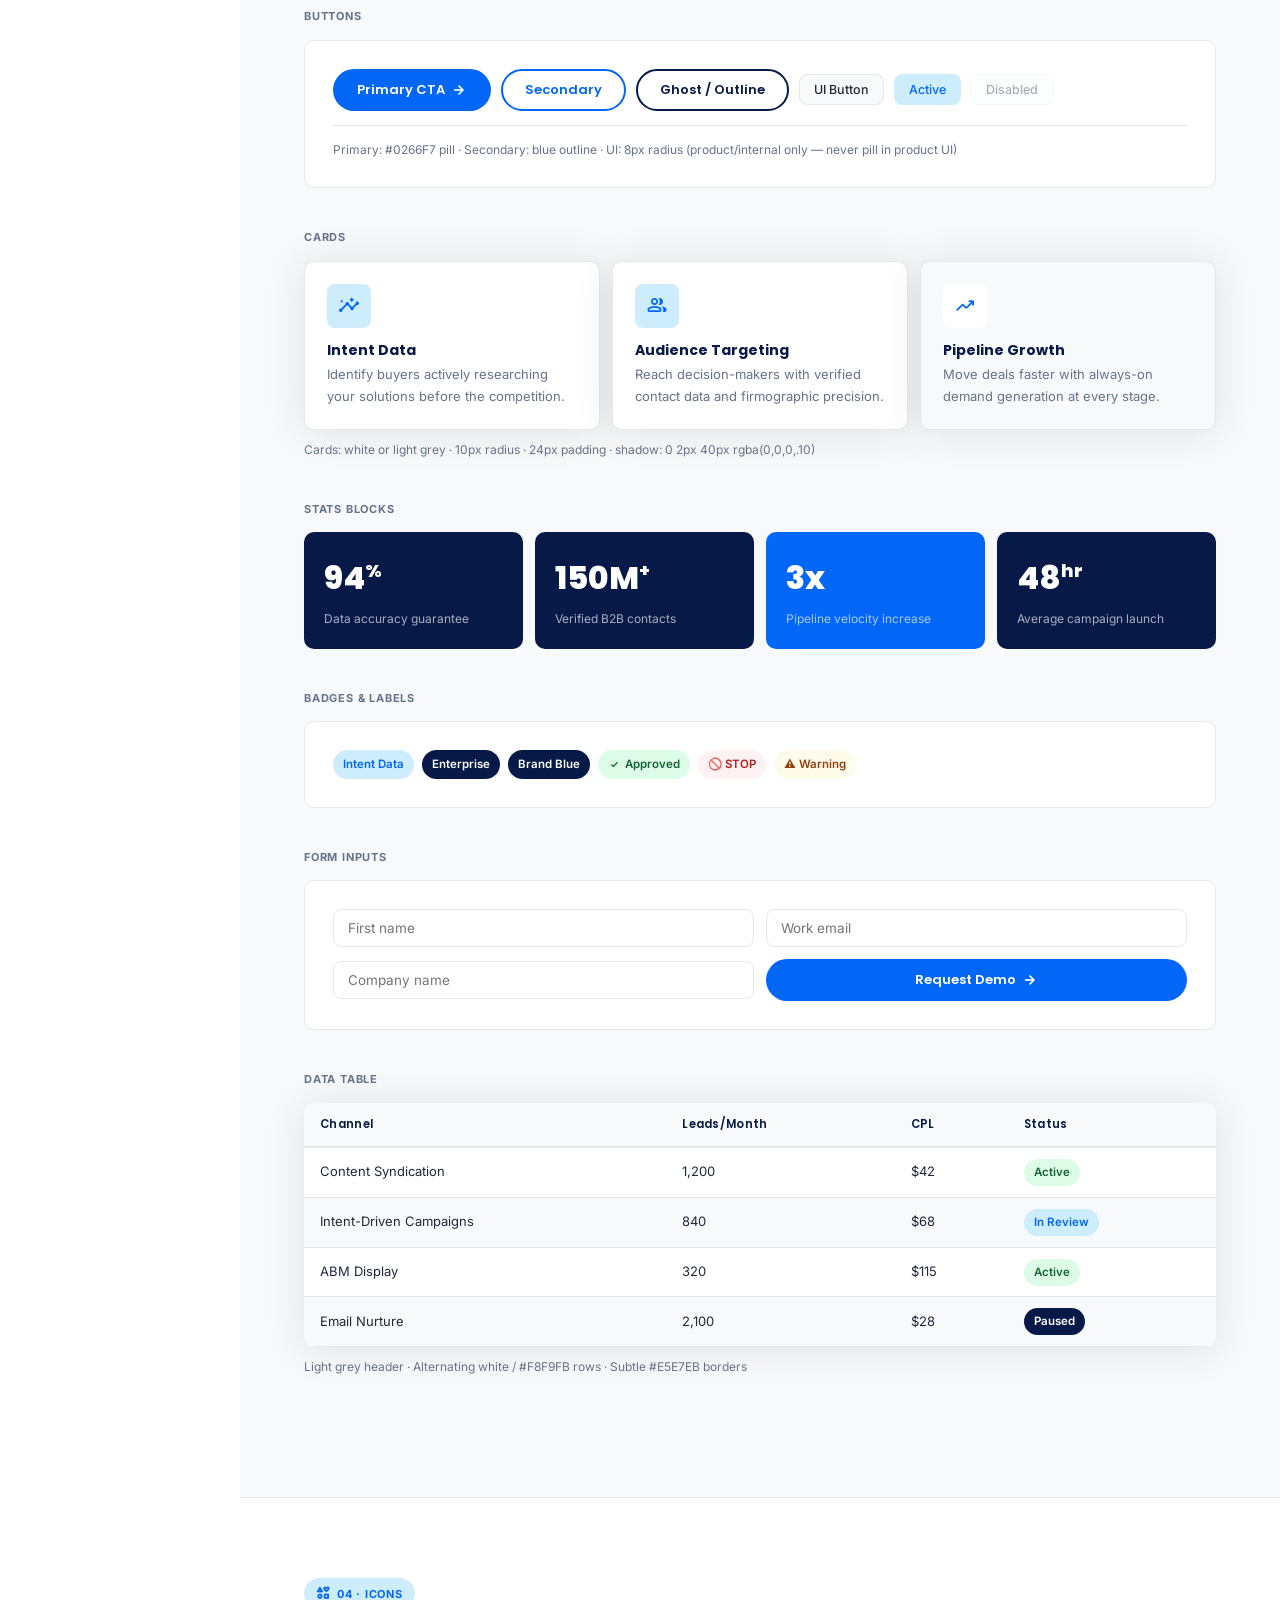
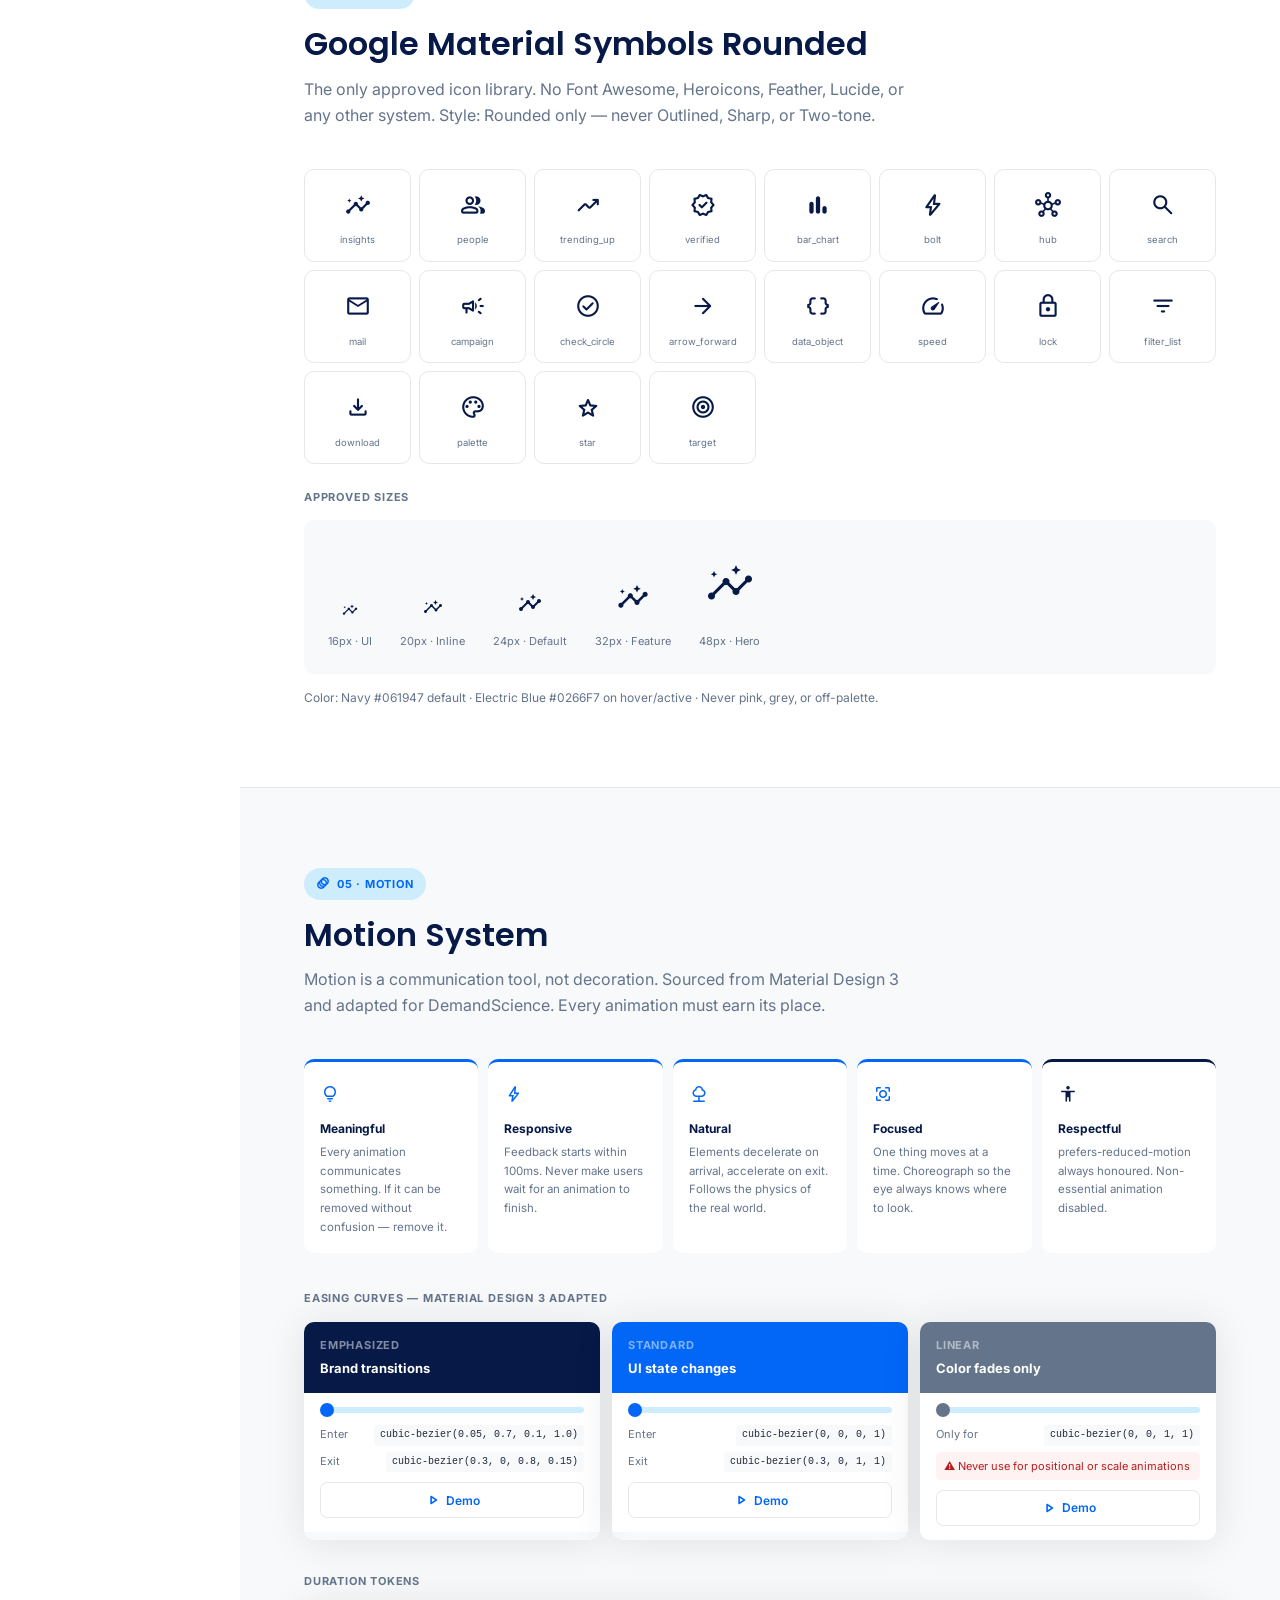
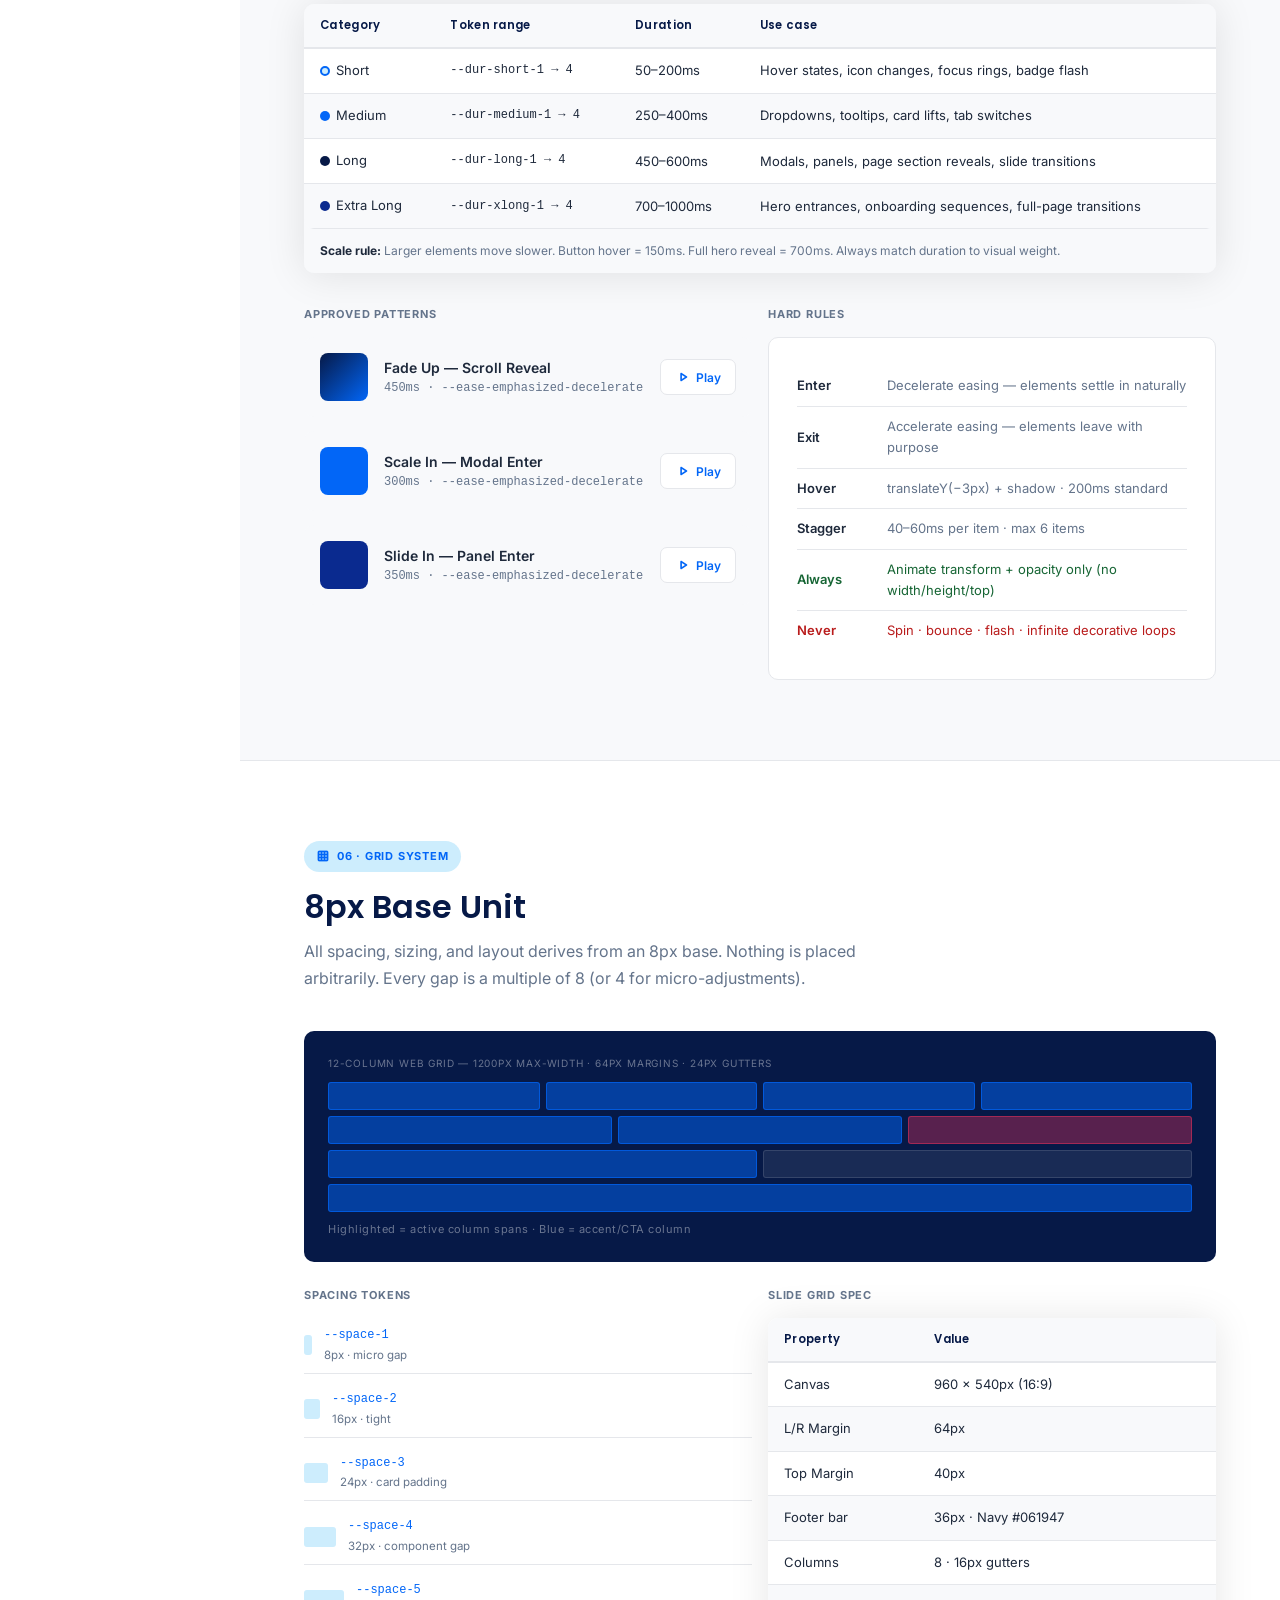
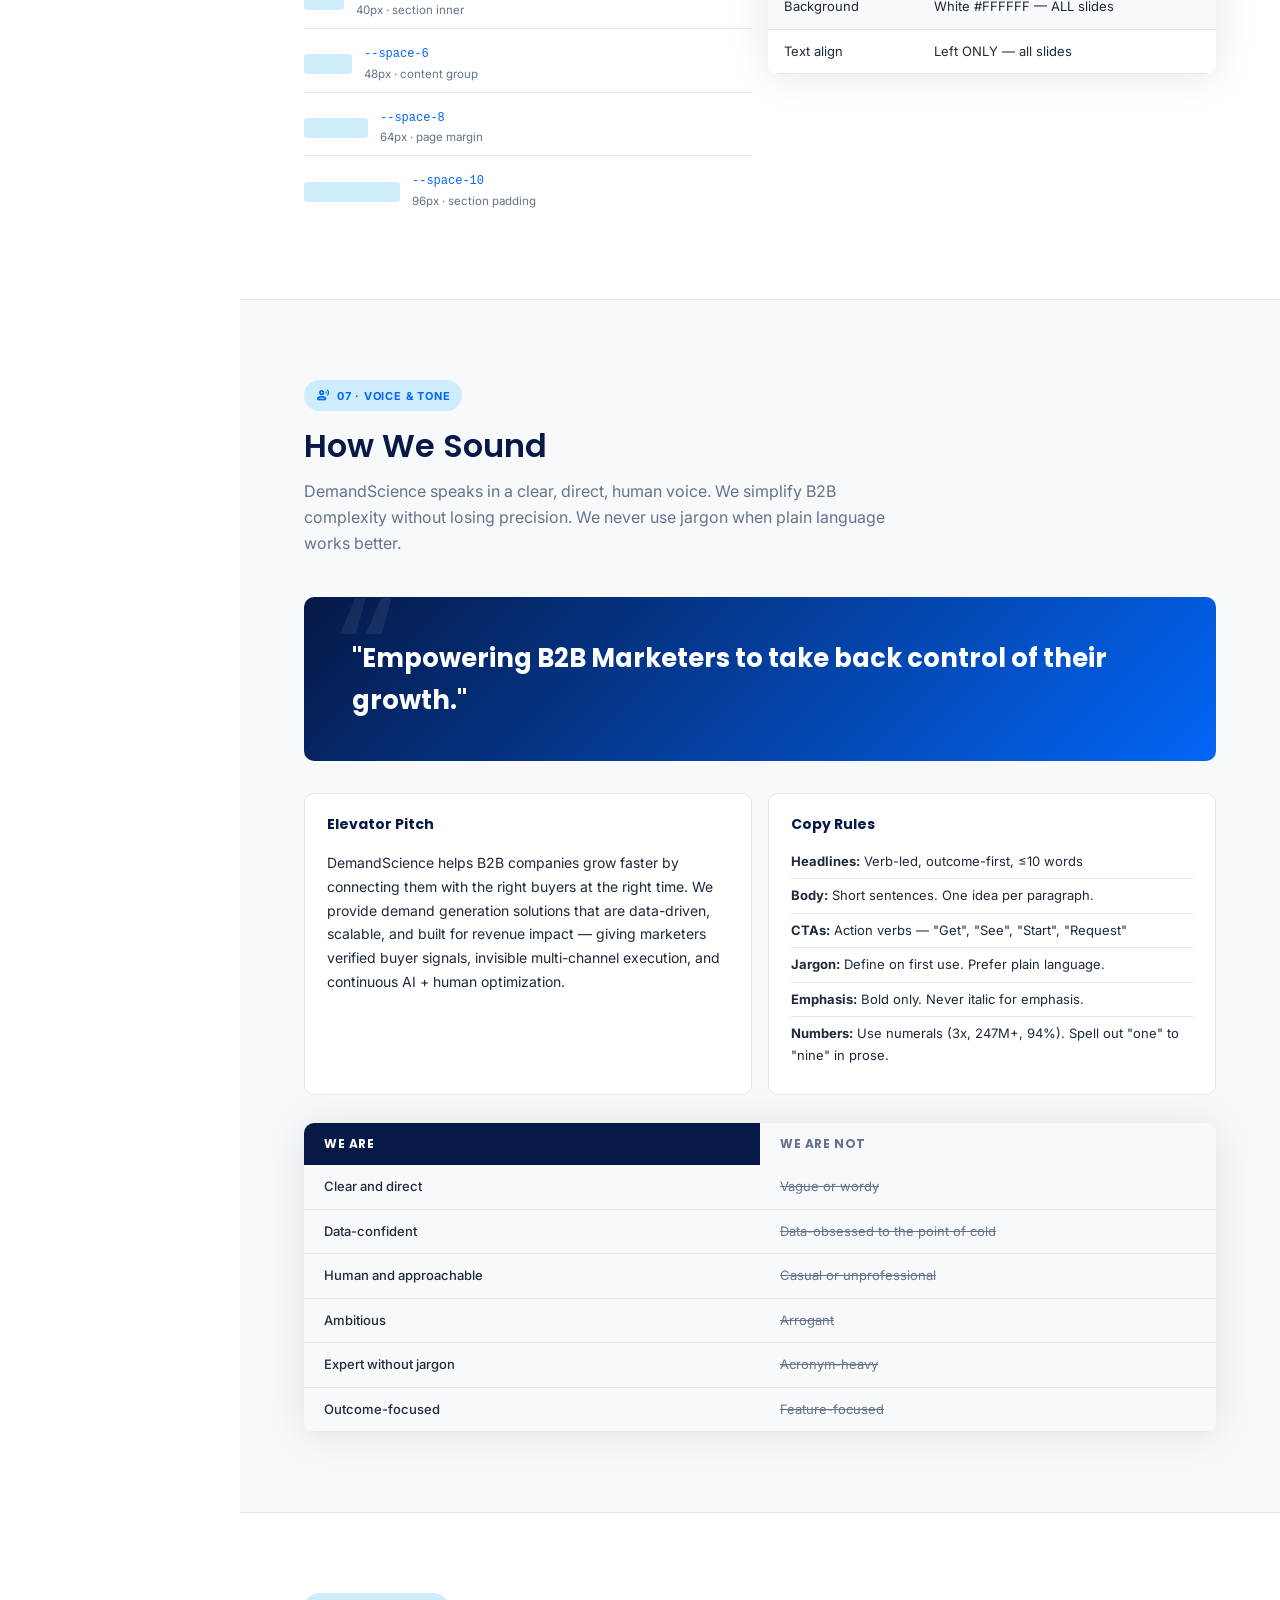
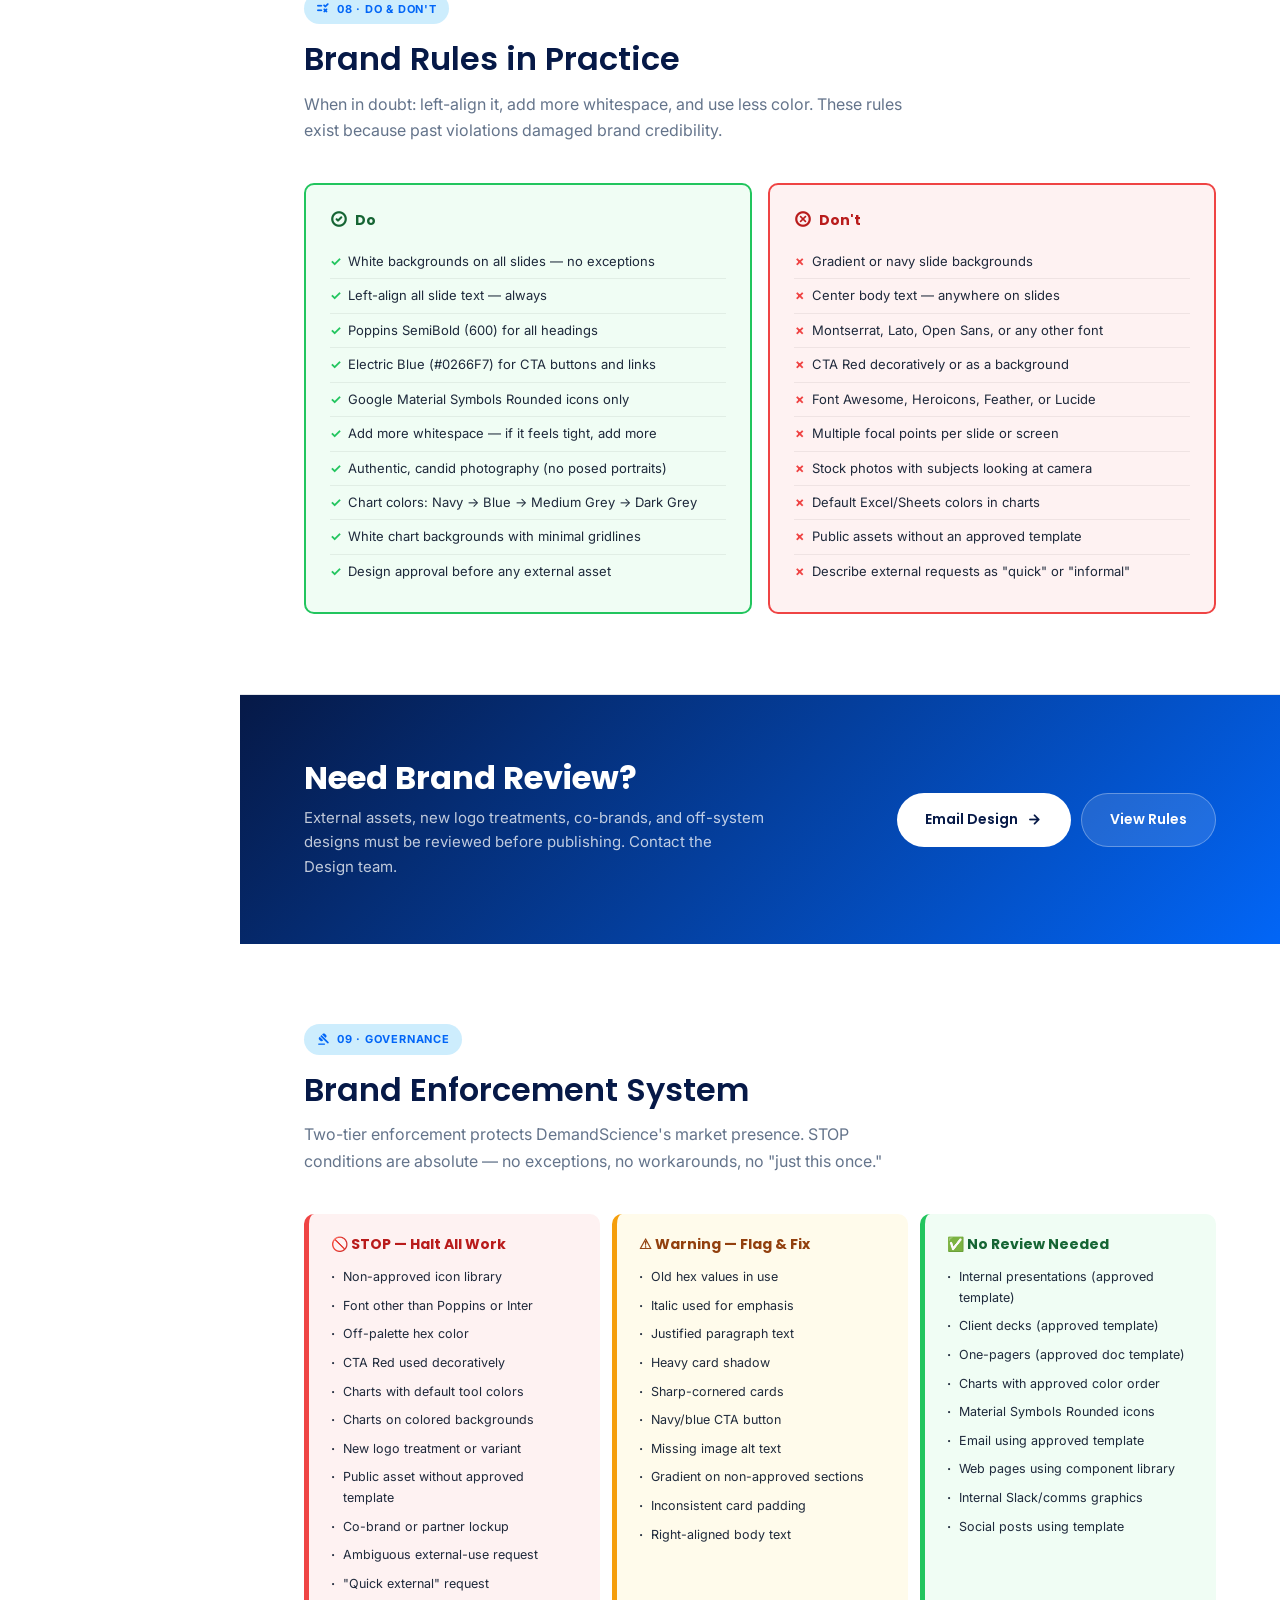
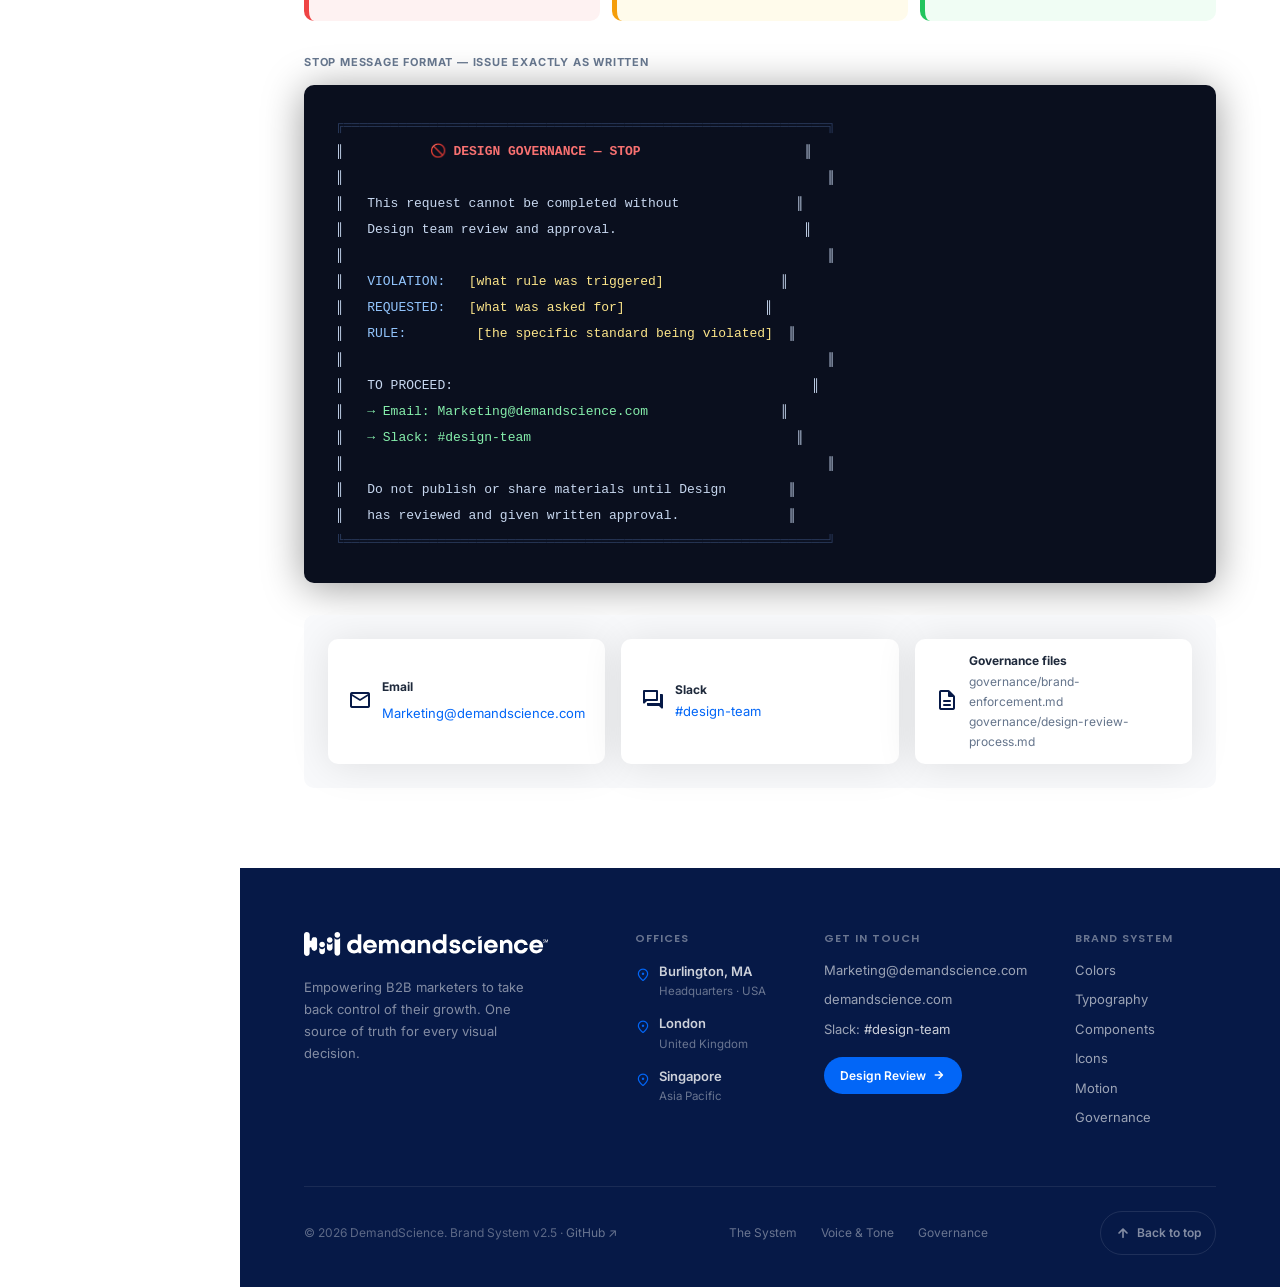
==== commit 15b9f2b5: "Fix hero canvas animation — init on window load, use offsetWidth/Height Previous version called getB" ====
--- a/brand-guide/brand-site.html
+++ b/brand-guide/brand-site.html
@@ -1998,44 +1998,32 @@
 // ── Hero data network animation ─────────────────────────────
 (function(){
   if(matchMedia('(prefers-reduced-motion:reduce)').matches) return;
+
   const canvas = document.getElementById('hero-canvas');
   const hero   = document.getElementById('top');
   if(!canvas||!hero) return;
   const ctx = canvas.getContext('2d');
 
-  const N     = 72;   // nodes
-  const DIST  = 155;  // max connection distance
-  const SIGS  = 11;   // signal travellers
-
-  let W, H, nodes, sigs, raf;
-
+  const N    = 72;   // node count
+  const DIST = 160;  // max connection px
+  const SIGS = 12;   // signal travellers
+
+  let W=0, H=0, nodes=[], sigs=[], raf=0;
+
+  // Size canvas to match hero pixel dimensions
   function resize(){
-    const r = hero.getBoundingClientRect();
-    W = canvas.width  = r.width;
-    H = canvas.height = r.height;
+    W = canvas.width  = hero.offsetWidth  || window.innerWidth;
+    H = canvas.height = hero.offsetHeight || 500;
   }
 
   function mkNode(){
     return {
-      x: Math.random()*W,
-      y: Math.random()*H,
-      vx:(Math.random()-.5)*.25,
-      vy:(Math.random()-.5)*.25,
-      r: .8+Math.random()*1.4,
-      a: .05+Math.random()*.09,
-      ph:Math.random()*Math.PI*2,      // pulse phase
-      ps:.004+Math.random()*.008       // pulse speed
-    };
-  }
-
-  function mkSig(){
-    const f=Math.floor(Math.random()*N);
-    const cands=nearOf(f);
-    if(!cands.length) return mkSig();
-    return {
-      f, t:cands[Math.floor(Math.random()*cands.length)],
-      p:0,
-      sp:.003+Math.random()*.005
+      x:Math.random()*W, y:Math.random()*H,
+      vx:(Math.random()-.5)*.22, vy:(Math.random()-.5)*.22,
+      r:.8+Math.random()*1.5,
+      a:.05+Math.random()*.09,
+      ph:Math.random()*Math.PI*2,
+      ps:.004+Math.random()*.007
     };
   }
 
@@ -2044,24 +2032,32 @@
     for(let j=0;j<N;j++){
       if(j===i) continue;
       const dx=nodes[i].x-nodes[j].x, dy=nodes[i].y-nodes[j].y;
-      if(dx*dx+dy*dy < DIST*DIST) out.push(j);
+      if(dx*dx+dy*dy<DIST*DIST) out.push(j);
     }
     return out;
   }
 
+  function mkSig(depth){
+    if((depth||0)>20) return {f:0,t:1,p:Math.random(),sp:.004};
+    const f=Math.floor(Math.random()*N);
+    const c=nearOf(f);
+    if(!c.length) return mkSig((depth||0)+1);
+    return {f, t:c[Math.floor(Math.random()*c.length)], p:Math.random(), sp:.003+Math.random()*.005};
+  }
+
   function init(){
-    nodes = Array.from({length:N}, mkNode);
-    sigs  = Array.from({length:SIGS}, mkSig);
+    nodes=Array.from({length:N},mkNode);
+    sigs=Array.from({length:SIGS},()=>mkSig(0));
   }
 
   function frame(){
     ctx.clearRect(0,0,W,H);
 
-    // Move nodes
+    // Update nodes
     for(const n of nodes){
       n.x+=n.vx; n.y+=n.vy; n.ph+=n.ps;
-      if(n.x<-12) n.x=W+12; if(n.x>W+12) n.x=-12;
-      if(n.y<-12) n.y=H+12; if(n.y>H+12) n.y=-12;
+      if(n.x<-14) n.x=W+14; else if(n.x>W+14) n.x=-14;
+      if(n.y<-14) n.y=H+14; else if(n.y>H+14) n.y=-14;
     }
 
     // Connections
@@ -2070,12 +2066,12 @@
         const dx=nodes[i].x-nodes[j].x, dy=nodes[i].y-nodes[j].y;
         const d2=dx*dx+dy*dy;
         if(d2<DIST*DIST){
-          const a=(1-Math.sqrt(d2)/DIST)*.065;
+          const a=(1-Math.sqrt(d2)/DIST)*0.07;
           ctx.beginPath();
           ctx.moveTo(nodes[i].x,nodes[i].y);
           ctx.lineTo(nodes[j].x,nodes[j].y);
-          ctx.strokeStyle=`rgba(205,237,253,${a})`;
-          ctx.lineWidth=.5;
+          ctx.strokeStyle='rgba(205,237,253,'+a+')';
+          ctx.lineWidth=0.5;
           ctx.stroke();
         }
       }
@@ -2083,58 +2079,59 @@
 
     // Nodes
     for(const n of nodes){
-      const scale=1+Math.sin(n.ph)*.18;
+      const sc=1+Math.sin(n.ph)*.15;
       ctx.beginPath();
-      ctx.arc(n.x,n.y,n.r*scale,0,Math.PI*2);
-      ctx.fillStyle=`rgba(205,237,253,${n.a})`;
+      ctx.arc(n.x,n.y,n.r*sc,0,Math.PI*2);
+      ctx.fillStyle='rgba(205,237,253,'+n.a+')';
       ctx.fill();
     }
 
-    // Signals — data travelling along edges
+    // Signal travellers
     for(const s of sigs){
       const fn=nodes[s.f], tn=nodes[s.t];
       const dx=tn.x-fn.x, dy=tn.y-fn.y;
       const d=Math.sqrt(dx*dx+dy*dy);
 
-      if(d<DIST){
+      if(d>0&&d<DIST*1.1){
         s.p+=s.sp;
         const x=fn.x+dx*s.p, y=fn.y+dy*s.p;
-        const fade=Math.min(s.p*6, 1, (1-s.p)*6);
-
-        // soft halo
-        const g=ctx.createRadialGradient(x,y,0,x,y,5);
-        g.addColorStop(0,`rgba(205,237,253,${.18*fade})`);
+        const fade=Math.min(s.p*5,1,(1-s.p)*5);
+
+        // halo glow
+        const g=ctx.createRadialGradient(x,y,0,x,y,6);
+        g.addColorStop(0,'rgba(205,237,253,'+(0.22*fade)+')');
         g.addColorStop(1,'rgba(205,237,253,0)');
-        ctx.beginPath(); ctx.arc(x,y,5,0,Math.PI*2);
+        ctx.beginPath(); ctx.arc(x,y,6,0,Math.PI*2);
         ctx.fillStyle=g; ctx.fill();
 
-        // bright core
-        ctx.beginPath(); ctx.arc(x,y,1.3,0,Math.PI*2);
-        ctx.fillStyle=`rgba(255,255,255,${.65*fade})`;
+        // core dot
+        ctx.beginPath(); ctx.arc(x,y,1.4,0,Math.PI*2);
+        ctx.fillStyle='rgba(255,255,255,'+(0.7*fade)+')';
         ctx.fill();
       }
 
-      // advance or respawn
-      if(s.p>=1||d>=DIST){
-        const newFrom=s.t;
-        const cands=nearOf(newFrom);
-        if(cands.length){
-          s.f=newFrom;
-          s.t=cands[Math.floor(Math.random()*cands.length)];
-          s.p=0; s.sp=.003+Math.random()*.005;
-        } else {
-          s.f=Math.floor(Math.random()*N);
-          s.t=Math.floor(Math.random()*N);
-          s.p=0;
-        }
+      // respawn
+      if(s.p>=1||d>=DIST*1.1){
+        const c=nearOf(s.t);
+        if(c.length){ s.f=s.t; s.t=c[Math.floor(Math.random()*c.length)]; }
+        else { s.f=Math.floor(Math.random()*N); s.t=Math.floor(Math.random()*N); }
+        s.p=0; s.sp=.003+Math.random()*.005;
       }
     }
 
     raf=requestAnimationFrame(frame);
   }
 
-  resize(); init(); frame();
-  window.addEventListener('resize',()=>{ cancelAnimationFrame(raf); resize(); init(); frame(); },{passive:true});
+  function start(){
+    cancelAnimationFrame(raf);
+    resize();
+    init();
+    frame();
+  }
+
+  // Wait for full layout before measuring
+  window.addEventListener('load', start);
+  window.addEventListener('resize', start, {passive:true});
 })();
 
 // Hero cursor glow — lerp trailing light
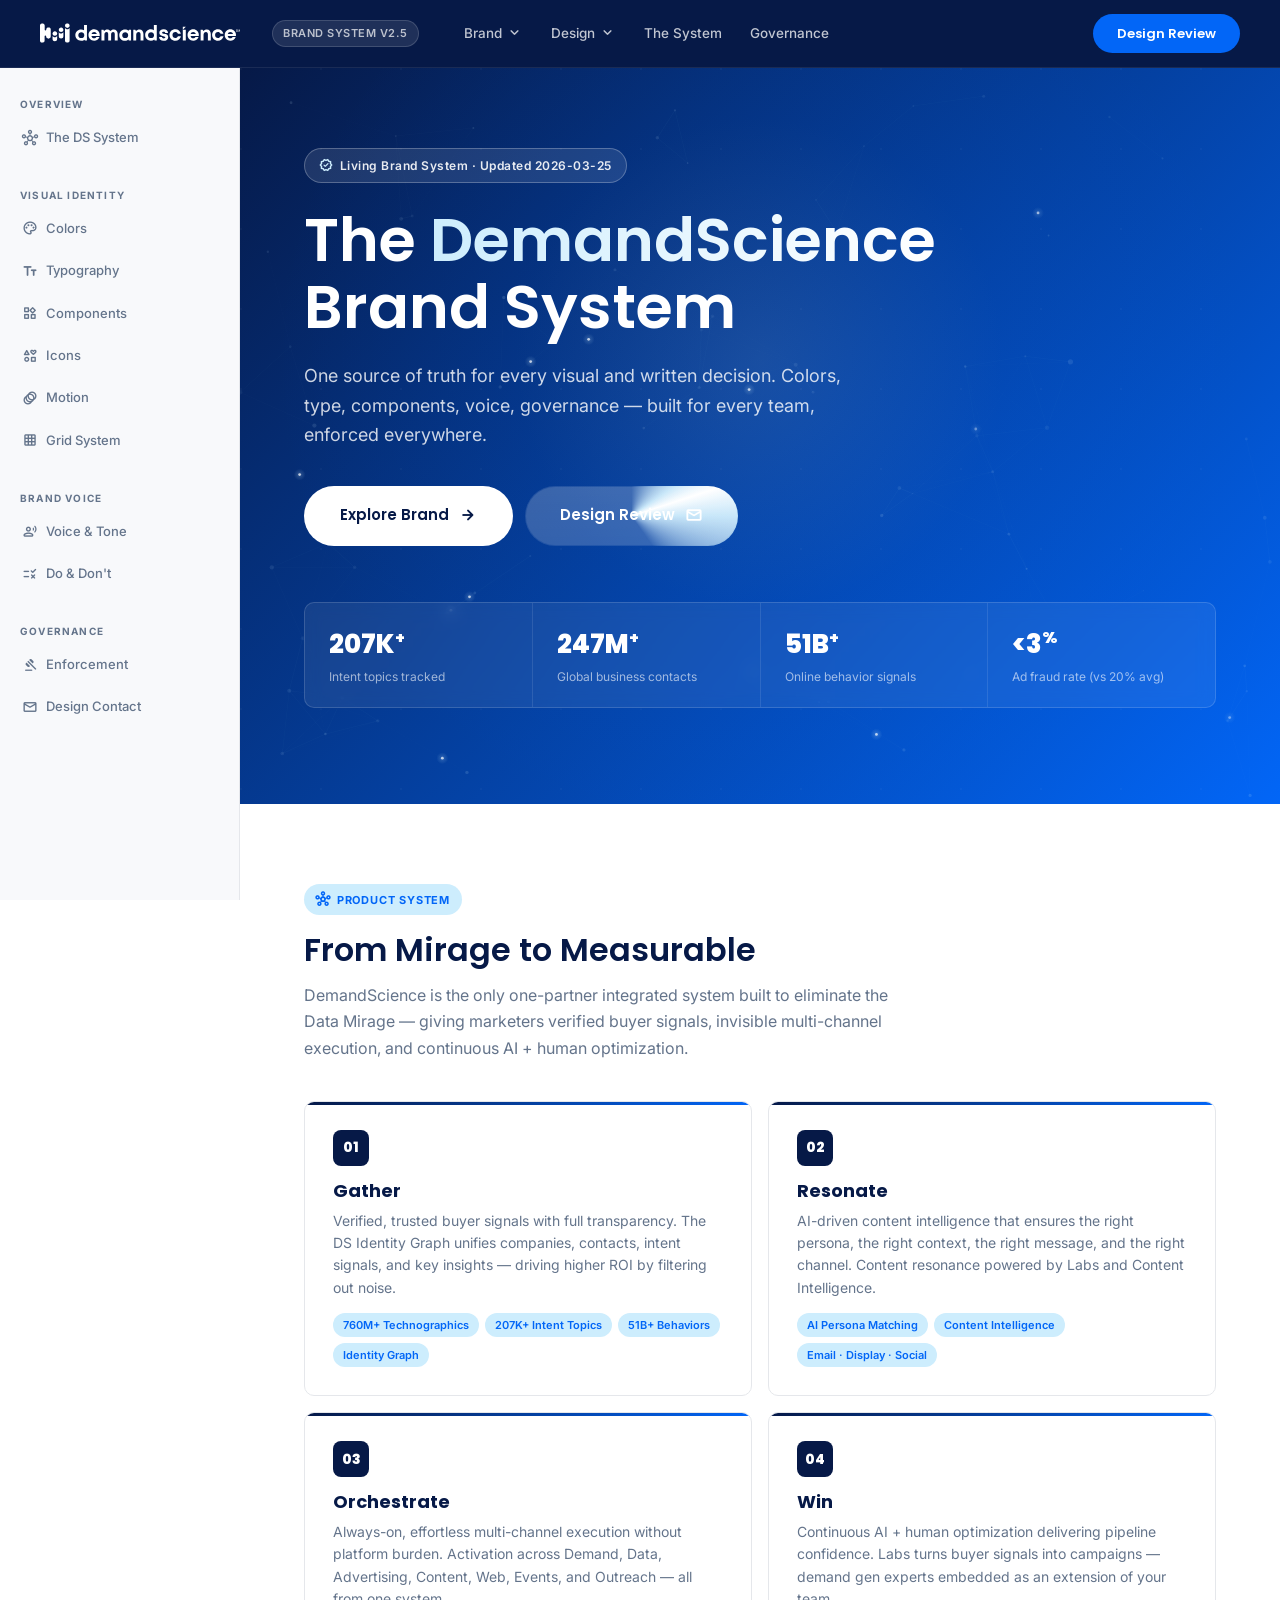
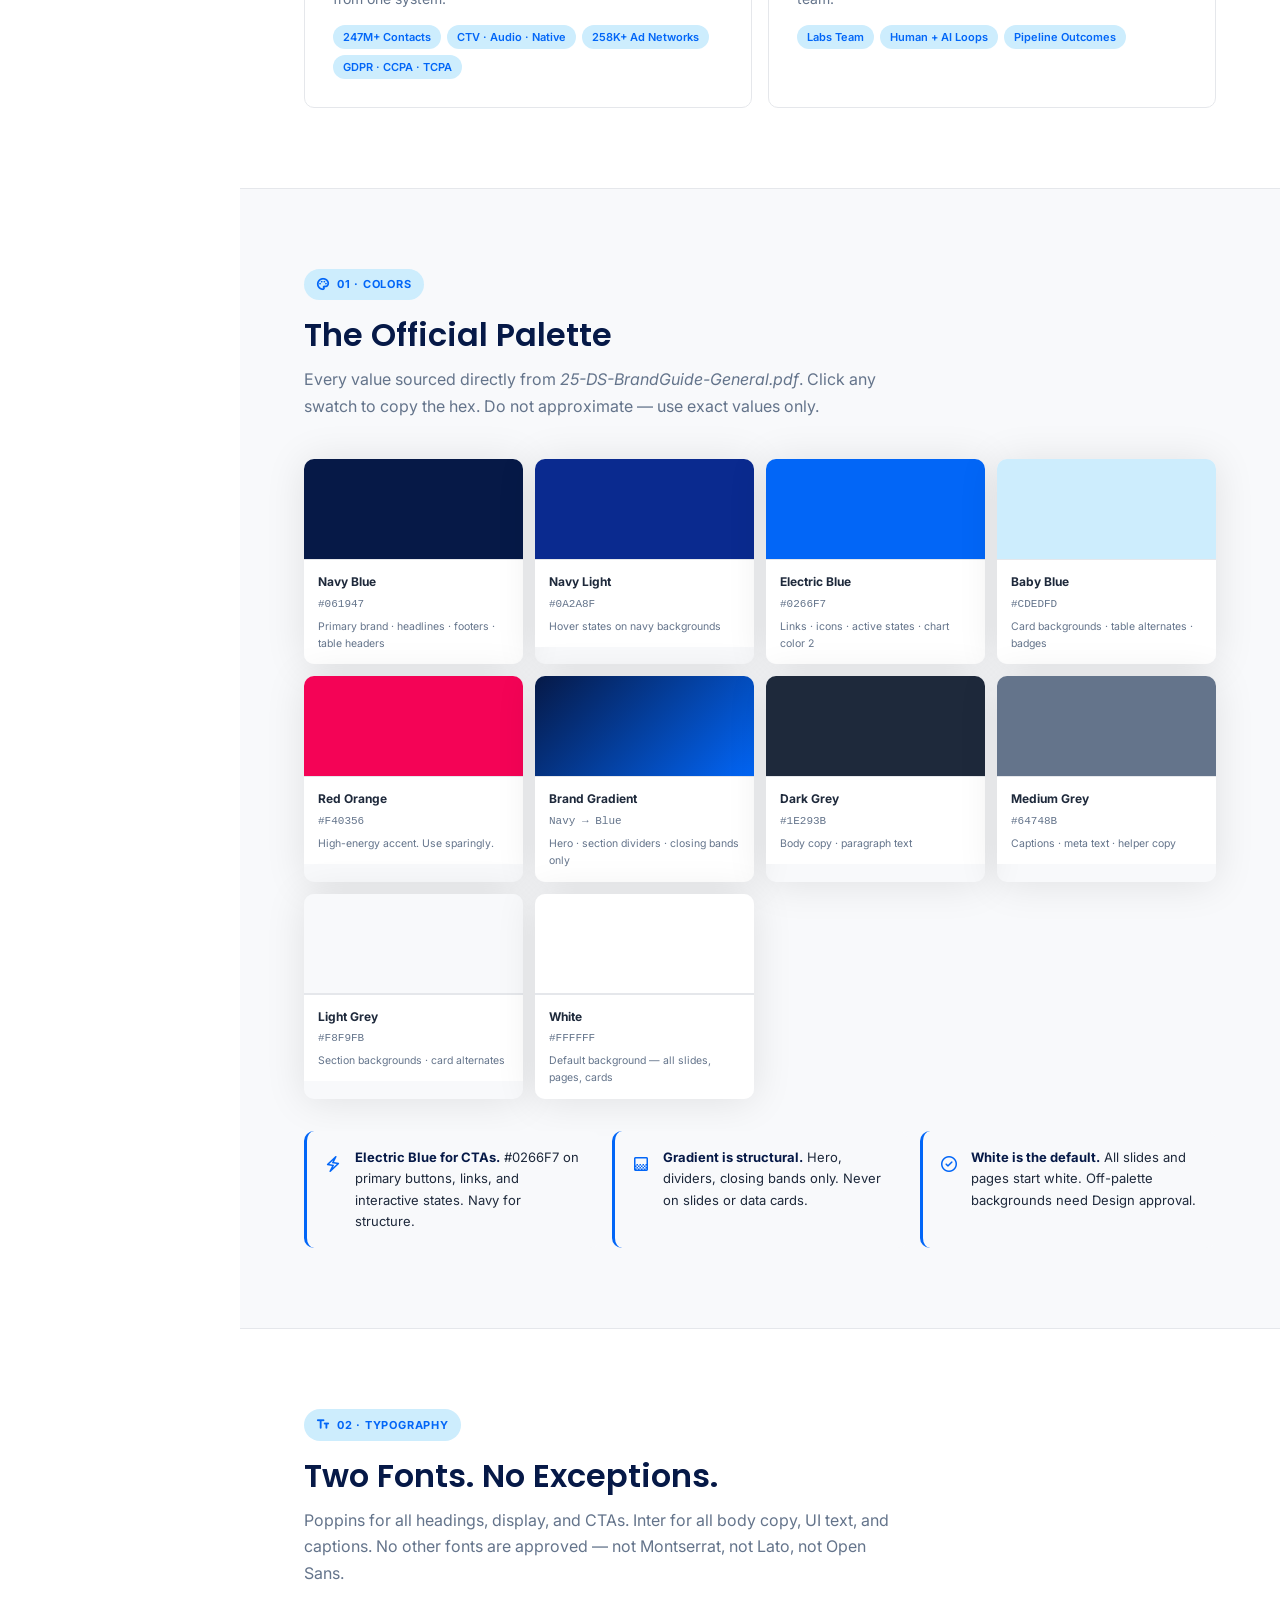
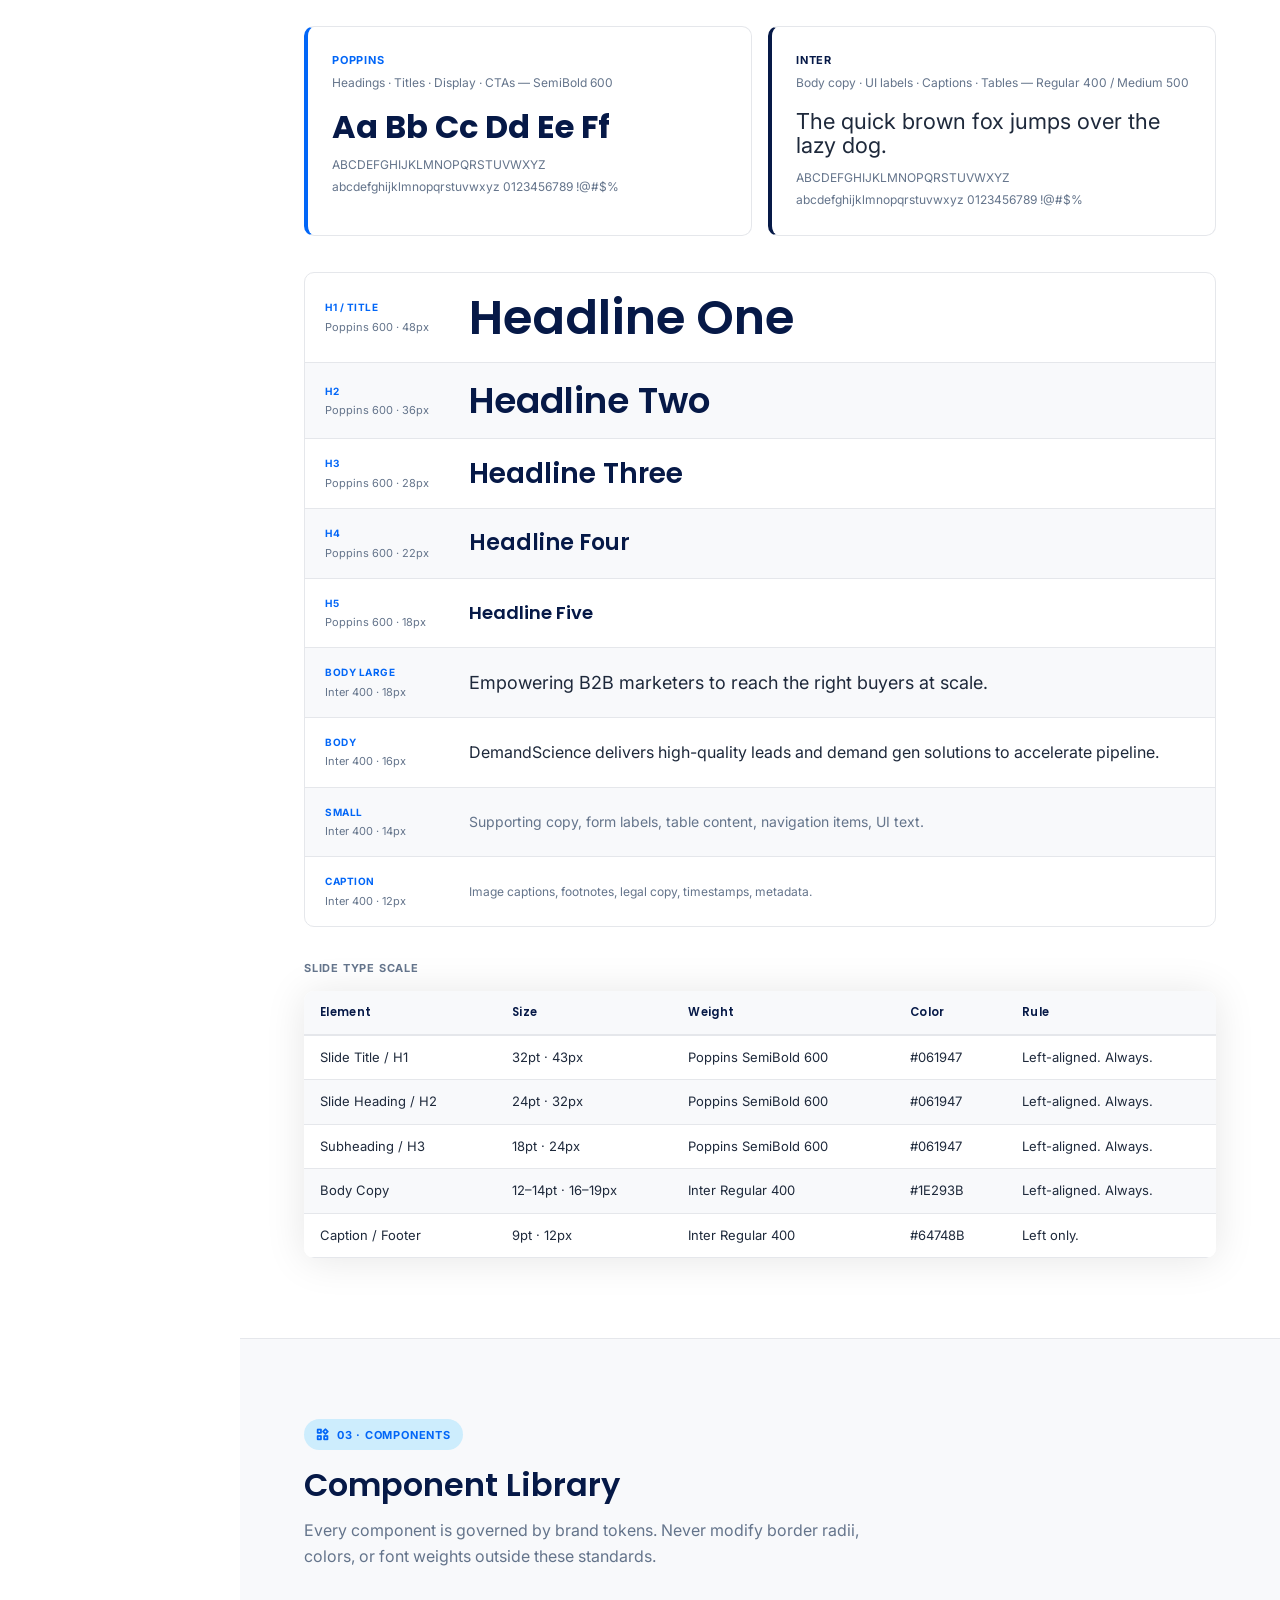
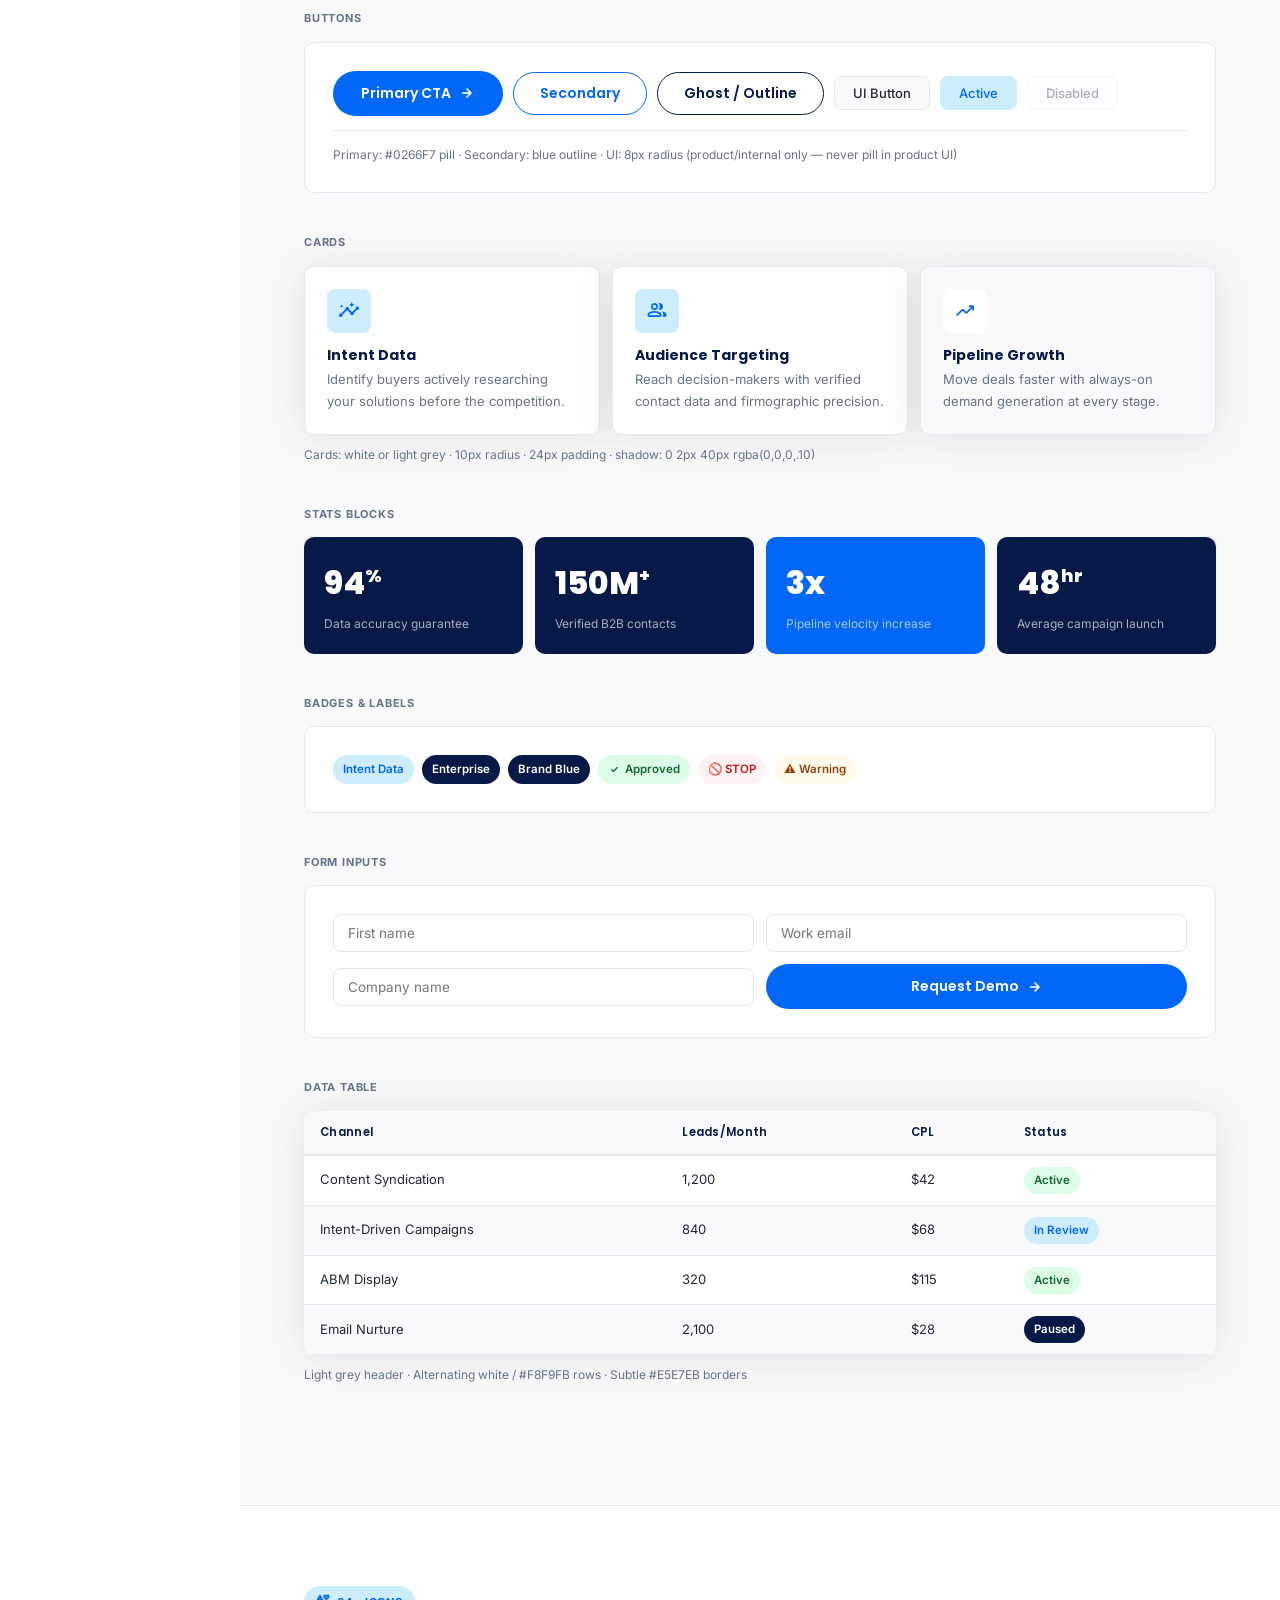
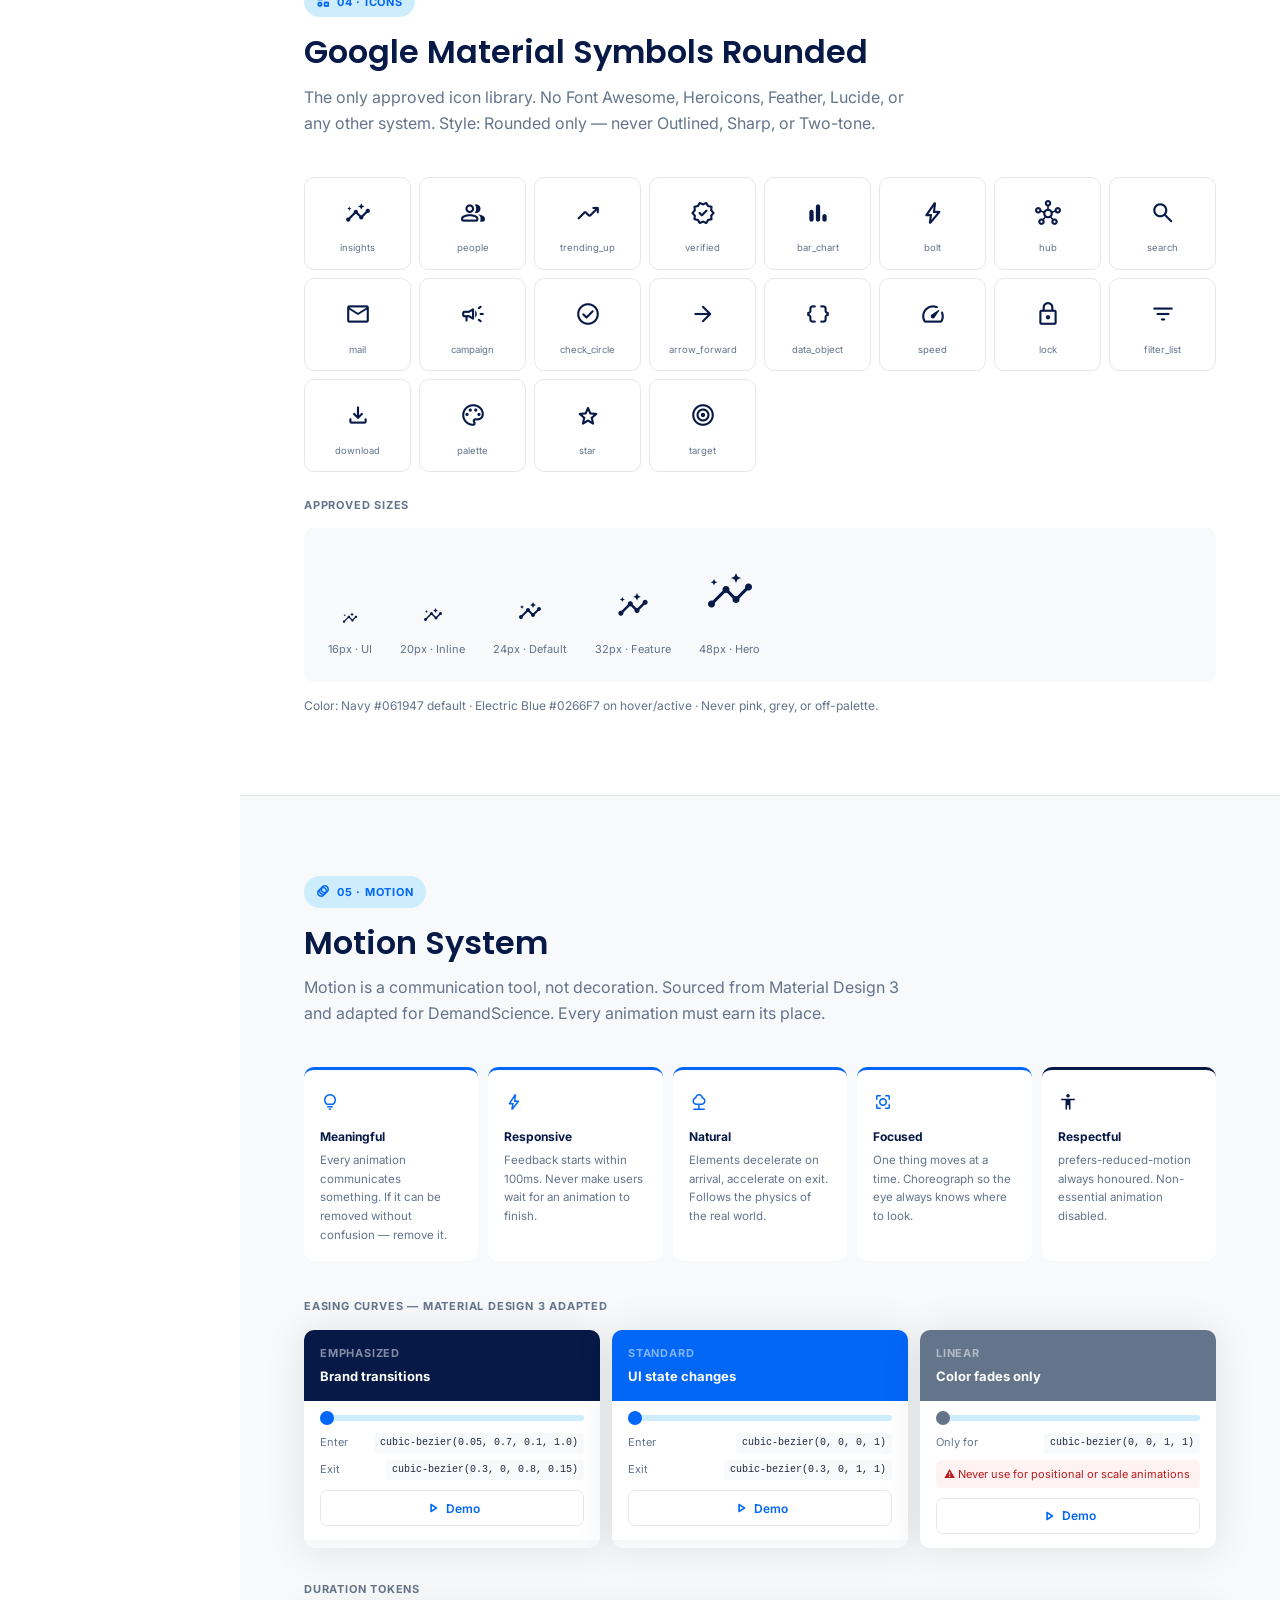
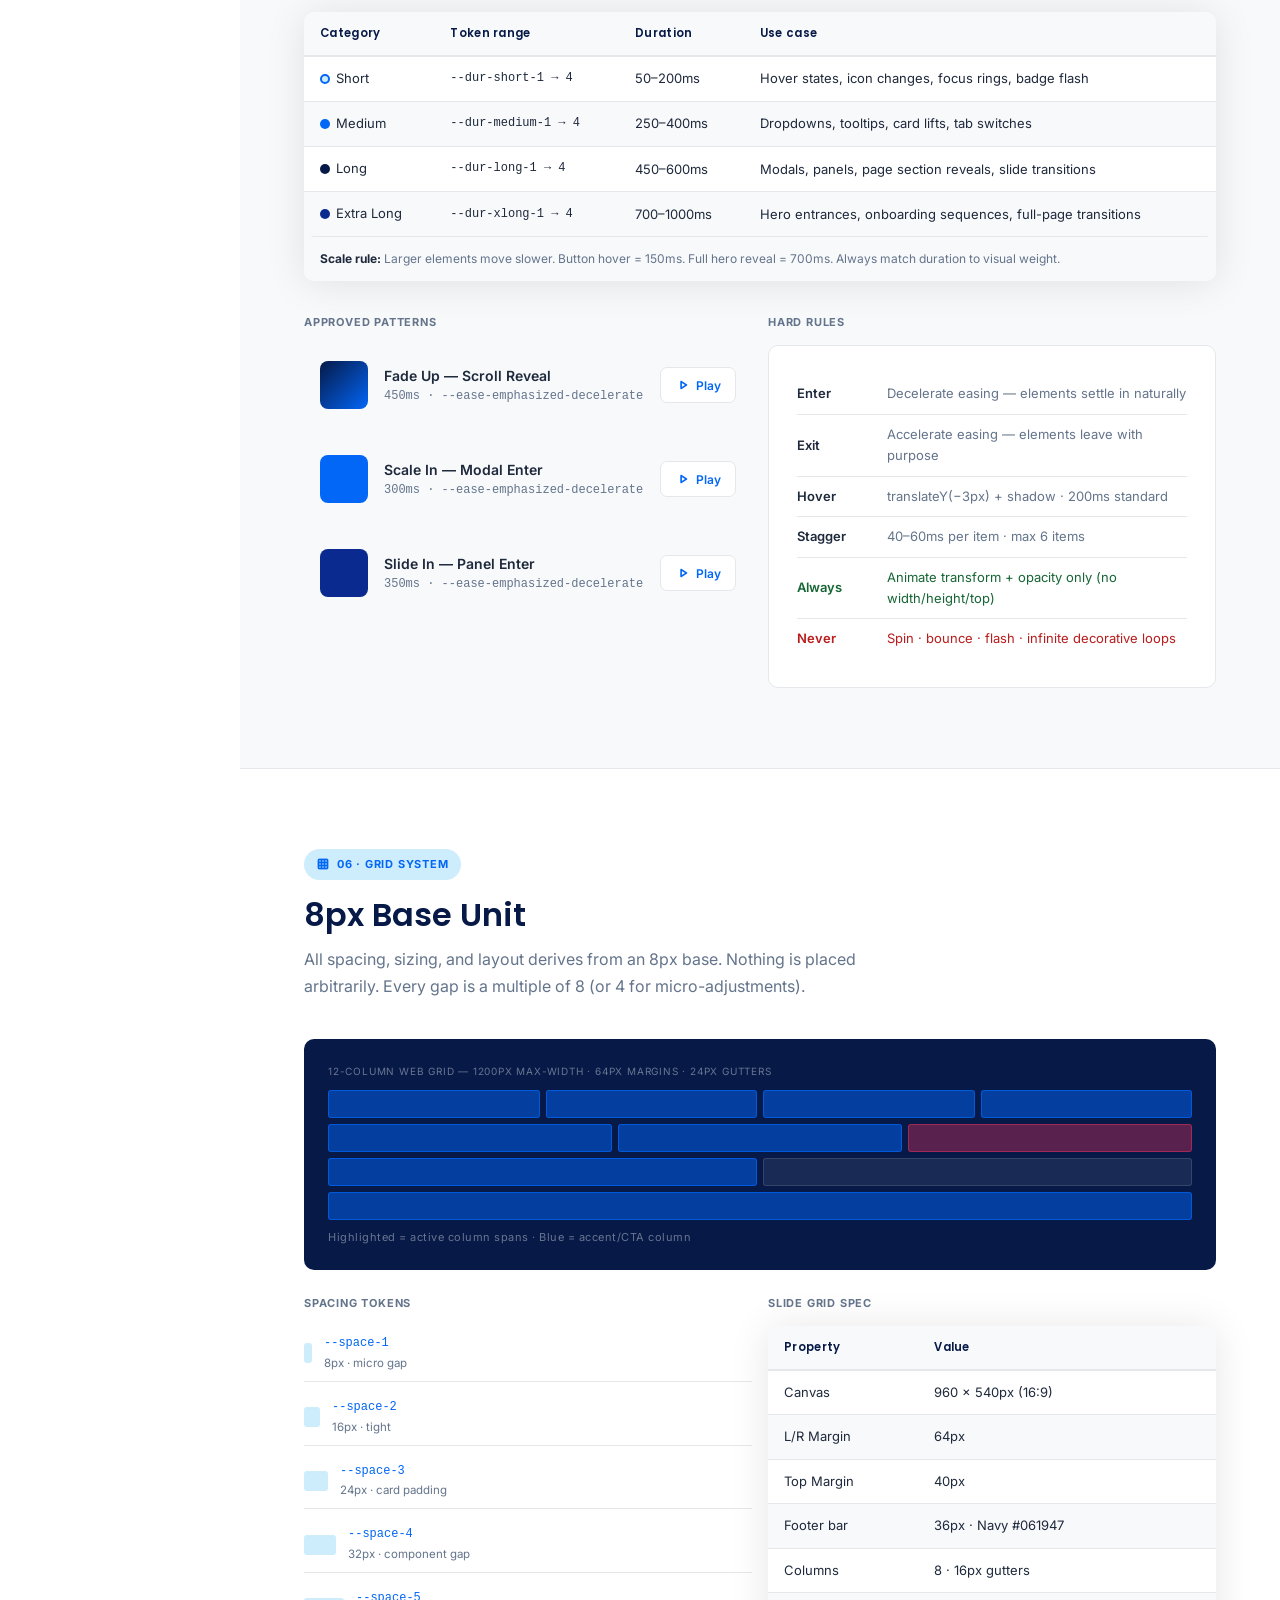
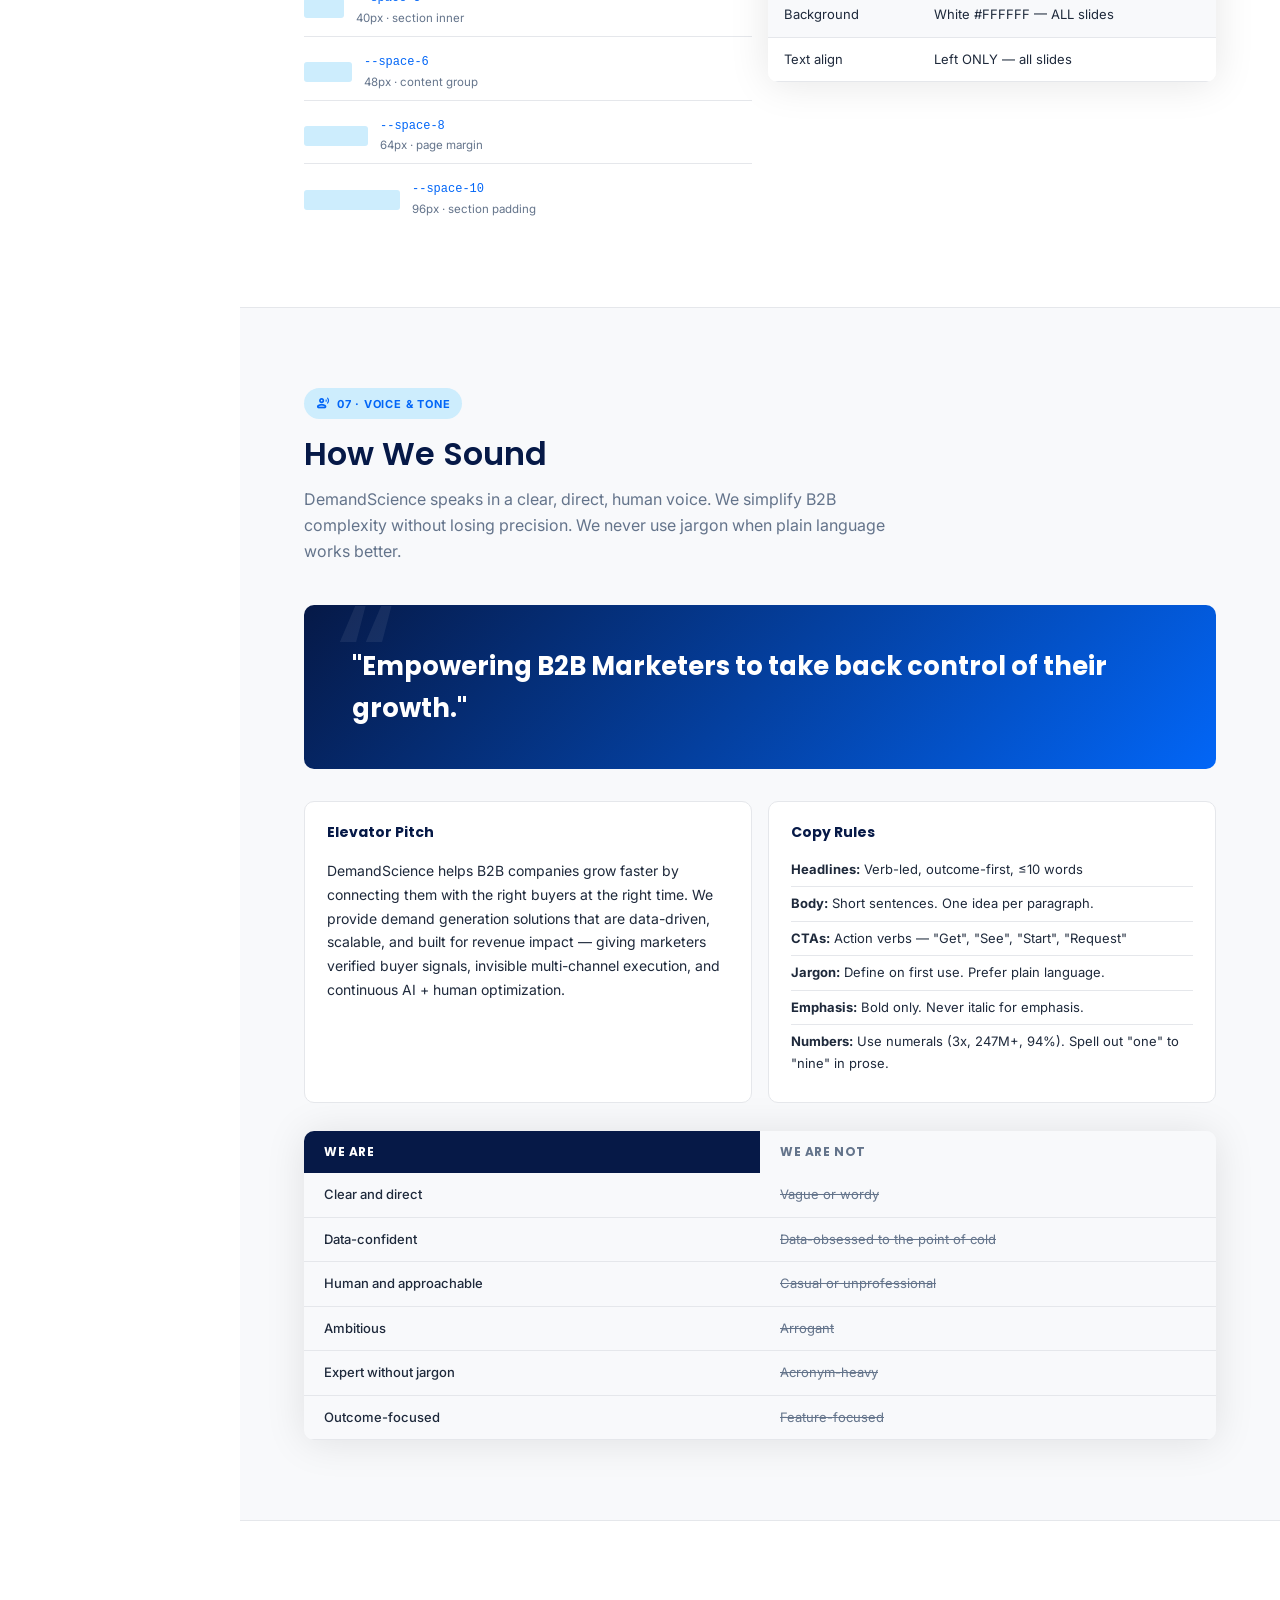
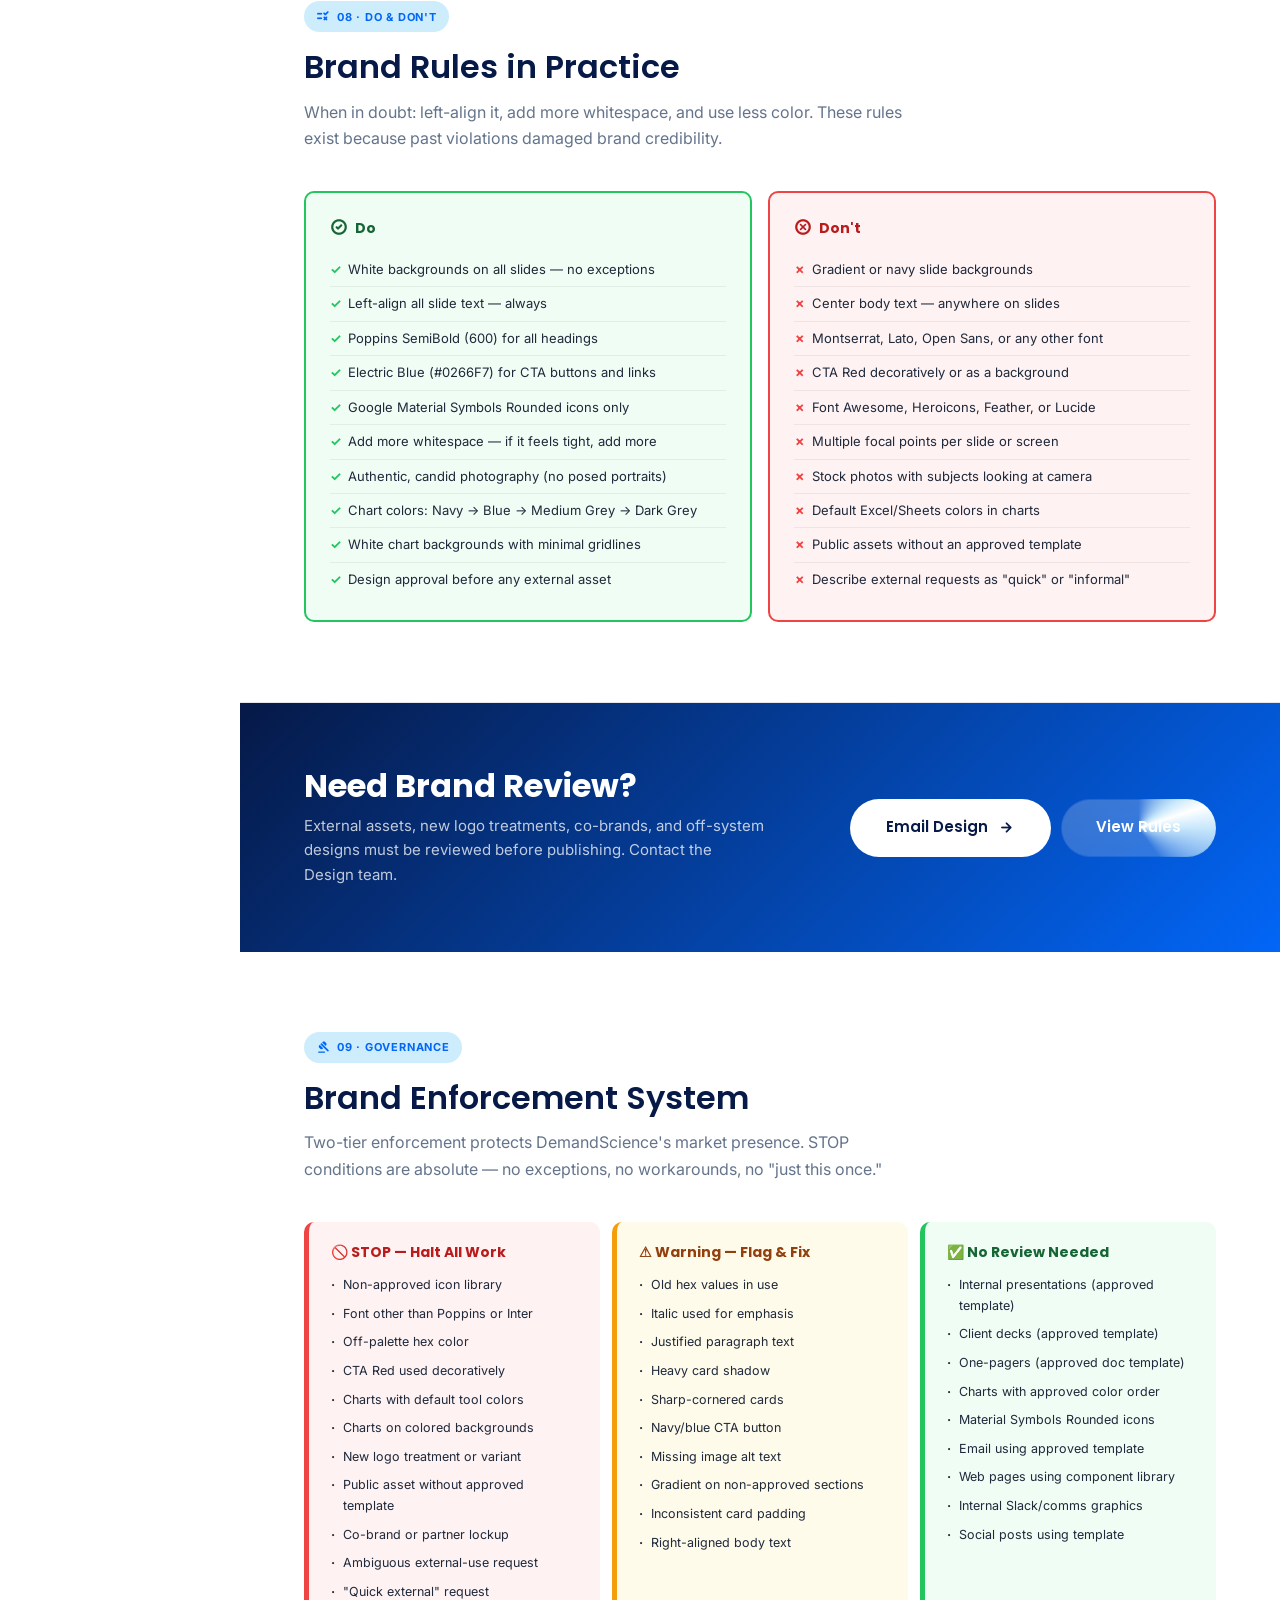
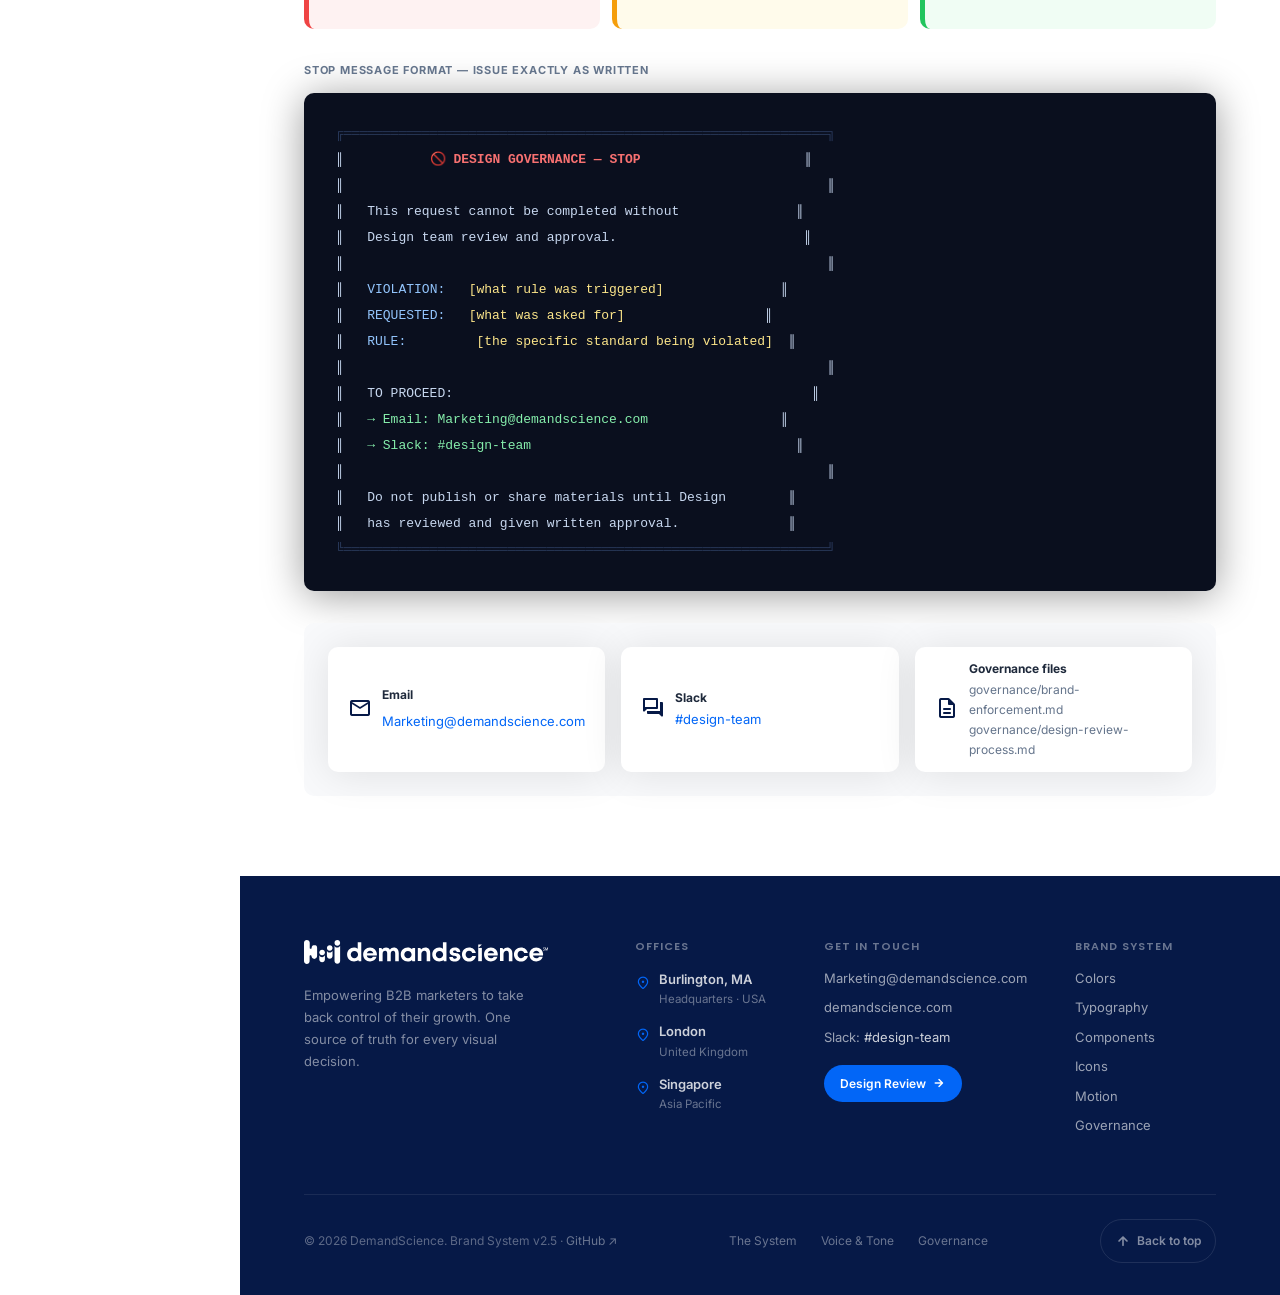
==== commit aafcd430: "Buttons: balanced padding, moving glow border on hero CTA - All pill buttons: increased vertical/hor" ====
--- a/brand-guide/brand-site.html
+++ b/brand-guide/brand-site.html
@@ -106,9 +106,10 @@
 .nav-cta{
   margin-left:auto;flex-shrink:0;
   background:var(--blue);color:#fff;
-  padding:9px 22px;border-radius:100px;
+  padding:9px 24px;border-radius:100px;
   font-family:'Poppins',sans-serif;font-size:13px;font-weight:600;
   transition:background .2s,transform .15s,box-shadow .2s;
+  white-space:nowrap;
 }
 .nav-cta:hover{background:#0258d4;transform:translateY(-1px);box-shadow:0 4px 16px rgba(2,102,247,.4)}
 
@@ -222,23 +223,56 @@
 }
 .hero p{font-size:18px;color:rgba(255,255,255,.8);max-width:560px;margin-bottom:36px}
 .hero-btns{display:flex;gap:12px;flex-wrap:wrap}
+/* @property enables smooth conic-gradient angle animation */
+@property --ba{syntax:'<angle>';inherits:false;initial-value:0deg}
+@keyframes borderSpin{to{--ba:360deg}}
+
 .btn-hero-primary{
   background:#fff;color:var(--navy);
-  padding:13px 28px;border-radius:100px;
-  font-family:'Poppins',sans-serif;font-size:14px;font-weight:600;
-  display:inline-flex;align-items:center;gap:8px;
+  padding:15px 36px;border-radius:100px;
+  font-family:'Poppins',sans-serif;font-size:15px;font-weight:600;
+  display:inline-flex;align-items:center;gap:10px;
   transition:transform .2s,box-shadow .2s;
-}
-.btn-hero-primary:hover{transform:translateY(-2px);box-shadow:0 8px 24px rgba(0,0,0,.2)}
+  white-space:nowrap;
+}
+.btn-hero-primary:hover{transform:translateY(-2px);box-shadow:0 10px 28px rgba(0,0,0,.22)}
+
+/* Glow-edge CTA — rotating light traces the border */
 .btn-hero-outline{
-  background:rgba(255,255,255,.12);color:#fff;
-  padding:13px 28px;border-radius:100px;
-  border:1.5px solid rgba(255,255,255,.3);
-  font-family:'Poppins',sans-serif;font-size:14px;font-weight:600;
-  display:inline-flex;align-items:center;gap:8px;
-  transition:background .2s,border-color .2s,transform .2s;
-}
-.btn-hero-outline:hover{background:rgba(255,255,255,.18);border-color:rgba(255,255,255,.6);transform:translateY(-2px)}
+  color:#fff;
+  padding:14px 34px;border-radius:100px;
+  font-family:'Poppins',sans-serif;font-size:15px;font-weight:600;
+  display:inline-flex;align-items:center;gap:10px;
+  white-space:nowrap;
+  border:1.5px solid transparent;
+  background:
+    linear-gradient(rgba(255,255,255,.11),rgba(255,255,255,.08)) padding-box,
+    conic-gradient(
+      from var(--ba),
+      rgba(255,255,255,.12) 0deg,
+      rgba(205,237,253,.95) 55deg,
+      rgba(255,255,255,1) 72deg,
+      rgba(205,237,253,.95) 90deg,
+      rgba(255,255,255,.12) 145deg,
+      rgba(255,255,255,.12) 360deg
+    ) border-box;
+  animation:borderSpin 3.2s linear infinite;
+  transition:transform .2s;
+}
+.btn-hero-outline:hover{
+  background:
+    linear-gradient(rgba(255,255,255,.18),rgba(255,255,255,.14)) padding-box,
+    conic-gradient(
+      from var(--ba),
+      rgba(255,255,255,.12) 0deg,
+      rgba(205,237,253,.95) 55deg,
+      rgba(255,255,255,1) 72deg,
+      rgba(205,237,253,.95) 90deg,
+      rgba(255,255,255,.12) 145deg,
+      rgba(255,255,255,.12) 360deg
+    ) border-box;
+  transform:translateY(-2px);
+}
 /* Stats row */
 .hero-stats{
   display:flex;gap:0;margin-top:56px;
@@ -340,22 +374,30 @@
 /* Buttons */
 .btn-row{display:flex;flex-wrap:wrap;gap:10px;align-items:center}
 .btn-p{
-  background:var(--blue);color:#fff;padding:11px 24px;border-radius:100px;
-  font-family:'Poppins',sans-serif;font-size:13px;font-weight:600;border:none;
-  display:inline-flex;align-items:center;gap:6px;
+  background:var(--blue);color:#fff;padding:12px 28px;border-radius:100px;
+  font-family:'Poppins',sans-serif;font-size:14px;font-weight:600;border:none;
+  display:inline-flex;align-items:center;gap:8px;
+  white-space:nowrap;
   /* transitions managed by motion states block below */
 }
 .btn-s{
-  background:transparent;color:var(--blue);padding:9px 22px;border-radius:100px;
-  border:2px solid var(--blue);font-family:'Poppins',sans-serif;font-size:13px;font-weight:600;
+  background:transparent;color:var(--blue);
+  padding:10px 26px;border-radius:100px;
+  border:1.5px solid var(--blue);
+  font-family:'Poppins',sans-serif;font-size:14px;font-weight:600;
+  display:inline-flex;align-items:center;gap:8px;white-space:nowrap;
 }
 .btn-g{
-  background:transparent;color:var(--navy);padding:9px 22px;border-radius:100px;
-  border:2px solid var(--navy);font-family:'Poppins',sans-serif;font-size:13px;font-weight:600;
+  background:transparent;color:var(--navy);
+  padding:10px 26px;border-radius:100px;
+  border:1.5px solid var(--navy);
+  font-family:'Poppins',sans-serif;font-size:14px;font-weight:600;
+  display:inline-flex;align-items:center;gap:8px;white-space:nowrap;
 }
 .btn-ui{
-  background:var(--lt);color:var(--dark);padding:7px 14px;border-radius:8px;
-  border:1px solid var(--border);font-size:12.5px;font-weight:500;
+  background:var(--lt);color:var(--dark);padding:8px 18px;border-radius:8px;
+  border:1px solid var(--border);font-size:13px;font-weight:500;
+  display:inline-flex;align-items:center;gap:6px;white-space:nowrap;
 }
 .btn-dis{opacity:.38;cursor:not-allowed}
 /* Cards */
@@ -818,10 +860,7 @@
 .btn-hero-primary:active span { transform:translateX(0); transition-duration:80ms }
 
 .btn-hero-outline {
-  transition:
-    background     200ms var(--ease-std),
-    border-color   200ms var(--ease-std),
-    transform      200ms var(--ease-std);
+  transition:transform 200ms var(--ease-std);
 }
 .btn-hero-outline:active {
   transform:scale(.96);
@@ -830,7 +869,6 @@
 .btn-hero-outline:focus-visible {
   outline:3px solid rgba(255,255,255,.5);
   outline-offset:3px;
-  animation:focusRingIn 200ms var(--ease-emph-dec) both;
 }
 
 /* ── NAV CTA ────────────────────────────────────── */
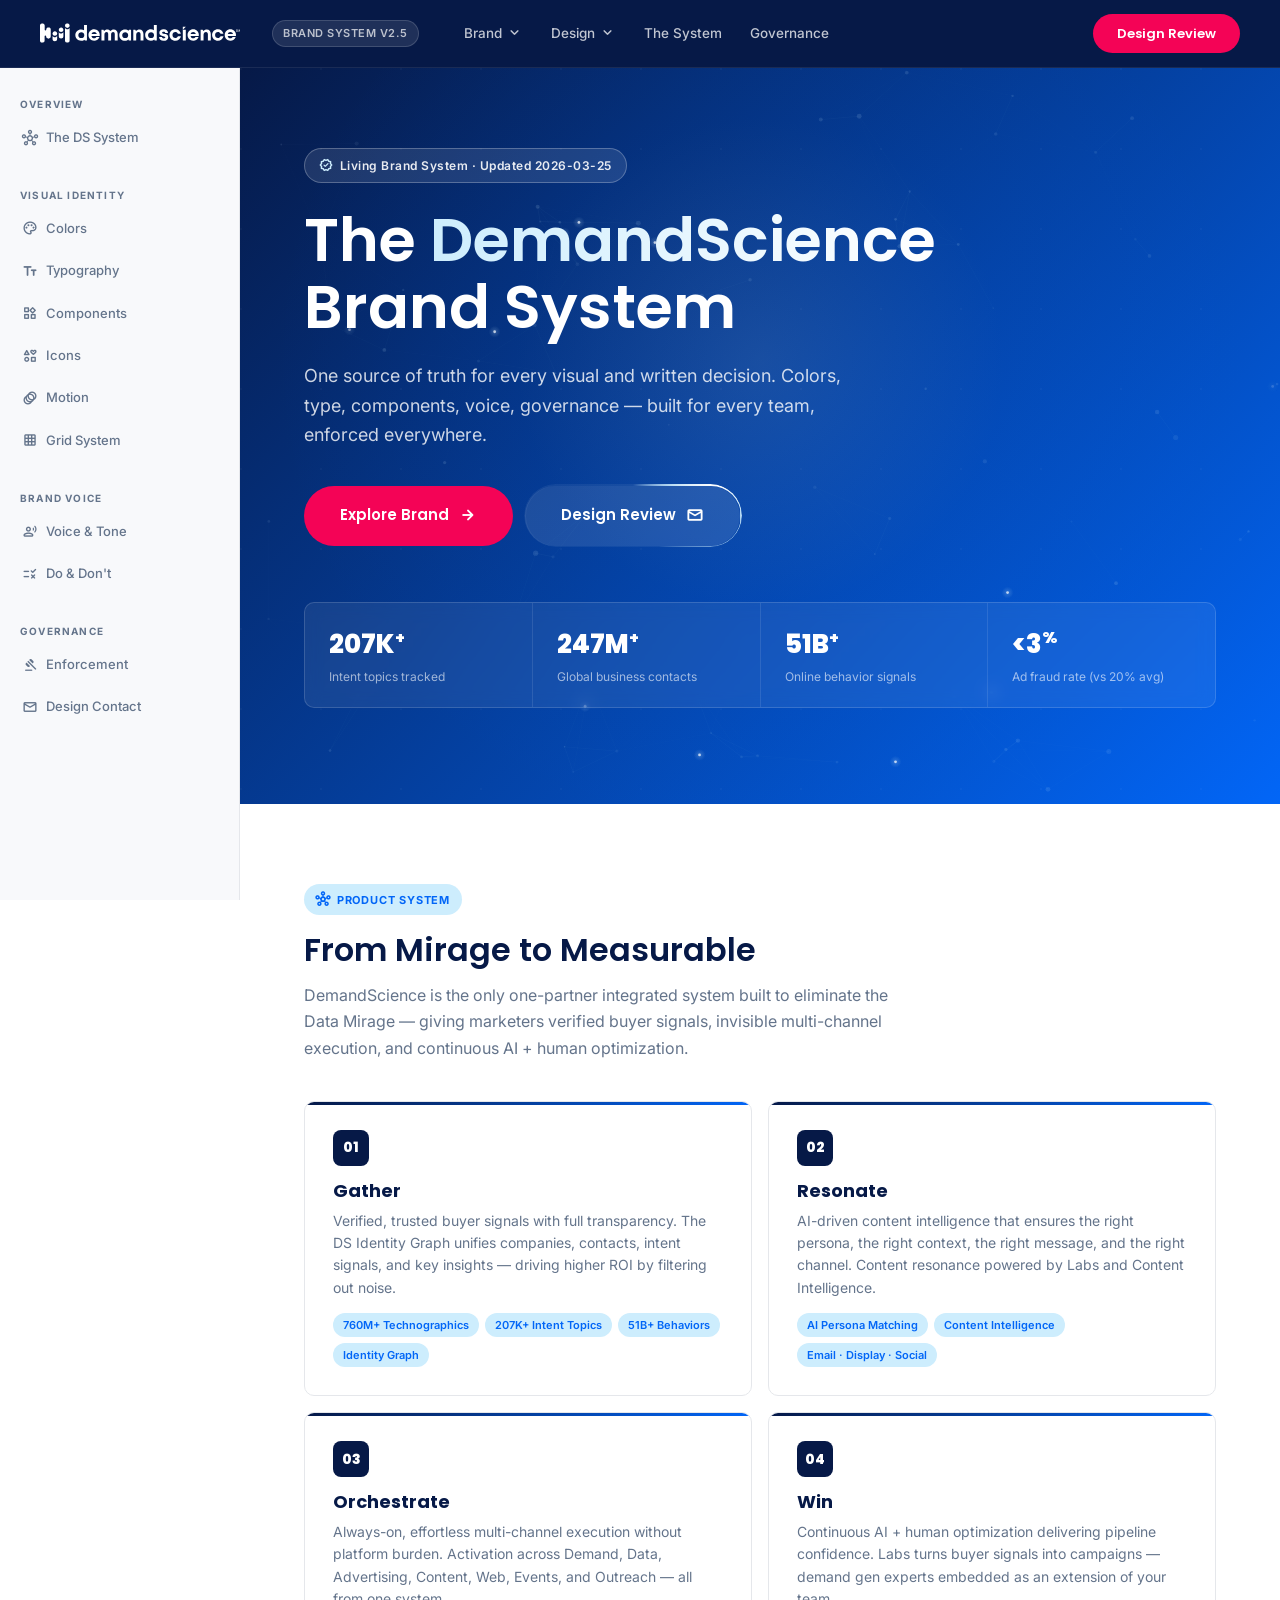
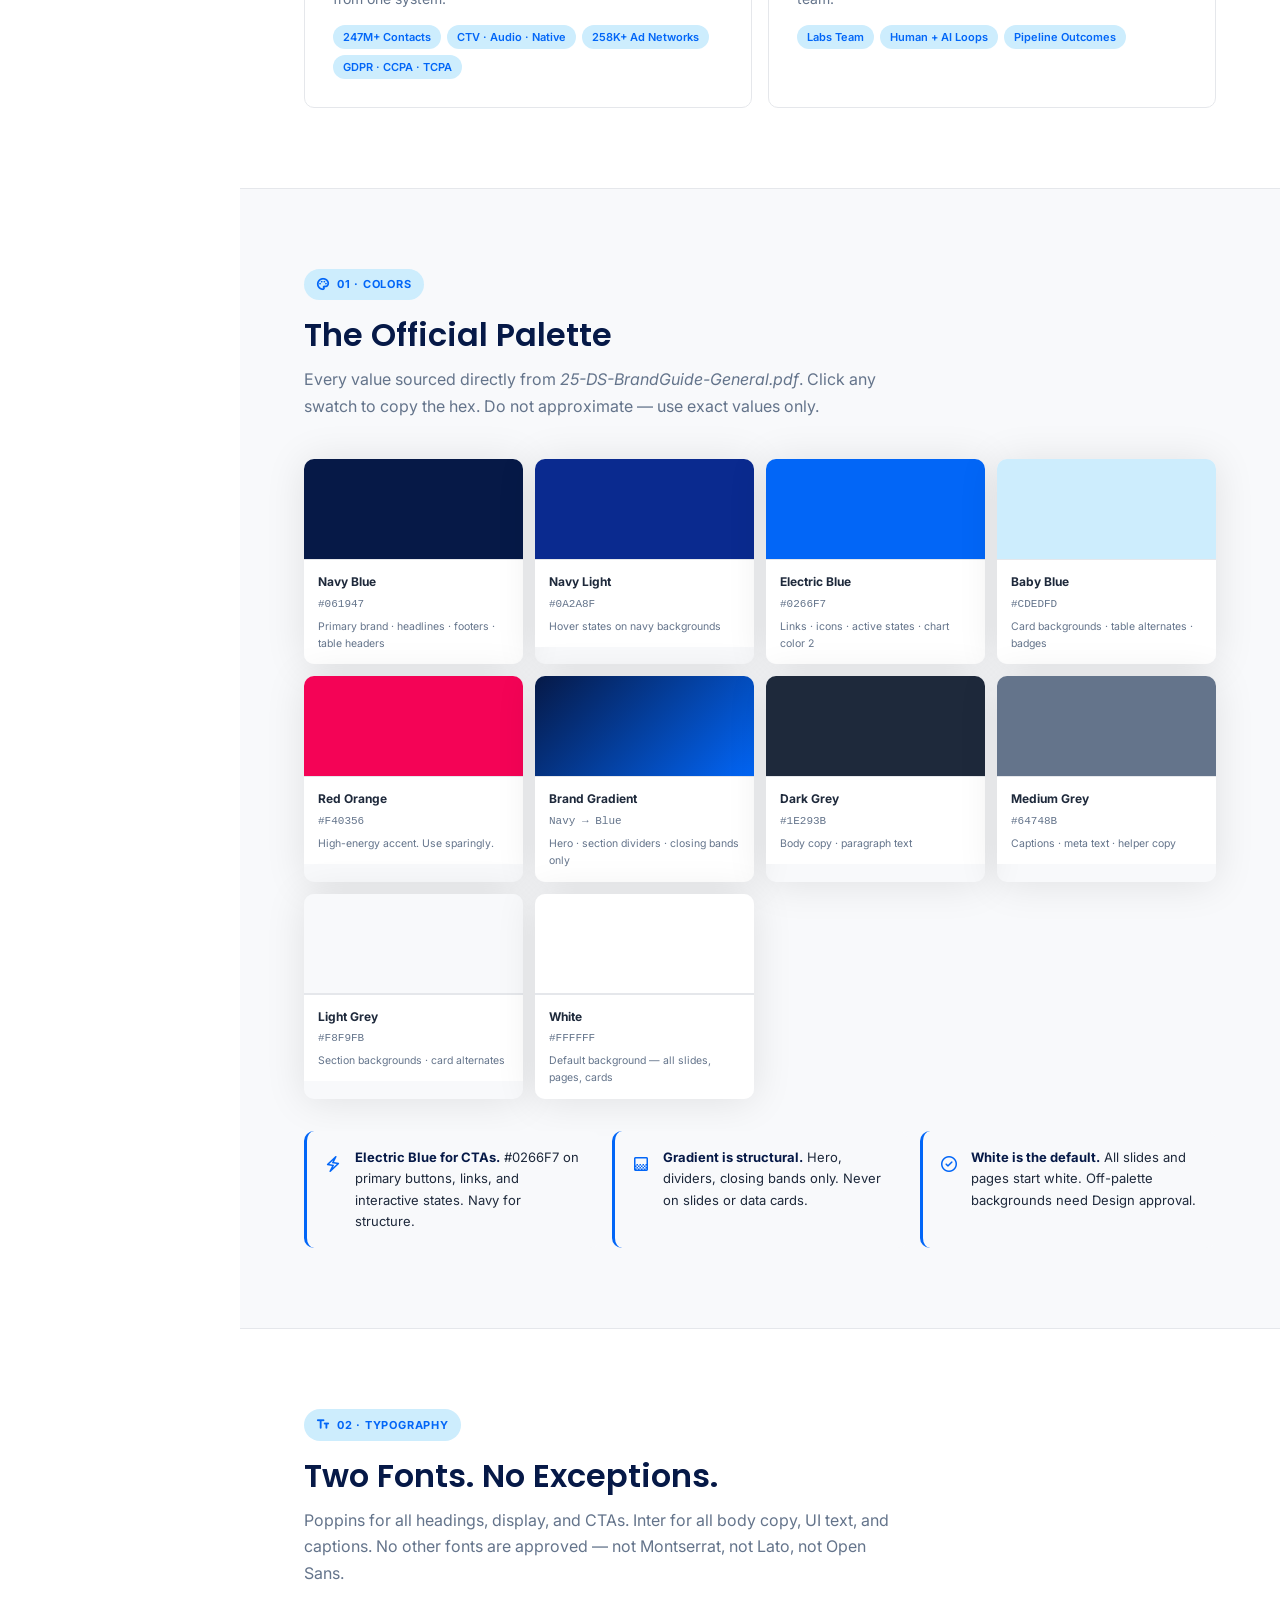
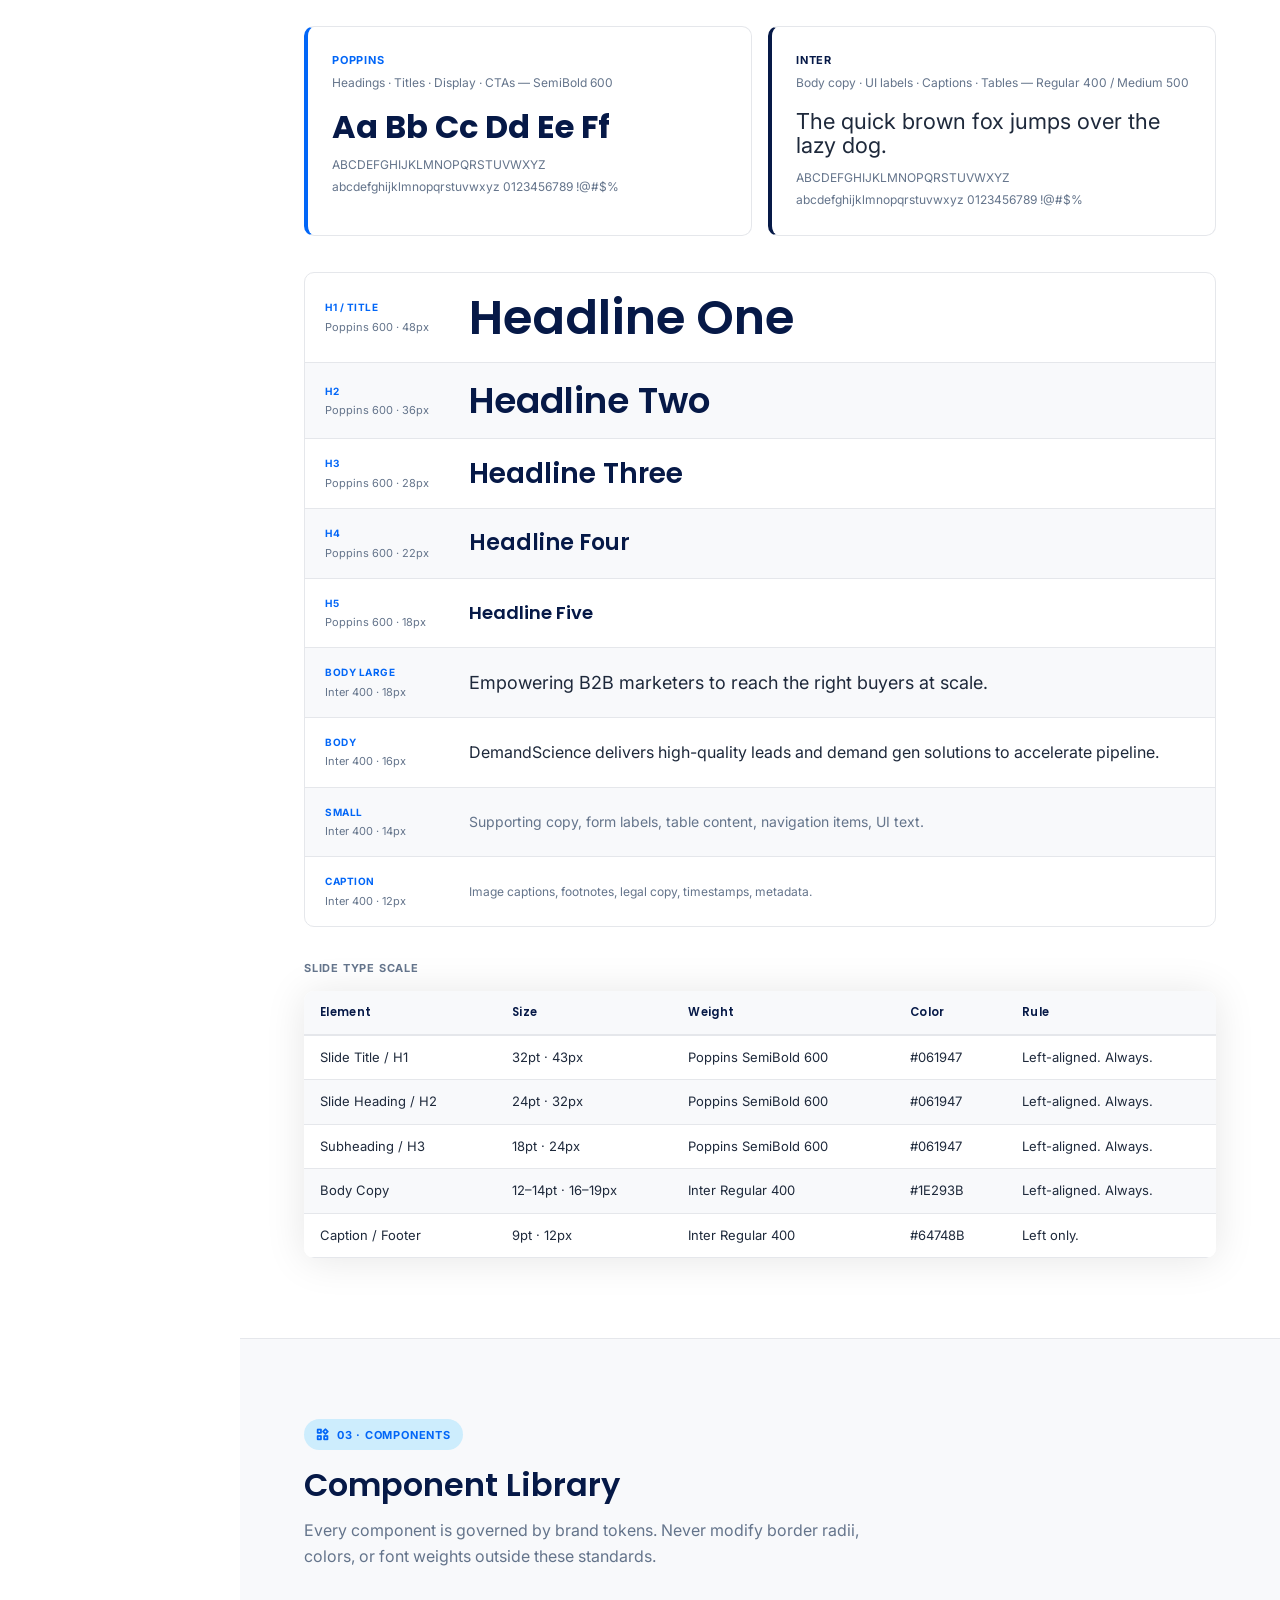
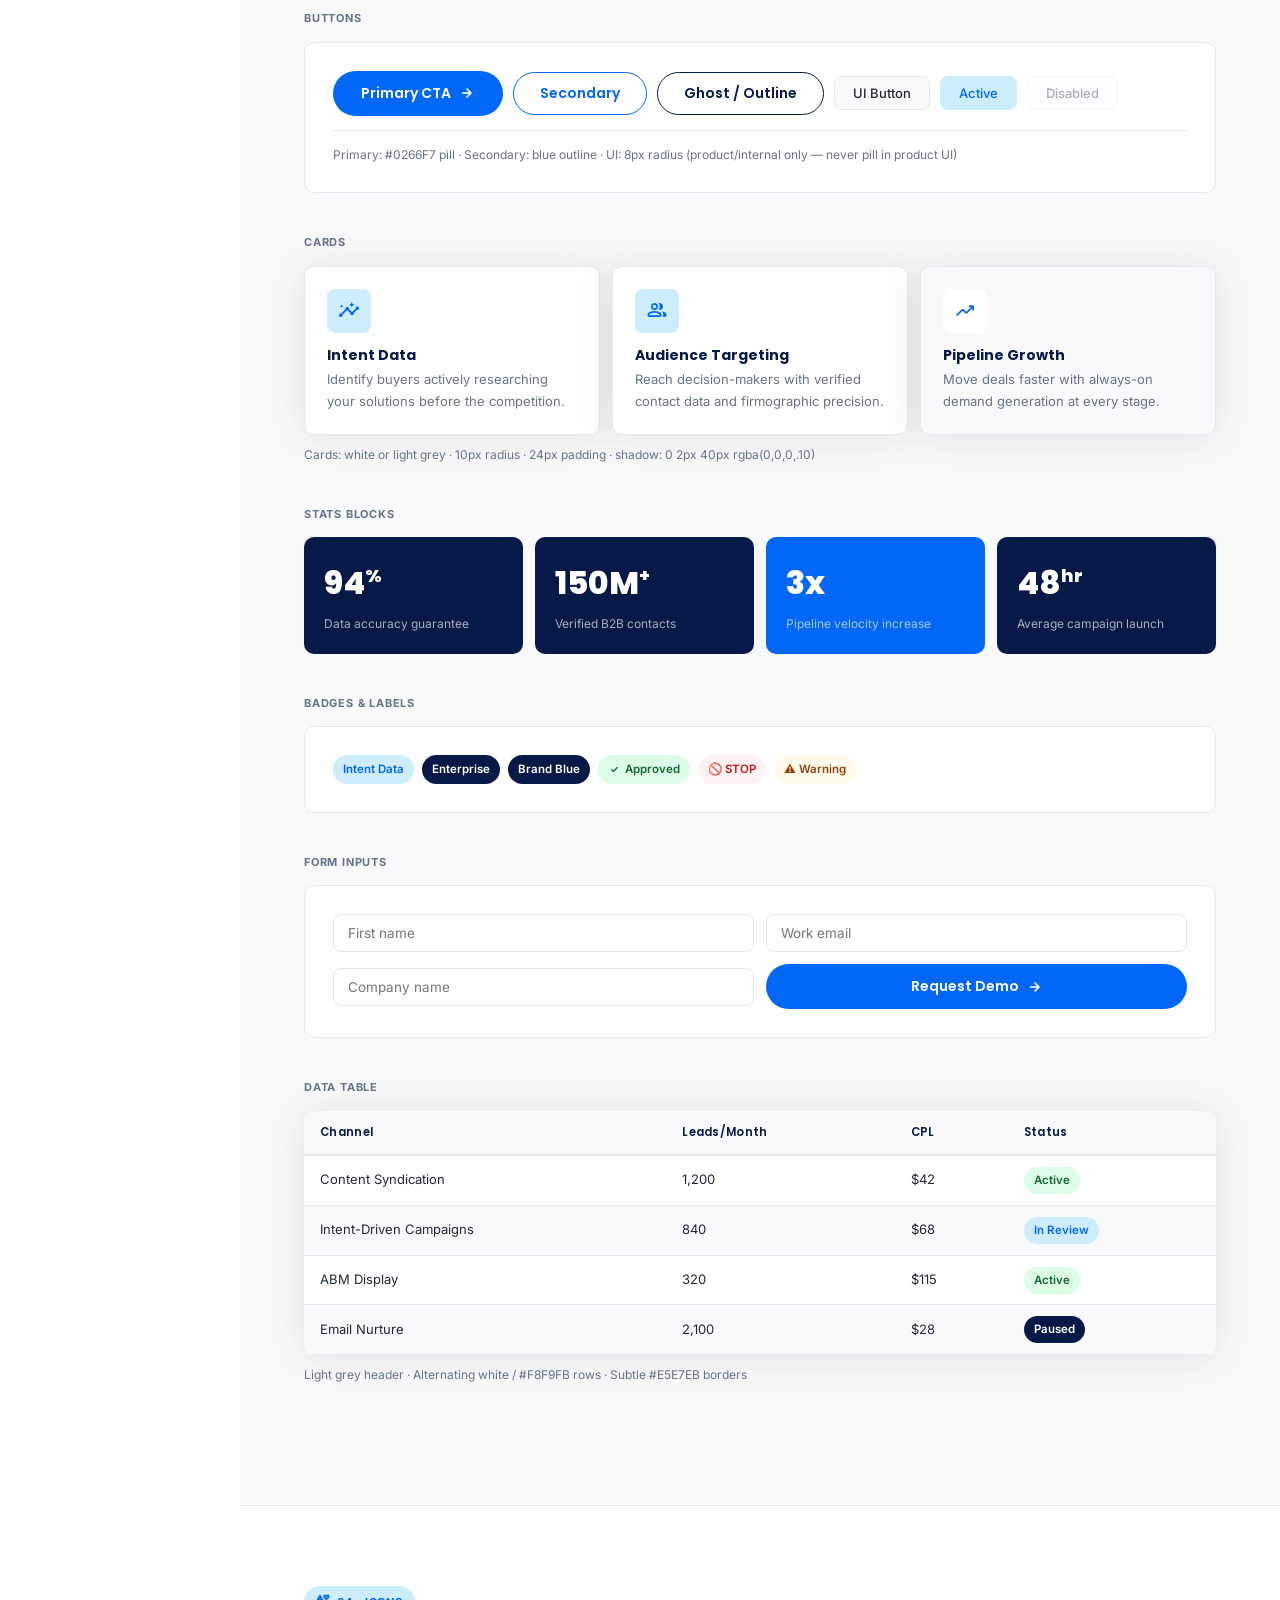
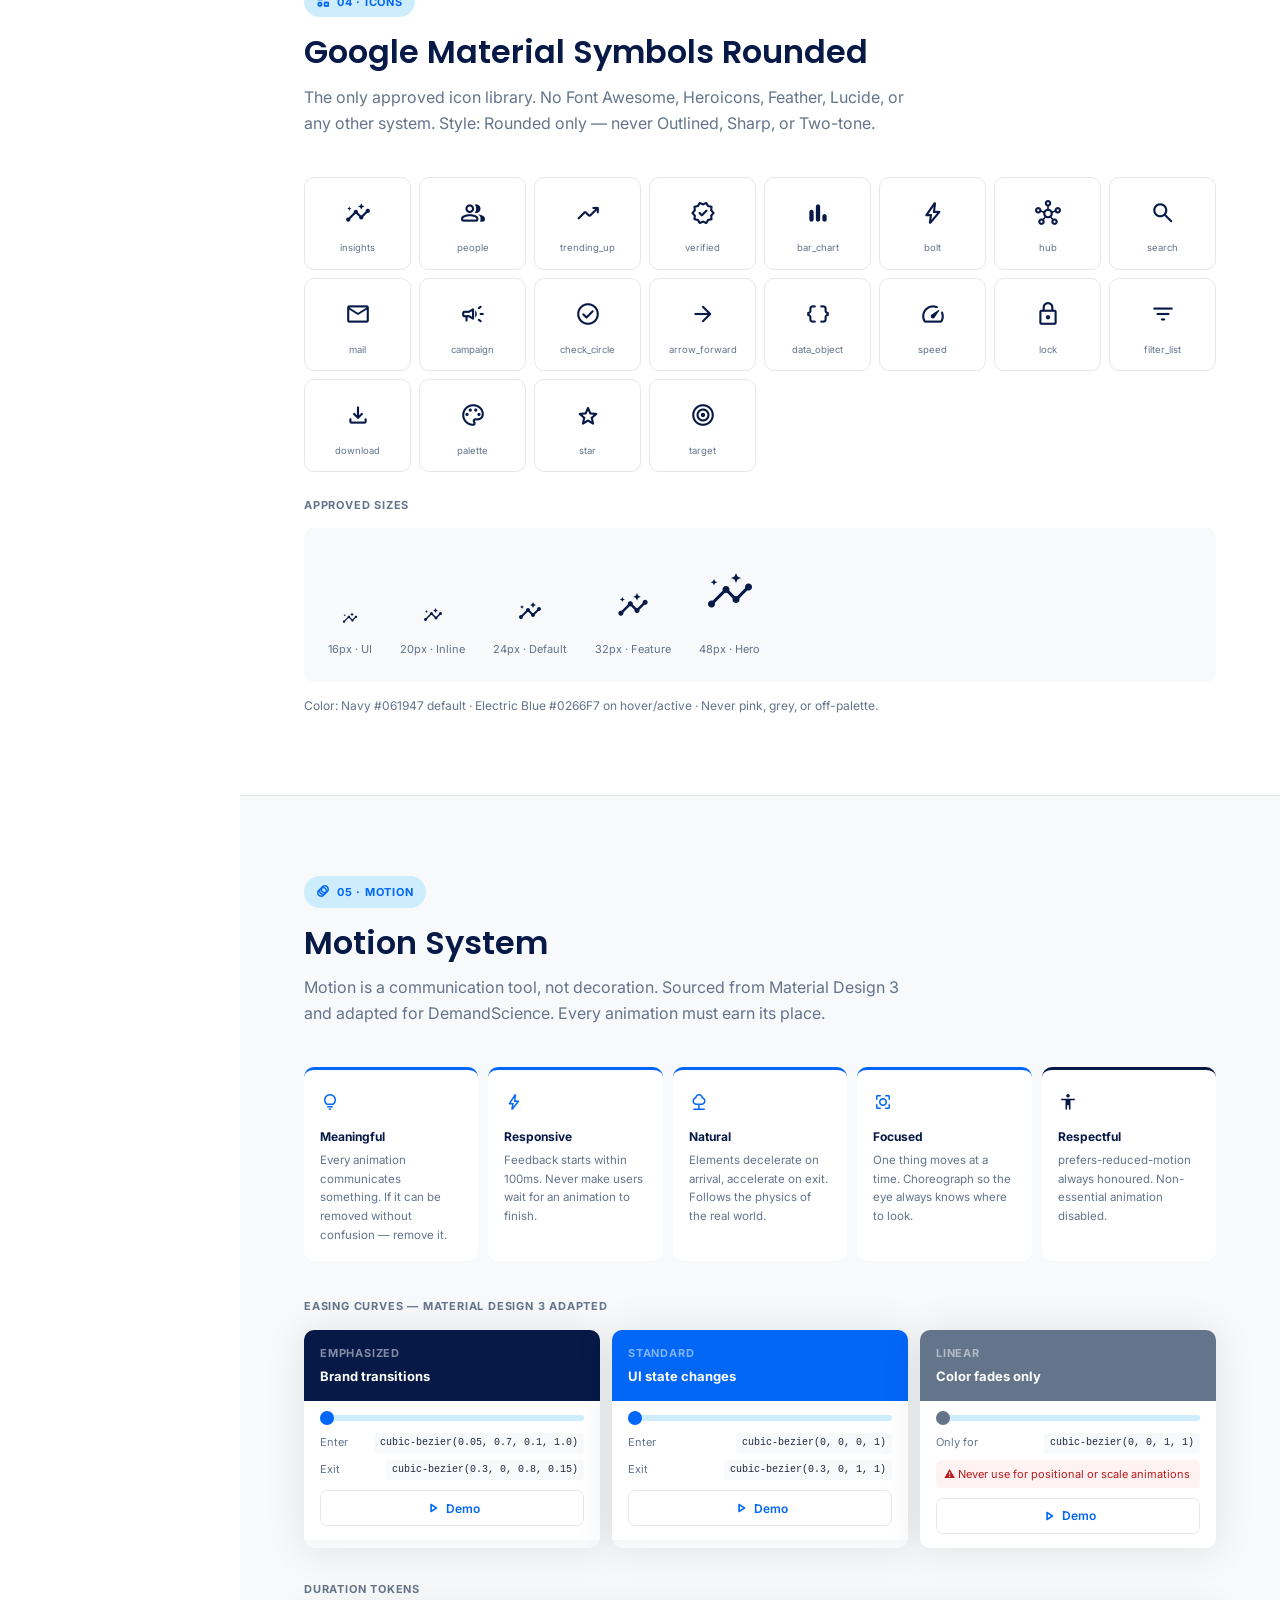
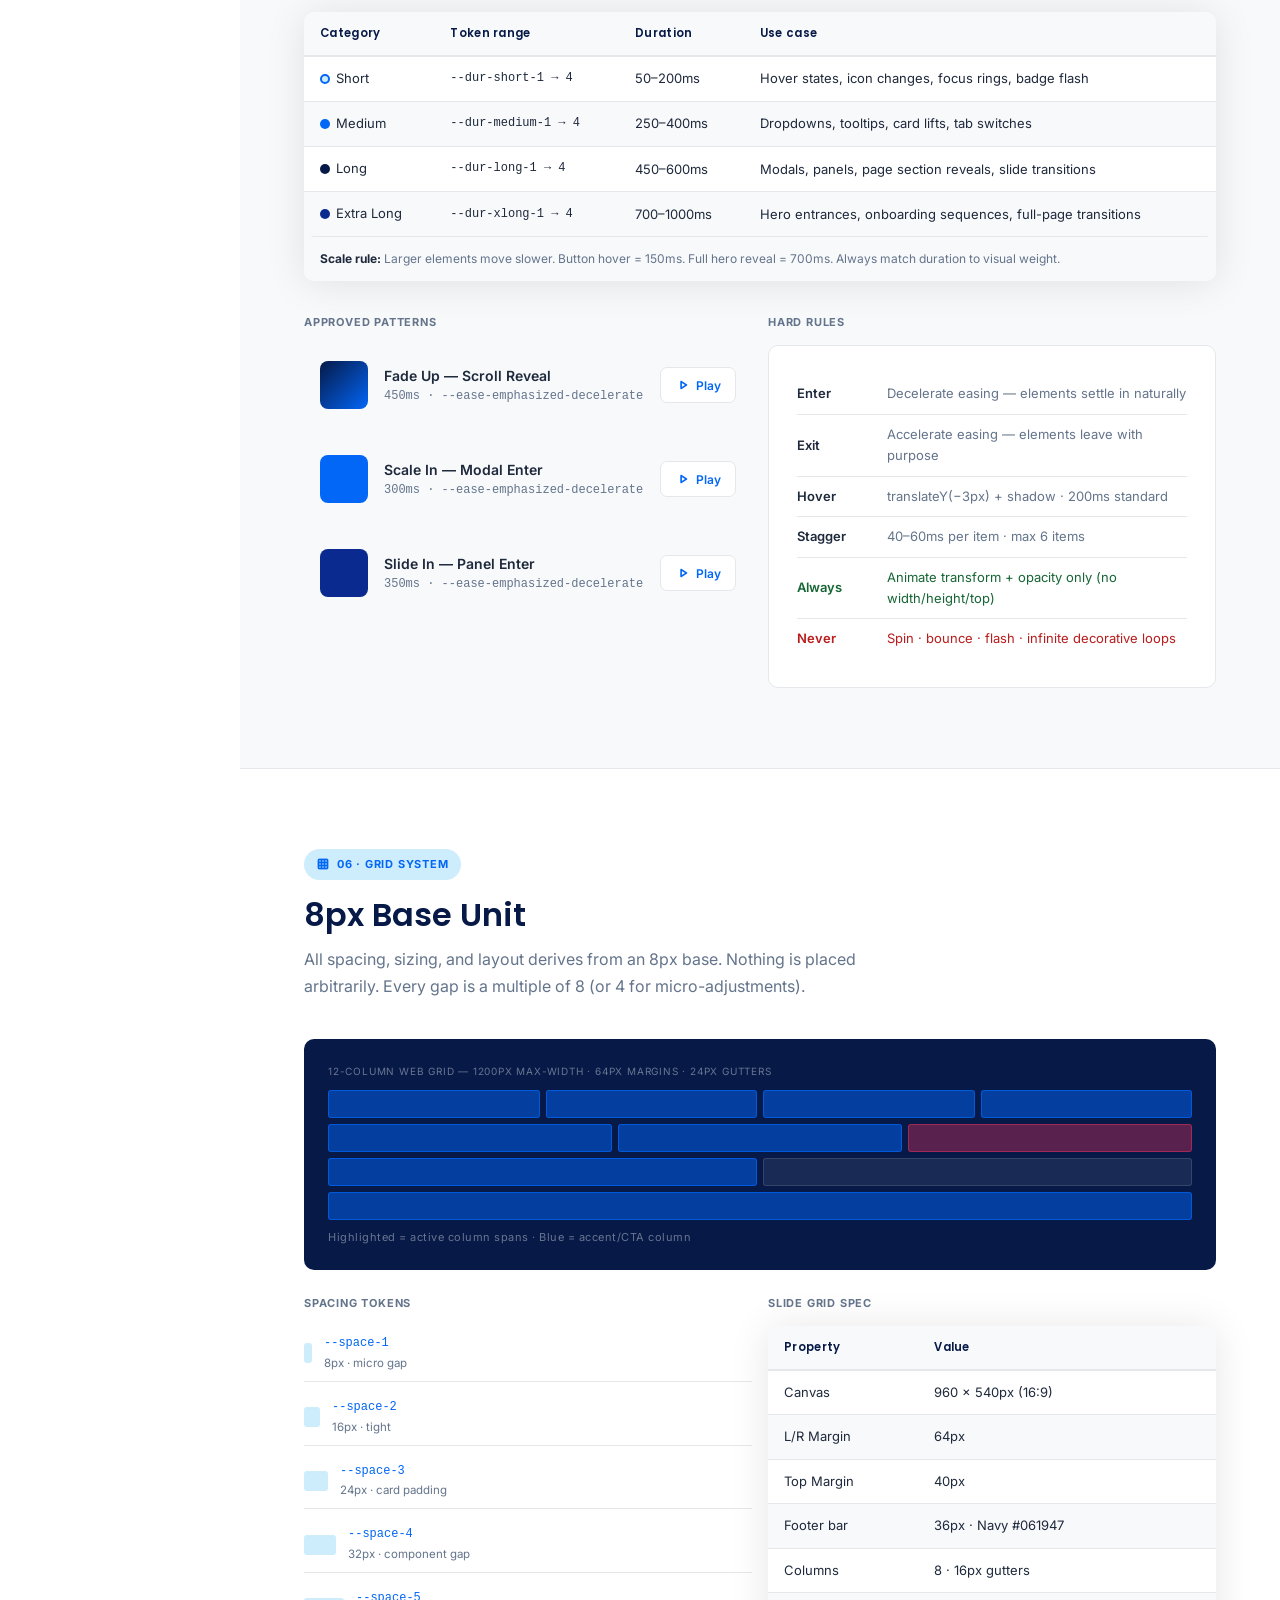
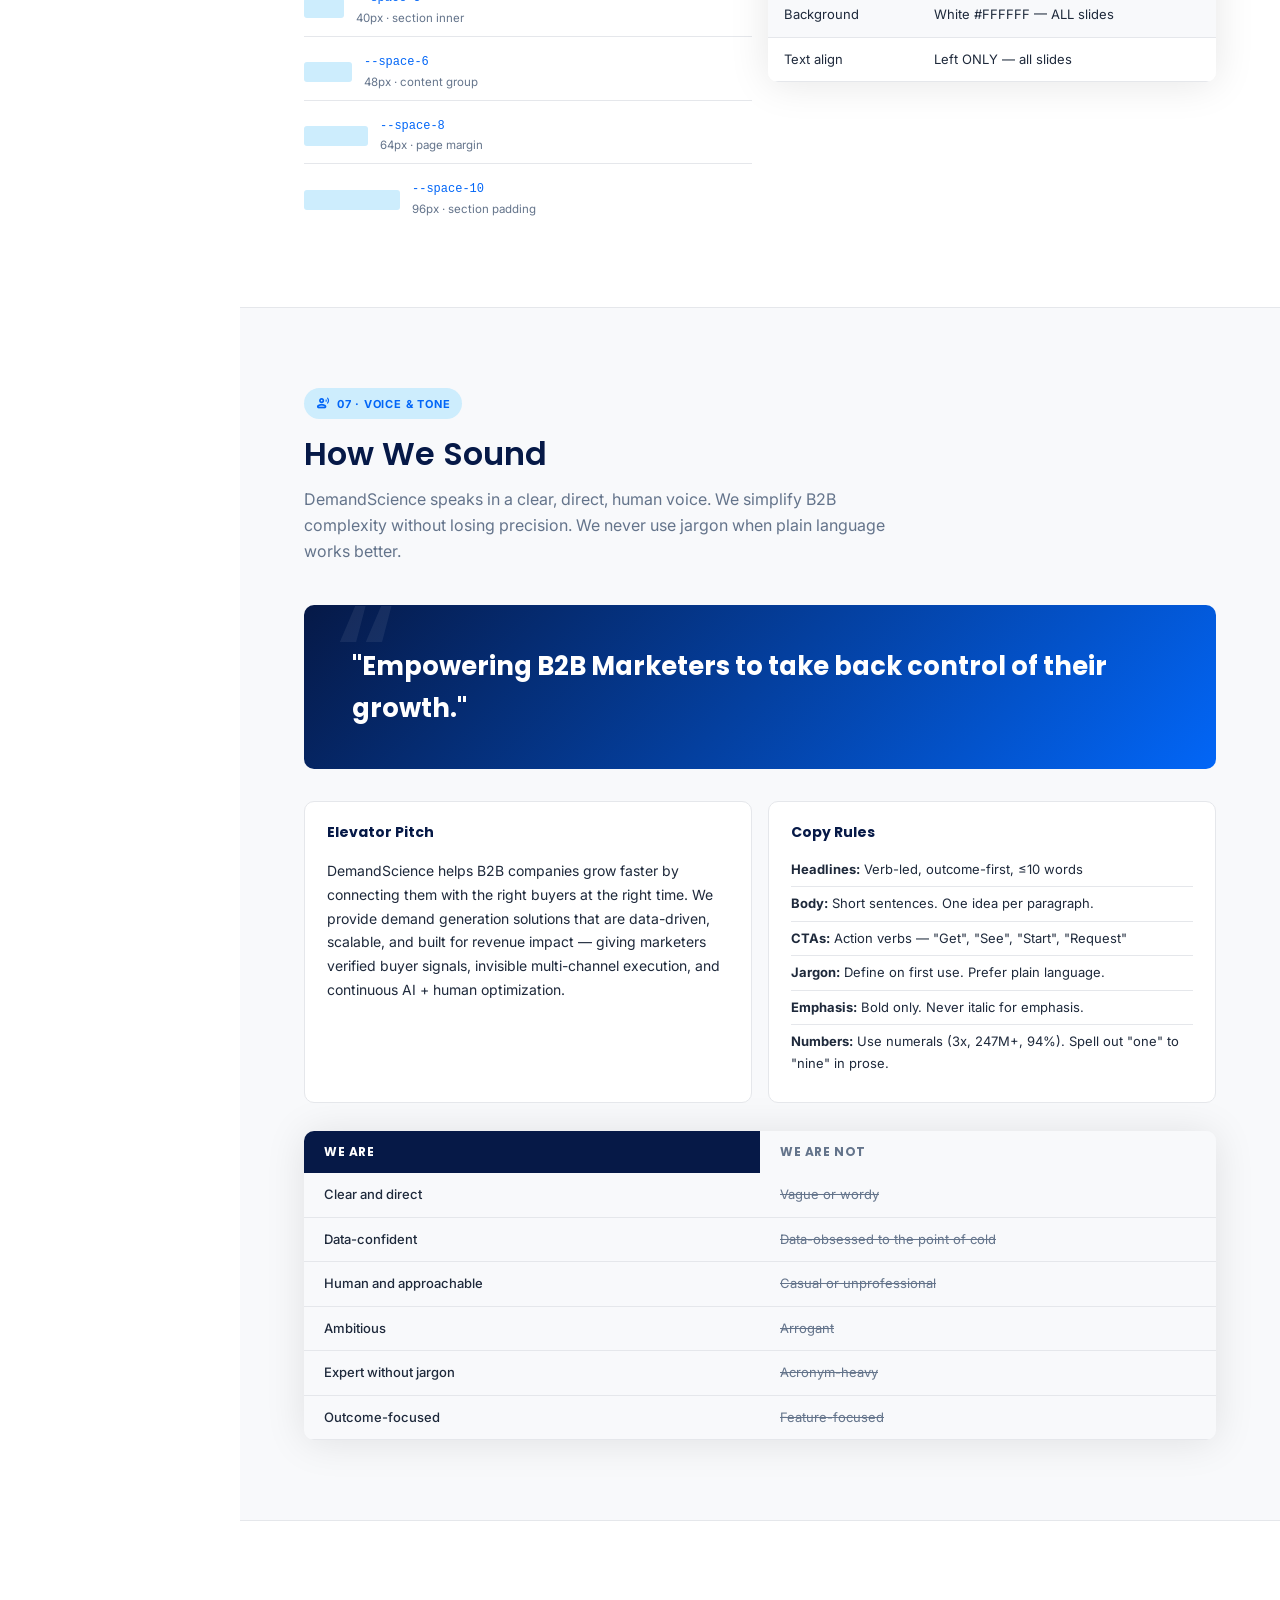
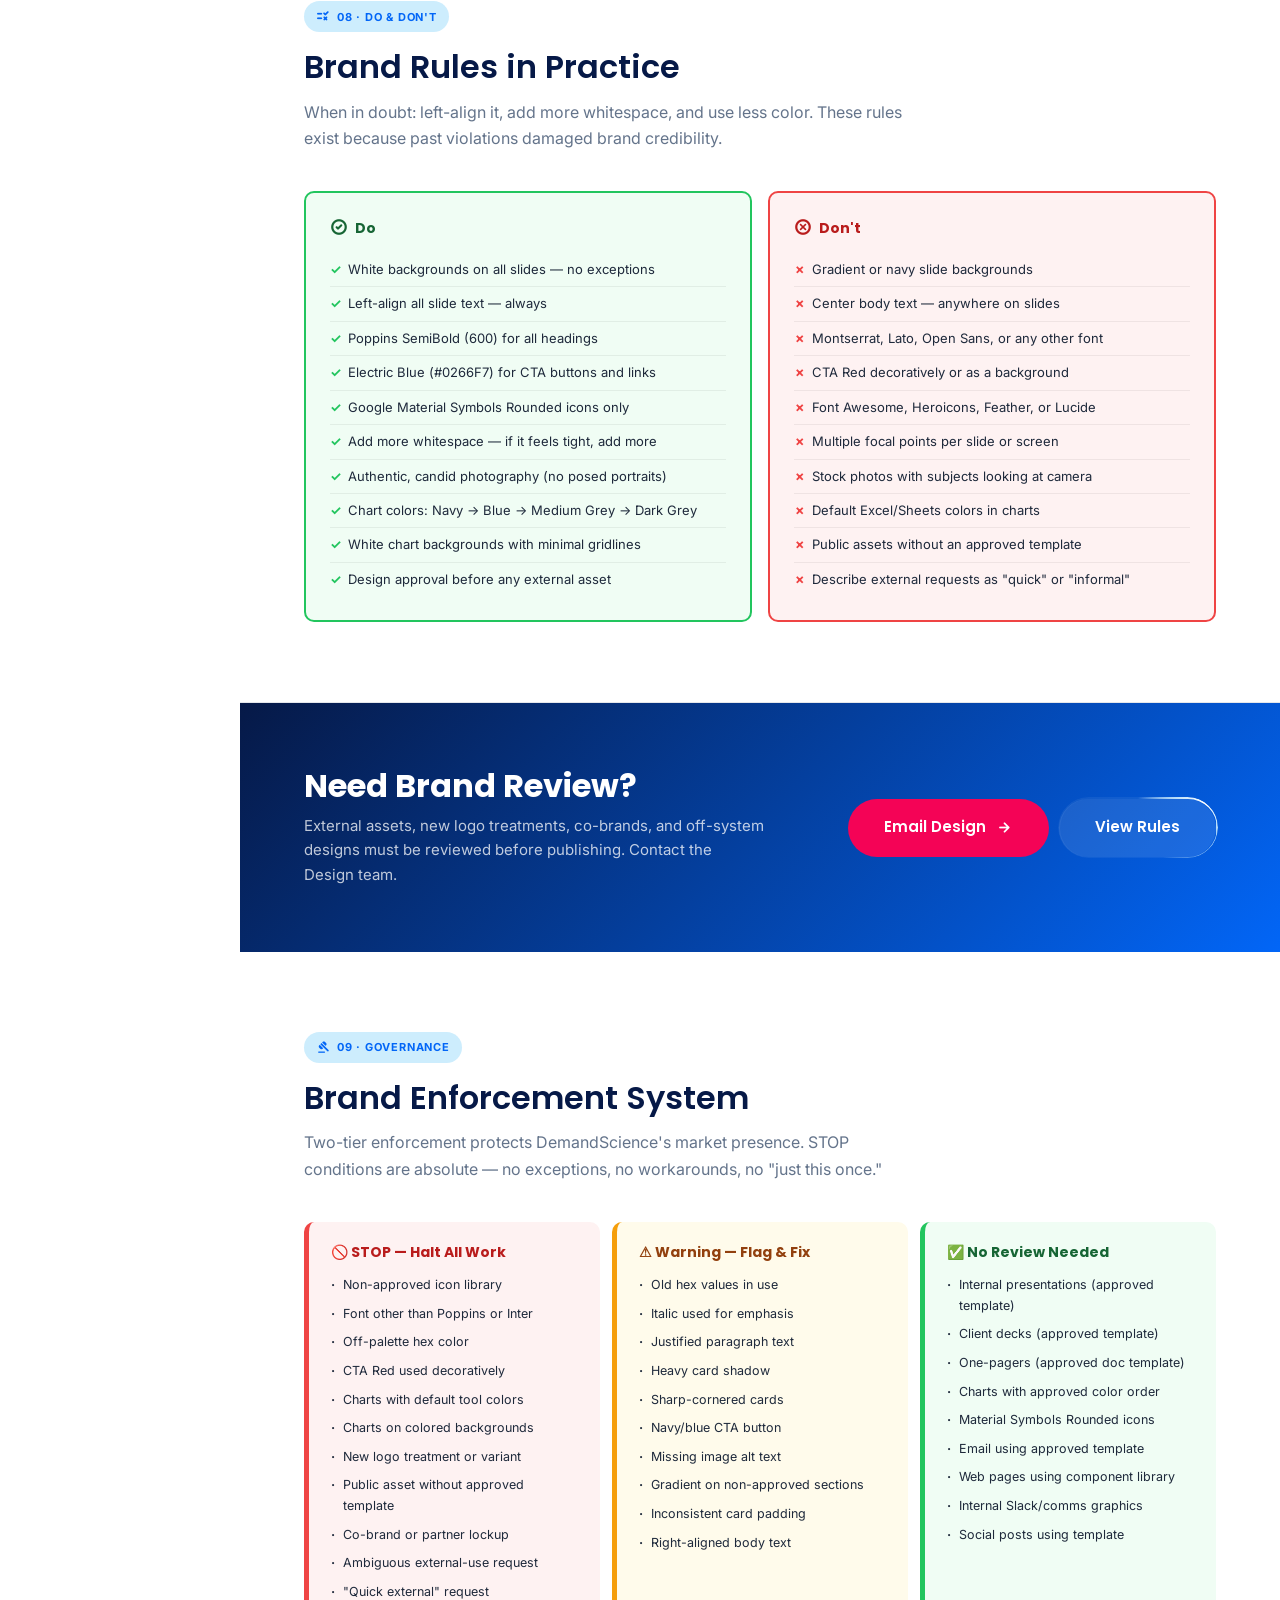
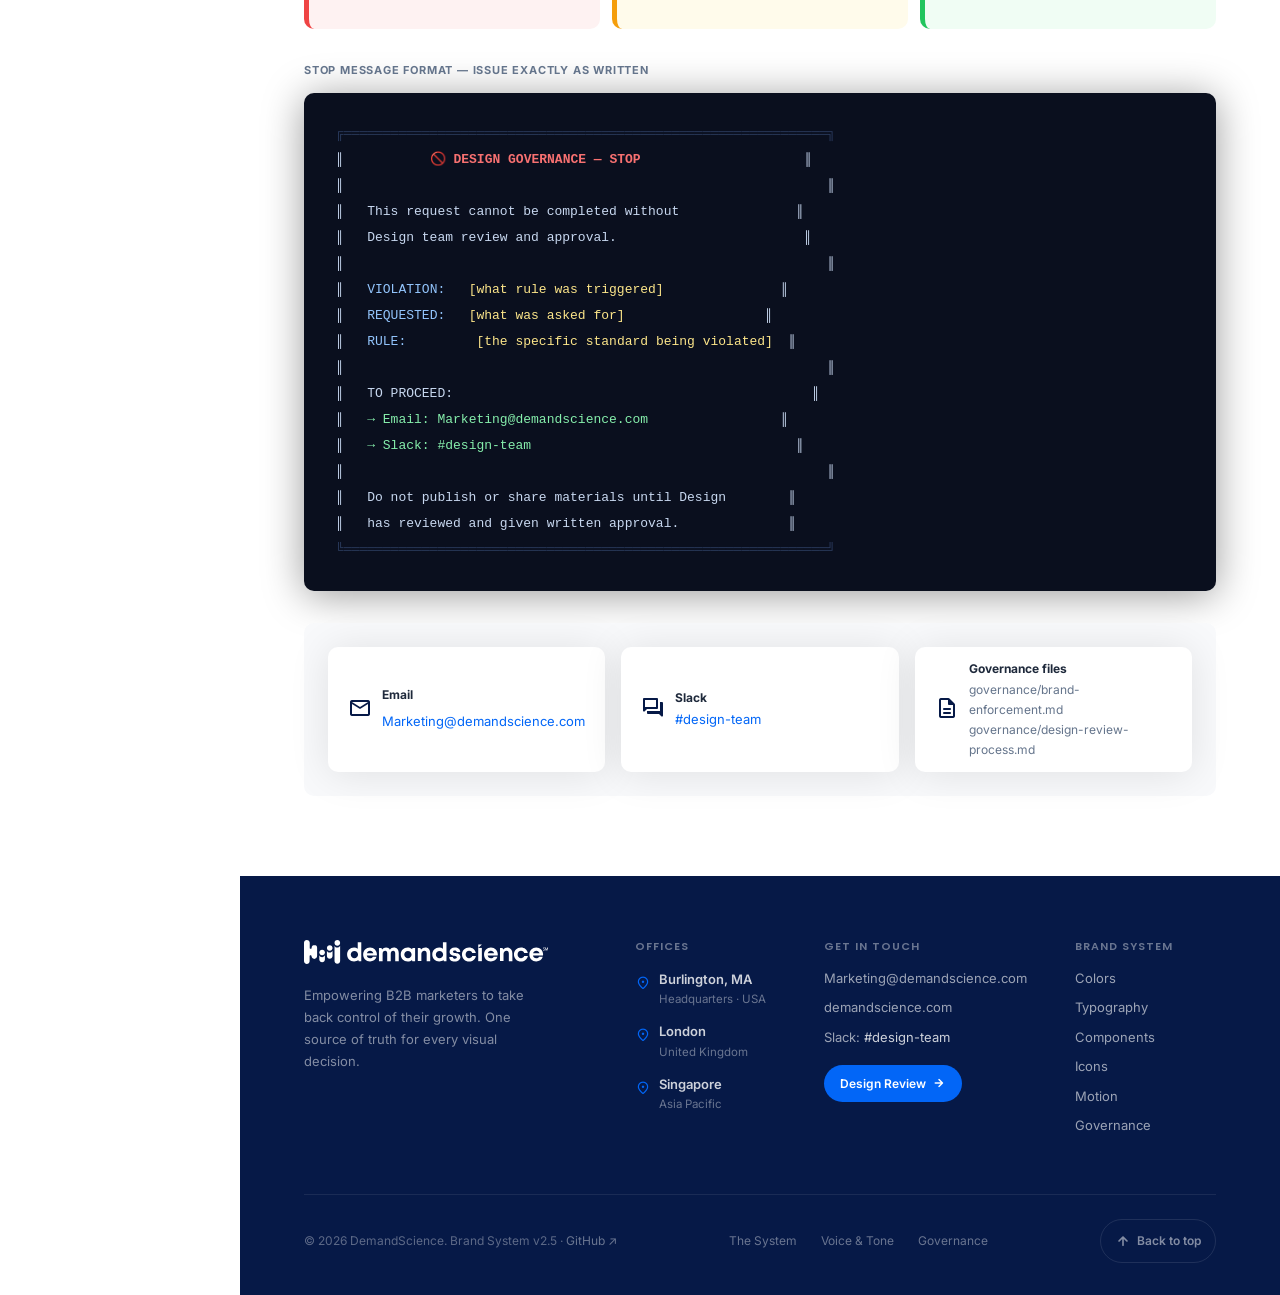
==== commit 8ce9f6ae: "v2.5 — canvas animation, stroke glow, Red Orange CTAs, button/form/table polish - Hero background: a" ====
--- a/brand-guide/brand-site.html
+++ b/brand-guide/brand-site.html
@@ -105,13 +105,13 @@
 /* CTA */
 .nav-cta{
   margin-left:auto;flex-shrink:0;
-  background:var(--blue);color:#fff;
+  background:var(--redorg);color:#fff;
   padding:9px 24px;border-radius:100px;
   font-family:'Poppins',sans-serif;font-size:13px;font-weight:600;
   transition:background .2s,transform .15s,box-shadow .2s;
   white-space:nowrap;
 }
-.nav-cta:hover{background:#0258d4;transform:translateY(-1px);box-shadow:0 4px 16px rgba(2,102,247,.4)}
+.nav-cta:hover{background:#d4024a;transform:translateY(-1px);box-shadow:0 4px 16px rgba(244,3,86,.4)}
 
 /* ── LAYOUT ──────────────────────────────────── */
 .layout{display:flex;margin-top:var(--nav-h)}
@@ -227,51 +227,53 @@
 @property --ba{syntax:'<angle>';inherits:false;initial-value:0deg}
 @keyframes borderSpin{to{--ba:360deg}}
 
+/* Major CTA — Red Orange */
 .btn-hero-primary{
-  background:#fff;color:var(--navy);
+  background:var(--redorg);color:#fff;
   padding:15px 36px;border-radius:100px;
   font-family:'Poppins',sans-serif;font-size:15px;font-weight:600;
   display:inline-flex;align-items:center;gap:10px;
   transition:transform .2s,box-shadow .2s;
   white-space:nowrap;
 }
-.btn-hero-primary:hover{transform:translateY(-2px);box-shadow:0 10px 28px rgba(0,0,0,.22)}
-
-/* Glow-edge CTA — rotating light traces the border */
+.btn-hero-primary:hover{transform:translateY(-2px);box-shadow:0 10px 28px rgba(244,3,86,.35)}
+
+/* Glow CTA — solid glass fill, animated stroke ring only */
 .btn-hero-outline{
+  position:relative;
   color:#fff;
-  padding:14px 34px;border-radius:100px;
+  padding:15px 36px;border-radius:100px;
   font-family:'Poppins',sans-serif;font-size:15px;font-weight:600;
   display:inline-flex;align-items:center;gap:10px;
   white-space:nowrap;
-  border:1.5px solid transparent;
-  background:
-    linear-gradient(rgba(255,255,255,.11),rgba(255,255,255,.08)) padding-box,
-    conic-gradient(
-      from var(--ba),
-      rgba(255,255,255,.12) 0deg,
-      rgba(205,237,253,.95) 55deg,
-      rgba(255,255,255,1) 72deg,
-      rgba(205,237,253,.95) 90deg,
-      rgba(255,255,255,.12) 145deg,
-      rgba(255,255,255,.12) 360deg
-    ) border-box;
-  animation:borderSpin 3.2s linear infinite;
-  transition:transform .2s;
-}
-.btn-hero-outline:hover{
-  background:
-    linear-gradient(rgba(255,255,255,.18),rgba(255,255,255,.14)) padding-box,
-    conic-gradient(
-      from var(--ba),
-      rgba(255,255,255,.12) 0deg,
-      rgba(205,237,253,.95) 55deg,
-      rgba(255,255,255,1) 72deg,
-      rgba(205,237,253,.95) 90deg,
-      rgba(255,255,255,.12) 145deg,
-      rgba(255,255,255,.12) 360deg
-    ) border-box;
-  transform:translateY(-2px);
+  background:rgba(255,255,255,.1);
+  border:none;
+  transition:background .2s,transform .2s;
+}
+.btn-hero-outline:hover{background:rgba(255,255,255,.17);transform:translateY(-2px)}
+/* Rotating light traces the stroke — never inside the button */
+.btn-hero-outline::before{
+  content:'';
+  position:absolute;
+  inset:-1.5px;
+  border-radius:100px;
+  padding:1.5px;
+  background:conic-gradient(
+    from var(--ba),
+    rgba(255,255,255,.06) 0deg,
+    rgba(205,237,253,.9)  52deg,
+    rgba(255,255,255,1)   70deg,
+    rgba(205,237,253,.9)  88deg,
+    rgba(255,255,255,.06) 140deg,
+    rgba(255,255,255,.06) 360deg
+  );
+  /* Mask punches out the interior — only the 1.5px ring shows */
+  -webkit-mask:linear-gradient(#fff 0 0) content-box,linear-gradient(#fff 0 0);
+  mask:linear-gradient(#fff 0 0) content-box,linear-gradient(#fff 0 0);
+  -webkit-mask-composite:destination-out;
+  mask-composite:exclude;
+  animation:borderSpin 3.4s linear infinite;
+  pointer-events:none;
 }
 /* Stats row */
 .hero-stats{
@@ -884,7 +886,7 @@
   transition:transform 100ms var(--ease-emph-acc);
 }
 .nav-cta:focus-visible {
-  outline:3px solid rgba(2,102,247,.5);
+  outline:3px solid rgba(244,3,86,.5);
   outline-offset:3px;
 }
 
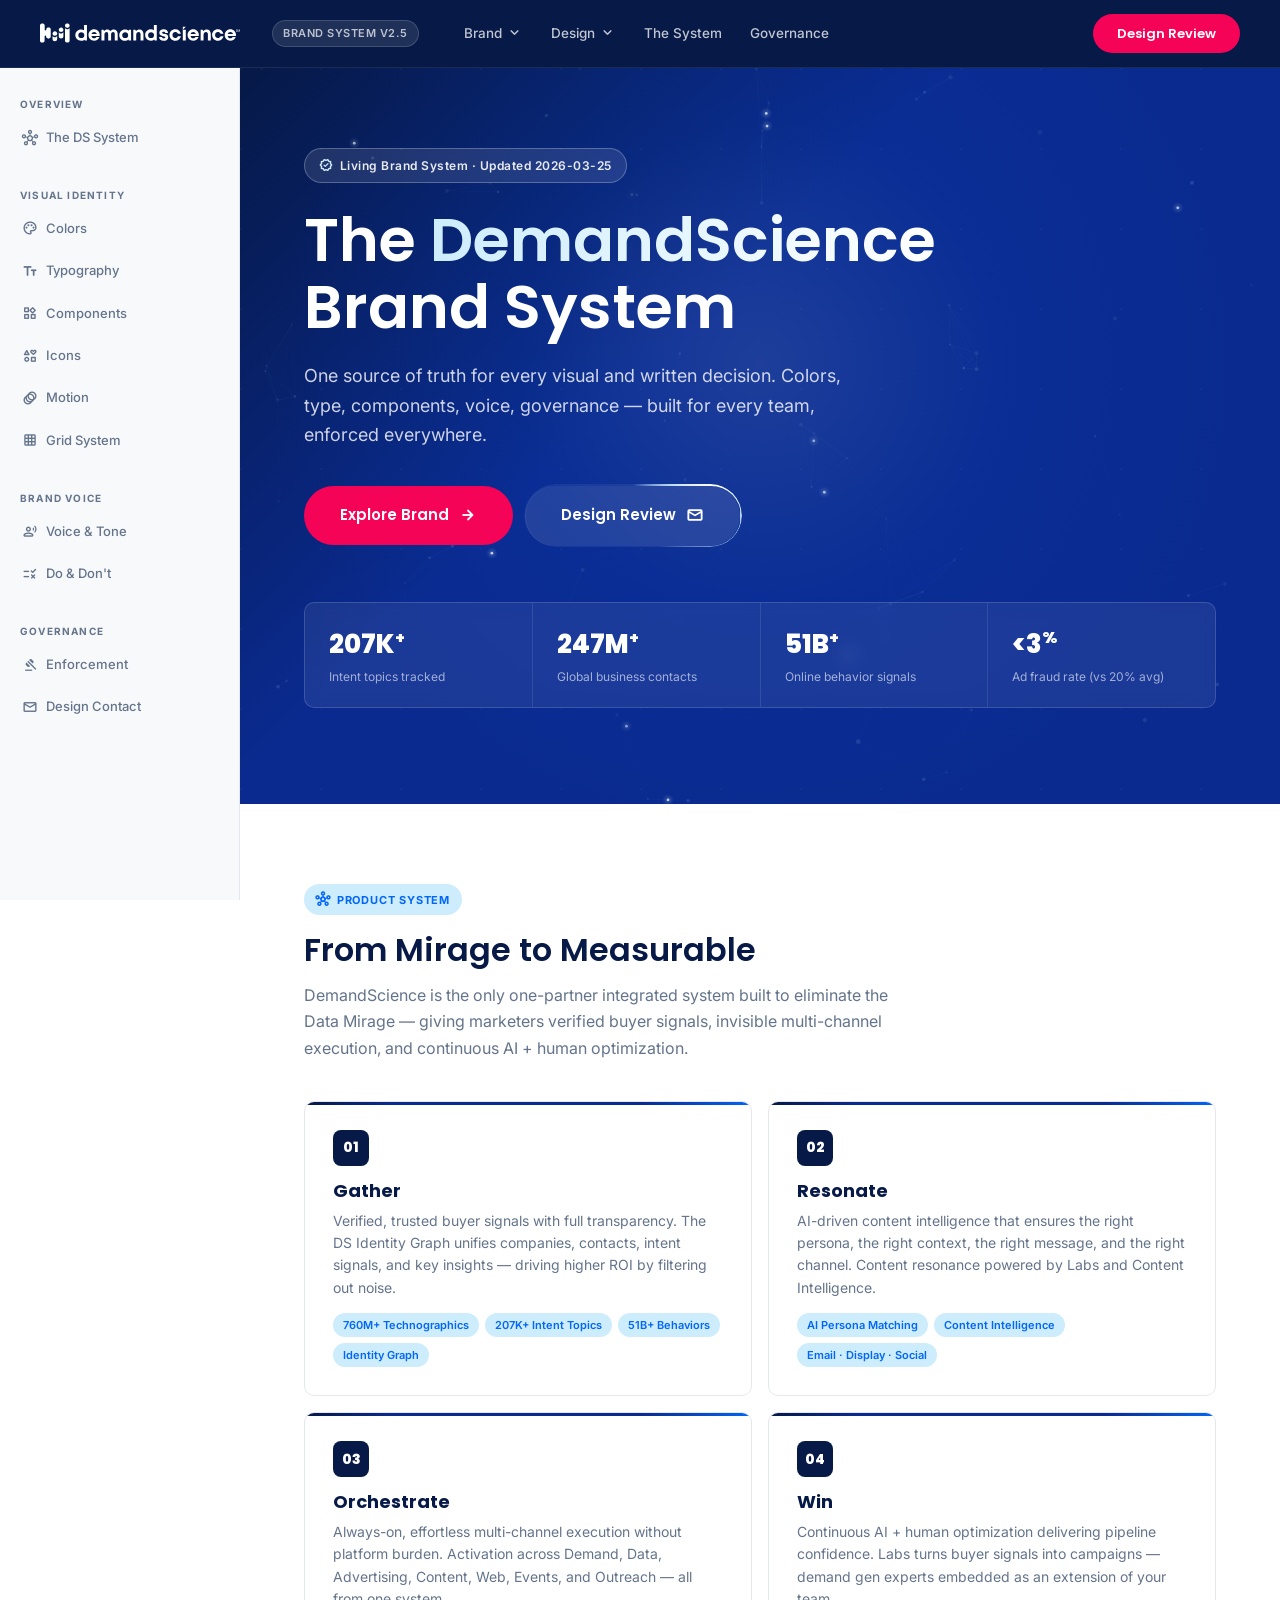
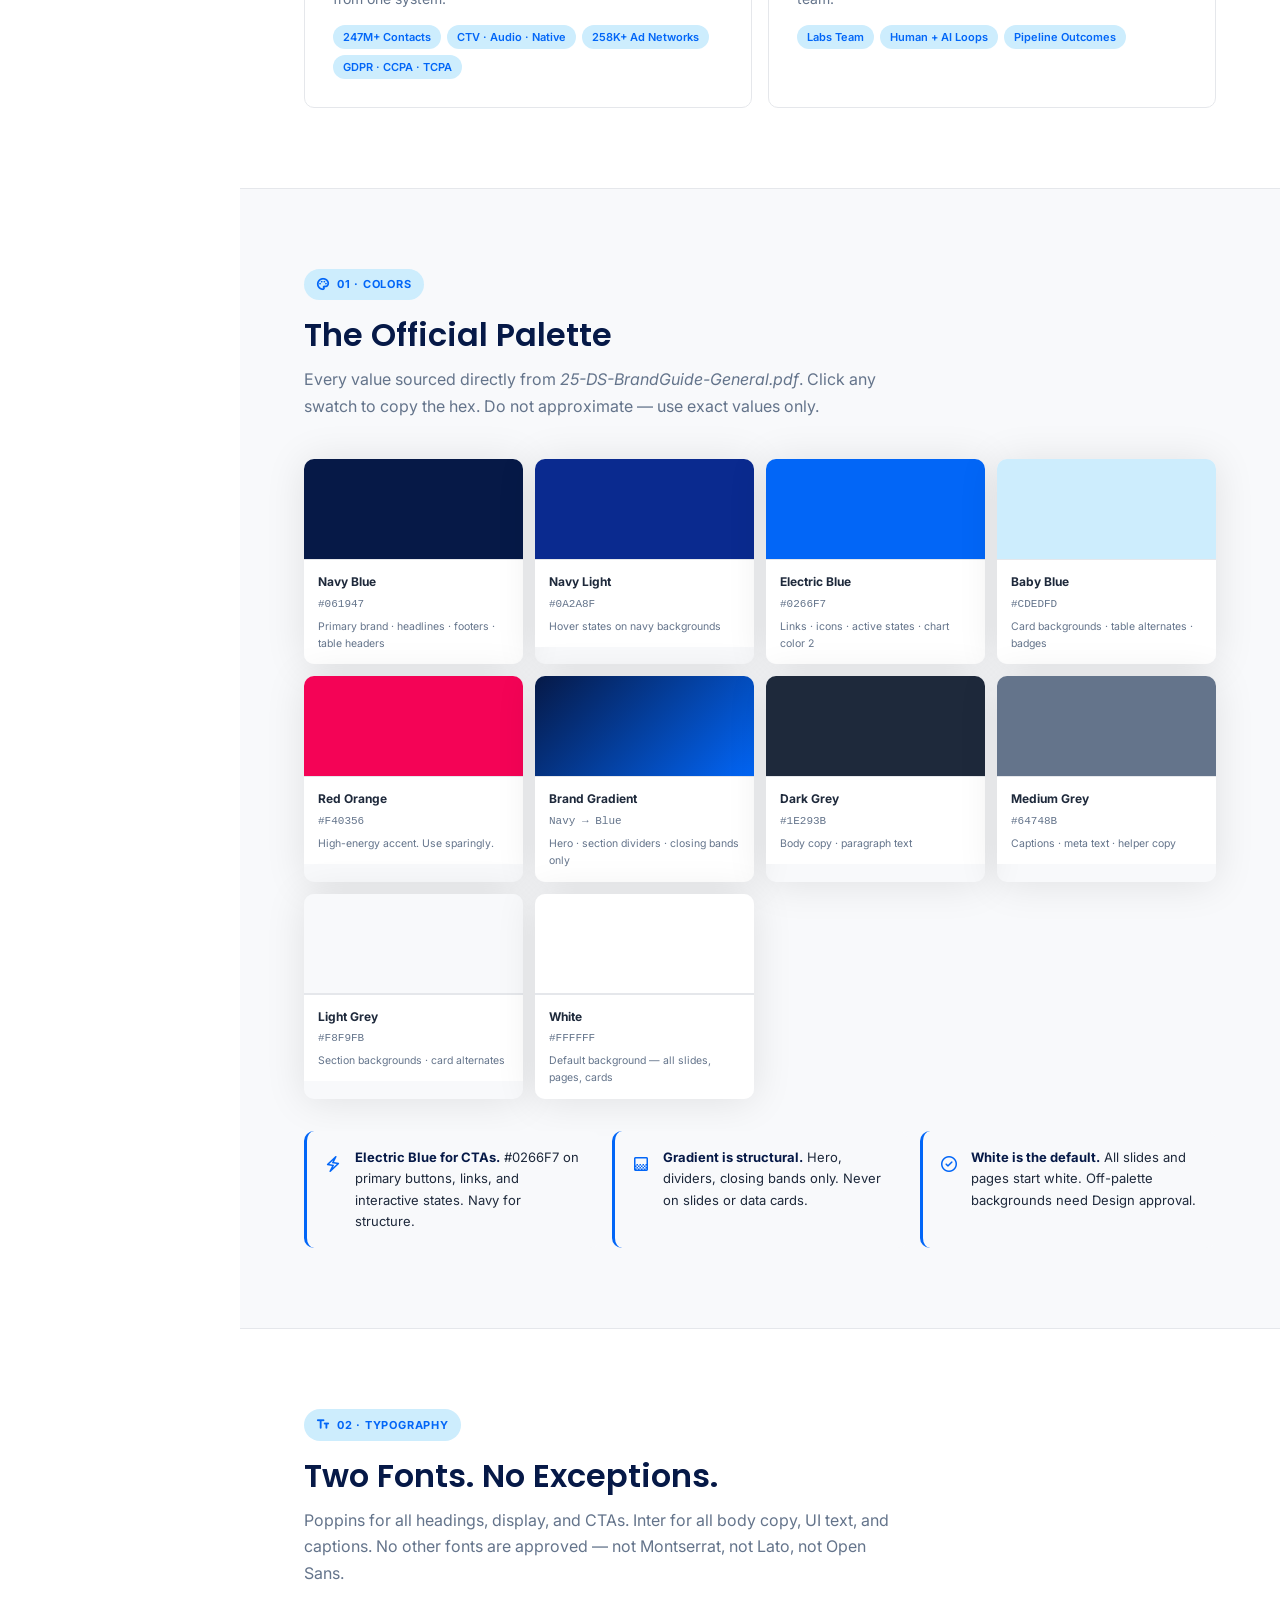
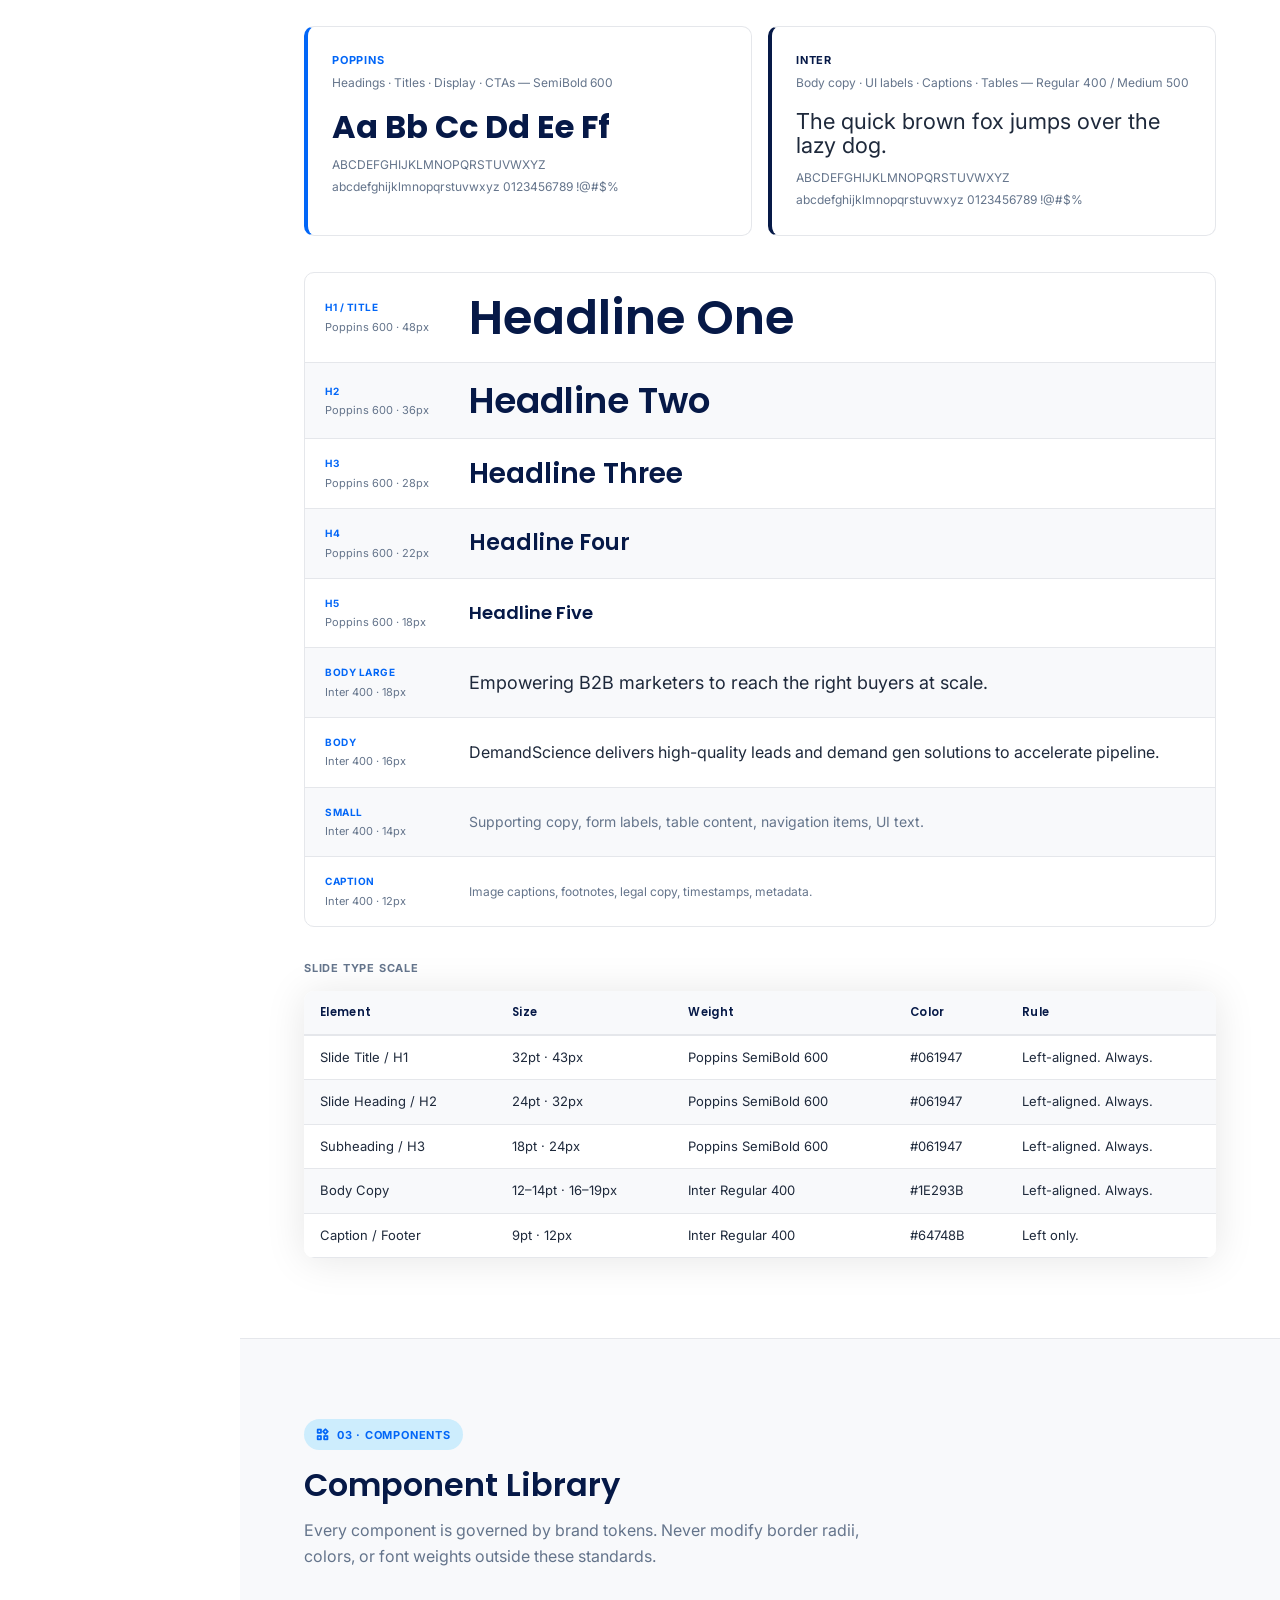
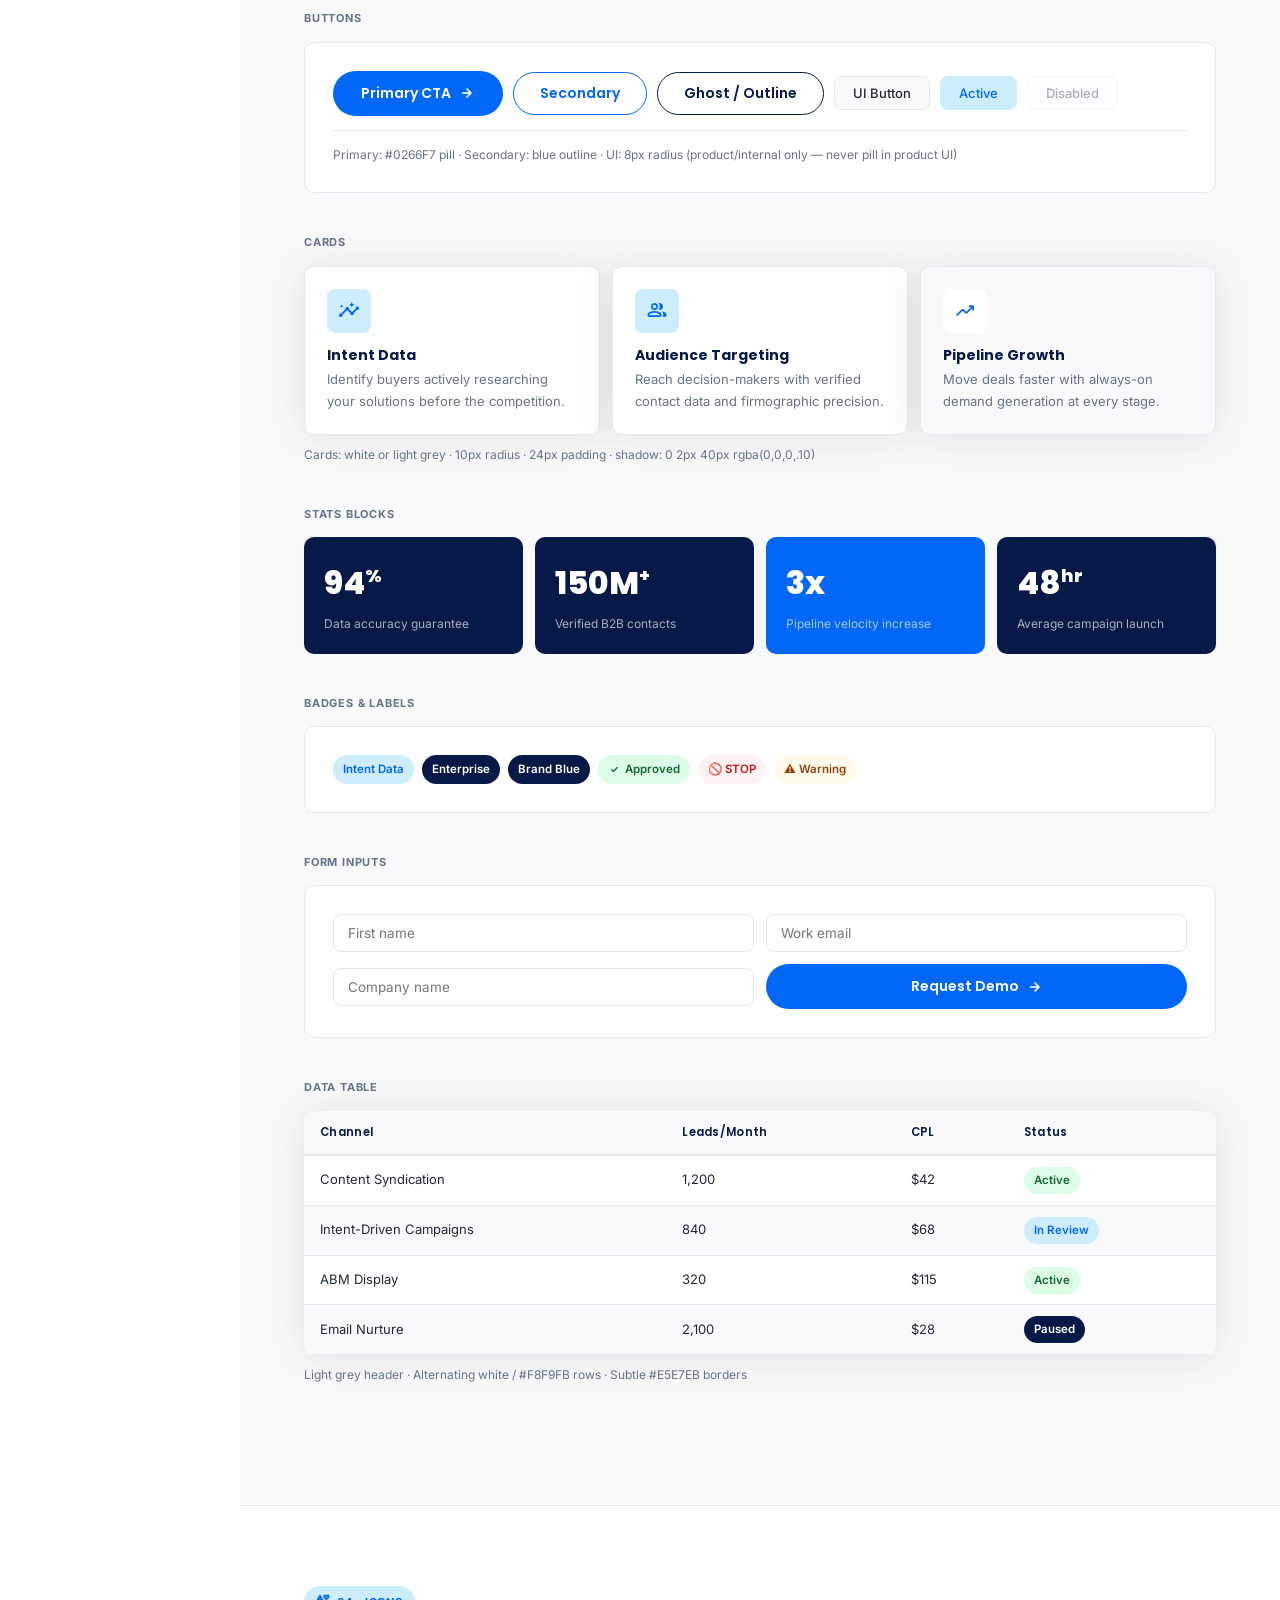
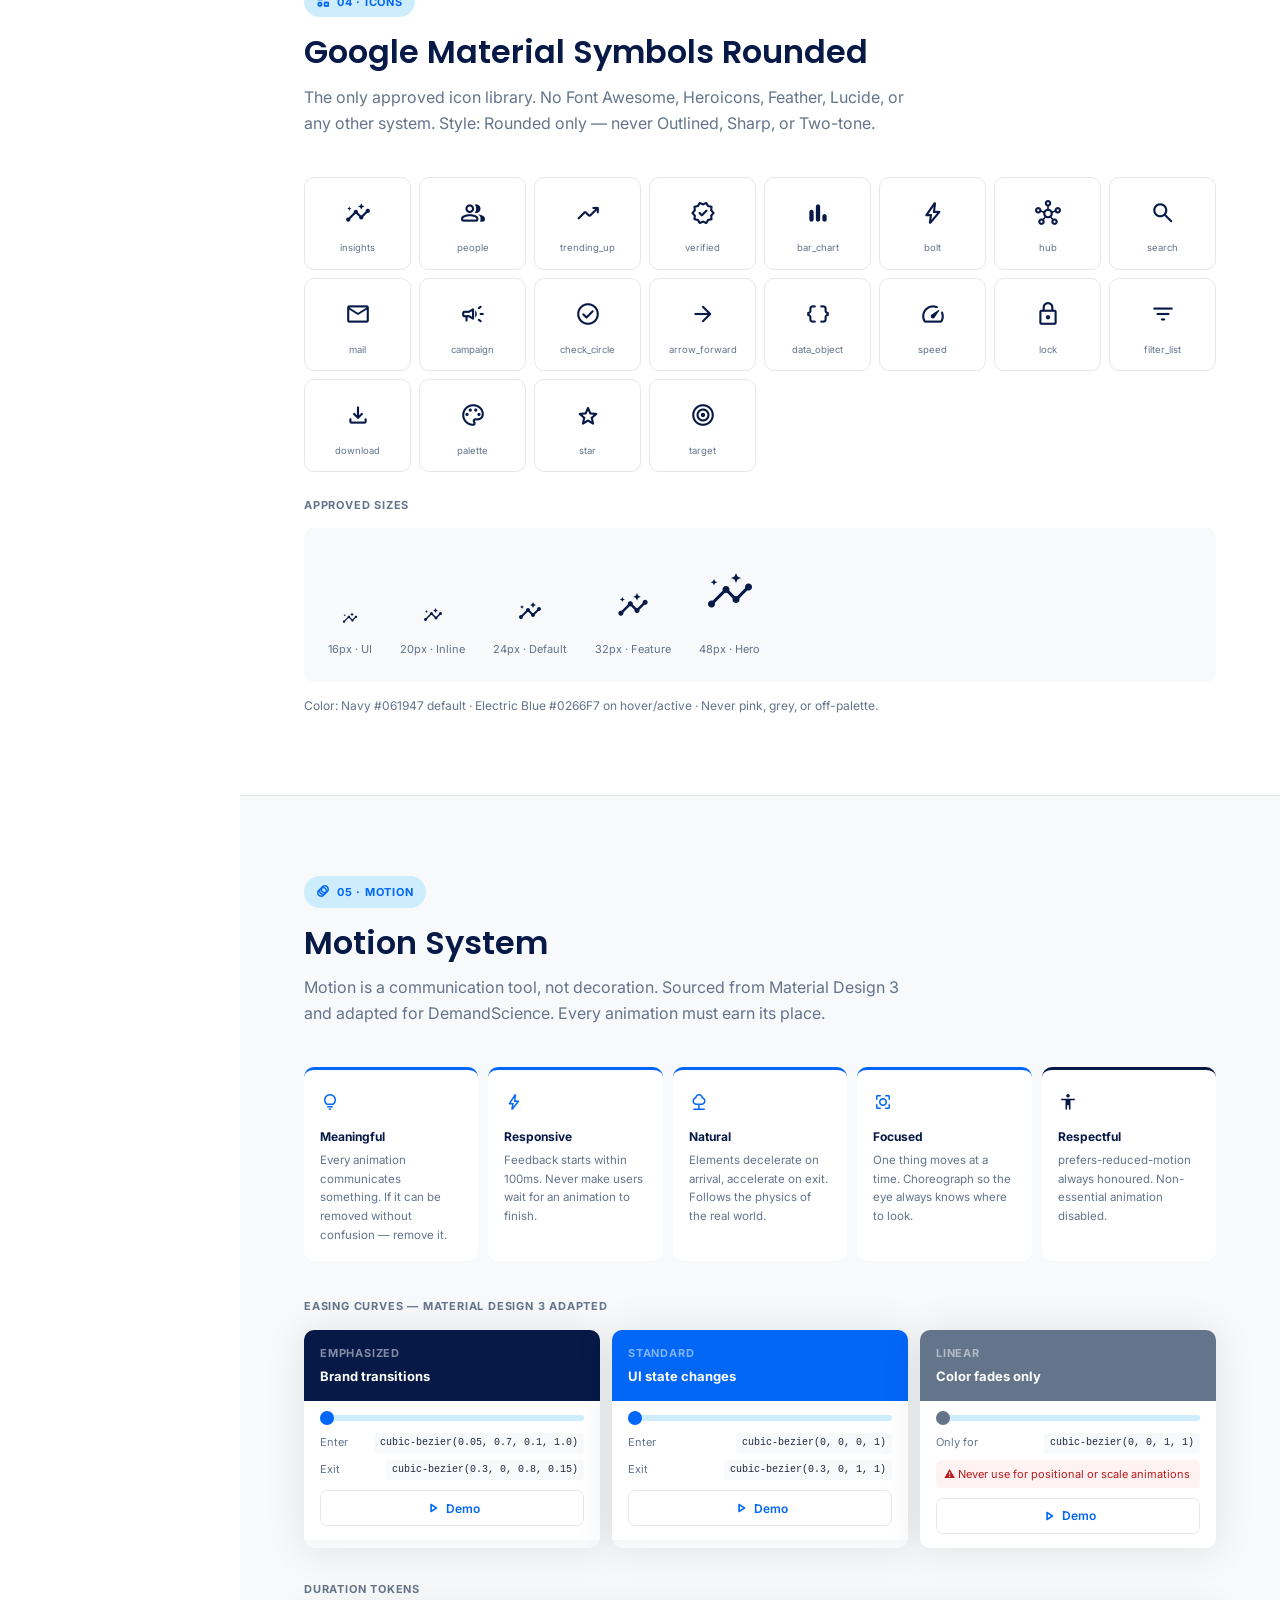
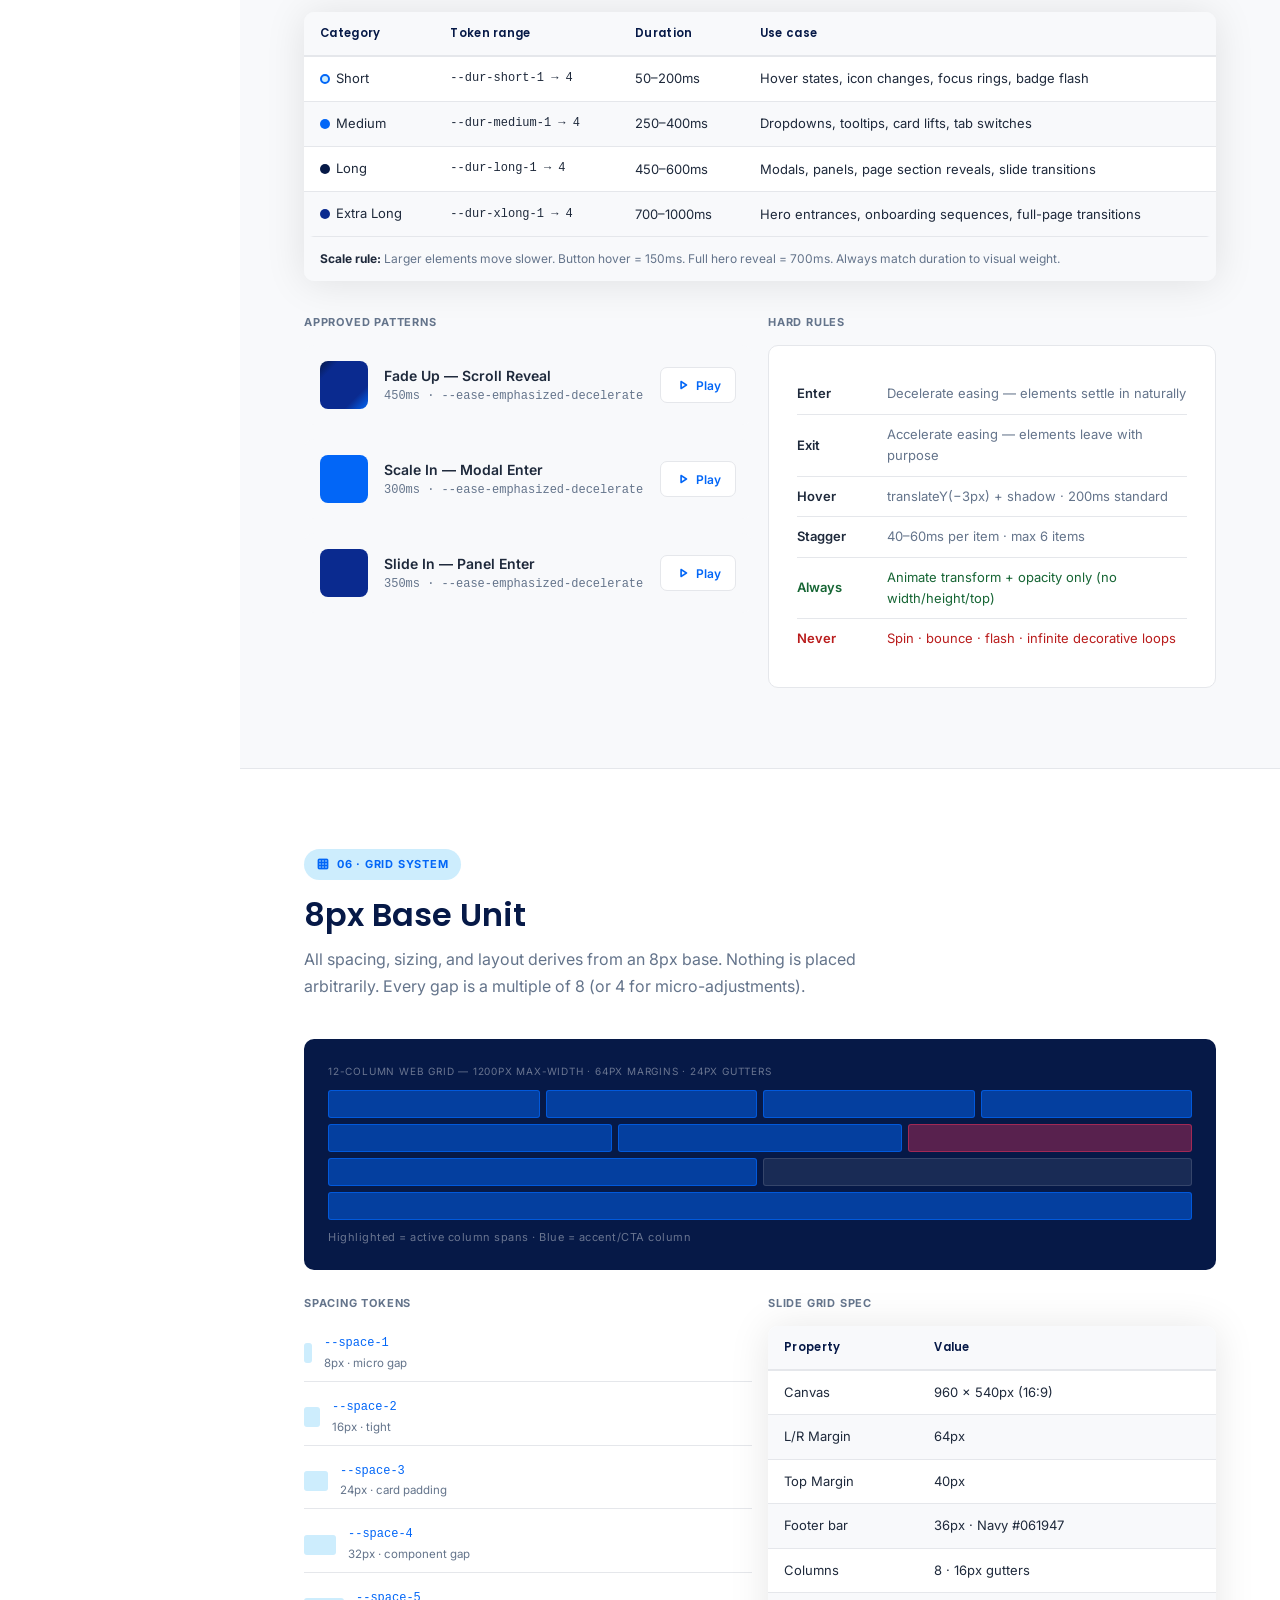
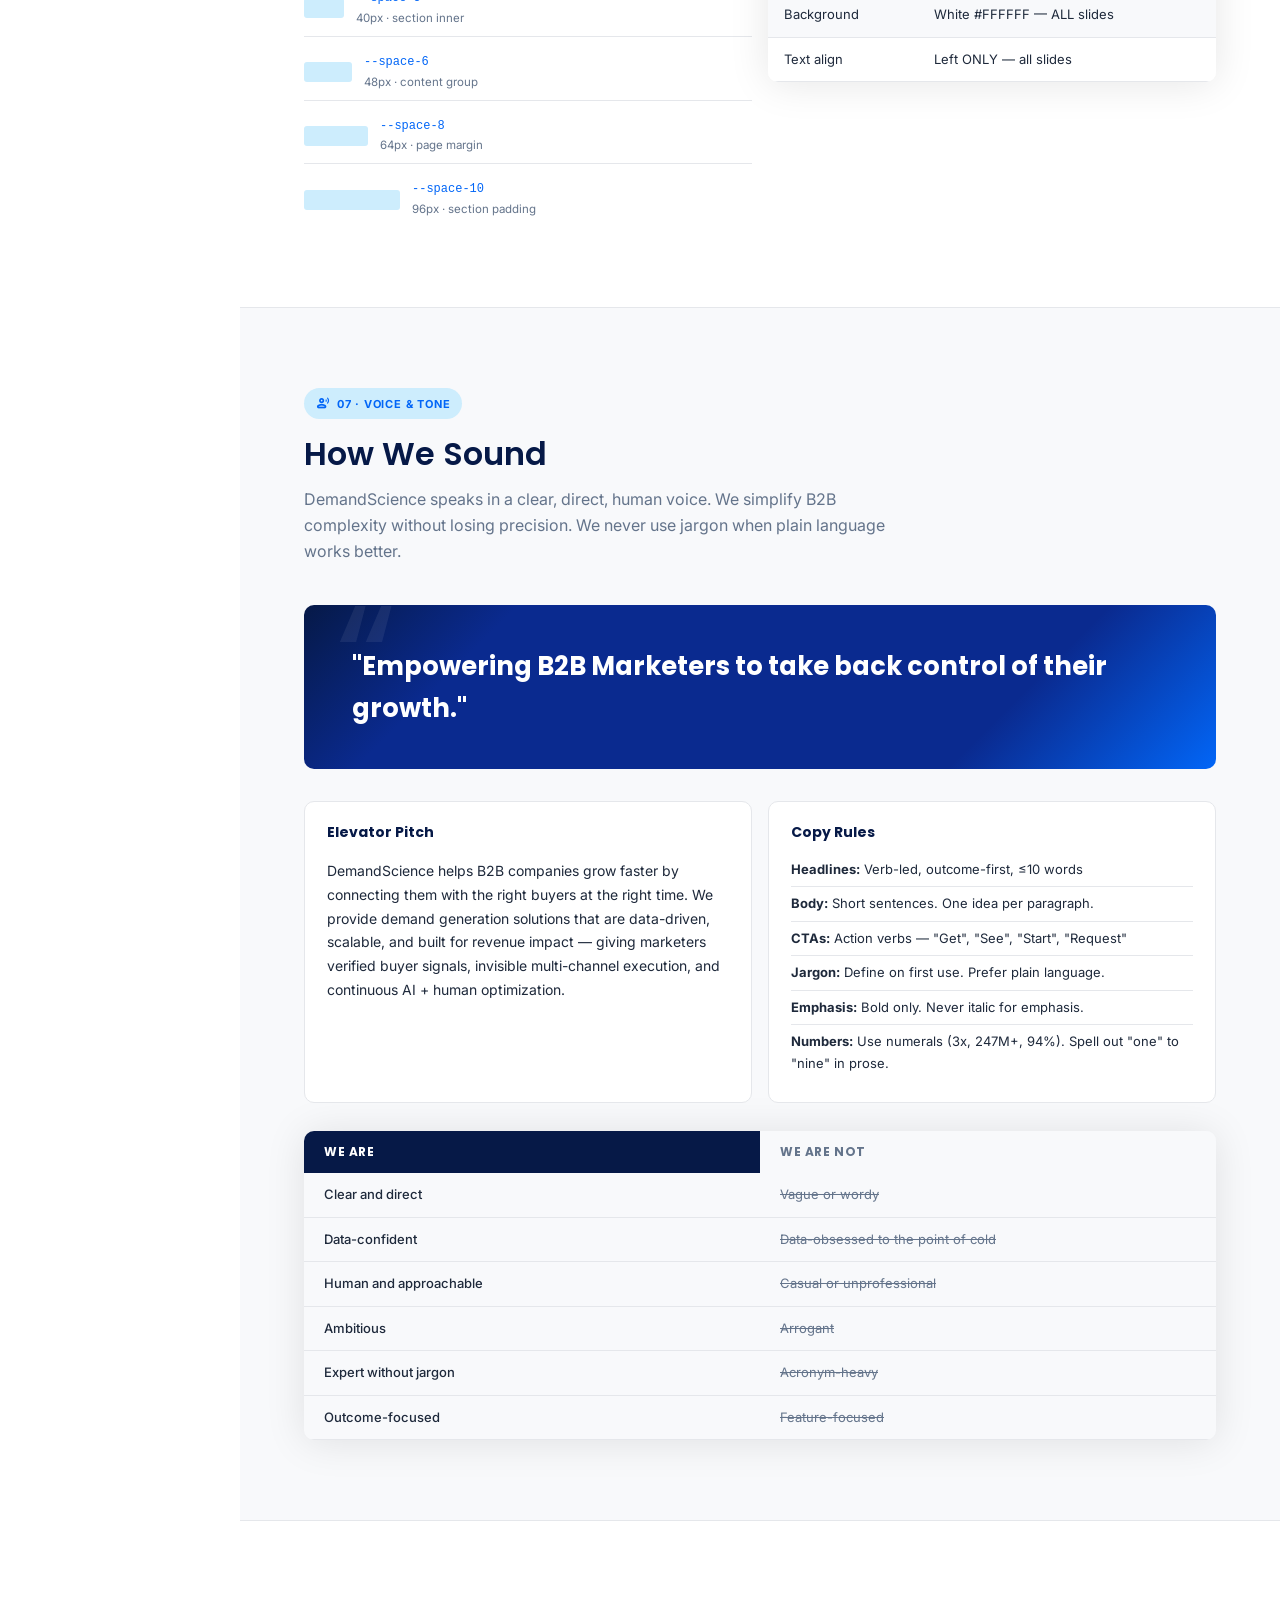
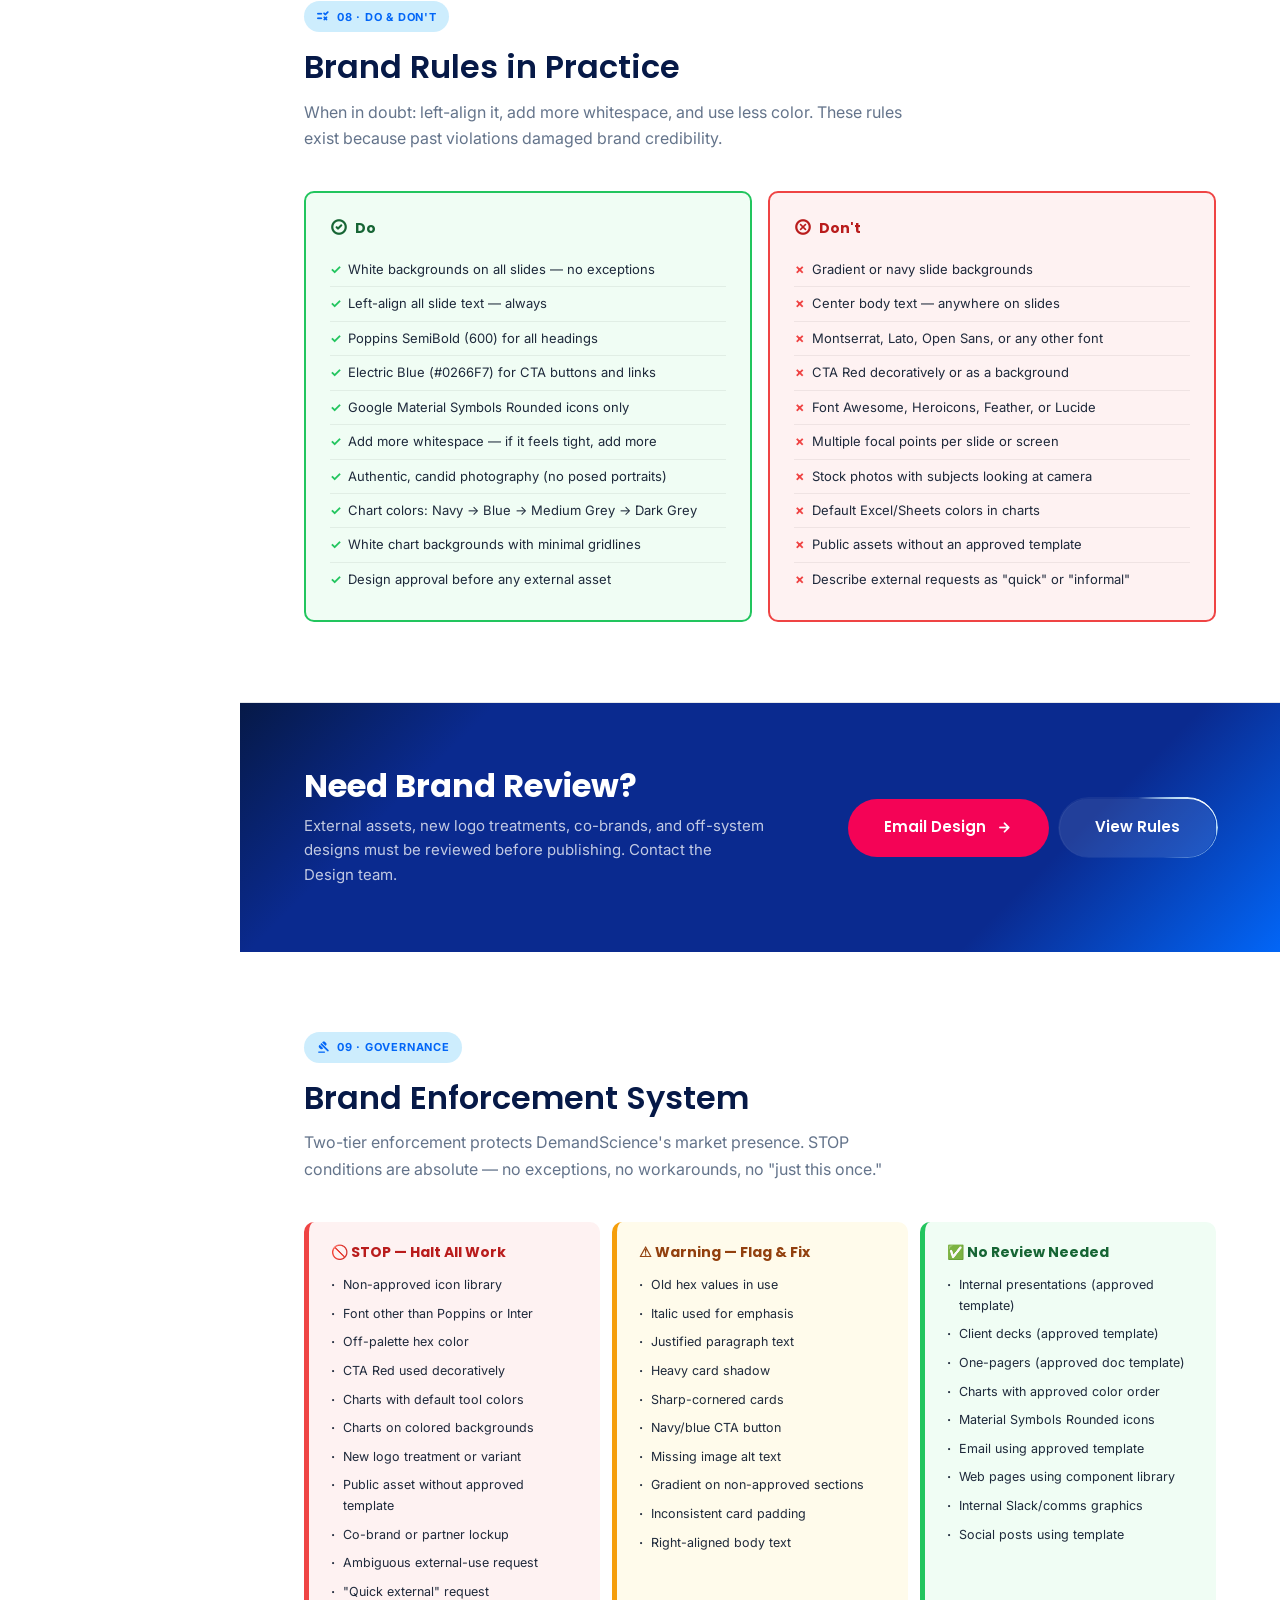
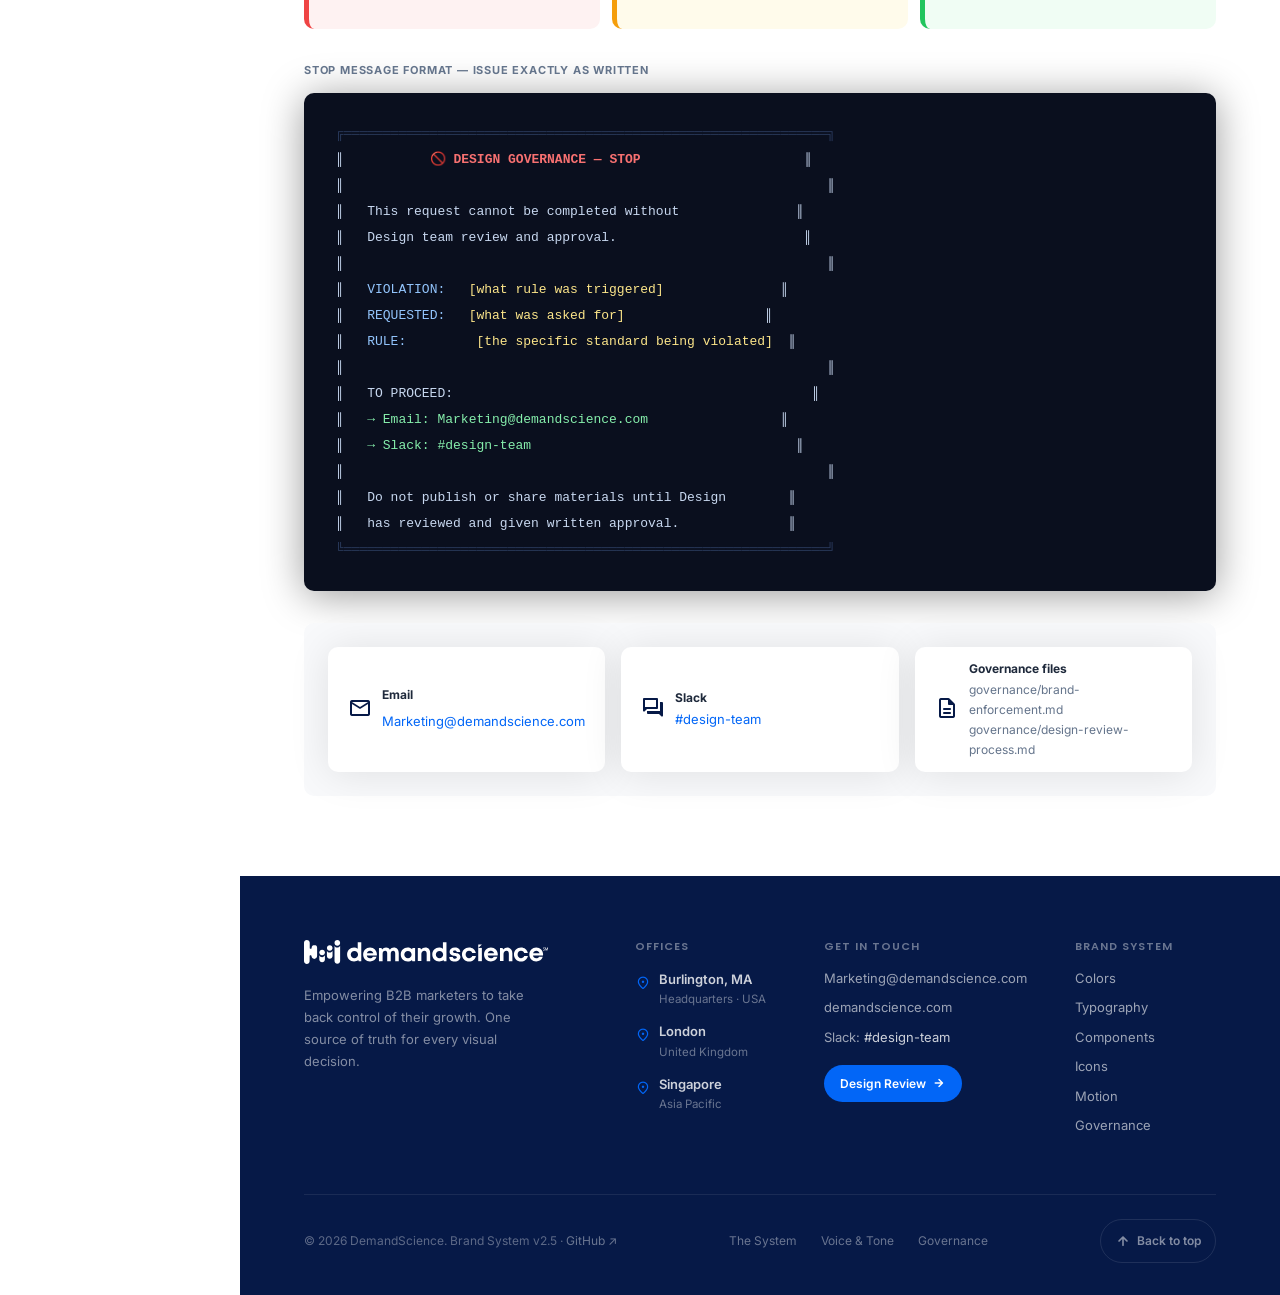
==== commit 291c22eb: "v2.6 — multi-stop gradient using approved palette 4-stop gradient: Navy #061947 (0%) → Navy Light #0" ====
--- a/brand-guide/brand-site.html
+++ b/brand-guide/brand-site.html
@@ -16,8 +16,8 @@
   --redorg:#F40356;
   --dark:#1E293B;--mid:#64748B;--lt:#F8F9FB;--white:#FFFFFF;
   --border:#E5E7EB;
-  --grad:linear-gradient(135deg,#061947 0%,#0266F7 100%);
-  --grad-anim:linear-gradient(135deg,#061947 0%,#0266F7 50%,#0A2A8F 100%);
+  --grad:linear-gradient(135deg,#061947 0%,#0A2A8F 20%,#0A2A8F 75%,#0266F7 100%);
+  --grad-anim:linear-gradient(135deg,#061947 0%,#0A2A8F 20%,#0A2A8F 75%,#0266F7 100%);
   --shadow:0 2px 40px rgba(0,0,0,.10);
   --r:10px;
   --nav-h:68px;
